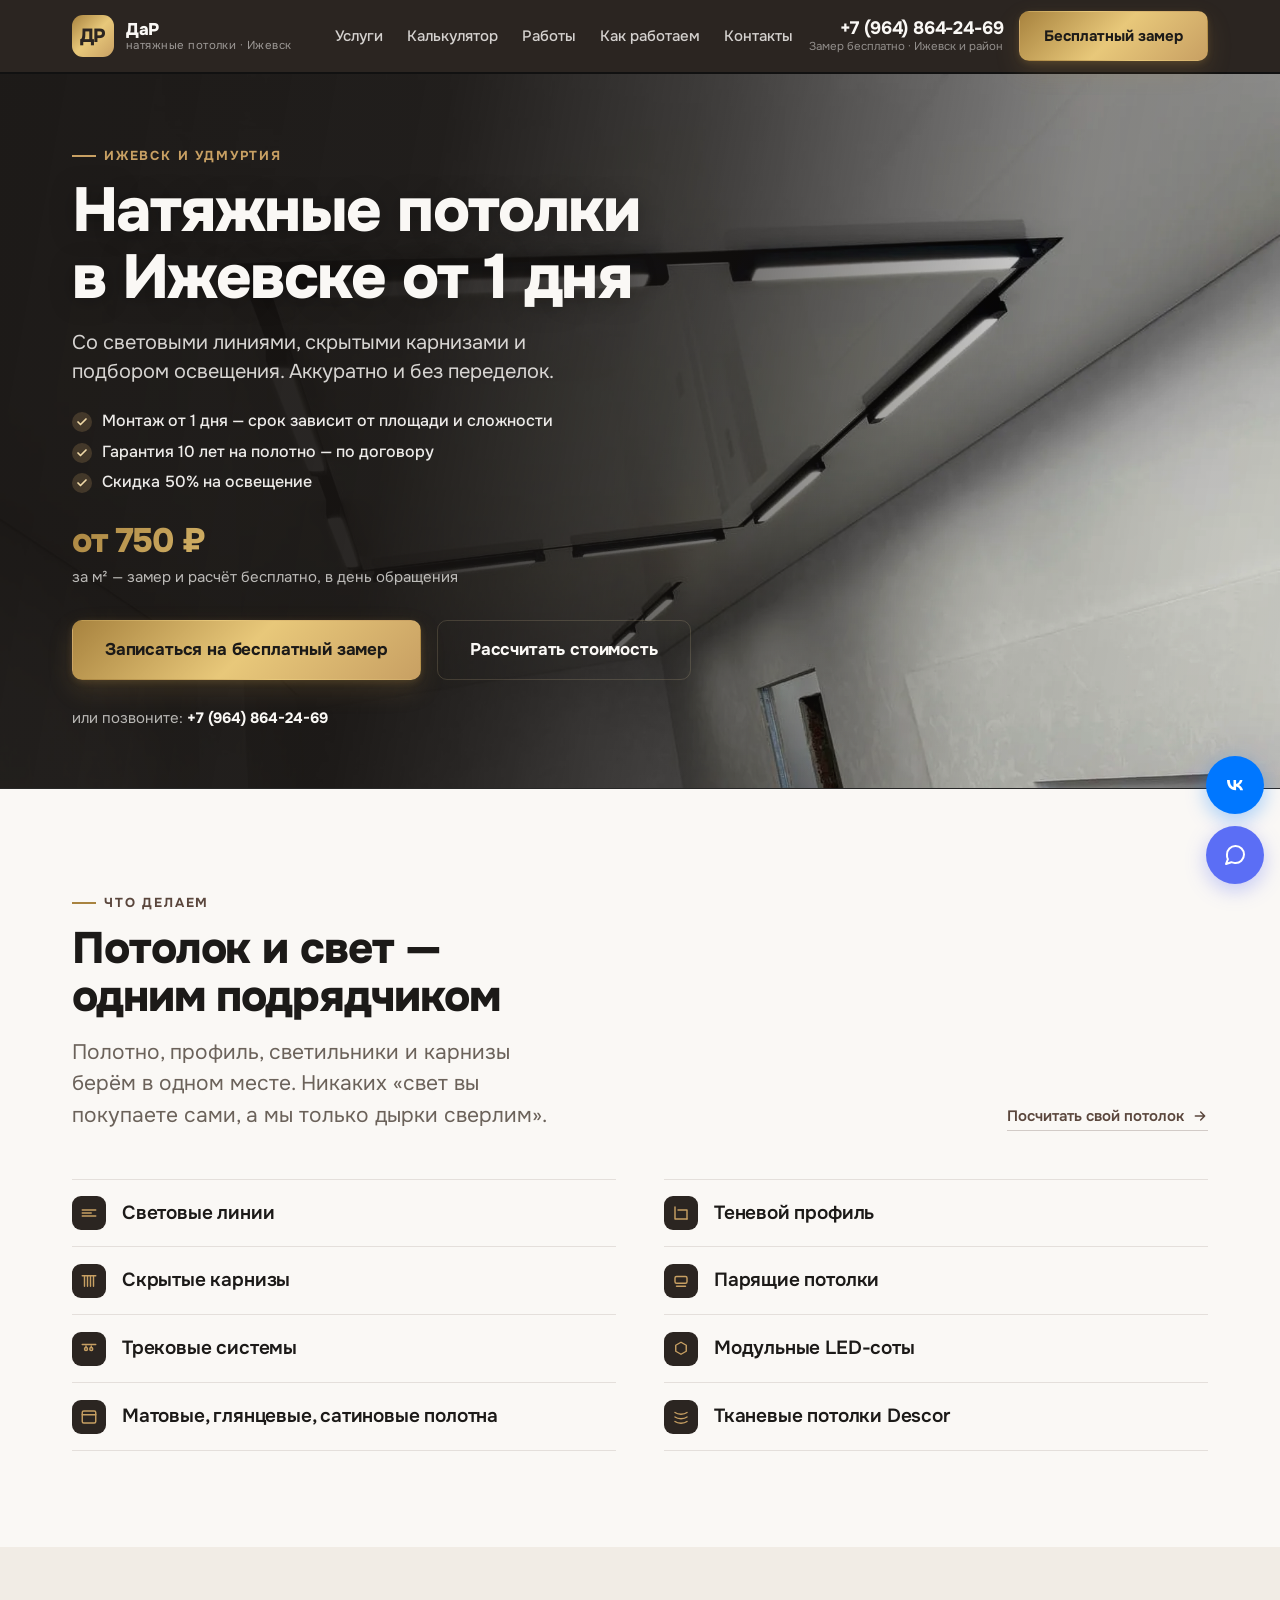
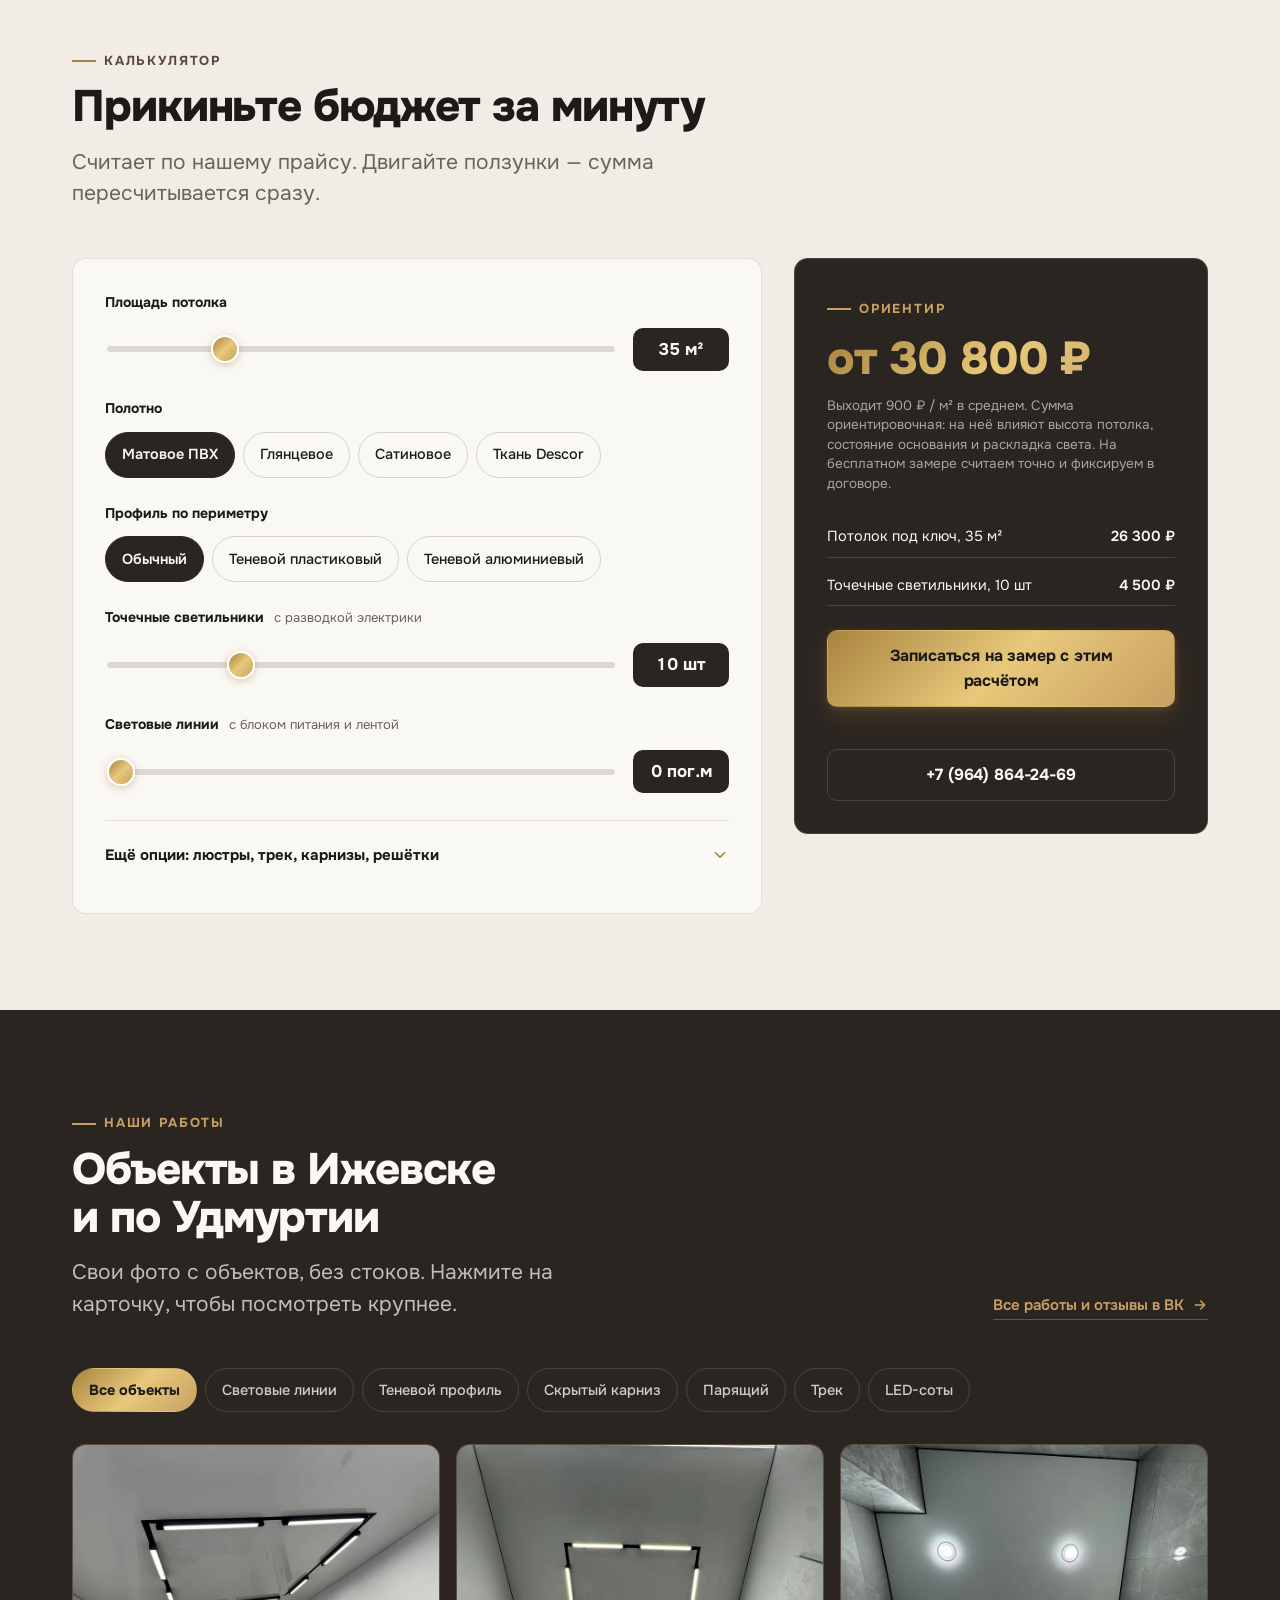
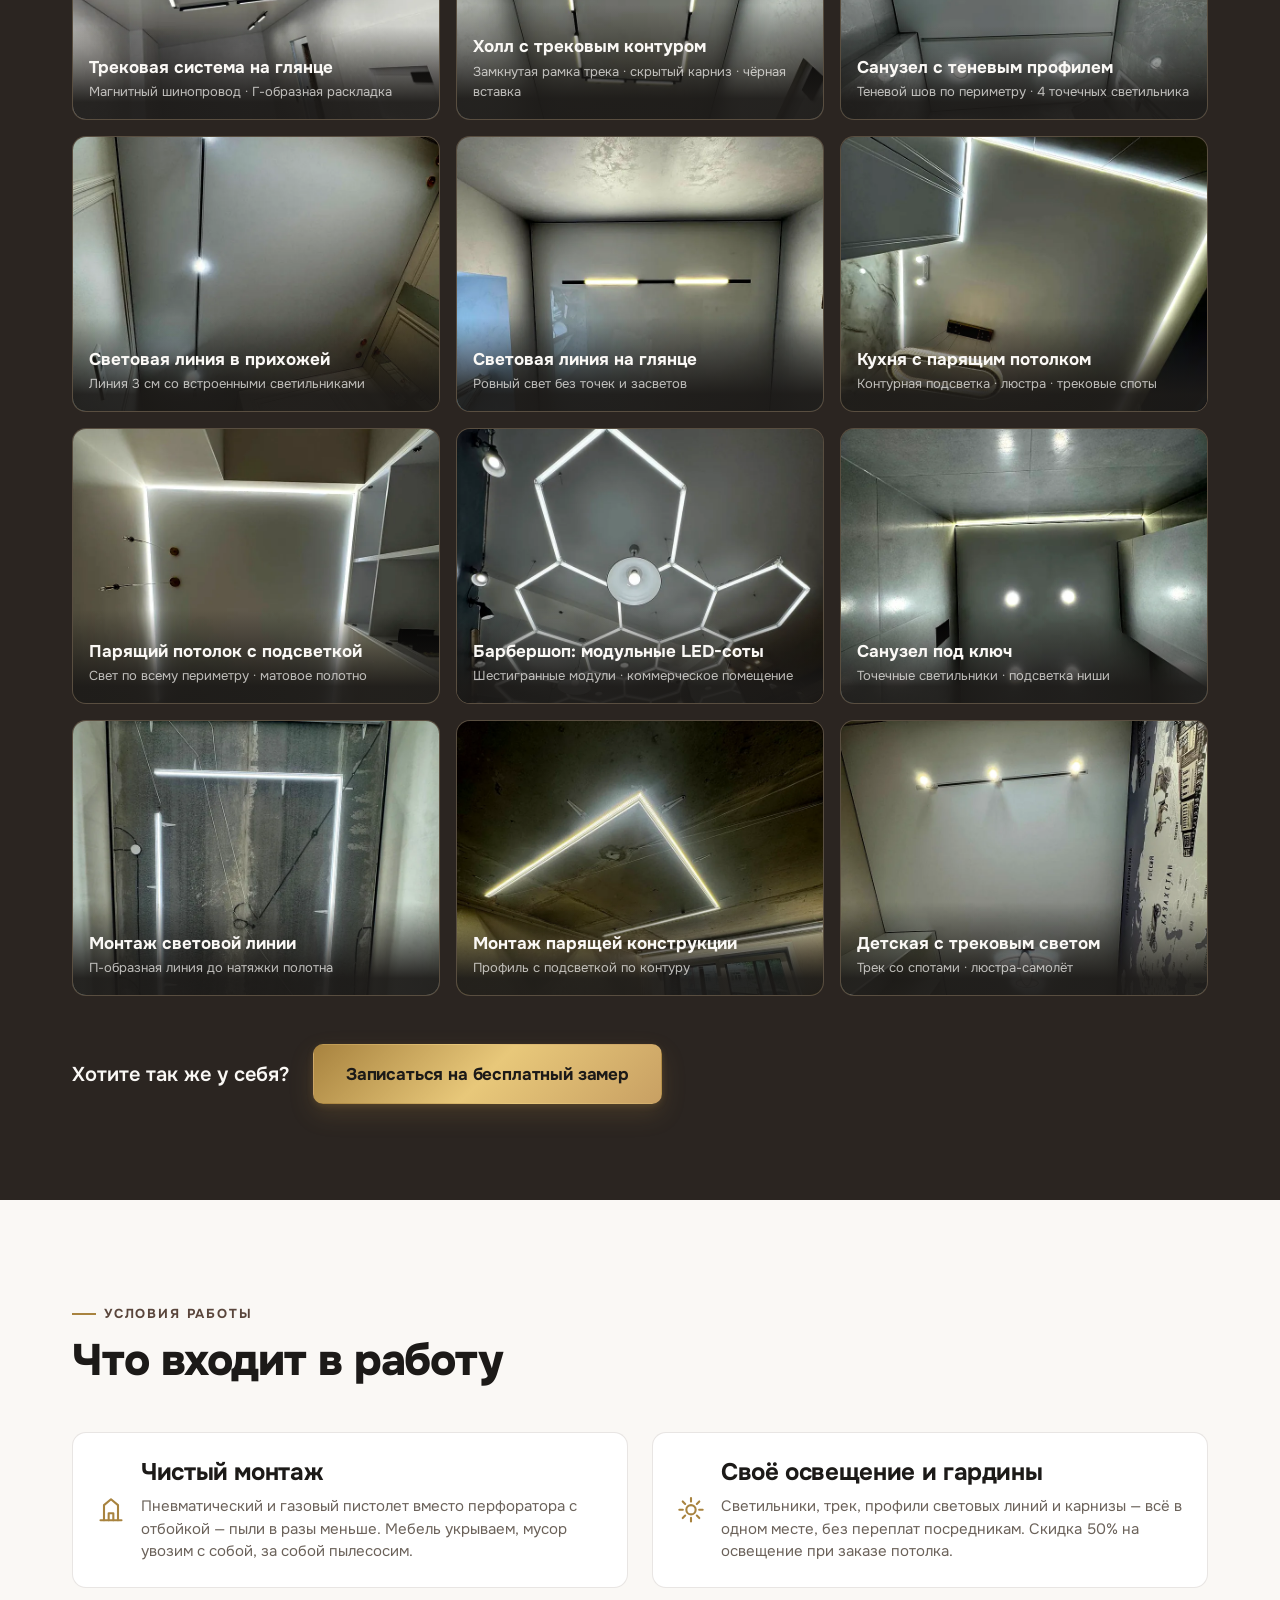
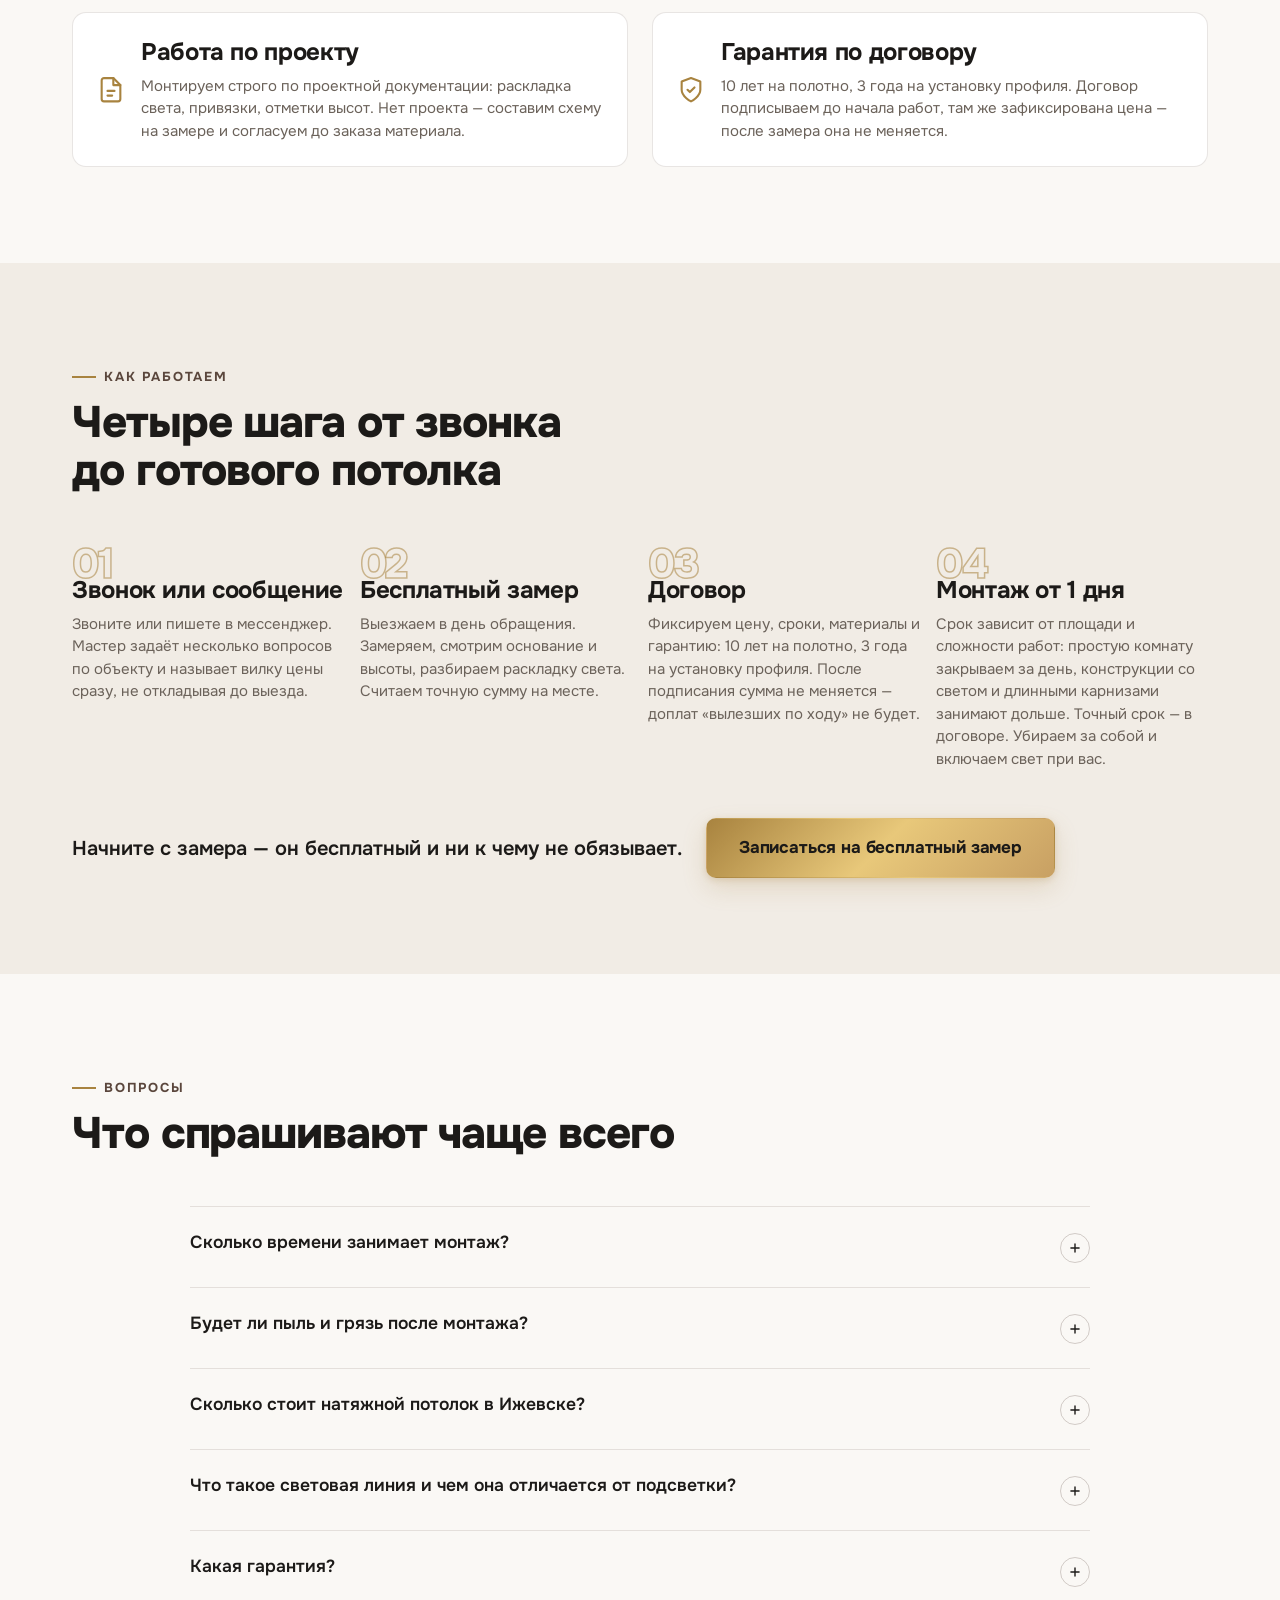
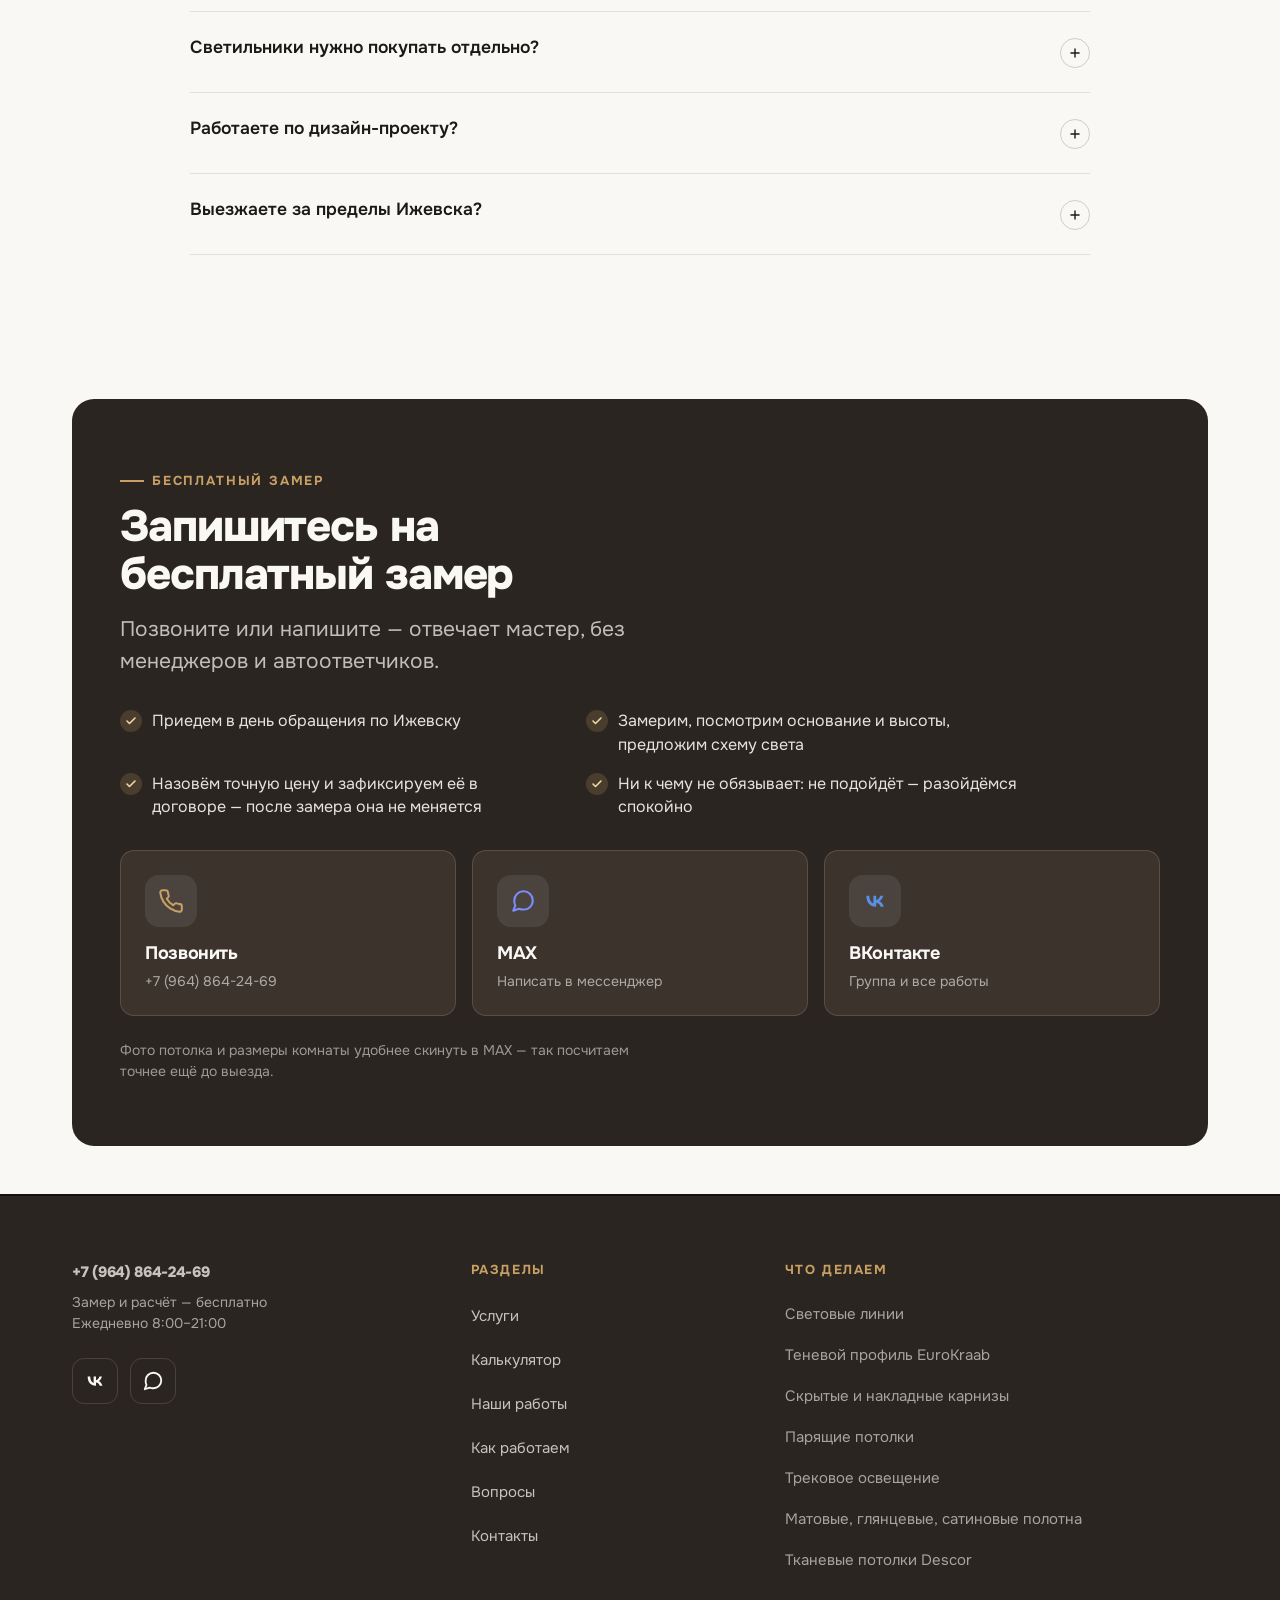
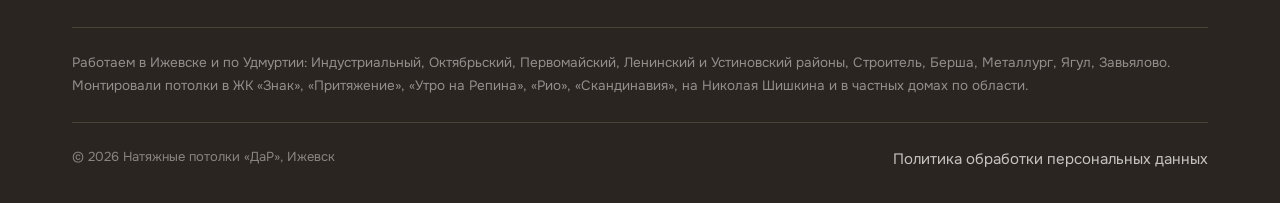
==== index.html @ 299111b9 "Правки заказчика: гарантия и уборка после монтажа Гарантия: «10 лет на полотно, 10 лет на профиль, 3" ====
<!DOCTYPE html>
<html lang="ru">
<head>
<meta charset="UTF-8">
<meta name="viewport" content="width=device-width, initial-scale=1">
<title>Натяжные потолки в Ижевске от 1 дня — «ДаР» | Световые линии, теневой профиль</title>
<meta name="description" content="Монтаж натяжных потолков в Ижевске от 1 дня: световые линии, теневой профиль EuroKraab, скрытые карнизы. Чистый монтаж, гарантия 10 лет на полотно, бесплатный замер. От 750 ₽/м². Тел. +7 (964) 864-24-69">
<link rel="canonical" href="https://potolki-dar.ru/">

<meta property="og:type" content="website">
<meta property="og:site_name" content="Натяжные потолки ДаР">
<meta property="og:title" content="Натяжные потолки в Ижевске от 1 дня — «ДаР»">
<meta property="og:description" content="Световые линии, скрытые карнизы, подбор освещения. Аккуратный монтаж без переделок. Бесплатный замер в день обращения.">
<meta property="og:url" content="https://potolki-dar.ru/">
<meta property="og:image" content="https://potolki-dar.ru/img/og-cover.jpg">
<meta property="og:locale" content="ru_RU">
<meta name="twitter:card" content="summary_large_image">
<meta name="theme-color" content="#2B2521">

<script>
/* Демо-версия на github.io не должна попадать в поиск и конкурировать
   с будущим боевым доменом. На своём домене этот код ничего не делает. */
if (location.hostname.endsWith('github.io')) {
  var m = document.createElement('meta');
  m.name = 'robots';
  m.content = 'noindex, nofollow';
  document.head.appendChild(m);
}
</script>

<link rel="icon" href="img/favicon.svg" type="image/svg+xml">
<link rel="preload" href="fonts/onest-cyrillic.woff2" as="font" type="font/woff2" crossorigin>
<link rel="stylesheet" href="css/style.css?v=16">

<script type="application/ld+json">
{
  "@context": "https://schema.org",
  "@type": "HomeAndConstructionBusiness",
  "@id": "https://potolki-dar.ru/#business",
  "name": "Натяжные потолки «ДаР»",
  "description": "Монтаж натяжных потолков и потолочного освещения под ключ в Ижевске и по Удмуртии.",
  "url": "https://potolki-dar.ru/",
  "telephone": "+7-964-864-24-69",
  "priceRange": "от 750 ₽/м²",
  "image": "https://potolki-dar.ru/img/og-cover.jpg",
  "address": {
    "@type": "PostalAddress",
    "addressLocality": "Ижевск",
    "addressRegion": "Удмуртская Республика",
    "addressCountry": "RU"
  },
  "geo": { "@type": "GeoCoordinates", "latitude": 56.8526, "longitude": 53.2045 },
  "areaServed": [
    { "@type": "City", "name": "Ижевск" },
    { "@type": "AdministrativeArea", "name": "Удмуртская Республика" }
  ],
  "openingHoursSpecification": [{
    "@type": "OpeningHoursSpecification",
    "dayOfWeek": ["Monday","Tuesday","Wednesday","Thursday","Friday","Saturday","Sunday"],
    "opens": "08:00", "closes": "21:00"
  }],
  "sameAs": ["https://vk.ru/club235965748", "https://max.ru/potolki-dar"],
  "hasOfferCatalog": {
    "@type": "OfferCatalog",
    "name": "Натяжные потолки и освещение",
    "itemListElement": [
      { "@type": "Offer", "itemOffered": { "@type": "Service", "name": "Световые линии в натяжном потолке" } },
      { "@type": "Offer", "itemOffered": { "@type": "Service", "name": "Теневой профиль EuroKraab" } },
      { "@type": "Offer", "itemOffered": { "@type": "Service", "name": "Скрытый карниз ПК-13 / ПК-14" } },
      { "@type": "Offer", "itemOffered": { "@type": "Service", "name": "Трековые системы освещения" } }
    ]
  }
}
</script>

<script type="application/ld+json">
{
  "@context": "https://schema.org",
  "@type": "FAQPage",
  "mainEntity": [
    {
      "@type": "Question",
      "name": "Сколько времени занимает монтаж натяжного потолка?",
      "acceptedAnswer": { "@type": "Answer", "text": "Квартира до 70 м² — один день. Комната с обычным потолком — 4–6 часов. Сложные конструкции со световыми линиями, теневым профилем и длинными карнизами занимают 2–3 дня, частный дом 110 м² — до 8 рабочих дней. Точный срок называем на замере." }
    },
    {
      "@type": "Question",
      "name": "Будет ли пыль и грязь в квартире после монтажа?",
      "acceptedAnswer": { "@type": "Answer", "text": "Совсем без пыли монтаж не бывает, но её в разы меньше, чем при работе перфоратором с отбойкой: мы ставим профиль пневматическим пистолетом. Мебель укрываем, мусор увозим с собой, за собой пылесосим." }
    },
    {
      "@type": "Question",
      "name": "Сколько стоит натяжной потолок в Ижевске?",
      "acceptedAnswer": { "@type": "Answer", "text": "Потолок под ключ — от 750 ₽ за м², это бюджетный вариант, дальше всё зависит от пожеланий. Свет и конструкции считаются отдельно: точечный светильник с разводкой — 450 ₽, люстра — 500 ₽, световая линия — от 3500 ₽ за погонный метр, скрытый карниз — от 1800 ₽ за погонный метр. Прикинуть бюджет можно калькулятором на сайте, точную сумму назовём на бесплатном замере." }
    },
    {
      "@type": "Question",
      "name": "Что такое световая линия и чем она отличается от обычной подсветки?",
      "acceptedAnswer": { "@type": "Answer", "text": "Световая линия — это сплошная полоса света шириной 3 или 5 см, встроенная в полотно с поликарбонатным рассеивателем. Свет ровный, без точек и засветов. Делаем прямые, Г-образные и П-образные линии, в том числе с обходом колонн." }
    },
    {
      "@type": "Question",
      "name": "Какая гарантия на натяжной потолок?",
      "acceptedAnswer": { "@type": "Answer", "text": "10 лет на полотно и 3 года на установку профиля — всё прописано в договоре. Договор подписываем до начала работ, там же зафиксирована итоговая цена: после замера она не меняется." }
    },
    {
      "@type": "Question",
      "name": "Нужно ли покупать светильники отдельно?",
      "acceptedAnswer": { "@type": "Answer", "text": "Нет. Светильники, трековые системы, профили для световых линий и карнизы у нас свои — берёте всё в одном месте без наценки посредников. Можно поставить и своё оборудование, если оно уже куплено." }
    },
    {
      "@type": "Question",
      "name": "Вы работаете по дизайн-проекту?",
      "acceptedAnswer": { "@type": "Answer", "text": "Да, монтируем строго по проектной документации: раскладка света, привязки, отметки высот. Если проекта нет — на замере составим схему сами и согласуем с вами до заказа материала." }
    },
    {
      "@type": "Question",
      "name": "Выезжаете ли вы за пределы Ижевска?",
      "acceptedAnswer": { "@type": "Answer", "text": "Да, работаем по Удмуртии: Завьялово, Ягул, посёлки вокруг Ижевска, частные дома. Замер по городу бесплатный, по области — обсуждаем на звонке." }
    }
  ]
}
</script>
</head>

<body>

<!-- ============================ ХЕДЕР ============================ -->
<header class="header dark-block">
  <div class="container header__inner">
    <a href="/" class="logo" aria-label="Натяжные потолки ДаР — на главную">
      <span class="logo__mark" aria-hidden="true">ДР</span>
      <span class="logo__text">
        <span class="logo__name">ДаР</span>
        <span class="logo__sub">натяжные потолки · Ижевск</span>
      </span>
    </a>

    <nav class="nav" aria-label="Основное меню">
      <a href="#services">Услуги</a>
      <a href="#calc">Калькулятор</a>
      <a href="#portfolio">Работы</a>
      <a href="#steps">Как работаем</a>
      <a href="#svyaz">Контакты</a>
    </nav>

    <div class="header__contacts">
      <a href="tel:+79648642469" class="header__phone">+7 (964) 864-24-69</a>
      <span class="header__note">Замер бесплатно · Ижевск и район</span>
    </div>

    <a class="btn btn--gold" href="#svyaz">Бесплатный замер</a>

    <button class="burger" type="button" aria-expanded="false" aria-controls="mobile-menu" aria-label="Меню">
      <span></span><span></span><span></span>
    </button>
  </div>
</header>

<div class="mobile-menu dark-block" id="mobile-menu">
  <nav aria-label="Мобильное меню">
    <a href="#services">Услуги</a>
    <a href="#calc">Калькулятор</a>
    <a href="#portfolio">Наши работы</a>
    <a href="#steps">Как работаем</a>
    <a href="#svyaz">Контакты</a>
  </nav>
  <a href="tel:+79648642469" class="mobile-menu__phone">+7 (964) 864-24-69</a>
  <a class="btn btn--gold btn--block" href="#svyaz">Записаться на замер</a>
</div>

<main>

<!-- ============================ ПЕРВЫЙ ЭКРАН ============================ -->
<section class="hero dark-block">
  <picture class="hero__bg">
    <source media="(min-width:900px)" srcset="img/hero-wide.webp" width="1800" height="1012">
    <img src="img/hero.webp" width="900" height="1125" fetchpriority="high"
         alt="Натяжной потолок с трековой системой и световыми линиями, Ижевск" data-ph="Потолок со светом">
  </picture>

  <div class="container hero__inner">
    <span class="eyebrow">Ижевск и Удмуртия</span>
    <h1>Натяжные потолки в Ижевске от 1 дня</h1>
    <p class="hero__sub">Со световыми линиями, скрытыми карнизами и подбором освещения. Аккуратно и без переделок.</p>

    <ul class="hero__list">
      <li>Монтаж от 1 дня — срок зависит от площади и сложности</li>
      <li>Гарантия 10 лет на полотно — по договору</li>
      <li>Скидка 50% на освещение</li>
    </ul>

    <p class="hero__price"><b>от 750 ₽</b> за м² — замер и расчёт бесплатно, в день обращения</p>

    <div class="hero__cta">
      <a class="btn btn--gold btn--lg" href="#svyaz">Записаться на бесплатный замер</a>
      <a class="btn btn--ghost btn--lg" href="#calc">Рассчитать стоимость</a>
    </div>
    <p class="hero__call">или позвоните: <a href="tel:+79648642469">+7 (964) 864-24-69</a></p>
  </div>
</section>

<div class="hairline"></div>

<!-- ============================ УСЛУГИ ============================ -->
<section class="section" id="services">
  <div class="container">
    <div class="section-head section-head--row">
      <div>
        <span class="eyebrow">Что делаем</span>
        <h2 class="h2">Потолок и свет — одним подрядчиком</h2>
        <p class="lead">Полотно, профиль, светильники и карнизы берём в одном месте. Никаких «свет вы покупаете сами, а мы только дырки сверлим».</p>
      </div>
      <a href="#calc" class="link-arrow">Посчитать свой потолок
        <svg width="16" height="16" viewBox="0 0 24 24" fill="none" stroke="currentColor" stroke-width="2.2" stroke-linecap="round" stroke-linejoin="round" aria-hidden="true"><path d="M5 12h14M13 6l6 6-6 6"/></svg>
      </a>
    </div>

    <ul class="svc">
      <li class="svc__item">
        <span class="svc__icon" aria-hidden="true"><svg width="18" height="18" viewBox="0 0 24 24" fill="none" stroke="currentColor" stroke-width="1.9" stroke-linecap="round" stroke-linejoin="round"><path d="M3 8h18M3 12h12M3 16h18"/></svg></span>
        Световые линии
      </li>
      <li class="svc__item">
        <span class="svc__icon" aria-hidden="true"><svg width="18" height="18" viewBox="0 0 24 24" fill="none" stroke="currentColor" stroke-width="1.9" stroke-linecap="round" stroke-linejoin="round"><path d="M4 4v16h16"/><path d="M8 8h12v12"/></svg></span>
        Теневой профиль
      </li>
      <li class="svc__item">
        <span class="svc__icon" aria-hidden="true"><svg width="18" height="18" viewBox="0 0 24 24" fill="none" stroke="currentColor" stroke-width="1.9" stroke-linecap="round" stroke-linejoin="round"><path d="M3 5h18"/><path d="M6 5v14M10 5v14M14 5v14M18 5v14"/></svg></span>
        Скрытые карнизы
      </li>
      <li class="svc__item">
        <span class="svc__icon" aria-hidden="true"><svg width="18" height="18" viewBox="0 0 24 24" fill="none" stroke="currentColor" stroke-width="1.9" stroke-linecap="round" stroke-linejoin="round"><rect x="4" y="6" width="16" height="9" rx="2"/><path d="M6 19h12"/></svg></span>
        Парящие потолки
      </li>
      <li class="svc__item">
        <span class="svc__icon" aria-hidden="true"><svg width="18" height="18" viewBox="0 0 24 24" fill="none" stroke="currentColor" stroke-width="1.9" stroke-linecap="round" stroke-linejoin="round"><path d="M3 6h18"/><circle cx="8" cy="12" r="2"/><circle cx="15" cy="12" r="2"/><path d="M8 8v2M15 8v2"/></svg></span>
        Трековые системы
      </li>
      <li class="svc__item">
        <span class="svc__icon" aria-hidden="true"><svg width="18" height="18" viewBox="0 0 24 24" fill="none" stroke="currentColor" stroke-width="1.9" stroke-linecap="round" stroke-linejoin="round"><path d="M12 3l7 4v8l-7 4-7-4V7z"/></svg></span>
        Модульные LED-соты
      </li>
      <li class="svc__item">
        <span class="svc__icon" aria-hidden="true"><svg width="18" height="18" viewBox="0 0 24 24" fill="none" stroke="currentColor" stroke-width="1.9" stroke-linecap="round" stroke-linejoin="round"><rect x="3" y="4" width="18" height="16" rx="2"/><path d="M3 9h18"/></svg></span>
        Матовые, глянцевые, сатиновые полотна
      </li>
      <li class="svc__item">
        <span class="svc__icon" aria-hidden="true"><svg width="18" height="18" viewBox="0 0 24 24" fill="none" stroke="currentColor" stroke-width="1.9" stroke-linecap="round" stroke-linejoin="round"><path d="M4 6c4 3 12 3 16 0M4 12c4 3 12 3 16 0M4 18c4 3 12 3 16 0"/></svg></span>
        Тканевые потолки Descor
      </li>
    </ul>
  </div>
</section>

<!-- ============================ КАЛЬКУЛЯТОР ============================ -->
<section class="section section--alt" id="calc">
  <div class="container">
    <div class="section-head section-head--wide">
      <span class="eyebrow">Калькулятор</span>
      <h2 class="h2">Прикиньте бюджет за минуту</h2>
      <p class="lead">Считает по нашему прайсу. Двигайте ползунки — сумма пересчитывается сразу.</p>
    </div>

    <div class="calc">
      <!-- на телефоне сумма стоит далеко внизу — эта строка держит её перед глазами -->
      <div class="calc__bar" aria-hidden="true">
        <span class="calc__bar-label">Ориентир</span>
        <b class="calc__bar-sum" data-calc-bar>—</b>
        <a class="calc__bar-link" href="#calc-result" tabindex="-1">Смета ↓</a>
      </div>

      <div class="calc__form" data-calc>
        <div class="field">
          <label class="field__label" for="calc-area">Площадь потолка</label>
          <div class="range-row">
            <input class="range" type="range" id="calc-area" min="3" max="150" step="1" value="35" data-area aria-describedby="calc-area-out">
            <output class="range-value" id="calc-area-out" data-area-out>35 м²</output>
          </div>
        </div>

        <div class="field">
          <span class="field__label" id="lbl-canvas">Полотно</span>
          <div class="chips" role="radiogroup" aria-labelledby="lbl-canvas">
            <label class="chip"><input type="radio" name="canvas" value="matt" checked><span>Матовое ПВХ</span></label>
            <label class="chip"><input type="radio" name="canvas" value="gloss"><span>Глянцевое</span></label>
            <label class="chip"><input type="radio" name="canvas" value="satin"><span>Сатиновое</span></label>
            <label class="chip"><input type="radio" name="canvas" value="fabric"><span>Ткань Descor</span></label>
          </div>
        </div>

        <div class="field">
          <span class="field__label" id="lbl-profile">Профиль по периметру</span>
          <div class="chips" role="radiogroup" aria-labelledby="lbl-profile">
            <label class="chip"><input type="radio" name="profile" value="standard" checked><span>Обычный</span></label>
            <label class="chip"><input type="radio" name="profile" value="shadowPlastic"><span>Теневой пластиковый</span></label>
            <label class="chip"><input type="radio" name="profile" value="shadowAlu"><span>Теневой алюминиевый</span></label>
          </div>
        </div>

        <div class="field" data-corners hidden>
          <label class="field__label" for="calc-corners">Углы с запилом 45° <span class="field__hint">обычно по числу углов комнаты</span></label>
          <div class="range-row">
            <input class="range" type="range" id="calc-corners" min="0" max="12" step="1" value="4" data-corners-range>
            <output class="range-value" data-corners-out>4 шт</output>
          </div>
        </div>

        <div class="field">
          <label class="field__label" for="calc-spots">Точечные светильники <span class="field__hint">с разводкой электрики</span></label>
          <div class="range-row">
            <input class="range" type="range" id="calc-spots" min="0" max="40" step="1" value="10" data-spots>
            <output class="range-value" data-spots-out>10 шт</output>
          </div>
        </div>

        <div class="field">
          <label class="field__label" for="calc-line">Световые линии <span class="field__hint">с блоком питания и лентой</span></label>
          <div class="range-row">
            <input class="range" type="range" id="calc-line" min="0" max="20" step="0.5" value="0" data-line>
            <output class="range-value" data-line-out>0 пог.м</output>
          </div>
        </div>

        <details class="calc__more">
          <summary class="calc__more-toggle">
            <span>Ещё опции: люстры, трек, карнизы, решётки</span>
            <svg width="18" height="18" viewBox="0 0 24 24" fill="none" stroke="currentColor" stroke-width="2.2" stroke-linecap="round" stroke-linejoin="round" aria-hidden="true"><path d="M6 9l6 6 6-6"/></svg>
          </summary>
          <div class="calc__more-body">
            <div class="field">
              <label class="field__label" for="calc-lamps">Люстры <span class="field__hint">установка без сборки</span></label>
              <div class="range-row">
                <input class="range" type="range" id="calc-lamps" min="0" max="10" step="1" value="0" data-lamps>
                <output class="range-value" data-lamps-out>0 шт</output>
              </div>
            </div>

            <div class="field">
              <label class="field__label" for="calc-vent">Вентиляционные решётки</label>
              <div class="range-row">
                <input class="range" type="range" id="calc-vent" min="0" max="6" step="1" value="0" data-vent>
                <output class="range-value" data-vent-out>0 шт</output>
              </div>
            </div>

            <div class="field">
              <span class="field__label" id="lbl-track">Трековое освещение</span>
              <div class="chips" role="radiogroup" aria-labelledby="lbl-track">
                <label class="chip"><input type="radio" name="track" value="none" checked><span>Не нужно</span></label>
                <label class="chip"><input type="radio" name="track" value="surface"><span>Накладной</span></label>
                <label class="chip"><input type="radio" name="track" value="hidden"><span>Скрытого монтажа <small>без светильников</small></span></label>
                <label class="chip"><input type="radio" name="track" value="magnetic"><span>Магнитный</span></label>
              </div>
              <div class="range-row" style="margin-top:16px" data-track-len hidden>
                <input class="range" type="range" id="calc-track" min="0" max="24" step="0.5" value="2" data-track aria-label="Длина трека">
                <output class="range-value" data-track-out>2 пог.м</output>
              </div>
            </div>

            <div class="field">
              <span class="field__label" id="lbl-cornice">Карниз под шторы</span>
              <div class="chips" role="radiogroup" aria-labelledby="lbl-cornice">
                <label class="chip"><input type="radio" name="cornice" value="none" checked><span>Не нужен</span></label>
                <label class="chip"><input type="radio" name="cornice" value="surface"><span>Накладной</span></label>
                <label class="chip"><input type="radio" name="cornice" value="plastic"><span>Скрытый ПК-14, пластик</span></label>
                <label class="chip"><input type="radio" name="cornice" value="alu"><span>Скрытый ПК-14, алюминий</span></label>
                <label class="chip"><input type="radio" name="cornice" value="am1"><span>Скрытый АМ-1 однорядный</span></label>
              </div>
              <div class="range-row" style="margin-top:16px" data-cornice-len hidden>
                <input class="range" type="range" id="calc-cornice" min="0" max="20" step="0.5" value="3" data-cornice aria-label="Длина карниза">
                <output class="range-value" data-cornice-out>3 пог.м</output>
              </div>
            </div>
          </div>
        </details>
      </div>

      <aside class="calc__result dark-block" id="calc-result">
        <span class="eyebrow">Ориентир</span>
        <div class="calc__sum" data-calc-sum>—</div>
        <p class="calc__hint">Выходит <span data-calc-perm2>—</span> в среднем. Сумма ориентировочная: на неё влияют высота потолка, состояние основания и раскладка света. На бесплатном замере считаем точно и фиксируем в договоре.</p>

        <ul class="calc__lines" data-calc-lines></ul>

        <button class="btn btn--gold btn--block" data-calc-copy type="button">Записаться на замер с этим расчётом</button>
        <p class="calc__copied" data-calc-copied role="status">Расчёт в буфере обмена — вставьте его в сообщение</p>
        <a href="tel:+79648642469" class="btn btn--ghost btn--block" style="margin-top:12px">+7 (964) 864-24-69</a>
      </aside>
    </div>
  </div>
</section>

<!-- ============================ ПОРТФОЛИО ============================ -->
<section class="section dark-block" id="portfolio">
  <div class="container">
    <div class="section-head section-head--row">
      <div>
        <span class="eyebrow">Наши работы</span>
        <h2 class="h2">Объекты в Ижевске и по Удмуртии</h2>
        <p class="lead">Свои фото с объектов, без стоков. Нажмите на карточку, чтобы посмотреть крупнее.</p>
      </div>
      <a href="https://vk.ru/club235965748" class="link-arrow" target="_blank" rel="noopener">Все работы и отзывы в ВК
        <svg width="16" height="16" viewBox="0 0 24 24" fill="none" stroke="currentColor" stroke-width="2.2" stroke-linecap="round" stroke-linejoin="round" aria-hidden="true"><path d="M5 12h14M13 6l6 6-6 6"/></svg>
      </a>
    </div>

    <div class="filters" role="group" aria-label="Фильтр работ">
      <button class="filter" type="button" data-filter="all" aria-pressed="true">Все объекты</button>
      <button class="filter" type="button" data-filter="line" aria-pressed="false">Световые линии</button>
      <button class="filter" type="button" data-filter="shadow" aria-pressed="false">Теневой профиль</button>
      <button class="filter" type="button" data-filter="cornice" aria-pressed="false">Скрытый карниз</button>
      <button class="filter" type="button" data-filter="floating" aria-pressed="false">Парящий</button>
      <button class="filter" type="button" data-filter="track" aria-pressed="false">Трек</button>
      <button class="filter" type="button" data-filter="soty" aria-pressed="false">LED-соты</button>
    </div>

    <div class="works">
      <button class="work" type="button" data-tags="track" aria-label="Открыть фото: Трековая система на глянце">
        <img src="img/portfolio/trek-glyanec.webp" width="800" height="600" loading="lazy" alt="Натяжной потолок с магнитной трековой системой на глянцевом полотне, Ижевск" data-ph="Трековая система на глянце">
        <span class="work__zoom" aria-hidden="true"><svg width="17" height="17" viewBox="0 0 24 24" fill="none" stroke="currentColor" stroke-width="2" stroke-linecap="round"><circle cx="11" cy="11" r="7"/><path d="M21 21l-4.3-4.3M11 8v6M8 11h6"/></svg></span>
        <span class="work__body">
          <span class="work__title">Трековая система на глянце</span>
          <span class="work__meta">Магнитный шинопровод · Г-образная раскладка</span>
        </span>
      </button>

      <button class="work" type="button" data-tags="track cornice shadow" aria-label="Открыть фото: Холл с трековым контуром">
        <img src="img/portfolio/trek-karniz-vstavka.webp" width="800" height="600" loading="lazy" alt="Замкнутый контур трековой системы, скрытый карниз и чёрная вставка по периметру, Ижевск" data-ph="Холл с трековым контуром">
        <span class="work__zoom" aria-hidden="true"><svg width="17" height="17" viewBox="0 0 24 24" fill="none" stroke="currentColor" stroke-width="2" stroke-linecap="round"><circle cx="11" cy="11" r="7"/><path d="M21 21l-4.3-4.3M11 8v6M8 11h6"/></svg></span>
        <span class="work__body">
          <span class="work__title">Холл с трековым контуром</span>
          <span class="work__meta">Замкнутая рамка трека · скрытый карниз · чёрная вставка</span>
        </span>
      </button>

      <button class="work" type="button" data-tags="shadow" aria-label="Открыть фото: Санузел с теневым профилем">
        <img src="img/portfolio/tenevoy-profil-sanuzel.webp" width="800" height="600" loading="lazy" alt="Натяжной потолок с теневым профилем EuroKraab в санузле, Ижевск" data-ph="Санузел с теневым профилем">
        <span class="work__zoom" aria-hidden="true"><svg width="17" height="17" viewBox="0 0 24 24" fill="none" stroke="currentColor" stroke-width="2" stroke-linecap="round"><circle cx="11" cy="11" r="7"/><path d="M21 21l-4.3-4.3M11 8v6M8 11h6"/></svg></span>
        <span class="work__body">
          <span class="work__title">Санузел с теневым профилем</span>
          <span class="work__meta">Теневой шов по периметру · 4 точечных светильника</span>
        </span>
      </button>

      <button class="work" type="button" data-tags="line" aria-label="Открыть фото: Световая линия в прихожей">
        <img src="img/portfolio/svetovaya-liniya-prihozhaya.webp" width="800" height="600" loading="lazy" alt="Световая линия 3 см со встроенными точечными светильниками в прихожей, Ижевск" data-ph="Световая линия в прихожей">
        <span class="work__zoom" aria-hidden="true"><svg width="17" height="17" viewBox="0 0 24 24" fill="none" stroke="currentColor" stroke-width="2" stroke-linecap="round"><circle cx="11" cy="11" r="7"/><path d="M21 21l-4.3-4.3M11 8v6M8 11h6"/></svg></span>
        <span class="work__body">
          <span class="work__title">Световая линия в прихожей</span>
          <span class="work__meta">Линия 3 см со встроенными светильниками</span>
        </span>
      </button>

      <button class="work" type="button" data-tags="line" aria-label="Открыть фото: Световая линия на глянце">
        <img src="img/portfolio/svetovaya-liniya-glyanec.webp" width="800" height="600" loading="lazy" alt="Прямая световая линия с поликарбонатным рассеивателем на глянцевом потолке, Ижевск" data-ph="Световая линия на глянце">
        <span class="work__zoom" aria-hidden="true"><svg width="17" height="17" viewBox="0 0 24 24" fill="none" stroke="currentColor" stroke-width="2" stroke-linecap="round"><circle cx="11" cy="11" r="7"/><path d="M21 21l-4.3-4.3M11 8v6M8 11h6"/></svg></span>
        <span class="work__body">
          <span class="work__title">Световая линия на глянце</span>
          <span class="work__meta">Ровный свет без точек и засветов</span>
        </span>
      </button>

      <button class="work" type="button" data-tags="floating cornice" aria-label="Открыть фото: Кухня с парящим потолком">
        <img src="img/portfolio/paryashchiy-kuhnya.webp" width="800" height="600" loading="lazy" alt="Парящий натяжной потолок с контурной подсветкой и подвесной люстрой на кухне, Ижевск" data-ph="Кухня с парящим потолком">
        <span class="work__zoom" aria-hidden="true"><svg width="17" height="17" viewBox="0 0 24 24" fill="none" stroke="currentColor" stroke-width="2" stroke-linecap="round"><circle cx="11" cy="11" r="7"/><path d="M21 21l-4.3-4.3M11 8v6M8 11h6"/></svg></span>
        <span class="work__body">
          <span class="work__title">Кухня с парящим потолком</span>
          <span class="work__meta">Контурная подсветка · люстра · трековые споты</span>
        </span>
      </button>

      <button class="work" type="button" data-tags="floating" aria-label="Открыть фото: Парящий потолок с подсветкой">
        <img src="img/portfolio/paryashchiy-podsvetka.webp" width="800" height="600" loading="lazy" alt="Парящий потолок с подсветкой по всему периметру, матовое полотно, Ижевск" data-ph="Парящий потолок с подсветкой">
        <span class="work__zoom" aria-hidden="true"><svg width="17" height="17" viewBox="0 0 24 24" fill="none" stroke="currentColor" stroke-width="2" stroke-linecap="round"><circle cx="11" cy="11" r="7"/><path d="M21 21l-4.3-4.3M11 8v6M8 11h6"/></svg></span>
        <span class="work__body">
          <span class="work__title">Парящий потолок с подсветкой</span>
          <span class="work__meta">Свет по всему периметру · матовое полотно</span>
        </span>
      </button>

      <button class="work" type="button" data-tags="soty" aria-label="Открыть фото: Барбершоп: модульные LED-соты">
        <img src="img/portfolio/led-soty-barbershop.webp" width="800" height="600" loading="lazy" alt="Модульные LED-соты на потолке барбершопа, Ижевск" data-ph="Барбершоп: модульные LED-соты">
        <span class="work__zoom" aria-hidden="true"><svg width="17" height="17" viewBox="0 0 24 24" fill="none" stroke="currentColor" stroke-width="2" stroke-linecap="round"><circle cx="11" cy="11" r="7"/><path d="M21 21l-4.3-4.3M11 8v6M8 11h6"/></svg></span>
        <span class="work__body">
          <span class="work__title">Барбершоп: модульные LED-соты</span>
          <span class="work__meta">Шестигранные модули · коммерческое помещение</span>
        </span>
      </button>

      <button class="work" type="button" data-tags="cornice" aria-label="Открыть фото: Санузел под ключ">
        <img src="img/portfolio/tochechnye-sanuzel.webp" width="800" height="600" loading="lazy" alt="Натяжной потолок в санузле с точечными светильниками и подсветкой ниши, Ижевск" data-ph="Санузел под ключ">
        <span class="work__zoom" aria-hidden="true"><svg width="17" height="17" viewBox="0 0 24 24" fill="none" stroke="currentColor" stroke-width="2" stroke-linecap="round"><circle cx="11" cy="11" r="7"/><path d="M21 21l-4.3-4.3M11 8v6M8 11h6"/></svg></span>
        <span class="work__body">
          <span class="work__title">Санузел под ключ</span>
          <span class="work__meta">Точечные светильники · подсветка ниши</span>
        </span>
      </button>

      <button class="work" type="button" data-tags="line" aria-label="Открыть фото: Монтаж световой линии">
        <img src="img/portfolio/montazh-svetovoy-linii.webp" width="800" height="600" loading="lazy" alt="Монтаж П-образной световой линии на черновом потолке до натяжки полотна, Ижевск" data-ph="Монтаж световой линии">
        <span class="work__zoom" aria-hidden="true"><svg width="17" height="17" viewBox="0 0 24 24" fill="none" stroke="currentColor" stroke-width="2" stroke-linecap="round"><circle cx="11" cy="11" r="7"/><path d="M21 21l-4.3-4.3M11 8v6M8 11h6"/></svg></span>
        <span class="work__body">
          <span class="work__title">Монтаж световой линии</span>
          <span class="work__meta">П-образная линия до натяжки полотна</span>
        </span>
      </button>

      <button class="work" type="button" data-tags="line floating" aria-label="Открыть фото: Монтаж парящей конструкции">
        <img src="img/portfolio/montazh-paryashchey.webp" width="800" height="600" loading="lazy" alt="Монтаж парящей конструкции со светодиодной подсветкой по контуру, Ижевск" data-ph="Монтаж парящей конструкции">
        <span class="work__zoom" aria-hidden="true"><svg width="17" height="17" viewBox="0 0 24 24" fill="none" stroke="currentColor" stroke-width="2" stroke-linecap="round"><circle cx="11" cy="11" r="7"/><path d="M21 21l-4.3-4.3M11 8v6M8 11h6"/></svg></span>
        <span class="work__body">
          <span class="work__title">Монтаж парящей конструкции</span>
          <span class="work__meta">Профиль с подсветкой по контуру</span>
        </span>
      </button>

      <button class="work" type="button" data-tags="track" aria-label="Открыть фото: Детская с трековым светом">
        <img src="img/portfolio/trek-lyustra-detskaya.webp" width="800" height="600" loading="lazy" alt="Натяжной потолок в детской с трековыми спотами и люстрой, Ижевск" data-ph="Детская с трековым светом">
        <span class="work__zoom" aria-hidden="true"><svg width="17" height="17" viewBox="0 0 24 24" fill="none" stroke="currentColor" stroke-width="2" stroke-linecap="round"><circle cx="11" cy="11" r="7"/><path d="M21 21l-4.3-4.3M11 8v6M8 11h6"/></svg></span>
        <span class="work__body">
          <span class="work__title">Детская с трековым светом</span>
          <span class="work__meta">Трек со спотами · люстра-самолёт</span>
        </span>
      </button>
    </div>

    <p class="works-hint">
      <svg width="16" height="16" viewBox="0 0 24 24" fill="none" stroke="currentColor" stroke-width="2" stroke-linecap="round" stroke-linejoin="round" aria-hidden="true"><path d="M5 12h14M13 6l6 6-6 6"/></svg>
      Листайте вбок — работ больше
    </p>

    <div class="section-cta">
      <p class="section-cta__text">Хотите так же у себя?</p>
      <a class="btn btn--gold btn--lg" href="#svyaz">Записаться на бесплатный замер</a>
    </div>
  </div>
</section>

<!-- ============================ ПОЧЕМУ МЫ ============================ -->
<section class="section" id="why">
  <div class="container">
    <div class="section-head section-head--wide">
      <span class="eyebrow">Условия работы</span>
      <h2 class="h2">Что входит в работу</h2>
    </div>

    <div class="why">
      <div class="why__item reveal">
        <svg width="28" height="28" viewBox="0 0 24 24" fill="none" stroke="currentColor" stroke-width="1.8" stroke-linecap="round" stroke-linejoin="round" aria-hidden="true"><path d="M3 21h18"/><path d="M6 21V8l6-5 6 5v13"/><path d="M10 21v-6h4v6"/></svg>
        <div>
          <h3>Чистый монтаж</h3>
          <p>Пневматический и газовый пистолет вместо перфоратора с отбойкой — пыли в разы меньше. Мебель укрываем, мусор увозим с собой, за собой пылесосим.</p>
        </div>
      </div>

      <div class="why__item reveal">
        <svg width="28" height="28" viewBox="0 0 24 24" fill="none" stroke="currentColor" stroke-width="1.8" stroke-linecap="round" stroke-linejoin="round" aria-hidden="true"><circle cx="12" cy="12" r="4"/><path d="M12 2v3M12 19v3M2 12h3M19 12h3M4.9 4.9l2.1 2.1M17 17l2.1 2.1M19.1 4.9L17 7M7 17l-2.1 2.1"/></svg>
        <div>
          <h3>Своё освещение и гардины</h3>
          <p>Светильники, трек, профили световых линий и карнизы — всё в одном месте, без переплат посредникам. Скидка 50% на освещение при заказе потолка.</p>
        </div>
      </div>

      <div class="why__item reveal">
        <svg width="28" height="28" viewBox="0 0 24 24" fill="none" stroke="currentColor" stroke-width="1.8" stroke-linecap="round" stroke-linejoin="round" aria-hidden="true"><path d="M14 2H6a2 2 0 0 0-2 2v16a2 2 0 0 0 2 2h12a2 2 0 0 0 2-2V8z"/><path d="M14 2v6h6"/><path d="M9 13h6M9 17h4"/></svg>
        <div>
          <h3>Работа по проекту</h3>
          <p>Монтируем строго по проектной документации: раскладка света, привязки, отметки высот. Нет проекта — составим схему на замере и согласуем до заказа материала.</p>
        </div>
      </div>

      <div class="why__item reveal">
        <svg width="28" height="28" viewBox="0 0 24 24" fill="none" stroke="currentColor" stroke-width="1.8" stroke-linecap="round" stroke-linejoin="round" aria-hidden="true"><path d="M12 22s8-4 8-10V5l-8-3-8 3v7c0 6 8 10 8 10z"/><path d="M9 12l2 2 4-4"/></svg>
        <div>
          <h3>Гарантия по договору</h3>
          <p>10 лет на полотно, 3 года на установку профиля. Договор подписываем до начала работ, там же зафиксирована цена — после замера она не меняется.</p>
        </div>
      </div>
    </div>
  </div>
</section>

<!-- ============================ КАК РАБОТАЕМ ============================ -->
<section class="section section--alt" id="steps">
  <div class="container">
    <div class="section-head section-head--wide">
      <span class="eyebrow">Как работаем</span>
      <h2 class="h2">Четыре шага от звонка до готового потолка</h2>
    </div>

    <div class="steps">
      <div class="step reveal">
        <h3>Звонок или сообщение</h3>
        <p>Звоните или пишете в мессенджер. Мастер задаёт несколько вопросов по объекту и называет вилку цены сразу, не откладывая до выезда.</p>
      </div>
      <div class="step reveal">
        <h3>Бесплатный замер</h3>
        <p>Выезжаем в день обращения. Замеряем, смотрим основание и высоты, разбираем раскладку света. Считаем точную сумму на месте.</p>
      </div>
      <div class="step reveal">
        <h3>Договор</h3>
        <p>Фиксируем цену, сроки, материалы и гарантию: 10 лет на полотно, 3 года на установку профиля. После подписания сумма не меняется — доплат «вылезших по ходу» не будет.</p>
      </div>
      <div class="step reveal">
        <h3>Монтаж от 1 дня</h3>
        <p>Срок зависит от площади и сложности работ: простую комнату закрываем за день, конструкции со светом и длинными карнизами занимают дольше. Точный срок — в договоре. Убираем за собой и включаем свет при вас.</p>
      </div>
    </div>

    <div class="section-cta">
      <p class="section-cta__text">Начните с замера — он бесплатный и ни к чему не обязывает.</p>
      <a class="btn btn--gold btn--lg" href="#svyaz">Записаться на бесплатный замер</a>
    </div>
  </div>
</section>

<!-- ============================ FAQ ============================ -->
<section class="section" id="faq">
  <div class="container">
    <div class="section-head section-head--wide" style="text-align:left">
      <span class="eyebrow">Вопросы</span>
      <h2 class="h2">Что спрашивают чаще всего</h2>
    </div>

    <div class="faq">
      <div class="faq__item">
        <button class="faq__q" type="button" aria-expanded="false" aria-controls="faq-1">
          Сколько времени занимает монтаж?
          <span class="faq__icon" aria-hidden="true"><svg width="14" height="14" viewBox="0 0 24 24" fill="none" stroke="currentColor" stroke-width="2.4" stroke-linecap="round"><path d="M12 5v14M5 12h14"/></svg></span>
        </button>
        <div class="faq__a" id="faq-1"><div><p>Квартира до 70 м² — один день. Комната с обычным потолком — 4–6 часов. Сложные конструкции со световыми линиями, теневым профилем и длинными карнизами занимают 2–3 дня, частный дом 110 м² — до 8 рабочих дней. Точный срок называем на замере и пишем в договор.</p></div></div>
      </div>

      <div class="faq__item">
        <button class="faq__q" type="button" aria-expanded="false" aria-controls="faq-2">
          Будет ли пыль и грязь после монтажа?
          <span class="faq__icon" aria-hidden="true"><svg width="14" height="14" viewBox="0 0 24 24" fill="none" stroke="currentColor" stroke-width="2.4" stroke-linecap="round"><path d="M12 5v14M5 12h14"/></svg></span>
        </button>
        <div class="faq__a" id="faq-2"><div><p>Совсем без пыли монтаж не бывает — честно об этом говорим. Но её в разы меньше, чем при работе перфоратором с отбойкой: профиль ставим пневматическим пистолетом. Мебель укрываем, мусор увозим с собой, за собой пылесосим.</p></div></div>
      </div>

      <div class="faq__item">
        <button class="faq__q" type="button" aria-expanded="false" aria-controls="faq-3">
          Сколько стоит натяжной потолок в Ижевске?
          <span class="faq__icon" aria-hidden="true"><svg width="14" height="14" viewBox="0 0 24 24" fill="none" stroke="currentColor" stroke-width="2.4" stroke-linecap="round"><path d="M12 5v14M5 12h14"/></svg></span>
        </button>
        <div class="faq__a" id="faq-3"><div><p>Потолок под ключ — от 750 ₽ за м², это бюджетный вариант, дальше всё зависит от пожеланий. Свет и конструкции считаются отдельно: точечный светильник с разводкой электрики — 450 ₽, люстра — 500 ₽, световая линия — от 3500 ₽ за погонный метр, скрытый карниз — от 1800 ₽ за погонный метр. Прикинуть бюджет можно калькулятором на сайте, а точную сумму назовём на бесплатном замере и зафиксируем в договоре — после этого она не меняется.</p></div></div>
      </div>

      <div class="faq__item">
        <button class="faq__q" type="button" aria-expanded="false" aria-controls="faq-4">
          Что такое световая линия и чем она отличается от подсветки?
          <span class="faq__icon" aria-hidden="true"><svg width="14" height="14" viewBox="0 0 24 24" fill="none" stroke="currentColor" stroke-width="2.4" stroke-linecap="round"><path d="M12 5v14M5 12h14"/></svg></span>
        </button>
        <div class="faq__a" id="faq-4"><div><p>Световая линия — сплошная полоса света шириной 3 или 5 см, встроенная в полотно с поликарбонатным рассеивателем. Свет ровный, без точек и засветов. Делаем прямые, Г-образные и П-образные линии, в том числе с обходом колонн и столбов.</p></div></div>
      </div>

      <div class="faq__item">
        <button class="faq__q" type="button" aria-expanded="false" aria-controls="faq-5">
          Какая гарантия?
          <span class="faq__icon" aria-hidden="true"><svg width="14" height="14" viewBox="0 0 24 24" fill="none" stroke="currentColor" stroke-width="2.4" stroke-linecap="round"><path d="M12 5v14M5 12h14"/></svg></span>
        </button>
        <div class="faq__a" id="faq-5"><div><p>10 лет на полотно и 3 года на установку профиля — всё прописано в договоре. Договор подписываем до начала работ, там же зафиксирована итоговая цена: после замера она не меняется.</p></div></div>
      </div>

      <div class="faq__item">
        <button class="faq__q" type="button" aria-expanded="false" aria-controls="faq-6">
          Светильники нужно покупать отдельно?
          <span class="faq__icon" aria-hidden="true"><svg width="14" height="14" viewBox="0 0 24 24" fill="none" stroke="currentColor" stroke-width="2.4" stroke-linecap="round"><path d="M12 5v14M5 12h14"/></svg></span>
        </button>
        <div class="faq__a" id="faq-6"><div><p>Нет. Светильники, трековые системы, профили для световых линий и карнизы у нас свои — берёте всё в одном месте без наценки посредников, со скидкой 50% на освещение. Можно поставить и своё оборудование, если оно уже куплено.</p></div></div>
      </div>

      <div class="faq__item">
        <button class="faq__q" type="button" aria-expanded="false" aria-controls="faq-7">
          Работаете по дизайн-проекту?
          <span class="faq__icon" aria-hidden="true"><svg width="14" height="14" viewBox="0 0 24 24" fill="none" stroke="currentColor" stroke-width="2.4" stroke-linecap="round"><path d="M12 5v14M5 12h14"/></svg></span>
        </button>
        <div class="faq__a" id="faq-7"><div><p>Да, монтируем строго по проектной документации: раскладка света, привязки, отметки высот. Если проекта нет — на замере составим схему сами и согласуем с вами до заказа материала.</p></div></div>
      </div>

      <div class="faq__item">
        <button class="faq__q" type="button" aria-expanded="false" aria-controls="faq-8">
          Выезжаете за пределы Ижевска?
          <span class="faq__icon" aria-hidden="true"><svg width="14" height="14" viewBox="0 0 24 24" fill="none" stroke="currentColor" stroke-width="2.4" stroke-linecap="round"><path d="M12 5v14M5 12h14"/></svg></span>
        </button>
        <div class="faq__a" id="faq-8"><div><p>Да, работаем по Удмуртии: Завьялово, Ягул, посёлки вокруг Ижевска, частные дома. Замер по городу бесплатный, по области — обсуждаем на звонке.</p></div></div>
      </div>
    </div>
  </div>
</section>

<!-- ============================ СВЯЗЬ ============================ -->
<section class="section section--tight" id="svyaz">
  <div class="container">
    <div class="contact-block dark-block">
      <div class="contact-block__head">
        <span class="eyebrow">Бесплатный замер</span>
        <h2 class="h2">Запишитесь на бесплатный замер</h2>
        <p class="lead">Позвоните или напишите — отвечает мастер, без менеджеров и автоответчиков.</p>
      </div>

      <ul class="zamer-list">
        <li>Приедем в день обращения по Ижевску</li>
        <li>Замерим, посмотрим основание и высоты, предложим схему света</li>
        <li>Назовём точную цену и зафиксируем её в договоре — после замера она не меняется</li>
        <li>Ни к чему не обязывает: не подойдёт — разойдёмся спокойно</li>
      </ul>

      <div class="contact-grid">
        <a class="contact-card contact-card--call" href="tel:+79648642469">
          <span class="contact-card__icon"><svg width="26" height="26" viewBox="0 0 24 24" fill="none" stroke="currentColor" stroke-width="1.9" stroke-linecap="round" stroke-linejoin="round" aria-hidden="true"><path d="M22 16.92v3a2 2 0 0 1-2.18 2 19.79 19.79 0 0 1-8.63-3.07 19.5 19.5 0 0 1-6-6 19.79 19.79 0 0 1-3.07-8.67A2 2 0 0 1 4.11 2h3a2 2 0 0 1 2 1.72c.13.96.36 1.9.7 2.81a2 2 0 0 1-.45 2.11L8.09 9.91a16 16 0 0 0 6 6l1.27-1.27a2 2 0 0 1 2.11-.45c.9.34 1.85.57 2.81.7A2 2 0 0 1 22 16.92z"/></svg></span>
          <span class="contact-card__label">Позвонить</span>
          <span class="contact-card__value">+7 (964) 864-24-69</span>
        </a>

        <a class="contact-card contact-card--max" href="https://max.ru/potolki-dar" target="_blank" rel="noopener">
          <span class="contact-card__icon"><svg width="26" height="26" viewBox="0 0 24 24" fill="none" stroke="currentColor" stroke-width="1.9" stroke-linecap="round" stroke-linejoin="round" aria-hidden="true"><path d="M21 11.5a8.4 8.4 0 0 1-9 8.4 9.3 9.3 0 0 1-3.7-.7L3 21l1.9-4.8A8.1 8.1 0 0 1 4 11.5 8.4 8.4 0 0 1 12.5 3 8.4 8.4 0 0 1 21 11.5z"/></svg></span>
          <span class="contact-card__label">MAX</span>
          <span class="contact-card__value">Написать в мессенджер</span>
        </a>

        <a class="contact-card contact-card--vk" href="https://vk.ru/club235965748" target="_blank" rel="noopener">
          <span class="contact-card__icon"><svg width="26" height="26" viewBox="0 0 24 24" fill="currentColor" aria-hidden="true"><path d="M12.8 17.2c-5.5 0-8.7-3.8-8.8-10.1h2.8c.1 4.6 2.1 6.6 3.7 7V7.1h2.6v4c1.6-.2 3.2-2 3.8-4h2.6c-.4 2.5-2.2 4.3-3.5 5 1.3.6 3.3 2.2 4.1 5.1h-2.9c-.6-1.9-2.1-3.4-4.1-3.6v3.6h-.3z"/></svg></span>
          <span class="contact-card__label">ВКонтакте</span>
          <span class="contact-card__value">Группа и все работы</span>
        </a>
      </div>

      <p class="contact-block__note">Фото потолка и размеры комнаты удобнее скинуть в MAX —
        так посчитаем точнее ещё до выезда.</p>
    </div>
  </div>
</section>

</main>

<!-- ============================ ФУТЕР ============================ -->
<footer class="footer dark-block">
  <div class="container">
    <div class="footer__grid">
      <div>
        <a href="tel:+79648642469" class="footer__phone">+7 (964) 864-24-69</a>
        <p style="font-size:14px; color:rgba(250,248,245,.6); line-height:1.5">
          Замер и расчёт — бесплатно<br>
          Ежедневно 8:00–21:00
        </p>
        <div class="footer__socials">
          <a href="https://vk.ru/club235965748" target="_blank" rel="noopener" aria-label="Группа ВКонтакте">
            <svg width="22" height="22" viewBox="0 0 24 24" fill="currentColor" aria-hidden="true"><path d="M12.8 17.2c-5.5 0-8.7-3.8-8.8-10.1h2.8c.1 4.6 2.1 6.6 3.7 7V7.1h2.6v4c1.6-.2 3.2-2 3.8-4h2.6c-.4 2.5-2.2 4.3-3.5 5 1.3.6 3.3 2.2 4.1 5.1h-2.9c-.6-1.9-2.1-3.4-4.1-3.6v3.6h-.3z"/></svg>
          </a>
          <a href="https://max.ru/potolki-dar" target="_blank" rel="noopener" aria-label="Написать в MAX">
            <svg width="22" height="22" viewBox="0 0 24 24" fill="none" stroke="currentColor" stroke-width="2" stroke-linecap="round" stroke-linejoin="round" aria-hidden="true"><path d="M21 11.5a8.4 8.4 0 0 1-9 8.4 9.3 9.3 0 0 1-3.7-.7L3 21l1.9-4.8A8.1 8.1 0 0 1 4 11.5 8.4 8.4 0 0 1 12.5 3 8.4 8.4 0 0 1 21 11.5z"/></svg>
          </a>
        </div>
      </div>

      <div>
        <h4>Разделы</h4>
        <ul>
          <li><a href="#services">Услуги</a></li>
          <li><a href="#calc">Калькулятор</a></li>
          <li><a href="#portfolio">Наши работы</a></li>
          <li><a href="#steps">Как работаем</a></li>
          <li><a href="#faq">Вопросы</a></li>
          <li><a href="#svyaz">Контакты</a></li>
        </ul>
      </div>

      <div>
        <h4>Что делаем</h4>
        <ul class="footer__list">
          <li>Световые линии</li>
          <li>Теневой профиль EuroKraab</li>
          <li>Скрытые и накладные карнизы</li>
          <li>Парящие потолки</li>
          <li>Трековое освещение</li>
          <li>Матовые, глянцевые, сатиновые полотна</li>
          <li>Тканевые потолки Descor</li>
        </ul>
      </div>
    </div>

    <p class="footer__geo">
      Работаем в Ижевске и по Удмуртии: Индустриальный, Октябрьский, Первомайский, Ленинский и Устиновский районы,
      Строитель, Берша, Металлург, Ягул, Завьялово.
      Монтировали потолки в ЖК «Знак», «Притяжение», «Утро на Репина», «Рио», «Скандинавия», на Николая Шишкина и в частных домах по области.
    </p>

    <div class="footer__bottom">
      <span>© <span data-year>2026</span> Натяжные потолки «ДаР», Ижевск</span>
      <a href="policy/">Политика обработки персональных данных</a>
    </div>
  </div>
</footer>

<!-- ============ ПАНЕЛЬ СВЯЗИ (только на телефоне) ============ -->
<nav class="callbar" aria-label="Быстрая связь">
  <a href="tel:+79648642469" class="callbar__btn">
    <svg width="22" height="22" viewBox="0 0 24 24" fill="none" stroke="currentColor" stroke-width="2" stroke-linecap="round" stroke-linejoin="round" aria-hidden="true"><path d="M22 16.92v3a2 2 0 0 1-2.18 2 19.79 19.79 0 0 1-8.63-3.07 19.5 19.5 0 0 1-6-6 19.79 19.79 0 0 1-3.07-8.67A2 2 0 0 1 4.11 2h3a2 2 0 0 1 2 1.72c.13.96.36 1.9.7 2.81a2 2 0 0 1-.45 2.11L8.09 9.91a16 16 0 0 0 6 6l1.27-1.27a2 2 0 0 1 2.11-.45c.9.34 1.85.57 2.81.7A2 2 0 0 1 22 16.92z"/></svg>
    Позвонить
  </a>
  <a href="https://max.ru/potolki-dar" class="callbar__btn callbar__btn--max" target="_blank" rel="noopener">
    <svg width="22" height="22" viewBox="0 0 24 24" fill="none" stroke="currentColor" stroke-width="1.9" stroke-linecap="round" stroke-linejoin="round" aria-hidden="true"><path d="M21 11.5a8.4 8.4 0 0 1-9 8.4 9.3 9.3 0 0 1-3.7-.7L3 21l1.9-4.8A8.1 8.1 0 0 1 4 11.5 8.4 8.4 0 0 1 12.5 3 8.4 8.4 0 0 1 21 11.5z"/></svg>
    MAX
  </a>
  <a href="https://vk.ru/club235965748" class="callbar__btn callbar__btn--vk" target="_blank" rel="noopener">
    <svg width="22" height="22" viewBox="0 0 24 24" fill="currentColor" aria-hidden="true"><path d="M12.8 17.2c-5.5 0-8.7-3.8-8.8-10.1h2.8c.1 4.6 2.1 6.6 3.7 7V7.1h2.6v4c1.6-.2 3.2-2 3.8-4h2.6c-.4 2.5-2.2 4.3-3.5 5 1.3.6 3.3 2.2 4.1 5.1h-2.9c-.6-1.9-2.1-3.4-4.1-3.6v3.6h-.3z"/></svg>
    ВКонтакте
  </a>
</nav>

<!-- ============================ ПЛАВАЮЩИЕ КНОПКИ ============================ -->
<div class="floating">
  <a href="tel:+79648642469" class="floating__btn floating__btn--call" aria-label="Позвонить: +7 964 864-24-69">
    <svg width="24" height="24" viewBox="0 0 24 24" fill="none" stroke="currentColor" stroke-width="2" stroke-linecap="round" stroke-linejoin="round" aria-hidden="true"><path d="M22 16.92v3a2 2 0 0 1-2.18 2 19.79 19.79 0 0 1-8.63-3.07 19.5 19.5 0 0 1-6-6 19.79 19.79 0 0 1-3.07-8.67A2 2 0 0 1 4.11 2h3a2 2 0 0 1 2 1.72c.13.96.36 1.9.7 2.81a2 2 0 0 1-.45 2.11L8.09 9.91a16 16 0 0 0 6 6l1.27-1.27a2 2 0 0 1 2.11-.45c.9.34 1.85.57 2.81.7A2 2 0 0 1 22 16.92z"/></svg>
  </a>
  <a href="https://max.ru/potolki-dar" class="floating__btn floating__btn--max" target="_blank" rel="noopener" aria-label="Написать в MAX">
    <svg width="24" height="24" viewBox="0 0 24 24" fill="none" stroke="currentColor" stroke-width="2" stroke-linecap="round" stroke-linejoin="round" aria-hidden="true"><path d="M21 11.5a8.4 8.4 0 0 1-9 8.4 9.3 9.3 0 0 1-3.7-.7L3 21l1.9-4.8A8.1 8.1 0 0 1 4 11.5 8.4 8.4 0 0 1 12.5 3 8.4 8.4 0 0 1 21 11.5z"/></svg>
  </a>
  <a href="https://vk.ru/club235965748" class="floating__btn floating__btn--vk" target="_blank" rel="noopener" aria-label="Написать в ВКонтакте">
    <svg width="24" height="24" viewBox="0 0 24 24" fill="currentColor" aria-hidden="true"><path d="M12.8 17.2c-5.5 0-8.7-3.8-8.8-10.1h2.8c.1 4.6 2.1 6.6 3.7 7V7.1h2.6v4c1.6-.2 3.2-2 3.8-4h2.6c-.4 2.5-2.2 4.3-3.5 5 1.3.6 3.3 2.2 4.1 5.1h-2.9c-.6-1.9-2.1-3.4-4.1-3.6v3.6h-.3z"/></svg>
  </a>
</div>

<!-- ============================ ЛАЙТБОКС ============================ -->
<div class="lightbox" role="dialog" aria-modal="true" aria-label="Просмотр фото объекта" aria-hidden="true">
  <button class="lightbox__close" type="button" aria-label="Закрыть">
    <svg width="20" height="20" viewBox="0 0 24 24" fill="none" stroke="currentColor" stroke-width="2.2" stroke-linecap="round" aria-hidden="true"><path d="M18 6L6 18M6 6l12 12"/></svg>
  </button>
  <button class="lightbox__nav lightbox__nav--prev" type="button" aria-label="Предыдущее фото">
    <svg width="20" height="20" viewBox="0 0 24 24" fill="none" stroke="currentColor" stroke-width="2.2" stroke-linecap="round" stroke-linejoin="round" aria-hidden="true"><path d="M15 18l-6-6 6-6"/></svg>
  </button>
  <button class="lightbox__nav lightbox__nav--next" type="button" aria-label="Следующее фото">
    <svg width="20" height="20" viewBox="0 0 24 24" fill="none" stroke="currentColor" stroke-width="2.2" stroke-linecap="round" stroke-linejoin="round" aria-hidden="true"><path d="M9 18l6-6-6-6"/></svg>
  </button>
  <figure class="lightbox__figure">
    <img src="" alt="">
    <figcaption class="lightbox__cap"></figcaption>
  </figure>
</div>

<script src="js/main.js?v=16" defer></script>
<script src="js/calc.js?v=16" defer></script>
</body>
</html>
---- css/style.css ----
/* ==========================================================================
   Натяжные потолки «ДаР» — Ижевск
   Дизайн-система: тёмное дерево + золото
   ========================================================================== */

/* --------------------------------------------------------------------------
   0. Шрифт — лежит в проекте, а не на Google Fonts
   Так он быстрее отдаётся из России и не передаёт IP посетителей за рубеж.
   Файл вариативный: один на весь диапазон насыщенности 400–800.
   -------------------------------------------------------------------------- */
@font-face{
  font-family:'Onest';
  font-style:normal;
  font-weight:400 800;
  font-display:swap;
  src:url('../fonts/onest-cyrillic.woff2') format('woff2');
  unicode-range:U+0301, U+0400-045F, U+0490-0491, U+04B0-04B1, U+2116;
}
@font-face{
  font-family:'Onest';
  font-style:normal;
  font-weight:400 800;
  font-display:swap;
  src:url('../fonts/onest-cyrillic-ext.woff2') format('woff2');
  unicode-range:U+0460-052F, U+1C80-1C8A, U+20B4, U+2DE0-2DFF, U+A640-A69F, U+FE2E-FE2F;
}
@font-face{
  font-family:'Onest';
  font-style:normal;
  font-weight:400 800;
  font-display:swap;
  src:url('../fonts/onest-latin.woff2') format('woff2');
  unicode-range:U+0000-00FF, U+0131, U+0152-0153, U+02BB-02BC, U+02C6, U+02DA, U+02DC,
                U+0304, U+0308, U+0329, U+2000-206F, U+20AC, U+2122, U+2191, U+2193,
                U+2212, U+2215, U+FEFF, U+FFFD;
}
@font-face{
  font-family:'Onest';
  font-style:normal;
  font-weight:400 800;
  font-display:swap;
  src:url('../fonts/onest-latin-ext.woff2') format('woff2');
  unicode-range:U+0100-02BA, U+02BD-02C5, U+02C7-02CC, U+02CE-02D7, U+02DD-02FF,
                U+0304, U+0308, U+0329, U+1D00-1DBF, U+1E00-1E9F, U+1EF2-1EFF,
                U+2020, U+20A0-20AB, U+20AD-20C0, U+2113, U+2C60-2C7F, U+A720-A7FF;
}

/* --------------------------------------------------------------------------
   1. Токены
   -------------------------------------------------------------------------- */
:root{
  /* база */
  --bg:          #FAF8F5;
  --bg-alt:      #F1ECE5;
  --ink:         #1C1A18;
  --ink-soft:    #6B625A;

  /* тёмные блоки */
  --dark:        #2B2521;
  --dark-alt:    #3C332C;
  --brown:       #5A463C;
  --brown-light: #786450;

  /* акцент */
  --gold:        #C8A063;
  --gold-deep:   #A8833F;
  --gold-light:  #F0D9A8;
  --gold-grad:   linear-gradient(135deg,#A8833F 0%,#E8C87A 50%,#C8A063 100%);

  /* фирменная чёрная вставка */
  --line:        #111111;
  --border:      rgba(90,70,60,.14);
  --border-dark: rgba(240,217,168,.16);

  --radius:      14px;
  --radius-sm:   10px;
  --radius-lg:   22px;
  --maxw:        1200px;

  /* ритм */
  --s-1:  4px;
  --s-2:  8px;
  --s-3:  12px;
  --s-4:  16px;
  --s-5:  24px;
  --s-6:  32px;
  --s-7:  48px;
  --s-8:  64px;
  --s-9:  96px;

  --shadow-sm: 0 1px 2px rgba(28,26,24,.06), 0 2px 8px rgba(28,26,24,.04);
  --shadow:    0 2px 4px rgba(28,26,24,.05), 0 12px 28px rgba(28,26,24,.08);
  --shadow-lg: 0 8px 20px rgba(28,26,24,.08), 0 30px 60px rgba(28,26,24,.14);

  --ease: cubic-bezier(.22,.61,.36,1);
  --dur:  .22s;

  --header-h: 72px;
}

/* --------------------------------------------------------------------------
   2. Reset / база
   -------------------------------------------------------------------------- */
*,*::before,*::after{box-sizing:border-box}
html{-webkit-text-size-adjust:100%; scroll-behavior:smooth; scroll-padding-top:calc(var(--header-h) + 16px)}
@media (prefers-reduced-motion: reduce){ html{scroll-behavior:auto} }

body{
  margin:0;
  background:var(--bg);
  color:var(--ink);
  font-family:'Onest','Manrope','Inter',-apple-system,BlinkMacSystemFont,'Segoe UI',Roboto,sans-serif;
  font-size:17px;
  line-height:1.6;
  font-weight:400;
  -webkit-font-smoothing:antialiased;
  overflow-x:hidden;
}
body.is-locked{overflow:hidden}

img,svg,video{max-width:100%; height:auto; display:block}
button,input,select,textarea{font:inherit; color:inherit}
button{cursor:pointer; background:none; border:0; padding:0}
a{color:inherit; text-decoration:none}
ul,ol{margin:0; padding:0; list-style:none}
h1,h2,h3,h4,p,figure{margin:0}
table{border-collapse:collapse; width:100%}

:focus-visible{outline:3px solid var(--gold-deep); outline-offset:3px; border-radius:4px}
.dark-block :focus-visible{outline-color:var(--gold-light)}

::selection{background:var(--gold-light); color:var(--ink)}

.visually-hidden{
  position:absolute!important; width:1px; height:1px; margin:-1px;
  padding:0; overflow:hidden; clip:rect(0 0 0 0); white-space:nowrap; border:0;
}

/* --------------------------------------------------------------------------
   3. Типографика
   -------------------------------------------------------------------------- */
h1,h2,h3,.h1,.h2,.h3{
  font-weight:800;
  line-height:1.08;
  letter-spacing:-.025em;
  text-wrap:balance;
}
.h1,h1{font-size:clamp(32px, 7.2vw, 62px)}
.h2,h2{font-size:clamp(27px, 4.6vw, 44px)}
.h3,h3{font-size:clamp(19px, 2.4vw, 24px); font-weight:700; letter-spacing:-.015em; line-height:1.25}

.lead{
  font-size:clamp(17px, 2.1vw, 21px);
  line-height:1.5;
  color:var(--ink-soft);
  text-wrap:pretty;
}
.dark-block .lead{color:rgba(250,248,245,.72)}

.eyebrow{
  display:inline-flex; align-items:center; gap:var(--s-2);
  font-size:13px; font-weight:700; letter-spacing:.14em; text-transform:uppercase;
  color:var(--brown);
}
.eyebrow::before{content:''; width:24px; height:2px; background:var(--gold-deep)}
.dark-block .eyebrow{color:var(--gold)}
.dark-block .eyebrow::before{background:var(--gold)}

.muted{color:var(--ink-soft)}
.nowrap{white-space:nowrap}

/* --------------------------------------------------------------------------
   4. Каркас
   -------------------------------------------------------------------------- */
.container{
  width:100%;
  max-width:var(--maxw);
  margin-inline:auto;
  padding-inline:var(--s-4);
}
@media (min-width:768px){ .container{padding-inline:var(--s-6)} }

.section{padding-block:var(--s-8)}
@media (min-width:768px){ .section{padding-block:var(--s-9)} }
.section--alt{background:var(--bg-alt)}
.section--tight{padding-block:var(--s-7)}

.dark-block{
  background:var(--dark);
  color:var(--bg);
}
.dark-block h1,.dark-block h2,.dark-block h3{color:var(--bg)}

/* чёрная вставка — разделитель секций */
.hairline{height:1px; background:var(--line); opacity:.9}

.section-head{margin-bottom:var(--s-6); max-width:44ch}
.section-head .h2{margin-top:var(--s-3)}
.section-head .lead{margin-top:var(--s-4)}
@media (min-width:768px){ .section-head{margin-bottom:var(--s-7)} }

.section-head--wide{max-width:60ch}
.section-head--row{max-width:none; display:flex; flex-wrap:wrap; gap:var(--s-5); align-items:flex-end; justify-content:space-between}
.section-head--row > div{max-width:46ch}

.grid{display:grid; gap:var(--s-4)}
@media (min-width:640px){ .grid{gap:var(--s-5)} }
.grid-2{grid-template-columns:1fr}
.grid-3{grid-template-columns:1fr}
.grid-4{grid-template-columns:repeat(2,1fr)}
@media (min-width:640px){
  .grid-2{grid-template-columns:repeat(2,1fr)}
  .grid-3{grid-template-columns:repeat(2,1fr)}
}
@media (min-width:1024px){
  .grid-3{grid-template-columns:repeat(3,1fr)}
  .grid-4{grid-template-columns:repeat(4,1fr)}
}

/* --------------------------------------------------------------------------
   5. Кнопки
   -------------------------------------------------------------------------- */
.btn{
  display:inline-flex; align-items:center; justify-content:center; gap:var(--s-2);
  min-height:52px;
  padding:var(--s-3) var(--s-5);
  border-radius:var(--radius-sm);
  font-size:16px; font-weight:700; letter-spacing:-.01em;
  text-align:center;
  border:1.5px solid transparent;
  transition:background-color var(--dur) var(--ease), color var(--dur) var(--ease),
             border-color var(--dur) var(--ease), transform var(--dur) var(--ease),
             box-shadow var(--dur) var(--ease);
}
.btn:active{transform:translateY(1px)}
.btn svg{flex:none}

/* главный CTA — золото */
.btn--gold{
  background:var(--gold-grad);
  color:var(--ink);
  box-shadow:0 2px 6px rgba(168,131,63,.22), 0 10px 24px rgba(168,131,63,.2);
}
.btn--gold:hover{background:var(--gold-deep); color:#fff; box-shadow:0 4px 10px rgba(168,131,63,.3)}

/* вторичный на светлом */
.btn--ghost{border-color:rgba(90,70,60,.28); color:var(--ink); background:transparent}
.btn--ghost:hover{border-color:var(--ink); background:rgba(28,26,24,.04)}

/* вторичный на тёмном */
.dark-block .btn--ghost{border-color:var(--border-dark); color:var(--bg)}
.dark-block .btn--ghost:hover{border-color:var(--gold); background:rgba(240,217,168,.08)}

.btn--dark{background:var(--dark); color:var(--bg)}
.btn--dark:hover{background:var(--brown)}

.btn--lg{min-height:60px; padding-inline:var(--s-6); font-size:17px}
.btn--block{width:100%}

.btn-row{display:flex; flex-wrap:wrap; gap:var(--s-3)}
@media (max-width:479px){ .btn-row .btn{width:100%} }

/* текстовая ссылка со стрелкой */
.link-arrow{
  display:inline-flex; align-items:center; gap:var(--s-2);
  font-weight:600; font-size:15px; color:var(--brown);
  border-bottom:1.5px solid rgba(90,70,60,.25);
  padding-bottom:2px;
  transition:color var(--dur) var(--ease), border-color var(--dur) var(--ease), gap var(--dur) var(--ease);
}
.link-arrow:hover{color:var(--gold-deep); border-color:var(--gold-deep); gap:var(--s-3)}
.dark-block .link-arrow{color:var(--gold); border-color:rgba(200,160,99,.4)}
.dark-block .link-arrow:hover{color:var(--gold-light); border-color:var(--gold-light)}

/* --------------------------------------------------------------------------
   6. Хедер
   -------------------------------------------------------------------------- */
.header{
  position:sticky; top:0; z-index:100;
  background:var(--dark);
  color:var(--bg);
  border-bottom:2px solid var(--line);
}
.header__inner{
  display:flex; align-items:center; gap:var(--s-4);
  min-height:var(--header-h);
}
.logo{display:flex; align-items:center; gap:var(--s-3); flex:none; margin-right:auto}
.logo__mark{
  width:42px; height:42px; flex:none;
  border-radius:11px;
  background:var(--gold-grad);
  display:grid; place-items:center;
  color:var(--dark);
  font-weight:800; font-size:19px; letter-spacing:-.02em;
}
.logo__text{display:flex; flex-direction:column; line-height:1.15}
.logo__name{font-weight:800; font-size:17px; letter-spacing:-.02em}
.logo__sub{font-size:11.5px; color:rgba(250,248,245,.55); letter-spacing:.04em}

.nav{display:none}
@media (min-width:1100px){
  .nav{display:flex; align-items:center; gap:var(--s-5)}
  .nav a{
    font-size:15px; font-weight:500; color:rgba(250,248,245,.82);
    padding-block:var(--s-2);
    transition:color var(--dur) var(--ease);
  }
  .nav a:hover{color:var(--gold)}
}

.header__contacts{display:none}
@media (min-width:768px){
  .header__contacts{display:flex; flex-direction:column; align-items:flex-end; line-height:1.2}
  .header__phone{font-size:18px; font-weight:700; letter-spacing:-.01em; white-space:nowrap}
  .header__phone:hover{color:var(--gold)}
  .header__note{font-size:11.5px; color:rgba(250,248,245,.5)}
}
.header .btn{display:none}
@media (min-width:1100px){ .header .btn{display:inline-flex; min-height:46px; font-size:15px} }

/* бургер */
.burger{
  display:grid; place-items:center;
  width:46px; height:46px; flex:none;
  border-radius:var(--radius-sm);
  border:1.5px solid var(--border-dark);
  color:var(--bg);
}
@media (min-width:1100px){ .burger{display:none} }
.burger span{display:block; width:20px; height:2px; background:currentColor; border-radius:2px; transition:transform .25s var(--ease), opacity .2s}
.burger span + span{margin-top:5px}
.burger[aria-expanded="true"] span:nth-child(1){transform:translateY(7px) rotate(45deg)}
.burger[aria-expanded="true"] span:nth-child(2){opacity:0}
.burger[aria-expanded="true"] span:nth-child(3){transform:translateY(-7px) rotate(-45deg)}

/* мобильное меню */
.mobile-menu{
  position:fixed; inset:var(--header-h) 0 0; z-index:99;
  background:var(--dark);
  padding:var(--s-5) var(--s-4) var(--s-8);
  overflow-y:auto;
  transform:translateY(-8px);
  opacity:0; visibility:hidden; pointer-events:none;
  transition:opacity .2s var(--ease), transform .25s var(--ease), visibility .25s;
}
.mobile-menu.is-open{opacity:1; visibility:visible; pointer-events:auto; transform:none}
.mobile-menu a{display:block; padding:var(--s-3) 0; font-size:19px; font-weight:600; border-bottom:1px solid var(--border-dark)}
.mobile-menu .btn{margin-top:var(--s-5)}
.mobile-menu__phone{display:block; margin-top:var(--s-5); font-size:25px; font-weight:800; color:var(--gold); border:0!important}

/* --------------------------------------------------------------------------
   7. Первый экран — фото на всю ширину, оффер поверх
   -------------------------------------------------------------------------- */
.hero{
  position:relative;
  display:flex; align-items:flex-end;
  min-height:min(calc(100svh - var(--header-h)), 720px);
  padding-block:var(--s-8) var(--s-7);
  overflow:hidden;
  background:var(--dark);
}

/* фото-подложка */
.hero__bg{position:absolute; inset:0; z-index:0; display:block}
.hero__bg img{width:100%; height:100%; object-fit:cover; object-position:center 38%}

/* затемнение: на телефоне снизу вверх, на десктопе — слева направо */
.hero::after{
  content:''; position:absolute; inset:0; z-index:1; pointer-events:none;
  background:linear-gradient(to top,
    rgba(24,21,19,.96) 10%,
    rgba(24,21,19,.88) 38%,
    rgba(24,21,19,.6)  66%,
    rgba(24,21,19,.32) 100%);
}
@media (min-width:900px){
  .hero{align-items:center; min-height:min(calc(100svh - var(--header-h)), 640px)}
  .hero::after{
    background:linear-gradient(100deg,
      rgba(24,21,19,.96) 0%,
      rgba(24,21,19,.92) 32%,
      rgba(24,21,19,.66) 52%,
      rgba(24,21,19,.18) 78%,
      rgba(24,21,19,.08) 100%);
  }
}

.hero__inner{position:relative; z-index:2; max-width:var(--maxw)}
@media (min-width:900px){ .hero__inner > *{max-width:47ch} .hero__inner > .hero__cta{max-width:none} }

.hero h1{margin-top:var(--s-3); text-shadow:0 2px 24px rgba(0,0,0,.35)}
.hero__sub{
  margin-top:var(--s-4);
  font-size:clamp(16px,2vw,20px); line-height:1.45;
  color:rgba(250,248,245,.84);
  max-width:38ch;
}

/* три коротких аргумента */
.hero__list{margin-top:var(--s-5); display:grid; gap:var(--s-2)}
.hero__list li{
  position:relative; padding-left:30px;
  font-size:16px; font-weight:500; line-height:1.4;
  color:rgba(250,248,245,.94);
}
.hero__list li::before{
  content:''; position:absolute; left:0; top:2px;
  width:20px; height:20px; border-radius:50%;
  background:rgba(200,160,99,.22);
  background-image:url("data:image/svg+xml,%3Csvg xmlns='http://www.w3.org/2000/svg' viewBox='0 0 24 24' fill='none' stroke='%23F0D9A8' stroke-width='3.4' stroke-linecap='round' stroke-linejoin='round'%3E%3Cpolyline points='20 6 9 17 4 12'/%3E%3C/svg%3E");
  background-size:12px; background-repeat:no-repeat; background-position:center;
}

/* цена-якорь: первое, что ищут глазами */
.hero__price{
  margin-top:var(--s-5);
  font-size:15px; line-height:1.4;
  color:rgba(250,248,245,.72);
}
.hero__price b{
  display:block;
  font-size:clamp(26px,3.4vw,34px); font-weight:800; letter-spacing:-.03em;
  color:transparent; background:var(--gold-grad);
  -webkit-background-clip:text; background-clip:text;
  margin-bottom:2px;
}

.hero__cta{
  margin-top:var(--s-6);
  display:flex; flex-wrap:wrap; align-items:center; gap:var(--s-4);
}
@media (max-width:479px){ .hero__cta .btn{width:100%} }

.hero__call{
  margin-top:var(--s-4);
  font-size:15px; color:rgba(250,248,245,.7);
}
.hero__call a{
  display:inline-flex; align-items:center; min-height:44px;   /* удобно попасть пальцем */
  font-weight:700; color:var(--bg); white-space:nowrap;
  transition:color var(--dur) var(--ease);
}
.hero__call a:hover{color:var(--gold)}
/* на телефоне звонок и так всегда под пальцем — в панели снизу,
   а место на первом экране нужно кнопкам */
@media (max-width:639px){
  .hero__call{display:none}
  .hero__cta{gap:var(--s-3)}
  .hero__cta .btn{padding-inline:var(--s-4); font-size:16px}
}

/* --------------------------------------------------------------------------
   8. Что делаем — перечень работ: значок и название, как строки прайса
   -------------------------------------------------------------------------- */
.svc{display:grid; grid-template-columns:1fr}
@media (min-width:768px){ .svc{grid-template-columns:repeat(2,1fr); column-gap:var(--s-7)} }

.svc__item{
  display:flex; align-items:center; gap:var(--s-4);
  min-height:68px; padding-block:var(--s-3);
  border-bottom:1px solid var(--border);
  font-size:clamp(17px,1.9vw,19px); font-weight:600; line-height:1.3; letter-spacing:-.01em;
}
/* верхняя линия — у первой строки каждой колонки */
.svc__item:first-child{border-top:1px solid var(--border)}
@media (min-width:768px){ .svc__item:nth-child(2){border-top:1px solid var(--border)} }

.svc__icon{
  flex:none; width:34px; height:34px;
  display:grid; place-items:center;
  border-radius:9px;
  background:var(--dark); color:var(--gold);
}

/* --------------------------------------------------------------------------
   9. Калькулятор
   -------------------------------------------------------------------------- */
.calc{display:grid; gap:var(--s-5)}
@media (min-width:1024px){ .calc{grid-template-columns:1.25fr .75fr; gap:var(--s-6); align-items:start} }

.calc__form{
  background:#fff; border:1px solid var(--border);
  border-radius:var(--radius); padding:var(--s-5);
}
@media (min-width:768px){ .calc__form{padding:var(--s-6)} }
.section--alt .calc__form{background:var(--bg)}

.field{margin-bottom:var(--s-5)}
.field:last-child{margin-bottom:0}
.field__label{display:block; font-size:14px; font-weight:700; margin-bottom:var(--s-3)}
.field__hint{font-size:13px; color:var(--ink-soft); font-weight:400; margin-left:6px}
.dark-block .field__hint{color:rgba(250,248,245,.55)}

.input,.select,.textarea{
  width:100%; min-height:52px;
  padding:var(--s-3) var(--s-4);
  background:var(--bg);
  border:1.5px solid rgba(90,70,60,.22);
  border-radius:var(--radius-sm);
  font-size:16px;
  transition:border-color var(--dur) var(--ease), box-shadow var(--dur) var(--ease);
}
.section--alt .input,.section--alt .select{background:#fff}
.input:focus,.select:focus,.textarea:focus{
  outline:none; border-color:var(--gold-deep);
  box-shadow:0 0 0 3px rgba(200,160,99,.2);
}
.input::placeholder{color:rgba(107,98,90,.6)}
.input[aria-invalid="true"]{border-color:#C0392B}

/* слайдер площади */
.range-row{display:flex; align-items:center; gap:var(--s-4)}
/* сама дорожка тонкая, но кликабельная зона — 44px по высоте */
.range{
  flex:1; -webkit-appearance:none; appearance:none;
  height:44px; border-radius:99px; background:transparent; outline:none;
  cursor:pointer;
}
.range::-webkit-slider-runnable-track{height:6px; border-radius:99px; background:rgba(90,70,60,.18)}
.range::-moz-range-track{height:6px; border-radius:99px; background:rgba(90,70,60,.18)}
.range::-webkit-slider-thumb{
  -webkit-appearance:none; appearance:none;
  width:28px; height:28px; border-radius:50%;
  background:linear-gradient(135deg,#A8833F 0%,#E8C87A 50%,#C8A063 100%); border:2px solid #fff;
  box-shadow:0 2px 8px rgba(168,131,63,.4); cursor:pointer;
  margin-top:-11px; /* центрируем по дорожке в 6px */
}
.range::-moz-range-thumb{
  width:26px; height:26px; border-radius:50%;
  background:#A8833F; border:2px solid #fff;
  box-shadow:0 2px 8px rgba(168,131,63,.4); cursor:pointer;
}
.range-value{
  flex:none; min-width:96px; text-align:center;
  padding:var(--s-2) var(--s-3);
  border-radius:var(--radius-sm);
  background:var(--dark); color:var(--bg);
  font-weight:700; font-variant-numeric:tabular-nums;
}

/* чипы-опции */
.chips{display:flex; flex-wrap:wrap; gap:var(--s-2)}
.chip{position:relative}
.chip input{position:absolute; opacity:0; width:0; height:0}
.chip span{
  display:inline-flex; align-items:center; gap:var(--s-2);
  min-height:46px; padding:var(--s-2) var(--s-4);
  border:1.5px solid rgba(90,70,60,.22);
  border-radius:99px;
  font-size:14.5px; font-weight:500;
  cursor:pointer;
  transition:border-color var(--dur) var(--ease), background-color var(--dur) var(--ease), color var(--dur) var(--ease);
}
.chip span:hover{border-color:var(--brown)}
.chip input:checked + span{background:var(--dark); border-color:var(--dark); color:var(--bg); font-weight:600}
.chip input:focus-visible + span{outline:3px solid var(--gold-deep); outline-offset:3px}
.chip small{font-size:12.5px; opacity:.7}

/* результат */
.calc__result{
  position:sticky; top:calc(var(--header-h) + 16px);
  background:var(--dark); color:var(--bg);
  border-radius:var(--radius); padding:var(--s-6);
  border:1px solid var(--border-dark);
}
.calc__result .eyebrow{color:var(--gold)}
.calc__result .eyebrow::before{background:var(--gold)}
.calc__sum{
  margin-top:var(--s-4);
  font-size:clamp(34px,5.4vw,46px); font-weight:800; line-height:1.05; letter-spacing:-.03em;
  color:transparent; background:var(--gold-grad);
  -webkit-background-clip:text; background-clip:text;
  font-variant-numeric:tabular-nums;
}
.calc__hint{margin-top:var(--s-3); font-size:13.5px; color:rgba(250,248,245,.6); line-height:1.45}
.calc__lines{margin:var(--s-5) 0; display:grid; gap:var(--s-2); font-size:14.5px}
.calc__lines li{display:flex; justify-content:space-between; gap:var(--s-4); padding-block:var(--s-2); border-bottom:1px solid var(--border-dark)}
.calc__lines span:last-child{font-weight:600; white-space:nowrap}
.calc__lines .is-muted{color:rgba(250,248,245,.55)}

/* строка с итогом над полями: на телефоне сумма стоит в самом низу калькулятора,
   а эта строка держит её перед глазами, пока двигаешь ползунки */
.calc__bar{
  position:sticky; top:calc(var(--header-h) + 10px); z-index:5;
  display:flex; align-items:center; gap:var(--s-3);
  padding:10px var(--s-4);
  border-radius:var(--radius-sm);
  background:var(--dark); color:var(--bg);
  box-shadow:0 6px 18px rgba(28,26,24,.22);
  transition:opacity var(--dur) var(--ease), transform var(--dur) var(--ease);
}
.calc__bar.is-hidden{opacity:0; transform:translateY(-6px); pointer-events:none}
.calc__bar-label{font-size:11.5px; font-weight:700; letter-spacing:.1em; text-transform:uppercase; color:var(--gold)}
.calc__bar-sum{margin-right:auto; font-size:18px; font-weight:800; letter-spacing:-.02em; font-variant-numeric:tabular-nums}
.calc__bar-link{font-size:13.5px; font-weight:600; color:rgba(250,248,245,.72)}
/* на десктопе смета стоит рядом с полями и сама прилипает — строка не нужна */
@media (min-width:1024px){ .calc__bar{display:none} }

/* редкие опции свёрнуты — по умолчанию цифра получается за три касания */
.calc__more{border-top:1px solid var(--border); padding-top:var(--s-2)}
.calc__more-toggle{
  display:flex; align-items:center; justify-content:space-between; gap:var(--s-3);
  min-height:52px; cursor:pointer; list-style:none;
  font-size:15px; font-weight:700; color:var(--ink);
  transition:color var(--dur) var(--ease);
}
.calc__more-toggle::-webkit-details-marker{display:none}
.calc__more-toggle:hover{color:var(--gold-deep)}
.calc__more-toggle svg{flex:none; color:var(--gold-deep); transition:transform var(--dur) var(--ease)}
.calc__more[open] .calc__more-toggle svg{transform:rotate(180deg)}
.calc__more-body{padding-top:var(--s-3)}

/* подсказка после копирования сметы */
.calc__copied{
  margin-top:var(--s-3);
  font-size:13px; line-height:1.4;
  color:var(--gold-light);
  opacity:0; transform:translateY(-4px);
  transition:opacity var(--dur) var(--ease), transform var(--dur) var(--ease);
}
.calc__copied.is-visible{opacity:1; transform:none}

/* --------------------------------------------------------------------------
   10. Портфолио
   -------------------------------------------------------------------------- */
.filters{display:flex; flex-wrap:wrap; gap:var(--s-2); margin-bottom:var(--s-6)}
.filter{
  min-height:44px; padding:var(--s-2) var(--s-4);
  border:1.5px solid var(--border-dark); border-radius:99px;
  color:rgba(250,248,245,.8); font-size:14.5px; font-weight:500;
  transition:background-color var(--dur) var(--ease), border-color var(--dur) var(--ease), color var(--dur) var(--ease);
}
.filter:hover{border-color:var(--gold); color:var(--bg)}
.filter[aria-pressed="true"]{background:var(--gold-grad); border-color:transparent; color:var(--ink); font-weight:700}

.works{display:grid; gap:var(--s-4); grid-template-columns:1fr}
@media (min-width:640px){ .works{grid-template-columns:repeat(2,1fr)} }
@media (min-width:1024px){ .works{grid-template-columns:repeat(3,1fr)} }

/* на телефоне 12 карточек столбиком растягивали страницу на пол-экрана прокрутки —
   поэтому горизонтальная лента со свайпом */
@media (max-width:639px){
  .works{
    display:flex;
    overflow-x:auto;
    scroll-snap-type:x mandatory;
    -webkit-overflow-scrolling:touch;
    scrollbar-width:none;
    margin-inline:calc(var(--s-4) * -1);   /* лента уходит под края экрана */
    padding-inline:var(--s-4);
    padding-bottom:var(--s-2);
  }
  .works::-webkit-scrollbar{display:none}
  .work{
    flex:0 0 84%;                          /* край следующей карточки виден — видно, что есть ещё */
    scroll-snap-align:center;
  }
}

.works-hint{
  display:none;
  margin-top:var(--s-4);
  font-size:13.5px; color:rgba(250,248,245,.55);
  display:flex; align-items:center; gap:var(--s-2);
}
@media (min-width:640px){ .works-hint{display:none} }

.work{
  position:relative; display:block;
  border-radius:var(--radius); overflow:hidden;
  background:var(--dark-alt);
  aspect-ratio:4/3;
  border:1px solid var(--border-dark);
  transition:transform var(--dur) var(--ease), border-color var(--dur) var(--ease);
  text-align:left;
  width:100%;
}
.work[hidden]{display:none}
.work img{width:100%; height:100%; object-fit:cover; transition:transform .5s var(--ease)}
.work:hover{transform:translateY(-3px); border-color:var(--gold)}
.work:hover img{transform:scale(1.045)}
.work__body{
  position:absolute; inset:auto 0 0 0;
  padding:var(--s-6) var(--s-4) var(--s-4);
  background:linear-gradient(to top, rgba(28,26,24,.94) 18%, rgba(28,26,24,0) 100%);
}
.work__title{display:block; font-size:17px; font-weight:700; color:var(--bg); line-height:1.2}
.work__meta{display:block; margin-top:4px; font-size:13px; color:rgba(250,248,245,.72)}
.work__zoom{
  position:absolute; top:var(--s-3); right:var(--s-3);
  width:38px; height:38px; border-radius:50%;
  display:grid; place-items:center;
  background:rgba(43,37,33,.72); backdrop-filter:blur(6px);
  color:var(--gold-light);
  opacity:0; transform:scale(.9);
  transition:opacity var(--dur) var(--ease), transform var(--dur) var(--ease);
}
.work:hover .work__zoom,.work:focus-visible .work__zoom{opacity:1; transform:none}

/* лайтбокс */
.lightbox{
  position:fixed; inset:0; z-index:200;
  display:grid; place-items:center;
  padding:var(--s-4);
  background:rgba(17,17,17,.94);
  opacity:0; visibility:hidden;
  transition:opacity .2s var(--ease), visibility .2s;
}
.lightbox.is-open{opacity:1; visibility:visible}
.lightbox__figure{display:flex; flex-direction:column; align-items:center; max-width:1100px}
.lightbox img{max-height:74vh; width:auto; border-radius:var(--radius); box-shadow:var(--shadow-lg)}
.lightbox__cap{margin-top:var(--s-4); text-align:center; color:var(--bg); font-size:15px; max-width:56ch}
.lightbox__cap b{display:block; font-size:18px; margin-bottom:4px}
.lightbox__close,.lightbox__nav{
  position:absolute; display:grid; place-items:center;
  width:52px; height:52px; border-radius:50%;
  background:rgba(250,248,245,.1); color:var(--bg);
  border:1px solid rgba(250,248,245,.2);
  transition:background-color var(--dur) var(--ease);
}
.lightbox__close:hover,.lightbox__nav:hover{background:rgba(250,248,245,.22)}
.lightbox__close{top:var(--s-4); right:var(--s-4)}
.lightbox__nav--prev{left:var(--s-3); top:50%; transform:translateY(-50%)}
.lightbox__nav--next{right:var(--s-3); top:50%; transform:translateY(-50%)}

/* --------------------------------------------------------------------------
   11. Почему мы / шаги
   -------------------------------------------------------------------------- */
.why{display:grid; gap:var(--s-5)}
@media (min-width:768px){ .why{grid-template-columns:repeat(2,1fr)} }
.why__item{display:flex; gap:var(--s-4); padding:var(--s-5); border:1px solid var(--border); border-radius:var(--radius); background:#fff}
.section--alt .why__item{background:var(--bg)}
.why__item svg{flex:none; color:var(--gold-deep)}
.why__item h3{margin-bottom:var(--s-2)}
.why__item p{font-size:15px; color:var(--ink-soft); line-height:1.5}

.steps{counter-reset:step; display:grid; gap:var(--s-5)}
@media (min-width:768px){ .steps{grid-template-columns:repeat(4,1fr); gap:var(--s-4)} }
.step{position:relative; padding-top:var(--s-6)}
.step::before{
  counter-increment:step; content:'0' counter(step);
  position:absolute; top:0; left:0;
  font-size:42px; font-weight:800; line-height:1;
  color:transparent; -webkit-text-stroke:1.5px rgba(168,131,63,.55);
  letter-spacing:-.04em;
}
.dark-block .step::before{-webkit-text-stroke-color:rgba(200,160,99,.65)}
.step h3{margin-bottom:var(--s-2)}
.step p{font-size:15px; color:var(--ink-soft); line-height:1.5}
.dark-block .step p{color:rgba(250,248,245,.7)}

/* --------------------------------------------------------------------------
   11b. Призыв записаться на замер — в конце секций, где человек готов действовать
   -------------------------------------------------------------------------- */
.section-cta{
  margin-top:var(--s-7);
  display:flex; flex-wrap:wrap; align-items:center; gap:var(--s-4) var(--s-5);
}
.section-cta__text{font-size:clamp(17px,2vw,20px); font-weight:600; line-height:1.35}
.dark-block .section-cta__text{color:var(--bg)}
@media (max-width:479px){ .section-cta .btn{width:100%} }

/* --------------------------------------------------------------------------
   12. Блок связи — звонок и мессенджеры
   -------------------------------------------------------------------------- */
.contact-block{
  padding:var(--s-6) var(--s-5);
  border-radius:var(--radius-lg);
}
@media (min-width:768px){ .contact-block{padding:var(--s-8) var(--s-7)} }
.contact-block__head{max-width:56ch; margin-bottom:var(--s-6)}
.contact-block__head .h2{margin-top:var(--s-3)}
.contact-block__head .lead{margin-top:var(--s-4)}
.contact-block__note{
  margin-top:var(--s-5);
  font-size:14px; color:rgba(250,248,245,.55); line-height:1.5;
  max-width:60ch;
}

/* что человек получает на замере */
.zamer-list{
  display:grid; gap:var(--s-3);
  margin-bottom:var(--s-6);
  max-width:900px;
}
@media (min-width:768px){ .zamer-list{grid-template-columns:repeat(2,1fr); gap:var(--s-4) var(--s-6)} }
.zamer-list li{
  position:relative; padding-left:32px;
  font-size:16px; line-height:1.45; color:rgba(250,248,245,.9);
}
.zamer-list li::before{
  content:''; position:absolute; left:0; top:1px;
  width:22px; height:22px; border-radius:50%;
  background:rgba(200,160,99,.2);
  background-image:url("data:image/svg+xml,%3Csvg xmlns='http://www.w3.org/2000/svg' viewBox='0 0 24 24' fill='none' stroke='%23F0D9A8' stroke-width='3.2' stroke-linecap='round' stroke-linejoin='round'%3E%3Cpolyline points='20 6 9 17 4 12'/%3E%3C/svg%3E");
  background-size:12px; background-repeat:no-repeat; background-position:center;
}

.contact-grid{display:grid; gap:var(--s-3); grid-template-columns:1fr}
/* на планшете три карточки в две колонки — последняя занимает обе, без дыры справа */
@media (min-width:560px) and (max-width:899px){
  .contact-grid{grid-template-columns:repeat(2,1fr)}
  .contact-grid > :last-child{grid-column:1 / -1}
}
@media (min-width:900px){ .contact-grid{grid-template-columns:repeat(3,1fr); gap:var(--s-4)} }

.contact-card{
  display:flex; flex-direction:column; gap:var(--s-2);
  padding:var(--s-5);
  min-height:150px;
  border-radius:var(--radius);
  border:1px solid var(--border-dark);
  background:var(--dark-alt);
  transition:transform var(--dur) var(--ease), border-color var(--dur) var(--ease),
             background-color var(--dur) var(--ease);
}
.contact-card:hover{transform:translateY(-3px)}
.contact-card__icon{
  width:52px; height:52px; margin-bottom:var(--s-2);
  border-radius:14px;
  display:grid; place-items:center;
  background:rgba(250,248,245,.08);
  transition:background-color var(--dur) var(--ease), color var(--dur) var(--ease);
}
.contact-card__label{font-size:18px; font-weight:700; line-height:1.15; letter-spacing:-.02em}
.contact-card__value{font-size:14px; color:rgba(250,248,245,.6); line-height:1.35; margin-top:auto}

/* фирменные цвета мессенджеров — только на иконке, не на всей карточке */
.contact-card--call .contact-card__icon{color:var(--gold)}
.contact-card--call:hover{border-color:var(--gold); background:rgba(200,160,99,.1)}
.contact-card--call:hover .contact-card__icon{background:var(--gold-grad); color:var(--dark)}

.contact-card--max .contact-card__icon{color:#7B8CFF}
.contact-card--max:hover{border-color:#7B8CFF; background:rgba(123,140,255,.12)}
.contact-card--max:hover .contact-card__icon{background:#5B6EF5; color:#fff}

.contact-card--vk .contact-card__icon{color:#5A8FE6}
.contact-card--vk:hover{border-color:#5A8FE6; background:rgba(90,143,230,.12)}
.contact-card--vk:hover .contact-card__icon{background:#07F; color:#fff}

/* --------------------------------------------------------------------------
   13. FAQ
   -------------------------------------------------------------------------- */
.faq{max-width:900px; margin-inline:auto; border-top:1px solid var(--border)}
.faq__item{border-bottom:1px solid var(--border)}
.faq__q{
  display:flex; align-items:flex-start; justify-content:space-between; gap:var(--s-4);
  width:100%; padding:var(--s-5) 0;
  text-align:left; font-size:17.5px; font-weight:600; line-height:1.35;
  transition:color var(--dur) var(--ease);
}
.faq__q:hover{color:var(--gold-deep)}
.faq__icon{
  flex:none; width:30px; height:30px; margin-top:2px;
  border-radius:50%; border:1.5px solid rgba(90,70,60,.25);
  display:grid; place-items:center;
  transition:transform .25s var(--ease), border-color var(--dur) var(--ease), background-color var(--dur) var(--ease);
}
.faq__q[aria-expanded="true"] .faq__icon{transform:rotate(45deg); background:var(--dark); border-color:var(--dark); color:var(--gold)}
.faq__a{display:grid; grid-template-rows:0fr; transition:grid-template-rows .3s var(--ease)}
.faq__item.is-open .faq__a{grid-template-rows:1fr}
.faq__a > div{overflow:hidden}
.faq__a p{padding-bottom:var(--s-5); padding-right:var(--s-7); font-size:16px; line-height:1.6; color:var(--ink-soft)}

/* --------------------------------------------------------------------------
   14. Футер
   -------------------------------------------------------------------------- */
.footer{background:var(--dark); color:var(--bg); border-top:2px solid var(--line); padding-block:var(--s-8) var(--s-6)}
.footer__grid{display:grid; gap:var(--s-6)}
@media (min-width:768px){ .footer__grid{grid-template-columns:1.3fr 1fr 1.5fr; gap:var(--s-6)} }
/* услуги в футере — пока текстом: отдельных страниц под них ещё нет */
.footer__list li{padding-block:8px; font-size:15px; line-height:1.4; color:rgba(250,248,245,.6)}
.footer__list li + li{margin-top:0}
.footer h4{font-size:13px; font-weight:700; letter-spacing:.12em; text-transform:uppercase; color:var(--gold); margin-bottom:var(--s-4)}
.footer li + li{margin-top:var(--s-1)}
.footer ul a{display:inline-flex; align-items:center; min-height:40px}
.footer a{font-size:15px; color:rgba(250,248,245,.75); transition:color var(--dur) var(--ease)}
.footer a:hover{color:var(--gold)}
.footer__phone{display:block; font-size:26px; font-weight:800; letter-spacing:-.02em; margin-bottom:var(--s-2)}
.footer__phone:hover{color:var(--gold)}
.footer__socials{display:flex; gap:var(--s-3); margin-top:var(--s-5)}
.footer__socials a{
  width:46px; height:46px; border-radius:12px;
  display:grid; place-items:center;
  border:1px solid var(--border-dark); color:var(--bg);
  transition:background-color var(--dur) var(--ease), border-color var(--dur) var(--ease), color var(--dur) var(--ease);
}
.footer__socials a:hover{background:var(--gold); border-color:var(--gold); color:var(--dark)}
.footer__geo{margin-top:var(--s-7); padding-top:var(--s-5); border-top:1px solid var(--border-dark); font-size:13.5px; color:rgba(250,248,245,.5); line-height:1.7}
.footer__bottom{
  margin-top:var(--s-5); padding-top:var(--s-5); border-top:1px solid var(--border-dark);
  display:flex; flex-wrap:wrap; gap:var(--s-3) var(--s-5); justify-content:space-between;
  font-size:13px; color:rgba(250,248,245,.45);
}

/* --------------------------------------------------------------------------
   15. Плавающие элементы
   -------------------------------------------------------------------------- */
/* На телефоне круглые кнопки залезали на текст — там вместо них
   панель снизу, а сами кнопки остаются только на широких экранах. */
.floating{display:none}
@media (min-width:640px){
  .floating{
    position:fixed; right:var(--s-4); bottom:var(--s-4); z-index:90;
    display:flex; flex-direction:column-reverse; gap:var(--s-3);
  }
}
.floating__btn{
  width:58px; height:58px; border-radius:50%;
  display:grid; place-items:center;
  background:var(--gold-grad); color:var(--ink);
  box-shadow:0 6px 20px rgba(168,131,63,.42);
  transition:transform var(--dur) var(--ease);
}
.floating__btn:hover{transform:scale(1.06)}
.floating__btn--vk{background:#07F; color:#fff; box-shadow:0 6px 20px rgba(0,119,255,.35)}
.floating__btn--max{background:#5B6EF5; color:#fff; box-shadow:0 6px 20px rgba(91,110,245,.35)}
@media (min-width:1024px){ .floating__btn--call{display:none} }

/* панель быстрой связи — телефоны */
.callbar{
  position:fixed; inset:auto 0 0 0; z-index:95;
  display:grid; grid-template-columns:repeat(3,1fr);
  background:rgba(28,26,24,.97);
  backdrop-filter:blur(10px);
  border-top:1px solid var(--border-dark);
  padding-bottom:env(safe-area-inset-bottom);
}
@media (min-width:640px){ .callbar{display:none} }

.callbar__btn{
  display:flex; flex-direction:column; align-items:center; justify-content:center; gap:3px;
  min-height:60px; padding:var(--s-2);
  font-size:12px; font-weight:600; letter-spacing:-.01em;
  color:var(--bg);
  transition:background-color var(--dur) var(--ease);
}
.callbar__btn:active{background:rgba(250,248,245,.1)}
.callbar__btn + .callbar__btn{border-left:1px solid var(--border-dark)}
.callbar__btn svg{color:var(--gold)}
.callbar__btn--max svg{color:#7B8CFF}
.callbar__btn--vk svg{color:#5A8FE6}

/* чтобы панель не закрывала низ страницы */
@media (max-width:639px){
  body{padding-bottom:calc(60px + env(safe-area-inset-bottom))}
}

/* --------------------------------------------------------------------------
   16. Появление при скролле
   -------------------------------------------------------------------------- */
.reveal{opacity:0; transform:translateY(10px); transition:opacity .28s var(--ease), transform .28s var(--ease)}
.reveal.is-in{opacity:1; transform:none}

@media (prefers-reduced-motion: reduce){
  *,*::before,*::after{
    animation-duration:.01ms!important; animation-iteration-count:1!important;
    transition-duration:.01ms!important; scroll-behavior:auto!important;
  }
  .reveal{opacity:1; transform:none}
}

/* --------------------------------------------------------------------------
   17. Юридические страницы (политика обработки ПД)
   -------------------------------------------------------------------------- */
.legal{max-width:820px; margin-inline:auto; padding-block:var(--s-7) var(--s-8)}
.legal h1{font-size:clamp(28px,4.4vw,40px); margin-bottom:var(--s-4)}
.legal__meta{font-size:14px; color:var(--ink-soft); margin-bottom:var(--s-7)}
.legal h2{
  font-size:clamp(19px,2.6vw,24px); font-weight:700;
  margin-top:var(--s-7); margin-bottom:var(--s-4);
  padding-top:var(--s-5); border-top:1px solid var(--border);
}
.legal h3{font-size:17px; font-weight:700; margin-top:var(--s-5); margin-bottom:var(--s-3)}
.legal p{margin-bottom:var(--s-4); font-size:16px; line-height:1.65}
.legal ul{margin-bottom:var(--s-4); display:grid; gap:var(--s-2)}
.legal ul li{position:relative; padding-left:22px; font-size:16px; line-height:1.6}
.legal ul li::before{
  content:''; position:absolute; left:4px; top:11px;
  width:6px; height:6px; border-radius:50%; background:var(--gold-deep);
}
.legal ol{margin-bottom:var(--s-4); padding-left:22px; list-style:decimal; display:grid; gap:var(--s-2)}
.legal ol li{font-size:16px; line-height:1.6; padding-left:4px}
.legal a{color:var(--brown); text-decoration:underline; text-underline-offset:2px}
.legal a:hover{color:var(--gold-deep)}
.legal strong{font-weight:700}

.legal__note{
  padding:var(--s-5); margin-bottom:var(--s-6);
  border:1px solid var(--border); border-left:3px solid var(--gold-deep);
  border-radius:var(--radius-sm);
  background:var(--bg-alt);
  font-size:15px; line-height:1.55;
}
.legal__note b{display:block; margin-bottom:var(--s-2)}

/* реквизиты, которые нужно подставить перед публикацией — чтобы нельзя было не заметить */
.fill-me{
  background:#FFE9A8; color:#5A3E00;
  padding:1px 7px; border-radius:5px;
  font-weight:700; font-size:.94em;
  box-decoration-break:clone; -webkit-box-decoration-break:clone;
}

/* шапка внутренней страницы */
.page-head{background:var(--dark); color:var(--bg); border-bottom:2px solid var(--line)}
.page-head .container{display:flex; align-items:center; gap:var(--s-4); min-height:var(--header-h)}
.page-head .logo{margin-right:auto}
.page-head__phone{font-size:17px; font-weight:700; white-space:nowrap}
.page-head__phone:hover{color:var(--gold)}

/* --------------------------------------------------------------------------
   21. Хлебные крошки (для внутренних страниц)
   -------------------------------------------------------------------------- */
.crumbs{display:flex; flex-wrap:wrap; gap:var(--s-2); padding-block:var(--s-4); font-size:13.5px; color:var(--ink-soft)}
.crumbs a:hover{color:var(--gold-deep)}
.crumbs li{display:flex; gap:var(--s-2)}
.crumbs li:not(:last-child)::after{content:'/'; margin-left:var(--s-2); opacity:.45}
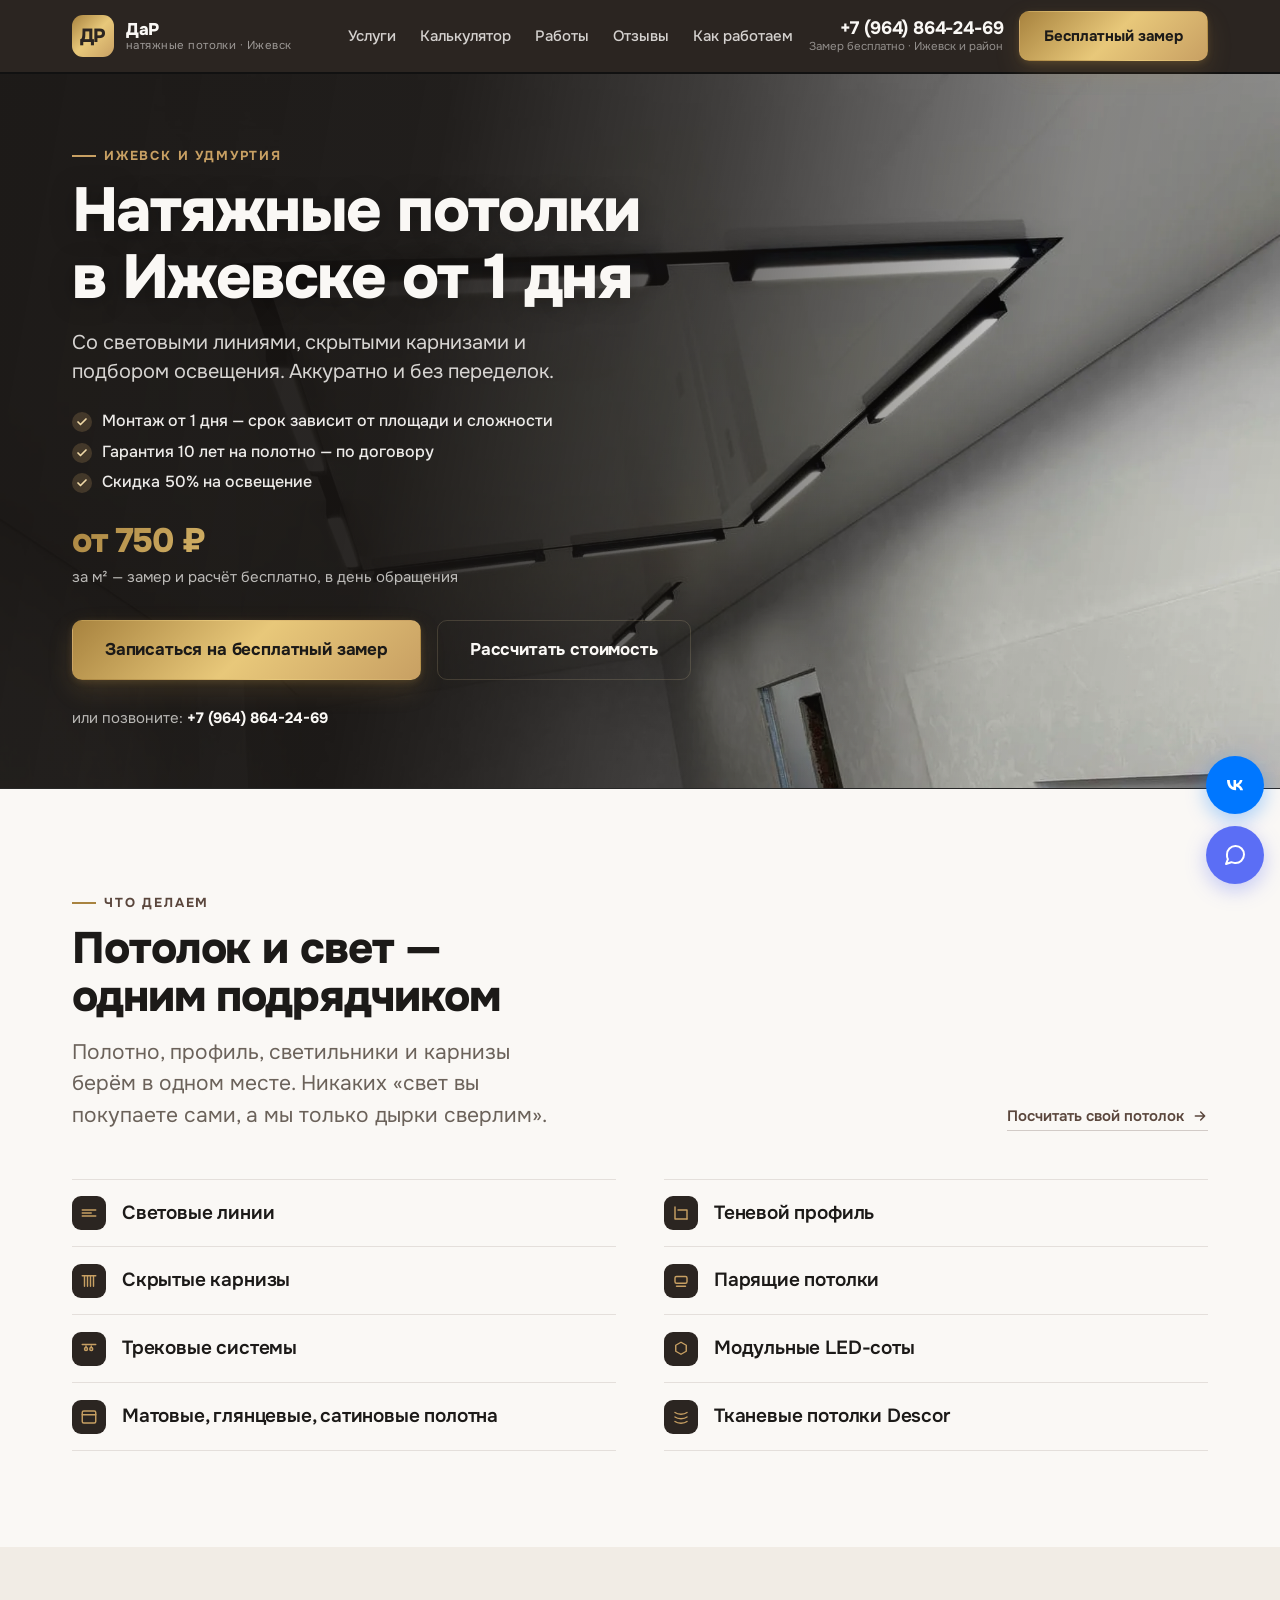
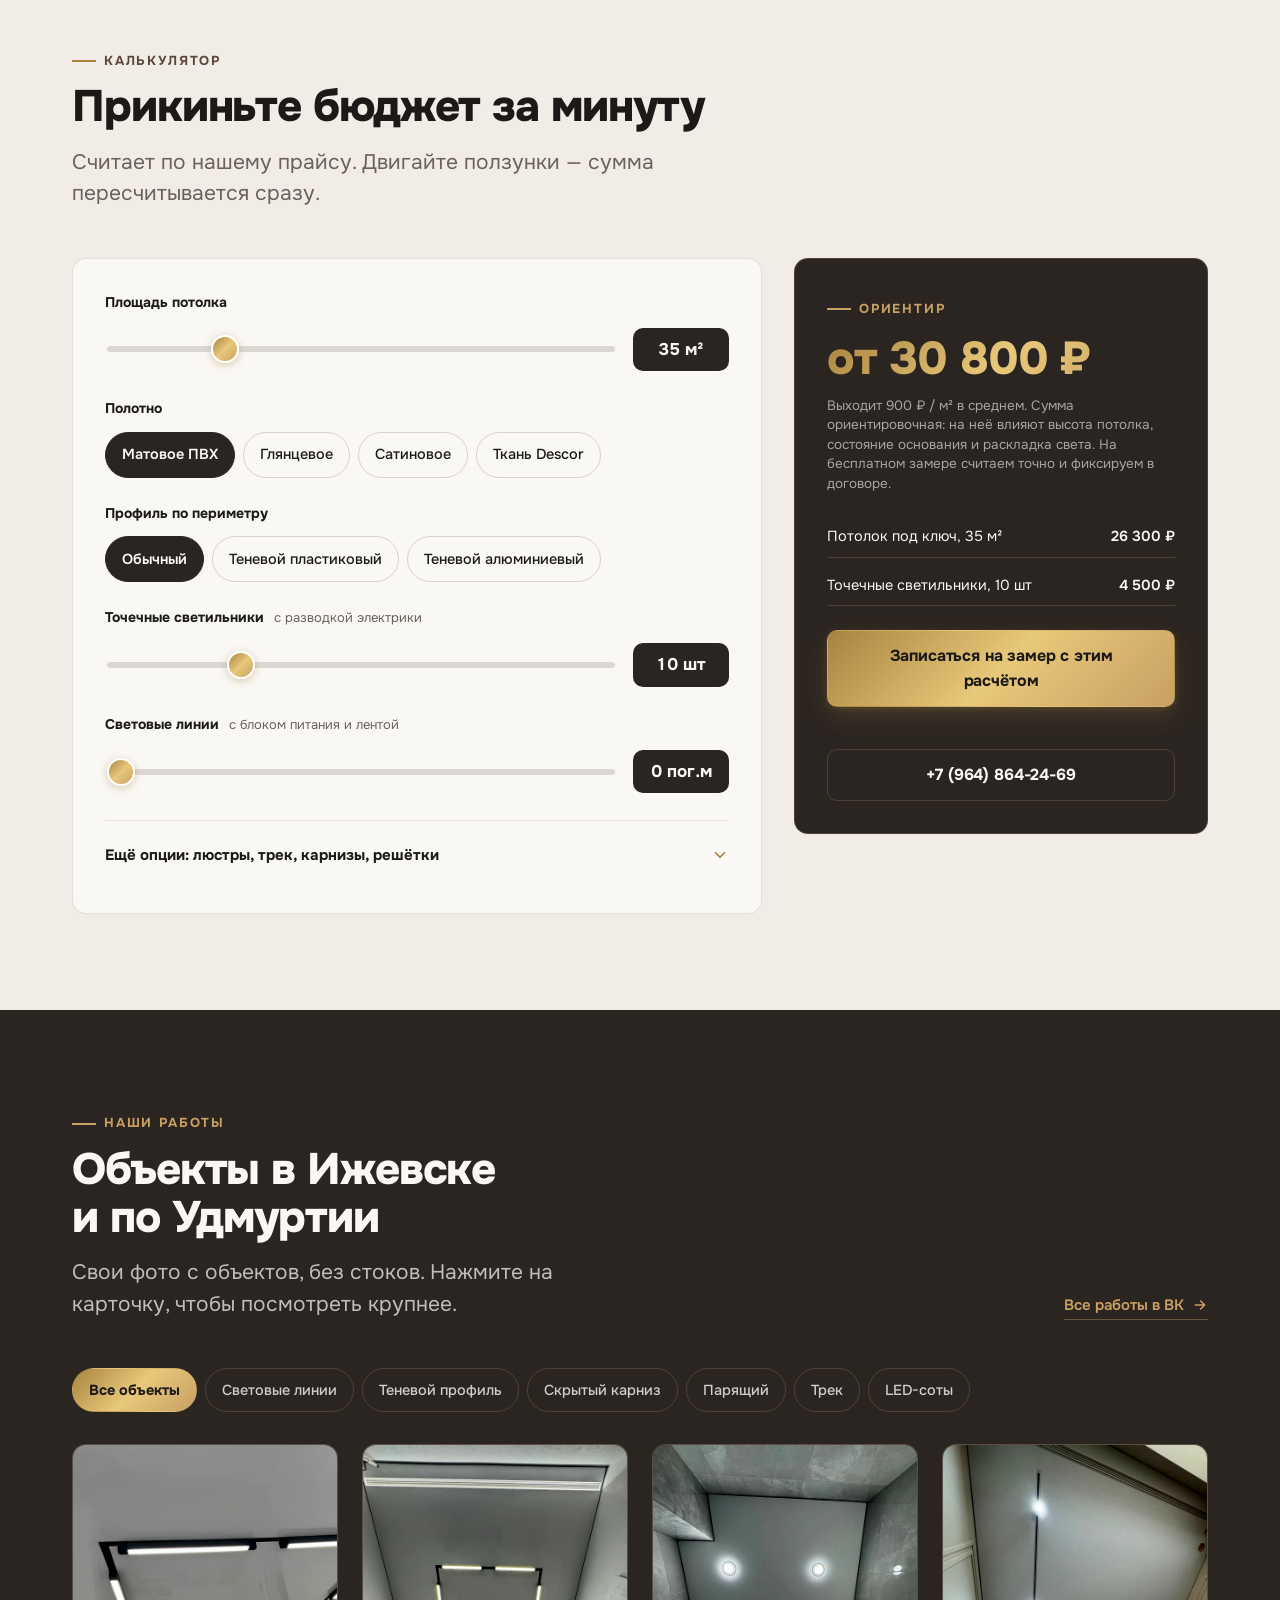
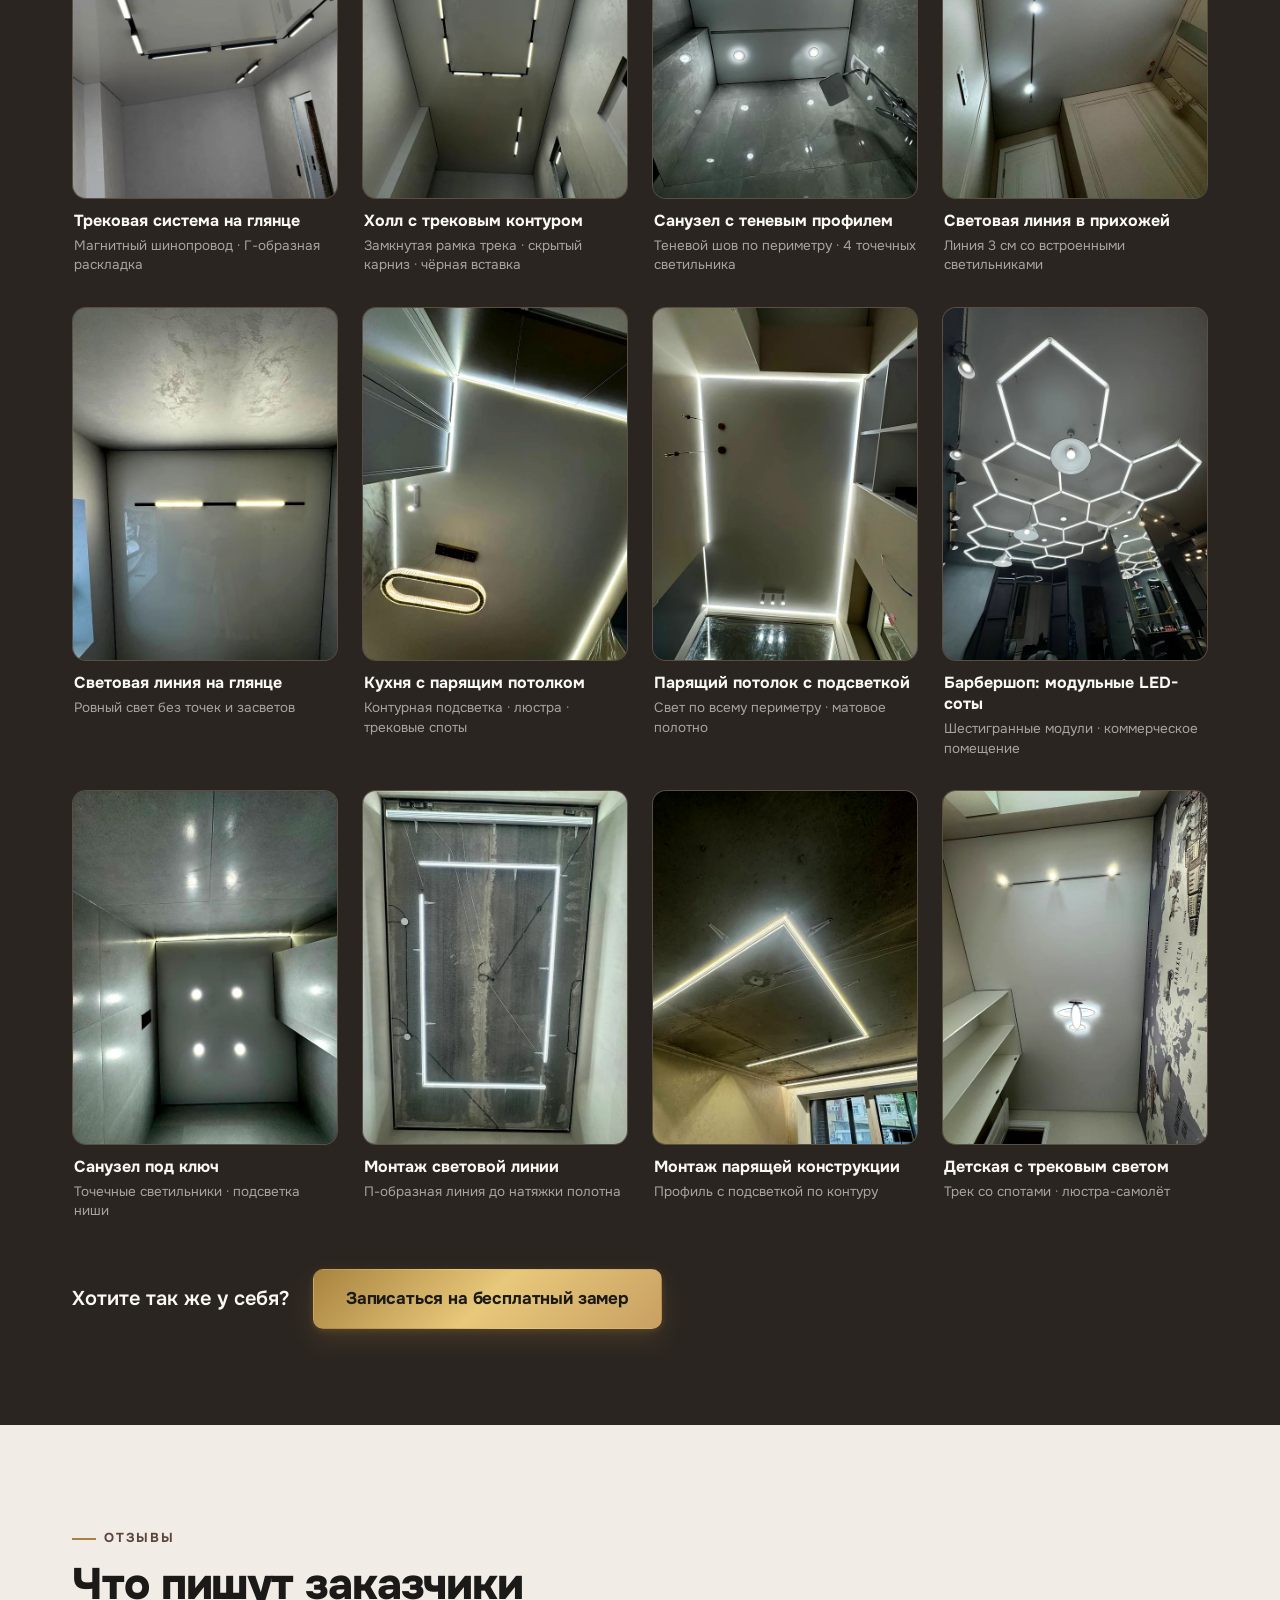
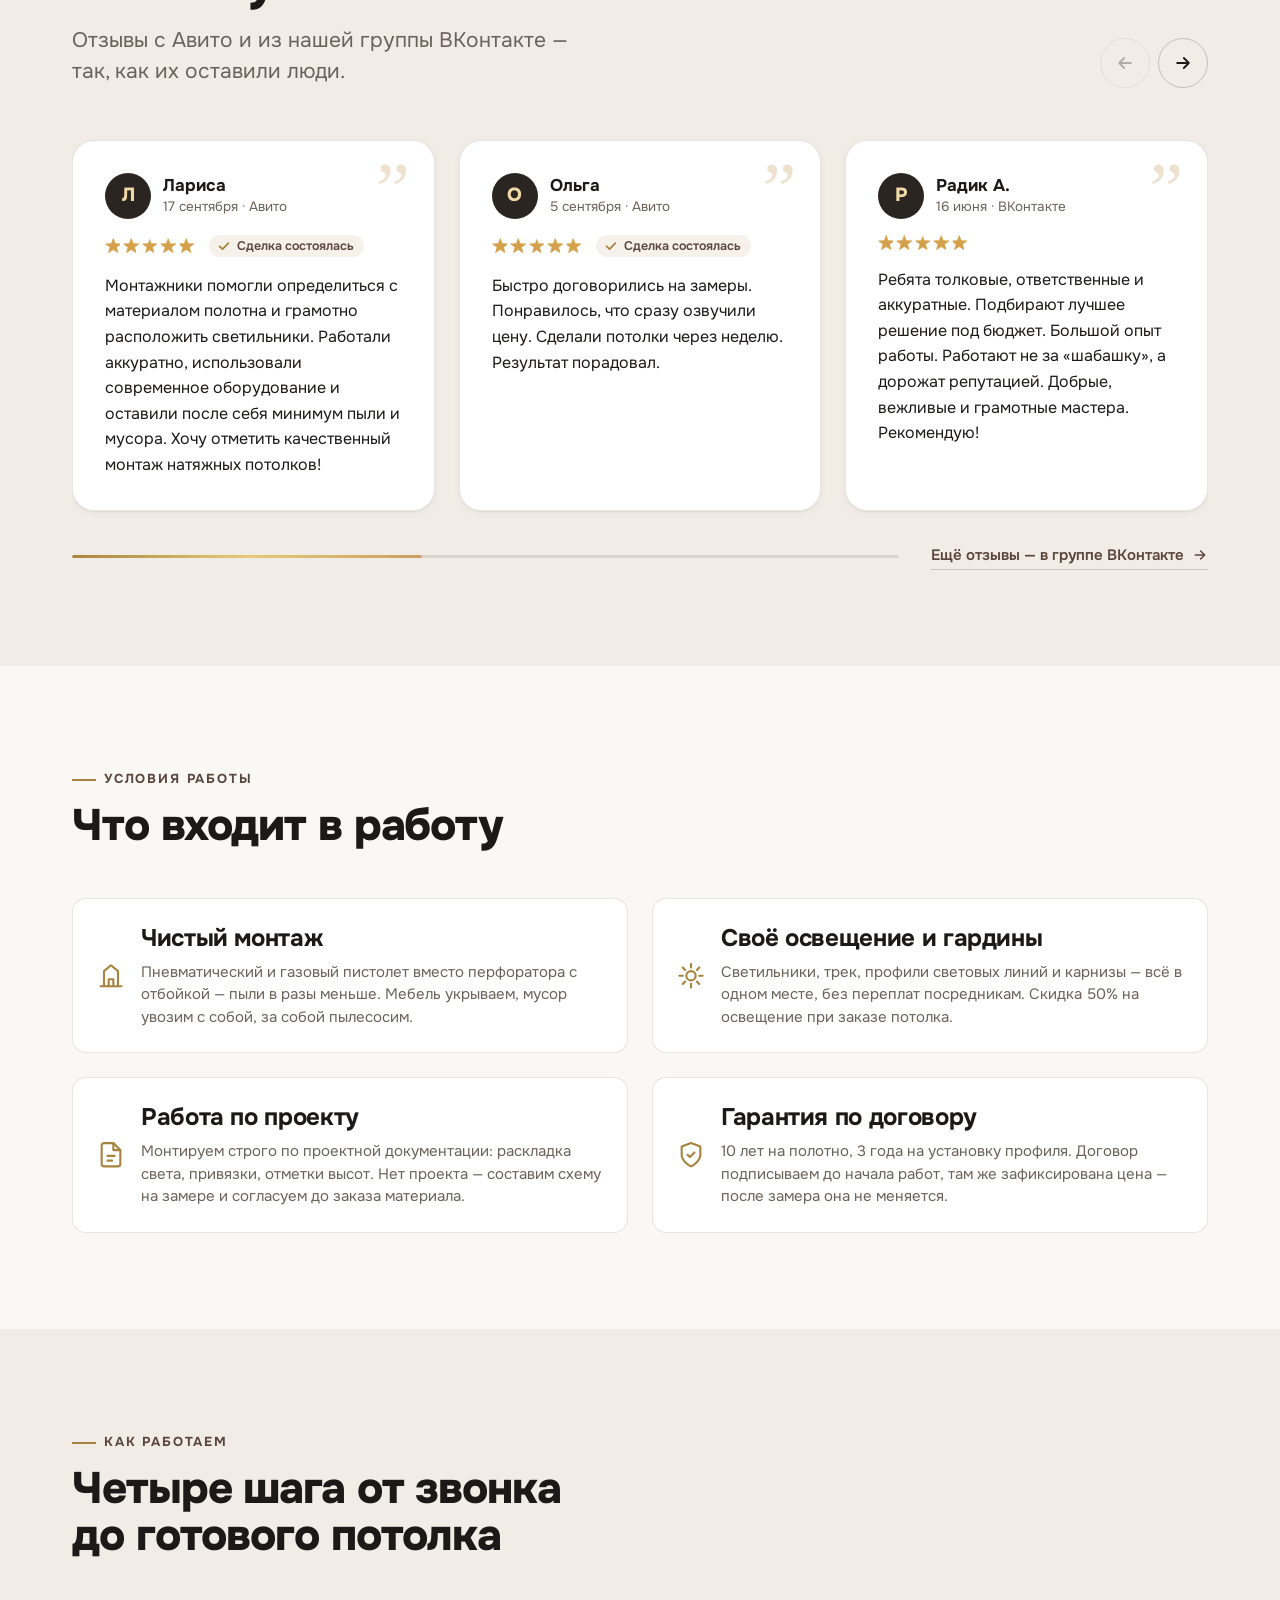
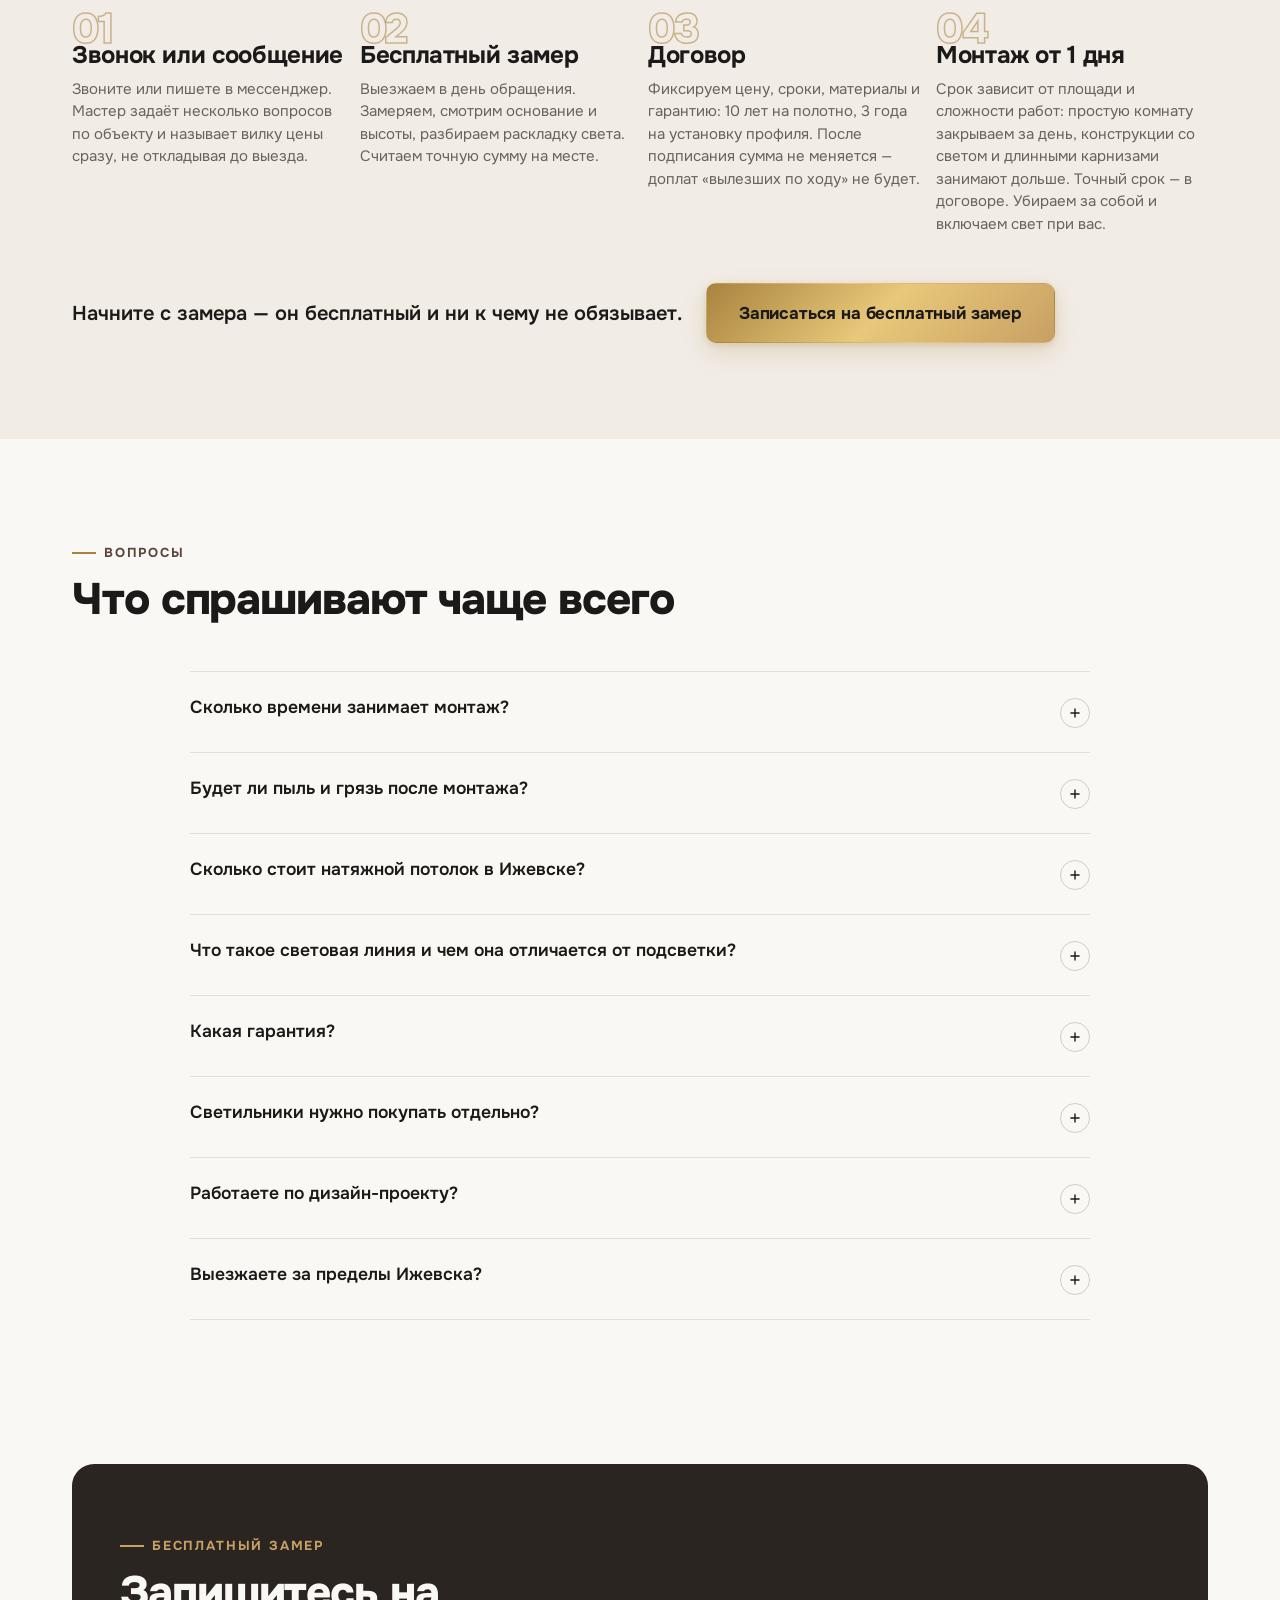
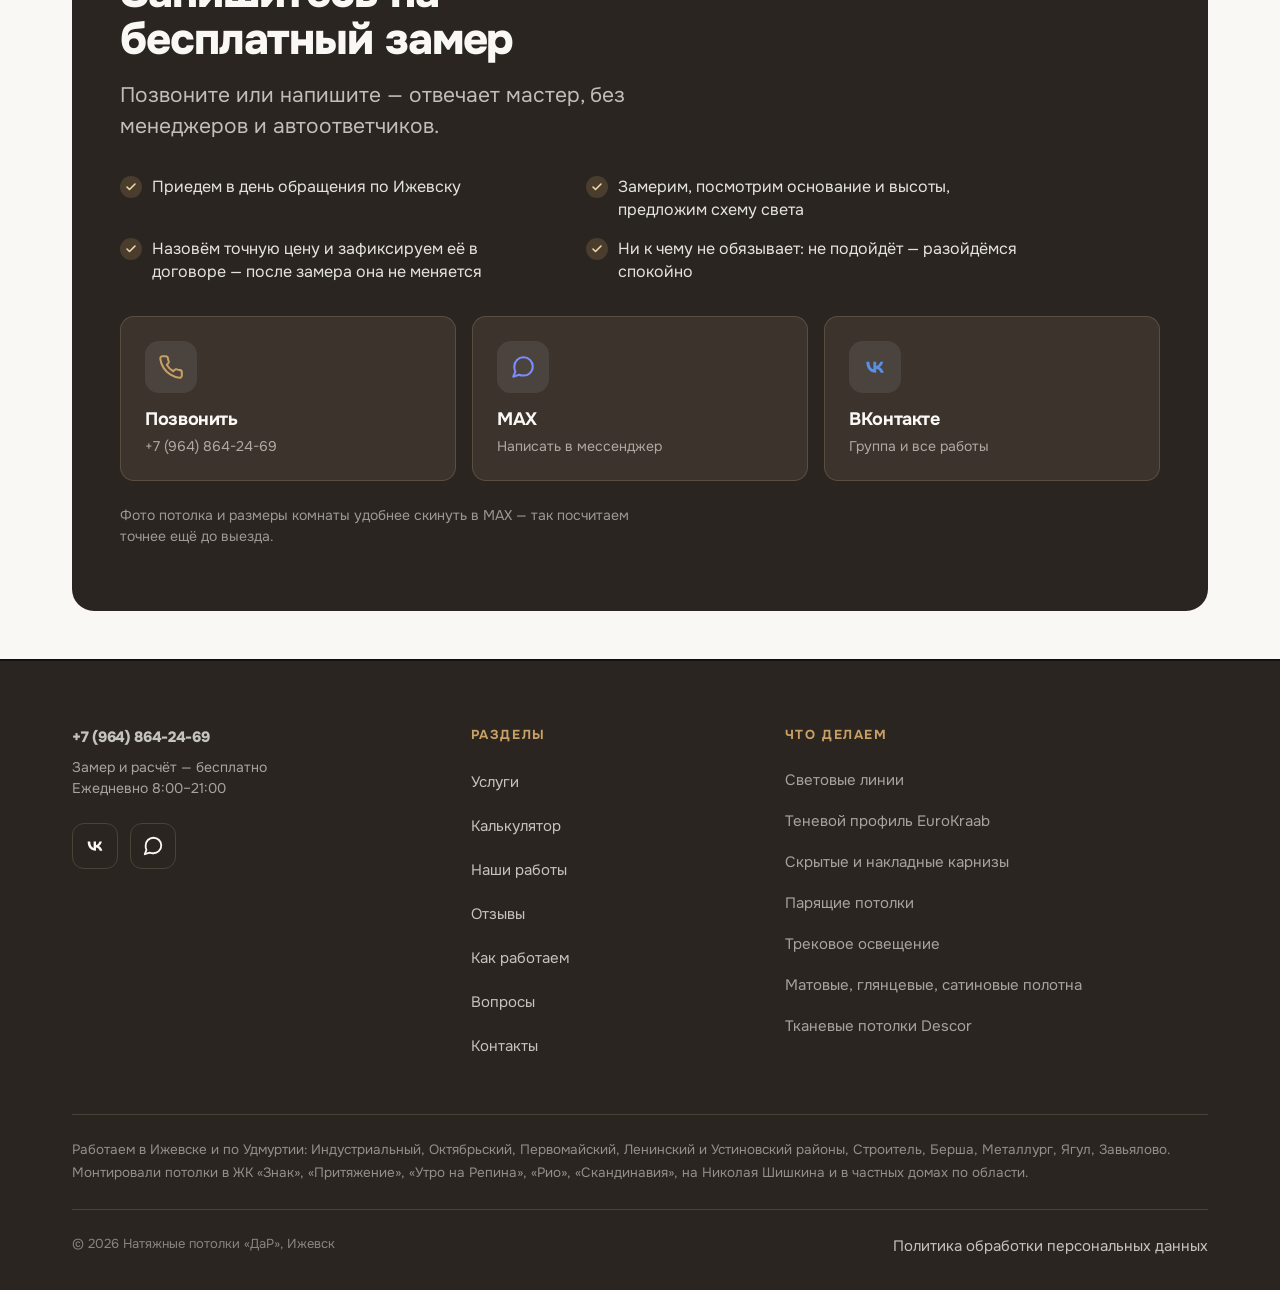
==== commit 005d9988: "Отзывы с Авито и ВК, портфолио в вертикальных карточках - Блок «Отзывы» после портфолио: 7 отзывов, " ====
--- a/index.html
+++ b/index.html
@@ -30,7 +30,7 @@
 
 <link rel="icon" href="img/favicon.svg" type="image/svg+xml">
 <link rel="preload" href="fonts/onest-cyrillic.woff2" as="font" type="font/woff2" crossorigin>
-<link rel="stylesheet" href="css/style.css?v=16">
+<link rel="stylesheet" href="css/style.css?v=17">
 
 <script type="application/ld+json">
 {
@@ -140,8 +140,8 @@
       <a href="#services">Услуги</a>
       <a href="#calc">Калькулятор</a>
       <a href="#portfolio">Работы</a>
+      <a href="#reviews">Отзывы</a>
       <a href="#steps">Как работаем</a>
-      <a href="#svyaz">Контакты</a>
     </nav>
 
     <div class="header__contacts">
@@ -162,6 +162,7 @@
     <a href="#services">Услуги</a>
     <a href="#calc">Калькулятор</a>
     <a href="#portfolio">Наши работы</a>
+    <a href="#reviews">Отзывы</a>
     <a href="#steps">Как работаем</a>
     <a href="#svyaz">Контакты</a>
   </nav>
@@ -400,7 +401,7 @@
         <h2 class="h2">Объекты в Ижевске и по Удмуртии</h2>
         <p class="lead">Свои фото с объектов, без стоков. Нажмите на карточку, чтобы посмотреть крупнее.</p>
       </div>
-      <a href="https://vk.ru/club235965748" class="link-arrow" target="_blank" rel="noopener">Все работы и отзывы в ВК
+      <a href="https://vk.ru/club235965748" class="link-arrow" target="_blank" rel="noopener">Все работы в ВК
         <svg width="16" height="16" viewBox="0 0 24 24" fill="none" stroke="currentColor" stroke-width="2.2" stroke-linecap="round" stroke-linejoin="round" aria-hidden="true"><path d="M5 12h14M13 6l6 6-6 6"/></svg>
       </a>
     </div>
@@ -417,8 +418,10 @@
 
     <div class="works">
       <button class="work" type="button" data-tags="track" aria-label="Открыть фото: Трековая система на глянце">
-        <img src="img/portfolio/trek-glyanec.webp" width="800" height="600" loading="lazy" alt="Натяжной потолок с магнитной трековой системой на глянцевом полотне, Ижевск" data-ph="Трековая система на глянце">
-        <span class="work__zoom" aria-hidden="true"><svg width="17" height="17" viewBox="0 0 24 24" fill="none" stroke="currentColor" stroke-width="2" stroke-linecap="round"><circle cx="11" cy="11" r="7"/><path d="M21 21l-4.3-4.3M11 8v6M8 11h6"/></svg></span>
+        <span class="work__media">
+          <img src="img/portfolio/trek-glyanec.webp" data-full="img/portfolio/full/trek-glyanec.webp" width="600" height="800" loading="lazy" alt="Натяжной потолок с магнитной трековой системой на глянцевом полотне, Ижевск" data-ph="Трековая система на глянце">
+          <span class="work__zoom" aria-hidden="true"><svg width="17" height="17" viewBox="0 0 24 24" fill="none" stroke="currentColor" stroke-width="2" stroke-linecap="round"><circle cx="11" cy="11" r="7"/><path d="M21 21l-4.3-4.3M11 8v6M8 11h6"/></svg></span>
+        </span>
         <span class="work__body">
           <span class="work__title">Трековая система на глянце</span>
           <span class="work__meta">Магнитный шинопровод · Г-образная раскладка</span>
@@ -426,8 +429,10 @@
       </button>
 
       <button class="work" type="button" data-tags="track cornice shadow" aria-label="Открыть фото: Холл с трековым контуром">
-        <img src="img/portfolio/trek-karniz-vstavka.webp" width="800" height="600" loading="lazy" alt="Замкнутый контур трековой системы, скрытый карниз и чёрная вставка по периметру, Ижевск" data-ph="Холл с трековым контуром">
-        <span class="work__zoom" aria-hidden="true"><svg width="17" height="17" viewBox="0 0 24 24" fill="none" stroke="currentColor" stroke-width="2" stroke-linecap="round"><circle cx="11" cy="11" r="7"/><path d="M21 21l-4.3-4.3M11 8v6M8 11h6"/></svg></span>
+        <span class="work__media">
+          <img src="img/portfolio/trek-karniz-vstavka.webp" data-full="img/portfolio/full/trek-karniz-vstavka.webp" width="600" height="800" loading="lazy" alt="Замкнутый контур трековой системы, скрытый карниз и чёрная вставка по периметру, Ижевск" data-ph="Холл с трековым контуром">
+          <span class="work__zoom" aria-hidden="true"><svg width="17" height="17" viewBox="0 0 24 24" fill="none" stroke="currentColor" stroke-width="2" stroke-linecap="round"><circle cx="11" cy="11" r="7"/><path d="M21 21l-4.3-4.3M11 8v6M8 11h6"/></svg></span>
+        </span>
         <span class="work__body">
           <span class="work__title">Холл с трековым контуром</span>
           <span class="work__meta">Замкнутая рамка трека · скрытый карниз · чёрная вставка</span>
@@ -435,8 +440,10 @@
       </button>
 
       <button class="work" type="button" data-tags="shadow" aria-label="Открыть фото: Санузел с теневым профилем">
-        <img src="img/portfolio/tenevoy-profil-sanuzel.webp" width="800" height="600" loading="lazy" alt="Натяжной потолок с теневым профилем EuroKraab в санузле, Ижевск" data-ph="Санузел с теневым профилем">
-        <span class="work__zoom" aria-hidden="true"><svg width="17" height="17" viewBox="0 0 24 24" fill="none" stroke="currentColor" stroke-width="2" stroke-linecap="round"><circle cx="11" cy="11" r="7"/><path d="M21 21l-4.3-4.3M11 8v6M8 11h6"/></svg></span>
+        <span class="work__media">
+          <img src="img/portfolio/tenevoy-profil-sanuzel.webp" data-full="img/portfolio/full/tenevoy-profil-sanuzel.webp" width="600" height="800" loading="lazy" alt="Натяжной потолок с теневым профилем EuroKraab в санузле, Ижевск" data-ph="Санузел с теневым профилем">
+          <span class="work__zoom" aria-hidden="true"><svg width="17" height="17" viewBox="0 0 24 24" fill="none" stroke="currentColor" stroke-width="2" stroke-linecap="round"><circle cx="11" cy="11" r="7"/><path d="M21 21l-4.3-4.3M11 8v6M8 11h6"/></svg></span>
+        </span>
         <span class="work__body">
           <span class="work__title">Санузел с теневым профилем</span>
           <span class="work__meta">Теневой шов по периметру · 4 точечных светильника</span>
@@ -444,8 +451,10 @@
       </button>
 
       <button class="work" type="button" data-tags="line" aria-label="Открыть фото: Световая линия в прихожей">
-        <img src="img/portfolio/svetovaya-liniya-prihozhaya.webp" width="800" height="600" loading="lazy" alt="Световая линия 3 см со встроенными точечными светильниками в прихожей, Ижевск" data-ph="Световая линия в прихожей">
-        <span class="work__zoom" aria-hidden="true"><svg width="17" height="17" viewBox="0 0 24 24" fill="none" stroke="currentColor" stroke-width="2" stroke-linecap="round"><circle cx="11" cy="11" r="7"/><path d="M21 21l-4.3-4.3M11 8v6M8 11h6"/></svg></span>
+        <span class="work__media">
+          <img src="img/portfolio/svetovaya-liniya-prihozhaya.webp" data-full="img/portfolio/full/svetovaya-liniya-prihozhaya.webp" width="600" height="800" loading="lazy" alt="Световая линия 3 см со встроенными точечными светильниками в прихожей, Ижевск" data-ph="Световая линия в прихожей">
+          <span class="work__zoom" aria-hidden="true"><svg width="17" height="17" viewBox="0 0 24 24" fill="none" stroke="currentColor" stroke-width="2" stroke-linecap="round"><circle cx="11" cy="11" r="7"/><path d="M21 21l-4.3-4.3M11 8v6M8 11h6"/></svg></span>
+        </span>
         <span class="work__body">
           <span class="work__title">Световая линия в прихожей</span>
           <span class="work__meta">Линия 3 см со встроенными светильниками</span>
@@ -453,8 +462,10 @@
       </button>
 
       <button class="work" type="button" data-tags="line" aria-label="Открыть фото: Световая линия на глянце">
-        <img src="img/portfolio/svetovaya-liniya-glyanec.webp" width="800" height="600" loading="lazy" alt="Прямая световая линия с поликарбонатным рассеивателем на глянцевом потолке, Ижевск" data-ph="Световая линия на глянце">
-        <span class="work__zoom" aria-hidden="true"><svg width="17" height="17" viewBox="0 0 24 24" fill="none" stroke="currentColor" stroke-width="2" stroke-linecap="round"><circle cx="11" cy="11" r="7"/><path d="M21 21l-4.3-4.3M11 8v6M8 11h6"/></svg></span>
+        <span class="work__media">
+          <img src="img/portfolio/svetovaya-liniya-glyanec.webp" data-full="img/portfolio/full/svetovaya-liniya-glyanec.webp" width="600" height="800" loading="lazy" alt="Прямая световая линия с поликарбонатным рассеивателем на глянцевом потолке, Ижевск" data-ph="Световая линия на глянце">
+          <span class="work__zoom" aria-hidden="true"><svg width="17" height="17" viewBox="0 0 24 24" fill="none" stroke="currentColor" stroke-width="2" stroke-linecap="round"><circle cx="11" cy="11" r="7"/><path d="M21 21l-4.3-4.3M11 8v6M8 11h6"/></svg></span>
+        </span>
         <span class="work__body">
           <span class="work__title">Световая линия на глянце</span>
           <span class="work__meta">Ровный свет без точек и засветов</span>
@@ -462,8 +473,10 @@
       </button>
 
       <button class="work" type="button" data-tags="floating cornice" aria-label="Открыть фото: Кухня с парящим потолком">
-        <img src="img/portfolio/paryashchiy-kuhnya.webp" width="800" height="600" loading="lazy" alt="Парящий натяжной потолок с контурной подсветкой и подвесной люстрой на кухне, Ижевск" data-ph="Кухня с парящим потолком">
-        <span class="work__zoom" aria-hidden="true"><svg width="17" height="17" viewBox="0 0 24 24" fill="none" stroke="currentColor" stroke-width="2" stroke-linecap="round"><circle cx="11" cy="11" r="7"/><path d="M21 21l-4.3-4.3M11 8v6M8 11h6"/></svg></span>
+        <span class="work__media">
+          <img src="img/portfolio/paryashchiy-kuhnya.webp" data-full="img/portfolio/full/paryashchiy-kuhnya.webp" width="600" height="800" loading="lazy" alt="Парящий натяжной потолок с контурной подсветкой и подвесной люстрой на кухне, Ижевск" data-ph="Кухня с парящим потолком">
+          <span class="work__zoom" aria-hidden="true"><svg width="17" height="17" viewBox="0 0 24 24" fill="none" stroke="currentColor" stroke-width="2" stroke-linecap="round"><circle cx="11" cy="11" r="7"/><path d="M21 21l-4.3-4.3M11 8v6M8 11h6"/></svg></span>
+        </span>
         <span class="work__body">
           <span class="work__title">Кухня с парящим потолком</span>
           <span class="work__meta">Контурная подсветка · люстра · трековые споты</span>
@@ -471,8 +484,10 @@
       </button>
 
       <button class="work" type="button" data-tags="floating" aria-label="Открыть фото: Парящий потолок с подсветкой">
-        <img src="img/portfolio/paryashchiy-podsvetka.webp" width="800" height="600" loading="lazy" alt="Парящий потолок с подсветкой по всему периметру, матовое полотно, Ижевск" data-ph="Парящий потолок с подсветкой">
-        <span class="work__zoom" aria-hidden="true"><svg width="17" height="17" viewBox="0 0 24 24" fill="none" stroke="currentColor" stroke-width="2" stroke-linecap="round"><circle cx="11" cy="11" r="7"/><path d="M21 21l-4.3-4.3M11 8v6M8 11h6"/></svg></span>
+        <span class="work__media">
+          <img src="img/portfolio/paryashchiy-podsvetka.webp" data-full="img/portfolio/full/paryashchiy-podsvetka.webp" width="600" height="800" loading="lazy" alt="Парящий потолок с подсветкой по всему периметру, матовое полотно, Ижевск" data-ph="Парящий потолок с подсветкой">
+          <span class="work__zoom" aria-hidden="true"><svg width="17" height="17" viewBox="0 0 24 24" fill="none" stroke="currentColor" stroke-width="2" stroke-linecap="round"><circle cx="11" cy="11" r="7"/><path d="M21 21l-4.3-4.3M11 8v6M8 11h6"/></svg></span>
+        </span>
         <span class="work__body">
           <span class="work__title">Парящий потолок с подсветкой</span>
           <span class="work__meta">Свет по всему периметру · матовое полотно</span>
@@ -480,8 +495,10 @@
       </button>
 
       <button class="work" type="button" data-tags="soty" aria-label="Открыть фото: Барбершоп: модульные LED-соты">
-        <img src="img/portfolio/led-soty-barbershop.webp" width="800" height="600" loading="lazy" alt="Модульные LED-соты на потолке барбершопа, Ижевск" data-ph="Барбершоп: модульные LED-соты">
-        <span class="work__zoom" aria-hidden="true"><svg width="17" height="17" viewBox="0 0 24 24" fill="none" stroke="currentColor" stroke-width="2" stroke-linecap="round"><circle cx="11" cy="11" r="7"/><path d="M21 21l-4.3-4.3M11 8v6M8 11h6"/></svg></span>
+        <span class="work__media">
+          <img src="img/portfolio/led-soty-barbershop.webp" data-full="img/portfolio/full/led-soty-barbershop.webp" width="600" height="800" loading="lazy" alt="Модульные LED-соты на потолке барбершопа, Ижевск" data-ph="Барбершоп: модульные LED-соты">
+          <span class="work__zoom" aria-hidden="true"><svg width="17" height="17" viewBox="0 0 24 24" fill="none" stroke="currentColor" stroke-width="2" stroke-linecap="round"><circle cx="11" cy="11" r="7"/><path d="M21 21l-4.3-4.3M11 8v6M8 11h6"/></svg></span>
+        </span>
         <span class="work__body">
           <span class="work__title">Барбершоп: модульные LED-соты</span>
           <span class="work__meta">Шестигранные модули · коммерческое помещение</span>
@@ -489,8 +506,10 @@
       </button>
 
       <button class="work" type="button" data-tags="cornice" aria-label="Открыть фото: Санузел под ключ">
-        <img src="img/portfolio/tochechnye-sanuzel.webp" width="800" height="600" loading="lazy" alt="Натяжной потолок в санузле с точечными светильниками и подсветкой ниши, Ижевск" data-ph="Санузел под ключ">
-        <span class="work__zoom" aria-hidden="true"><svg width="17" height="17" viewBox="0 0 24 24" fill="none" stroke="currentColor" stroke-width="2" stroke-linecap="round"><circle cx="11" cy="11" r="7"/><path d="M21 21l-4.3-4.3M11 8v6M8 11h6"/></svg></span>
+        <span class="work__media">
+          <img src="img/portfolio/tochechnye-sanuzel.webp" data-full="img/portfolio/full/tochechnye-sanuzel.webp" width="600" height="800" loading="lazy" alt="Натяжной потолок в санузле с точечными светильниками и подсветкой ниши, Ижевск" data-ph="Санузел под ключ">
+          <span class="work__zoom" aria-hidden="true"><svg width="17" height="17" viewBox="0 0 24 24" fill="none" stroke="currentColor" stroke-width="2" stroke-linecap="round"><circle cx="11" cy="11" r="7"/><path d="M21 21l-4.3-4.3M11 8v6M8 11h6"/></svg></span>
+        </span>
         <span class="work__body">
           <span class="work__title">Санузел под ключ</span>
           <span class="work__meta">Точечные светильники · подсветка ниши</span>
@@ -498,8 +517,10 @@
       </button>
 
       <button class="work" type="button" data-tags="line" aria-label="Открыть фото: Монтаж световой линии">
-        <img src="img/portfolio/montazh-svetovoy-linii.webp" width="800" height="600" loading="lazy" alt="Монтаж П-образной световой линии на черновом потолке до натяжки полотна, Ижевск" data-ph="Монтаж световой линии">
-        <span class="work__zoom" aria-hidden="true"><svg width="17" height="17" viewBox="0 0 24 24" fill="none" stroke="currentColor" stroke-width="2" stroke-linecap="round"><circle cx="11" cy="11" r="7"/><path d="M21 21l-4.3-4.3M11 8v6M8 11h6"/></svg></span>
+        <span class="work__media">
+          <img src="img/portfolio/montazh-svetovoy-linii.webp" data-full="img/portfolio/full/montazh-svetovoy-linii.webp" width="600" height="800" loading="lazy" alt="Монтаж П-образной световой линии на черновом потолке до натяжки полотна, Ижевск" data-ph="Монтаж световой линии">
+          <span class="work__zoom" aria-hidden="true"><svg width="17" height="17" viewBox="0 0 24 24" fill="none" stroke="currentColor" stroke-width="2" stroke-linecap="round"><circle cx="11" cy="11" r="7"/><path d="M21 21l-4.3-4.3M11 8v6M8 11h6"/></svg></span>
+        </span>
         <span class="work__body">
           <span class="work__title">Монтаж световой линии</span>
           <span class="work__meta">П-образная линия до натяжки полотна</span>
@@ -507,8 +528,10 @@
       </button>
 
       <button class="work" type="button" data-tags="line floating" aria-label="Открыть фото: Монтаж парящей конструкции">
-        <img src="img/portfolio/montazh-paryashchey.webp" width="800" height="600" loading="lazy" alt="Монтаж парящей конструкции со светодиодной подсветкой по контуру, Ижевск" data-ph="Монтаж парящей конструкции">
-        <span class="work__zoom" aria-hidden="true"><svg width="17" height="17" viewBox="0 0 24 24" fill="none" stroke="currentColor" stroke-width="2" stroke-linecap="round"><circle cx="11" cy="11" r="7"/><path d="M21 21l-4.3-4.3M11 8v6M8 11h6"/></svg></span>
+        <span class="work__media">
+          <img src="img/portfolio/montazh-paryashchey.webp" data-full="img/portfolio/full/montazh-paryashchey.webp" width="600" height="800" loading="lazy" alt="Монтаж парящей конструкции со светодиодной подсветкой по контуру, Ижевск" data-ph="Монтаж парящей конструкции">
+          <span class="work__zoom" aria-hidden="true"><svg width="17" height="17" viewBox="0 0 24 24" fill="none" stroke="currentColor" stroke-width="2" stroke-linecap="round"><circle cx="11" cy="11" r="7"/><path d="M21 21l-4.3-4.3M11 8v6M8 11h6"/></svg></span>
+        </span>
         <span class="work__body">
           <span class="work__title">Монтаж парящей конструкции</span>
           <span class="work__meta">Профиль с подсветкой по контуру</span>
@@ -516,8 +539,10 @@
       </button>
 
       <button class="work" type="button" data-tags="track" aria-label="Открыть фото: Детская с трековым светом">
-        <img src="img/portfolio/trek-lyustra-detskaya.webp" width="800" height="600" loading="lazy" alt="Натяжной потолок в детской с трековыми спотами и люстрой, Ижевск" data-ph="Детская с трековым светом">
-        <span class="work__zoom" aria-hidden="true"><svg width="17" height="17" viewBox="0 0 24 24" fill="none" stroke="currentColor" stroke-width="2" stroke-linecap="round"><circle cx="11" cy="11" r="7"/><path d="M21 21l-4.3-4.3M11 8v6M8 11h6"/></svg></span>
+        <span class="work__media">
+          <img src="img/portfolio/trek-lyustra-detskaya.webp" data-full="img/portfolio/full/trek-lyustra-detskaya.webp" width="600" height="800" loading="lazy" alt="Натяжной потолок в детской с трековыми спотами и люстрой, Ижевск" data-ph="Детская с трековым светом">
+          <span class="work__zoom" aria-hidden="true"><svg width="17" height="17" viewBox="0 0 24 24" fill="none" stroke="currentColor" stroke-width="2" stroke-linecap="round"><circle cx="11" cy="11" r="7"/><path d="M21 21l-4.3-4.3M11 8v6M8 11h6"/></svg></span>
+        </span>
         <span class="work__body">
           <span class="work__title">Детская с трековым светом</span>
           <span class="work__meta">Трек со спотами · люстра-самолёт</span>
@@ -533,6 +558,101 @@
     <div class="section-cta">
       <p class="section-cta__text">Хотите так же у себя?</p>
       <a class="btn btn--gold btn--lg" href="#svyaz">Записаться на бесплатный замер</a>
+    </div>
+  </div>
+</section>
+
+<!-- ============================ ОТЗЫВЫ ============================ -->
+<!-- Тексты — дословно с Авито и ВКонтакте, поправлены только пробелы и опечатки.
+     Новый отзыв — скопировать карточку <figure class="review"> и поменять данные. -->
+<section class="section section--alt" id="reviews">
+  <div class="container">
+    <div class="section-head section-head--row">
+      <div>
+        <span class="eyebrow">Отзывы</span>
+        <h2 class="h2">Что пишут заказчики</h2>
+        <p class="lead">Отзывы с Авито и из нашей группы ВКонтакте — так, как их оставили люди.</p>
+      </div>
+      <div class="reviews-nav">
+        <button class="reviews-nav__btn" type="button" data-rev-prev aria-label="Предыдущий отзыв" aria-controls="reviews-track">
+          <svg width="20" height="20" viewBox="0 0 24 24" fill="none" stroke="currentColor" stroke-width="2.2" stroke-linecap="round" stroke-linejoin="round" aria-hidden="true"><path d="M19 12H5M11 6l-6 6 6 6"/></svg>
+        </button>
+        <button class="reviews-nav__btn" type="button" data-rev-next aria-label="Следующий отзыв" aria-controls="reviews-track">
+          <svg width="20" height="20" viewBox="0 0 24 24" fill="none" stroke="currentColor" stroke-width="2.2" stroke-linecap="round" stroke-linejoin="round" aria-hidden="true"><path d="M5 12h14M13 6l6 6-6 6"/></svg>
+        </button>
+      </div>
+    </div>
+
+    <div class="reviews" id="reviews-track" data-reviews tabindex="0" role="region" aria-label="Отзывы заказчиков, листаются вбок">
+      <figure class="review">
+        <figcaption class="review__head">
+          <span class="review__avatar" aria-hidden="true">Л</span>
+          <span><b class="review__name">Лариса</b><span class="review__meta">17 сентября · Авито</span></span>
+        </figcaption>
+        <div class="review__rating"><span class="review__stars" role="img" aria-label="Оценка 5 из 5"></span><span class="review__deal">Сделка состоялась</span></div>
+        <blockquote class="review__text"><p>Монтажники помогли определиться с материалом полотна и грамотно расположить светильники. Работали аккуратно, использовали современное оборудование и оставили после себя минимум пыли и мусора. Хочу отметить качественный монтаж натяжных потолков!</p></blockquote>
+      </figure>
+
+      <figure class="review">
+        <figcaption class="review__head">
+          <span class="review__avatar" aria-hidden="true">О</span>
+          <span><b class="review__name">Ольга</b><span class="review__meta">5 сентября · Авито</span></span>
+        </figcaption>
+        <div class="review__rating"><span class="review__stars" role="img" aria-label="Оценка 5 из 5"></span><span class="review__deal">Сделка состоялась</span></div>
+        <blockquote class="review__text"><p>Быстро договорились на замеры. Понравилось, что сразу озвучили цену. Сделали потолки через неделю. Результат порадовал.</p></blockquote>
+      </figure>
+
+      <figure class="review">
+        <figcaption class="review__head">
+          <span class="review__avatar" aria-hidden="true">Р</span>
+          <span><b class="review__name">Радик А.</b><span class="review__meta">16 июня · ВКонтакте</span></span>
+        </figcaption>
+        <div class="review__rating"><span class="review__stars" role="img" aria-label="Оценка 5 из 5"></span></div>
+        <blockquote class="review__text"><p>Ребята толковые, ответственные и аккуратные. Подбирают лучшее решение под бюджет. Большой опыт работы. Работают не за «шабашку», а дорожат репутацией. Добрые, вежливые и грамотные мастера. Рекомендую!</p></blockquote>
+      </figure>
+
+      <figure class="review">
+        <figcaption class="review__head">
+          <span class="review__avatar" aria-hidden="true">Н</span>
+          <span><b class="review__name">Наташа</b><span class="review__meta">25 августа · Авито</span></span>
+        </figcaption>
+        <div class="review__rating"><span class="review__stars" role="img" aria-label="Оценка 5 из 5"></span><span class="review__deal">Сделка состоялась</span></div>
+        <blockquote class="review__text"><p>Благодарю команду Руслана за отлично проделанную работу! Быстро приехали на замер. По оплате даже ниже, чем в других компаниях! Спасибо за ванную комнату с вентиляцией, сделали нам как нужно было! Ребятам спасибо! Рекомендую!</p></blockquote>
+      </figure>
+
+      <figure class="review">
+        <figcaption class="review__head">
+          <span class="review__avatar" aria-hidden="true">И</span>
+          <span><b class="review__name">Игорь</b><span class="review__meta">24 сентября · Авито</span></span>
+        </figcaption>
+        <div class="review__rating"><span class="review__stars" role="img" aria-label="Оценка 5 из 5"></span><span class="review__deal">Сделка состоялась</span></div>
+        <blockquote class="review__text"><p>Профессионалы своего дела. Натянули потолок быстро и качественно. И цена адекватная.</p></blockquote>
+      </figure>
+
+      <figure class="review">
+        <figcaption class="review__head">
+          <span class="review__avatar" aria-hidden="true">Н</span>
+          <span><b class="review__name">Наталия</b><span class="review__meta">26 сентября · Авито</span></span>
+        </figcaption>
+        <div class="review__rating"><span class="review__stars" role="img" aria-label="Оценка 5 из 5"></span><span class="review__deal">Сделка состоялась</span></div>
+        <blockquote class="review__text"><p>Задачей стоял простой матовый потолок общей площадью 19 кв.м. Руслан и его команда справились с ней просто отлично и не затратили на это много времени. Я очень довольна результатом и планирую в дальнейшем еще воспользоваться услугами этих ребят-потолочников.</p></blockquote>
+      </figure>
+
+      <figure class="review">
+        <figcaption class="review__head">
+          <span class="review__avatar" aria-hidden="true">М</span>
+          <span><b class="review__name">Марина С.</b><span class="review__meta">1 сентября · Авито</span></span>
+        </figcaption>
+        <div class="review__rating"><span class="review__stars" role="img" aria-label="Оценка 5 из 5"></span><span class="review__deal">Сделка состоялась</span></div>
+        <blockquote class="review__text"><p>Быстро и хорошо натянули потолок, главное — качественно. Приехали вовремя, всё сделали в срок. Советую</p></blockquote>
+      </figure>
+    </div>
+
+    <div class="reviews-foot">
+      <div class="reviews-progress" aria-hidden="true"><span data-rev-progress></span></div>
+      <a href="https://vk.ru/club235965748" class="link-arrow" target="_blank" rel="noopener">Ещё отзывы — в группе ВКонтакте
+        <svg width="16" height="16" viewBox="0 0 24 24" fill="none" stroke="currentColor" stroke-width="2.2" stroke-linecap="round" stroke-linejoin="round" aria-hidden="true"><path d="M5 12h14M13 6l6 6-6 6"/></svg>
+      </a>
     </div>
   </div>
 </section>
@@ -762,6 +882,7 @@
           <li><a href="#services">Услуги</a></li>
           <li><a href="#calc">Калькулятор</a></li>
           <li><a href="#portfolio">Наши работы</a></li>
+          <li><a href="#reviews">Отзывы</a></li>
           <li><a href="#steps">Как работаем</a></li>
           <li><a href="#faq">Вопросы</a></li>
           <li><a href="#svyaz">Контакты</a></li>
@@ -841,7 +962,7 @@
   </figure>
 </div>
 
-<script src="js/main.js?v=16" defer></script>
-<script src="js/calc.js?v=16" defer></script>
+<script src="js/main.js?v=17" defer></script>
+<script src="js/calc.js?v=17" defer></script>
 </body>
 </html>
--- a/css/style.css
+++ b/css/style.css
@@ -298,8 +298,9 @@
 .logo__name{font-weight:800; font-size:17px; letter-spacing:-.02em}
 .logo__sub{font-size:11.5px; color:rgba(250,248,245,.55); letter-spacing:.04em}
 
+/* «Контактов» в меню нет — рядом золотая кнопка, она ведёт туда же */
 .nav{display:none}
-@media (min-width:1100px){
+@media (min-width:1200px){
   .nav{display:flex; align-items:center; gap:var(--s-5)}
   .nav a{
     font-size:15px; font-weight:500; color:rgba(250,248,245,.82);
@@ -327,7 +328,7 @@
   border:1.5px solid var(--border-dark);
   color:var(--bg);
 }
-@media (min-width:1100px){ .burger{display:none} }
+@media (min-width:1200px){ .burger{display:none} }
 .burger span{display:block; width:20px; height:2px; background:currentColor; border-radius:2px; transition:transform .25s var(--ease), opacity .2s}
 .burger span + span{margin-top:5px}
 .burger[aria-expanded="true"] span:nth-child(1){transform:translateY(7px) rotate(45deg)}
@@ -634,17 +635,18 @@
 .filter:hover{border-color:var(--gold); color:var(--bg)}
 .filter[aria-pressed="true"]{background:var(--gold-grad); border-color:transparent; color:var(--ink); font-weight:700}
 
-.works{display:grid; gap:var(--s-4); grid-template-columns:1fr}
-@media (min-width:640px){ .works{grid-template-columns:repeat(2,1fr)} }
-@media (min-width:1024px){ .works{grid-template-columns:repeat(3,1fr)} }
+/* фото вертикальные, 3:4 — кадр виден целиком, подпись под фото, а не поверх */
+.works{display:grid; gap:var(--s-6) var(--s-4); grid-template-columns:repeat(3,1fr)}
+@media (min-width:1024px){ .works{grid-template-columns:repeat(4,1fr); column-gap:var(--s-5)} }
 
 /* на телефоне 12 карточек столбиком растягивали страницу на пол-экрана прокрутки —
    поэтому горизонтальная лента со свайпом */
 @media (max-width:639px){
   .works{
-    display:flex;
+    display:flex; gap:var(--s-3);
     overflow-x:auto;
     scroll-snap-type:x mandatory;
+    scroll-padding-inline:var(--s-4);
     -webkit-overflow-scrolling:touch;
     scrollbar-width:none;
     margin-inline:calc(var(--s-4) * -1);   /* лента уходит под края экрана */
@@ -653,8 +655,8 @@
   }
   .works::-webkit-scrollbar{display:none}
   .work{
-    flex:0 0 84%;                          /* край следующей карточки виден — видно, что есть ещё */
-    scroll-snap-align:center;
+    flex:0 0 78%;                          /* край следующей карточки виден — видно, что есть ещё */
+    scroll-snap-align:start;
   }
 }
 
@@ -667,26 +669,26 @@
 @media (min-width:640px){ .works-hint{display:none} }
 
 .work{
+  display:flex; flex-direction:column; gap:var(--s-3);
+  width:100%;
+  text-align:left;
+}
+.work[hidden]{display:none}
+.work__media{
   position:relative; display:block;
+  aspect-ratio:3/4;
   border-radius:var(--radius); overflow:hidden;
   background:var(--dark-alt);
-  aspect-ratio:4/3;
   border:1px solid var(--border-dark);
-  transition:transform var(--dur) var(--ease), border-color var(--dur) var(--ease);
-  text-align:left;
-  width:100%;
-}
-.work[hidden]{display:none}
-.work img{width:100%; height:100%; object-fit:cover; transition:transform .5s var(--ease)}
-.work:hover{transform:translateY(-3px); border-color:var(--gold)}
-.work:hover img{transform:scale(1.045)}
-.work__body{
-  position:absolute; inset:auto 0 0 0;
-  padding:var(--s-6) var(--s-4) var(--s-4);
-  background:linear-gradient(to top, rgba(28,26,24,.94) 18%, rgba(28,26,24,0) 100%);
-}
-.work__title{display:block; font-size:17px; font-weight:700; color:var(--bg); line-height:1.2}
-.work__meta{display:block; margin-top:4px; font-size:13px; color:rgba(250,248,245,.72)}
+  transition:transform var(--dur) var(--ease), border-color var(--dur) var(--ease), box-shadow var(--dur) var(--ease);
+}
+.work__media img{width:100%; height:100%; object-fit:cover; transition:transform .5s var(--ease)}
+.work:hover .work__media{transform:translateY(-3px); border-color:var(--gold); box-shadow:0 14px 30px rgba(0,0,0,.32)}
+.work:hover .work__media img{transform:scale(1.035)}
+.work__body{display:block; padding-inline:2px}
+.work__title{display:block; font-size:16px; font-weight:700; color:var(--bg); line-height:1.3; transition:color var(--dur) var(--ease)}
+.work:hover .work__title{color:var(--gold-light)}
+.work__meta{display:block; margin-top:4px; font-size:13.5px; line-height:1.45; color:rgba(250,248,245,.6)}
 .work__zoom{
   position:absolute; top:var(--s-3); right:var(--s-3);
   width:38px; height:38px; border-radius:50%;
@@ -723,6 +725,96 @@
 .lightbox__close{top:var(--s-4); right:var(--s-4)}
 .lightbox__nav--prev{left:var(--s-3); top:50%; transform:translateY(-50%)}
 .lightbox__nav--next{right:var(--s-3); top:50%; transform:translateY(-50%)}
+
+/* --------------------------------------------------------------------------
+   10b. Отзывы — лента со свайпом, на широких экранах ещё и стрелки
+   -------------------------------------------------------------------------- */
+.reviews-nav{display:flex; gap:var(--s-2)}
+.reviews-nav__btn{
+  width:50px; height:50px; border-radius:50%;
+  display:grid; place-items:center;
+  border:1.5px solid rgba(90,70,60,.28); color:var(--ink);
+  transition:background-color var(--dur) var(--ease), border-color var(--dur) var(--ease), opacity var(--dur) var(--ease);
+}
+.reviews-nav__btn:hover:not(:disabled){border-color:var(--ink); background:#fff}
+.reviews-nav__btn:disabled{opacity:.3; cursor:default}
+@media (max-width:639px){ .reviews-nav{display:none} }
+
+.reviews{
+  display:grid; grid-auto-flow:column;
+  grid-auto-columns:calc((100% - 2 * var(--s-5)) / 3);
+  gap:var(--s-5);
+  overflow-x:auto;
+  scroll-snap-type:x mandatory;
+  -webkit-overflow-scrolling:touch;
+  scrollbar-width:none;
+  padding-block:var(--s-1) var(--s-4);     /* место под тень карточек */
+}
+.reviews::-webkit-scrollbar{display:none}
+@media (max-width:1023px){ .reviews{grid-auto-columns:calc((100% - var(--s-4)) / 2); gap:var(--s-4)} }
+@media (max-width:639px){
+  .reviews{
+    grid-auto-columns:86%; gap:var(--s-3);
+    margin-inline:calc(var(--s-4) * -1);   /* лента уходит под края экрана, как в портфолио */
+    padding-inline:var(--s-4);
+    scroll-padding-inline:var(--s-4);
+  }
+}
+
+.review{
+  position:relative;
+  display:flex; flex-direction:column; gap:var(--s-4);
+  padding:var(--s-5);
+  background:#fff;
+  border:1px solid var(--border);
+  border-radius:var(--radius-lg);
+  box-shadow:var(--shadow-sm);
+  scroll-snap-align:start;
+}
+@media (min-width:768px){ .review{padding:var(--s-6)} }
+.review::after{                            /* декоративная кавычка */
+  content:'\201D';
+  position:absolute; top:18px; right:24px;
+  font-family:Georgia,'Times New Roman',serif;
+  font-size:76px; line-height:.8;
+  color:var(--gold); opacity:.3;
+  pointer-events:none;
+}
+.review__head{display:flex; align-items:center; gap:var(--s-3); padding-right:var(--s-7)}
+.review__avatar{
+  flex:none; width:46px; height:46px; border-radius:50%;
+  display:grid; place-items:center;
+  background:var(--dark); color:var(--gold-light);
+  font-size:19px; font-weight:800;
+}
+.review__name{display:block; font-size:17px; font-weight:700; line-height:1.25}
+.review__meta{display:block; margin-top:2px; font-size:13.5px; line-height:1.35; color:var(--ink-soft)}
+
+.review__rating{display:flex; flex-wrap:wrap; align-items:center; gap:var(--s-2) var(--s-3)}
+.review__stars{
+  flex:none; width:92px; height:16px;
+  background:url("data:image/svg+xml,%3Csvg xmlns='http://www.w3.org/2000/svg' viewBox='0 0 23 20'%3E%3Cpath fill='%23D4A04A' stroke='%23D4A04A' stroke-linejoin='round' d='M10 .8l2.35 6.36 6.78.27-5.33 4.21 1.84 6.53L10 14.4l-5.64 3.77 1.84-6.53-5.33-4.21 6.78-.27z'/%3E%3C/svg%3E") 0 50% / 18.4px 16px repeat-x;
+}
+.review__deal{
+  display:inline-flex; align-items:center; gap:6px;
+  padding:3px 10px 3px 8px;
+  border-radius:99px;
+  background:rgba(168,131,63,.11);
+  font-size:12.5px; font-weight:600; line-height:1.3;
+  color:var(--brown);
+}
+.review__deal::before{
+  content:''; flex:none; width:14px; height:14px;
+  background:url("data:image/svg+xml,%3Csvg xmlns='http://www.w3.org/2000/svg' viewBox='0 0 24 24' fill='none' stroke='%23A8833F' stroke-width='3' stroke-linecap='round' stroke-linejoin='round'%3E%3Cpath d='M4.5 12.5l5 5L19.5 7'/%3E%3C/svg%3E") center / contain no-repeat;
+}
+.review__text{margin:0; font-size:16px; line-height:1.6; color:var(--ink)}
+
+.reviews-foot{
+  display:flex; flex-wrap:wrap; align-items:center; gap:var(--s-4) var(--s-6);
+  margin-top:var(--s-4);
+}
+.reviews-progress{flex:1 1 240px; height:3px; border-radius:3px; background:rgba(90,70,60,.14); overflow:hidden}
+.reviews-progress span{display:block; width:40%; height:100%; border-radius:inherit; background:var(--gold-grad)}
 
 /* --------------------------------------------------------------------------
    11. Почему мы / шаги
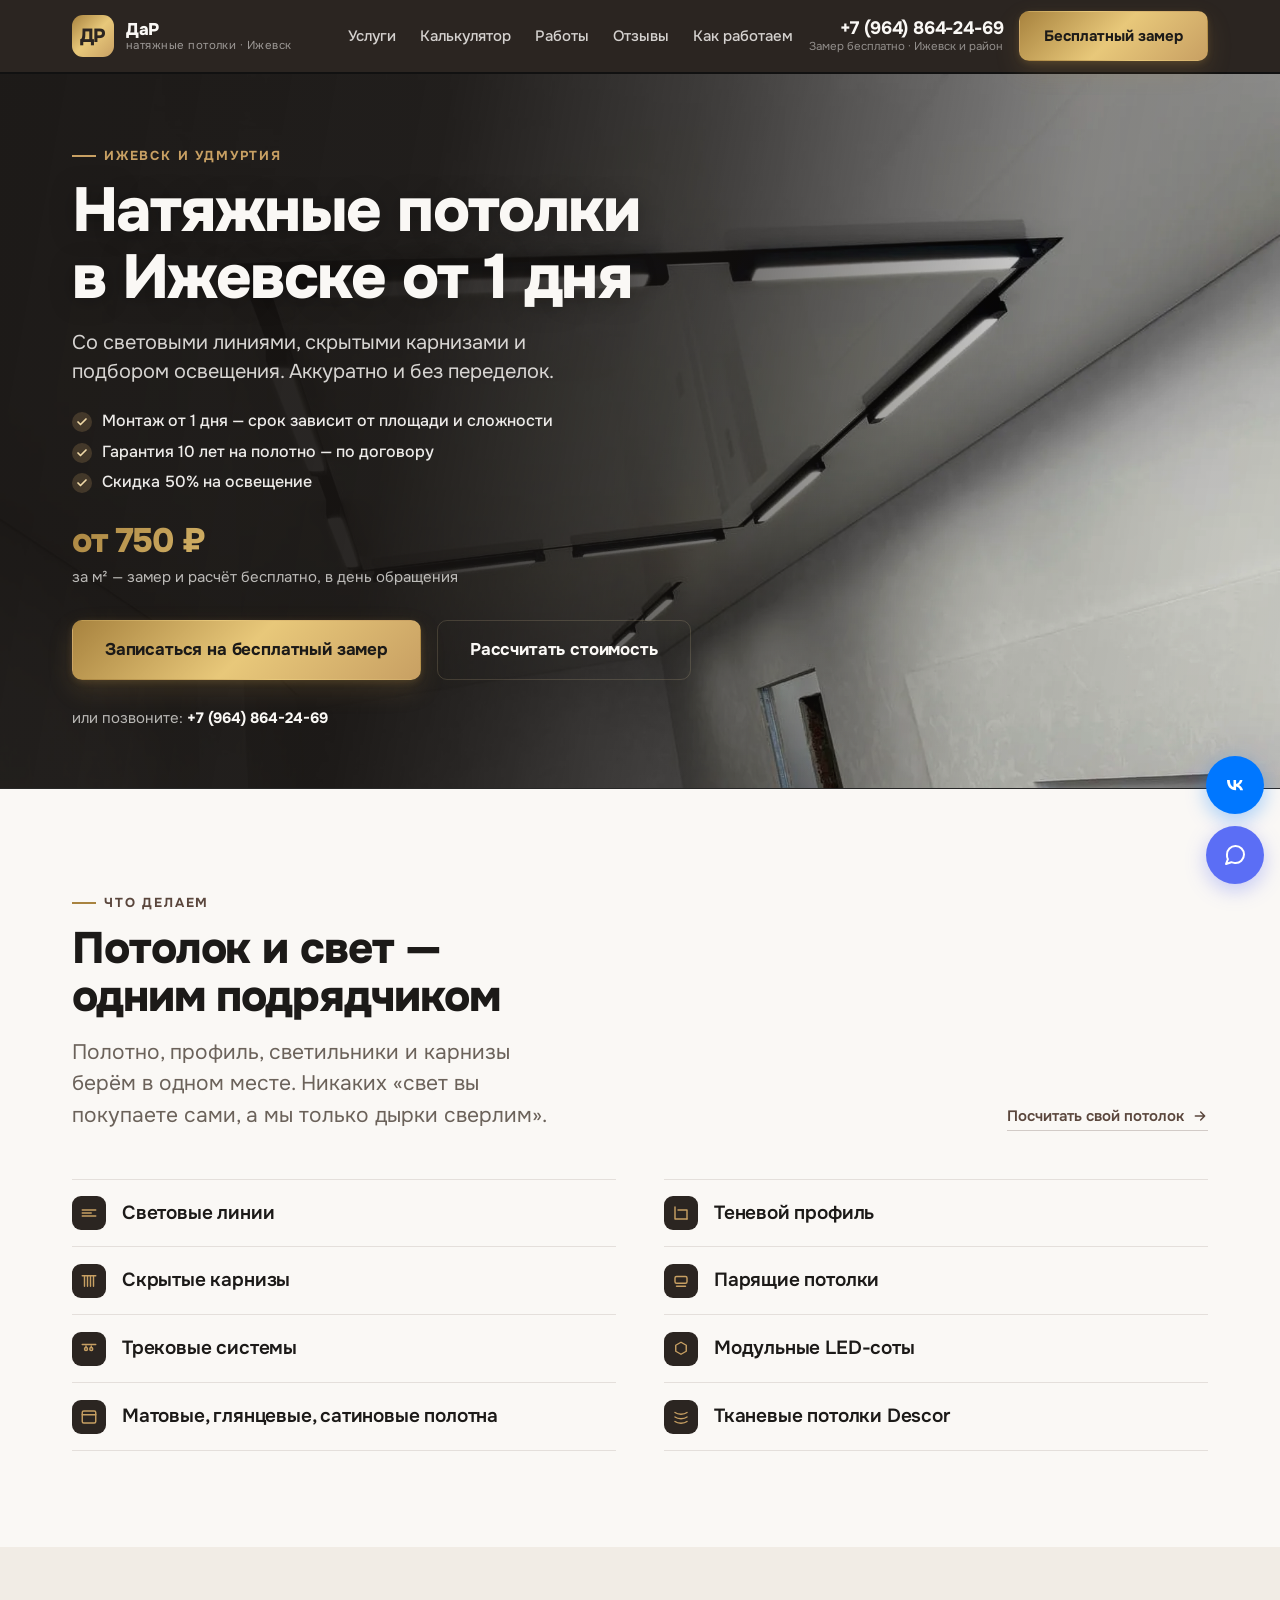
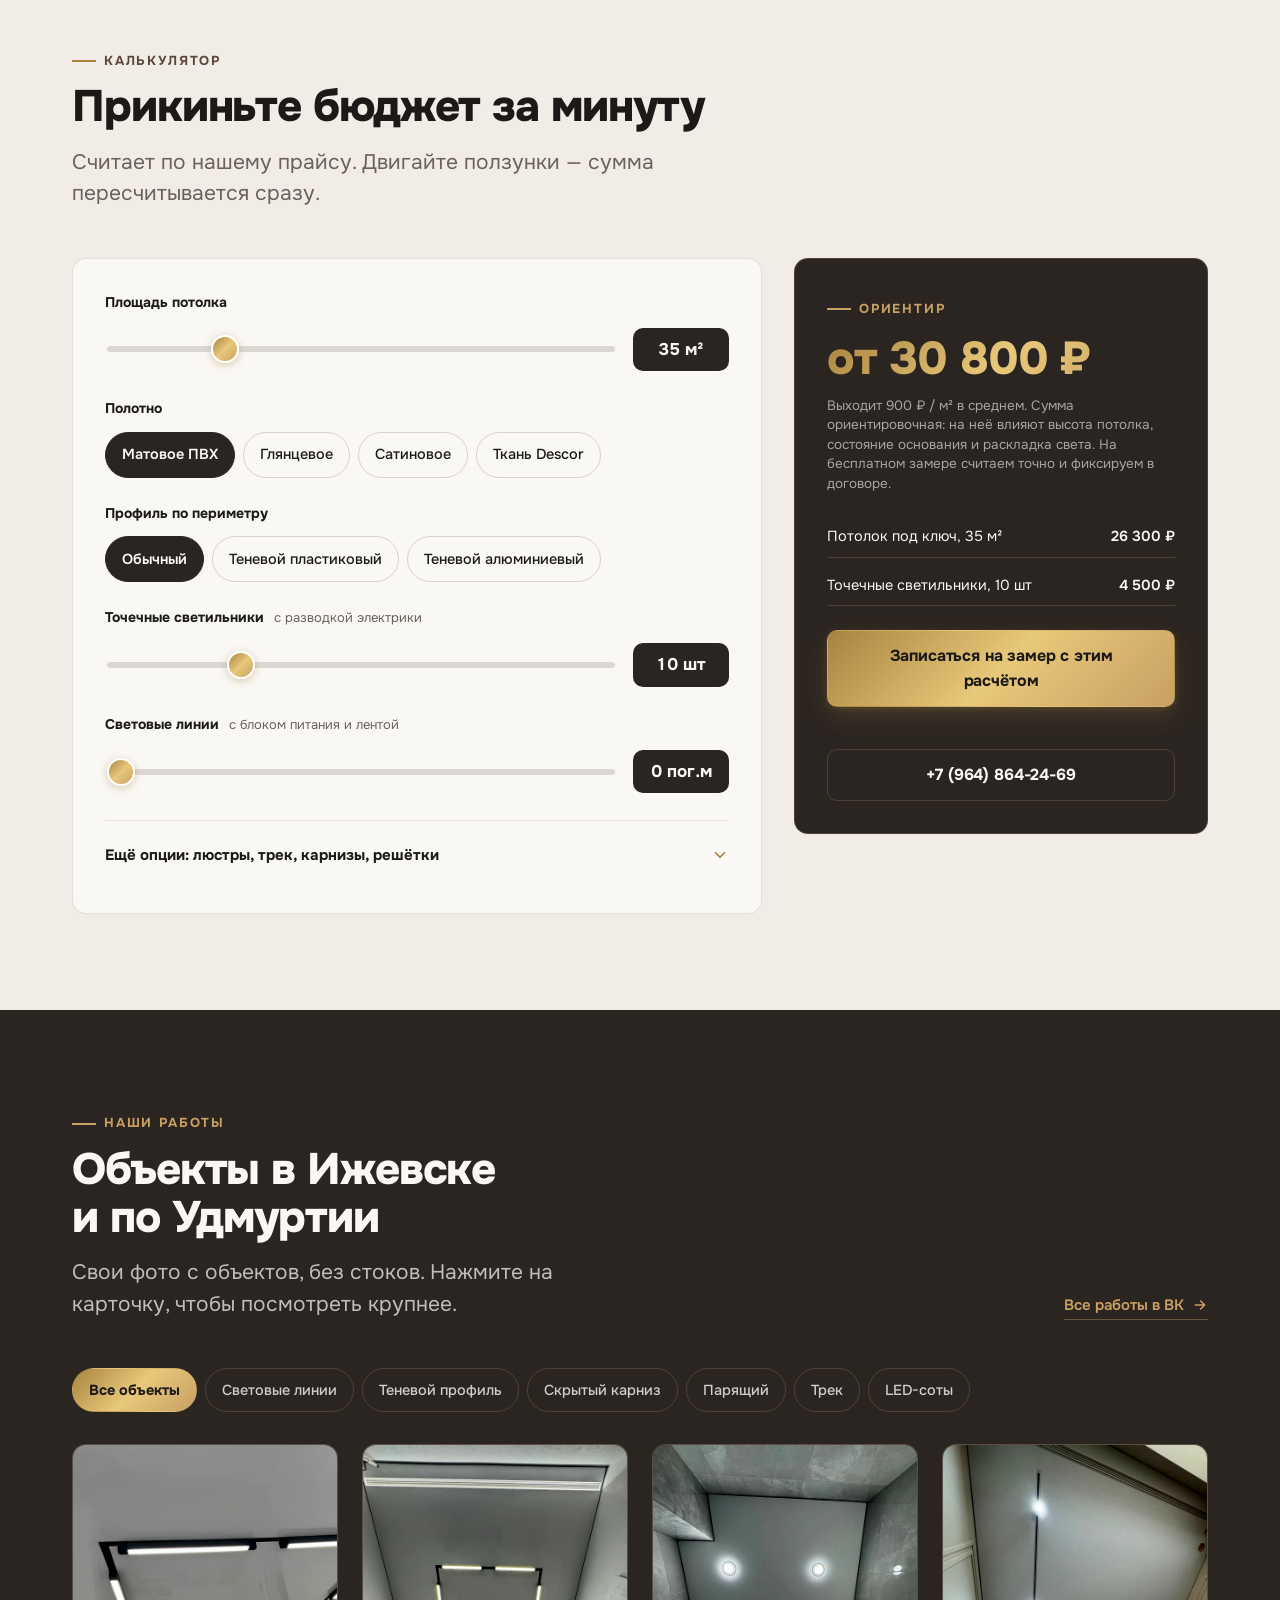
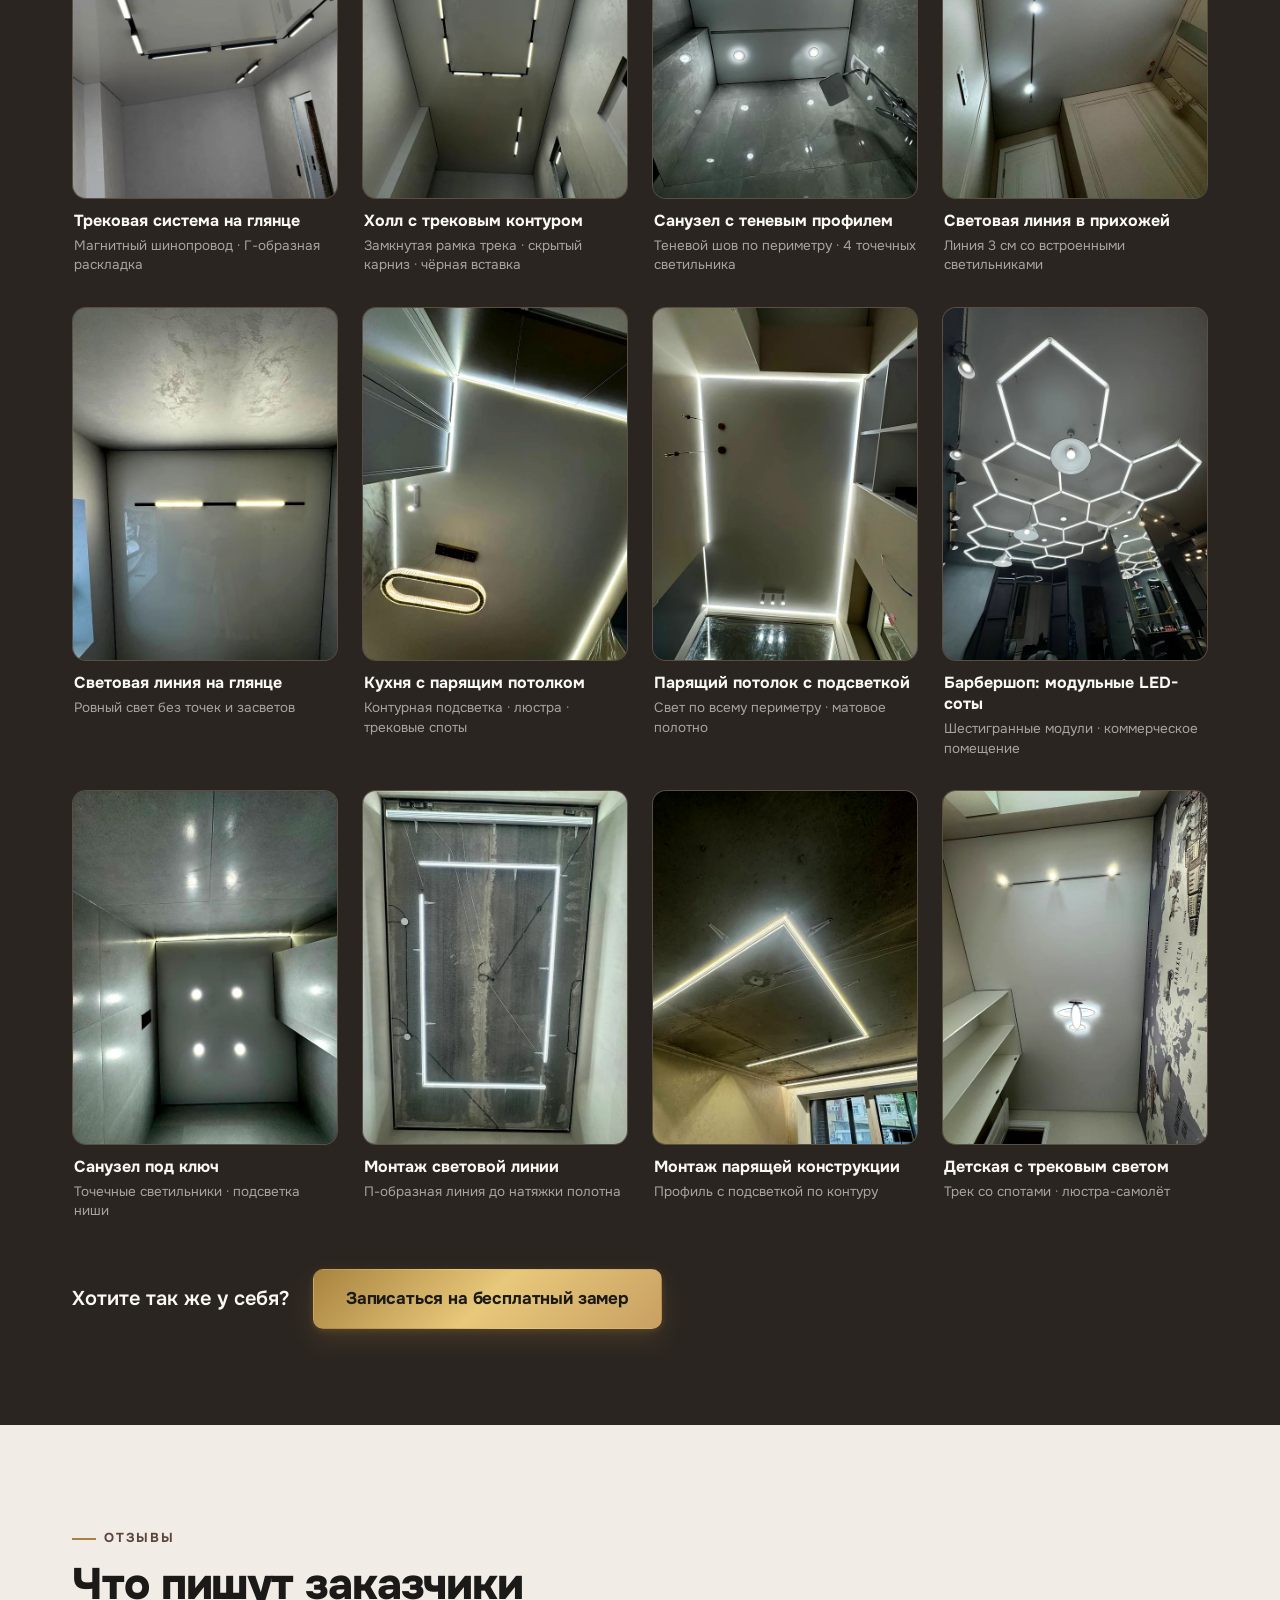
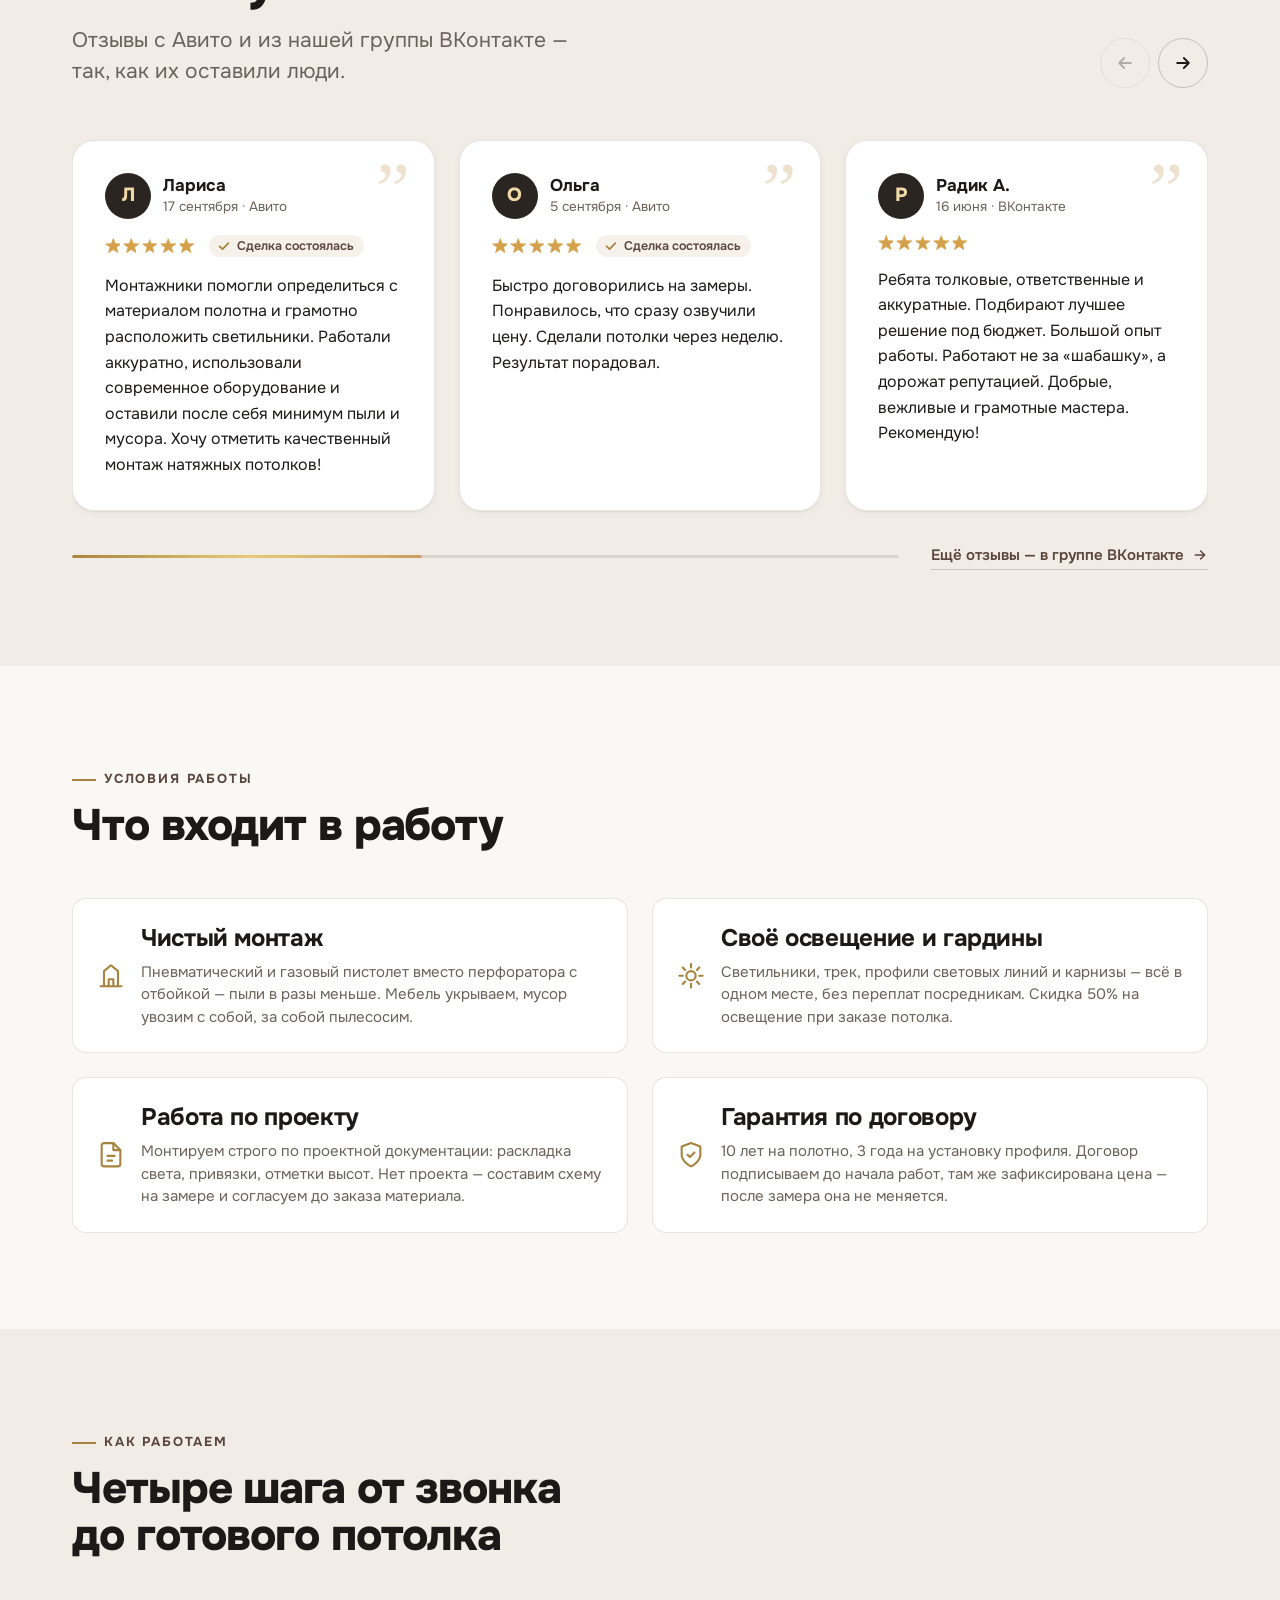
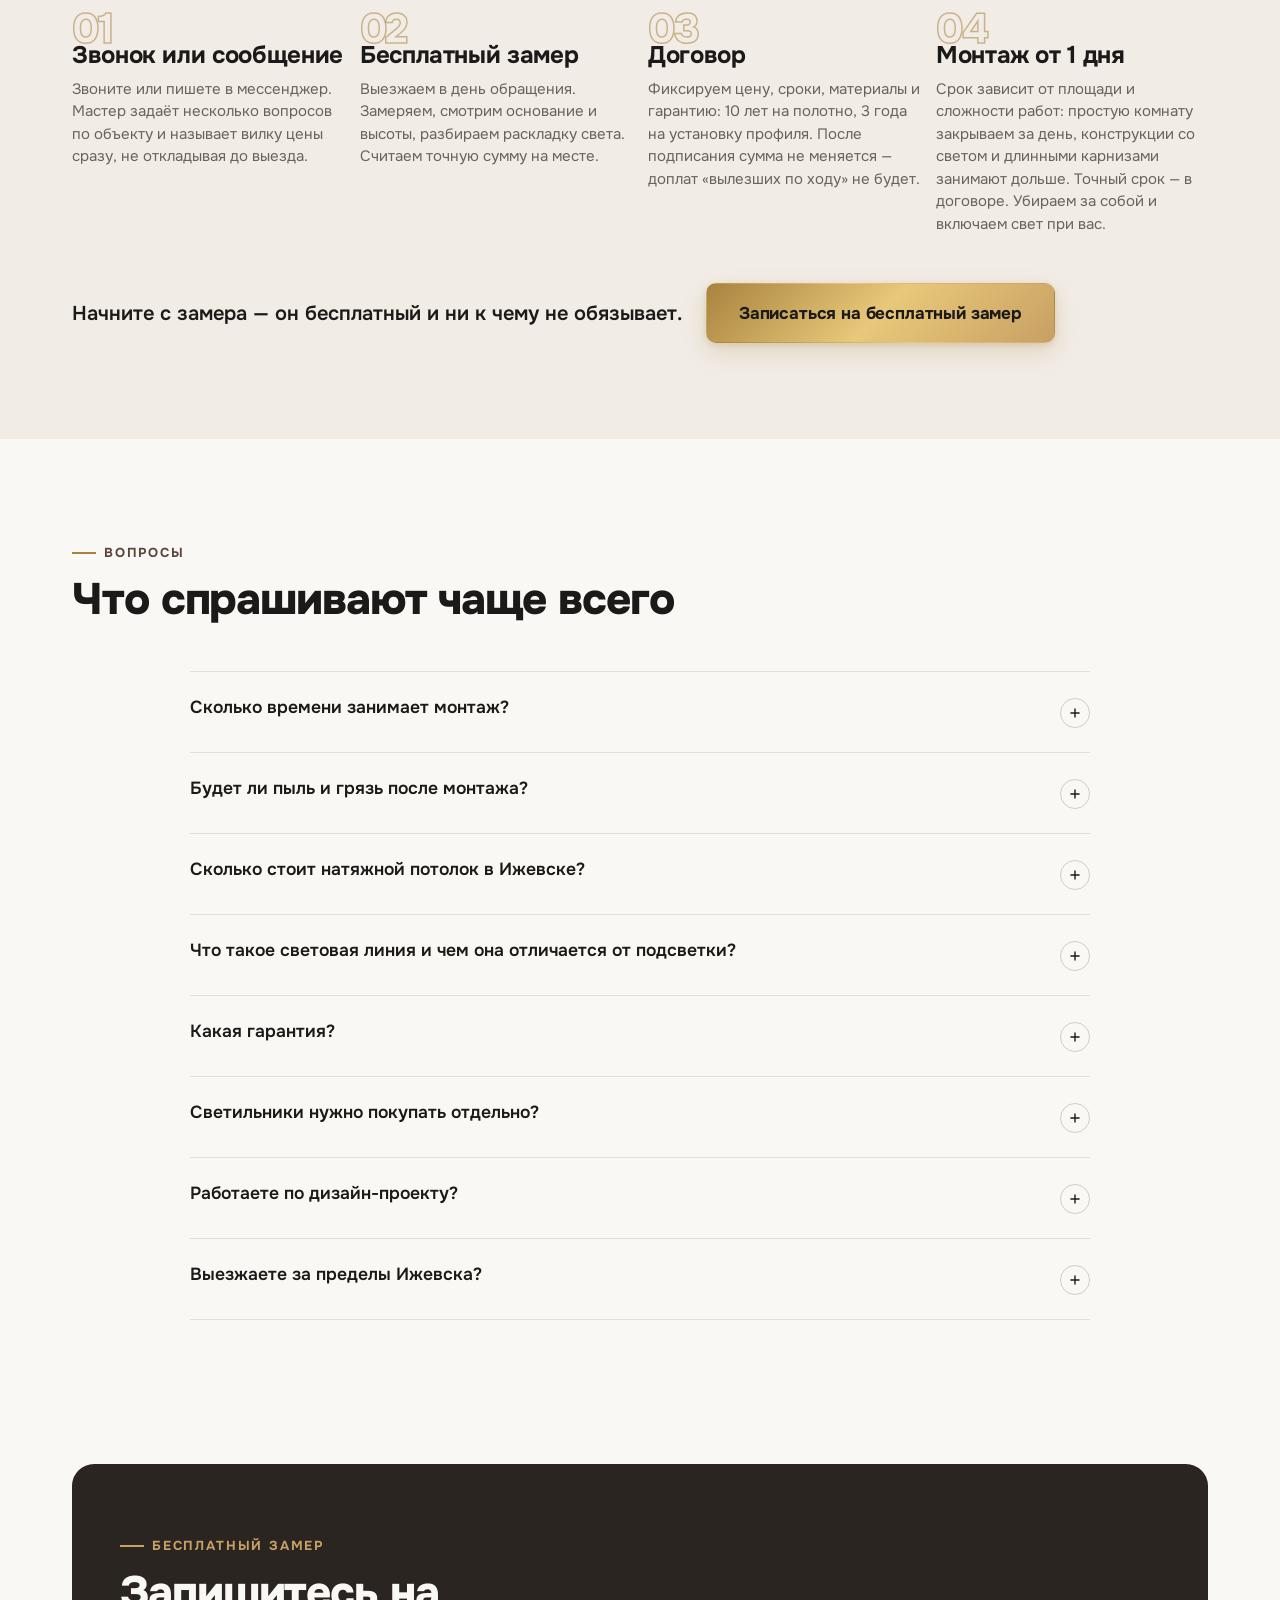
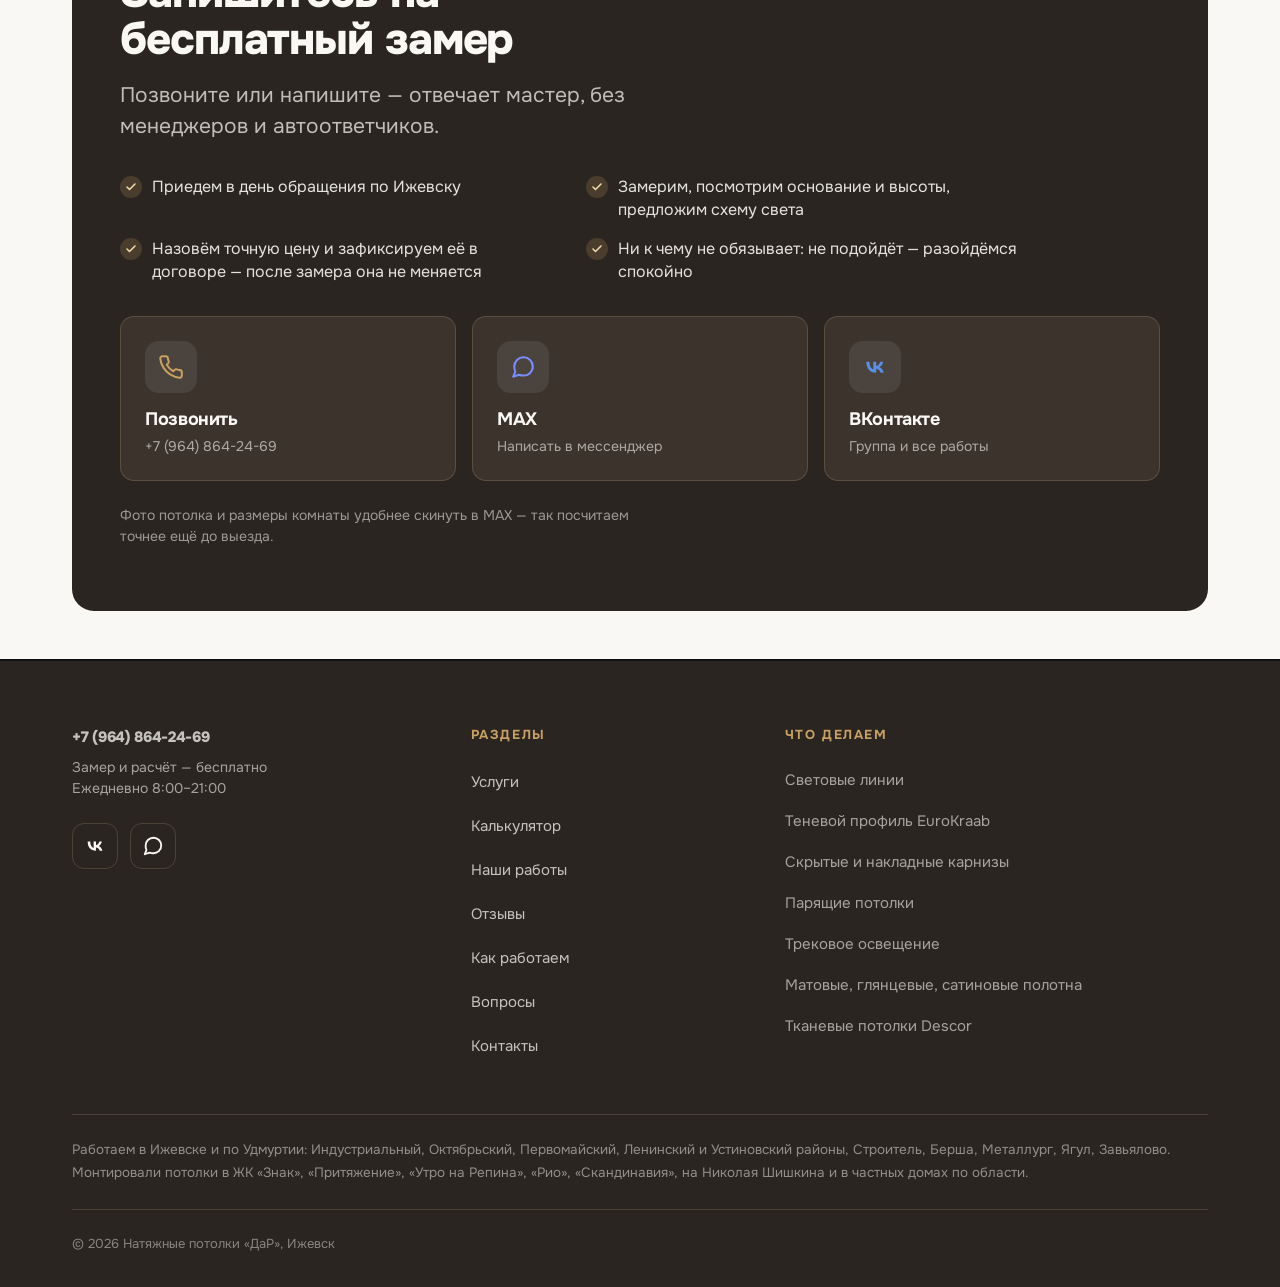
==== commit 2e71bcb3: "Убрана политика обработки данных Сайт ничего не собирает: форм нет, калькулятор считает в браузере, " ====
--- a/index.html
+++ b/index.html
@@ -30,7 +30,7 @@
 
 <link rel="icon" href="img/favicon.svg" type="image/svg+xml">
 <link rel="preload" href="fonts/onest-cyrillic.woff2" as="font" type="font/woff2" crossorigin>
-<link rel="stylesheet" href="css/style.css?v=17">
+<link rel="stylesheet" href="css/style.css?v=18">
 
 <script type="application/ld+json">
 {
@@ -911,7 +911,6 @@
 
     <div class="footer__bottom">
       <span>© <span data-year>2026</span> Натяжные потолки «ДаР», Ижевск</span>
-      <a href="policy/">Политика обработки персональных данных</a>
     </div>
   </div>
 </footer>
@@ -962,7 +961,7 @@
   </figure>
 </div>
 
-<script src="js/main.js?v=17" defer></script>
-<script src="js/calc.js?v=17" defer></script>
+<script src="js/main.js?v=18" defer></script>
+<script src="js/calc.js?v=18" defer></script>
 </body>
 </html>
--- a/css/style.css
+++ b/css/style.css
@@ -1054,55 +1054,6 @@
 }
 
 /* --------------------------------------------------------------------------
-   17. Юридические страницы (политика обработки ПД)
-   -------------------------------------------------------------------------- */
-.legal{max-width:820px; margin-inline:auto; padding-block:var(--s-7) var(--s-8)}
-.legal h1{font-size:clamp(28px,4.4vw,40px); margin-bottom:var(--s-4)}
-.legal__meta{font-size:14px; color:var(--ink-soft); margin-bottom:var(--s-7)}
-.legal h2{
-  font-size:clamp(19px,2.6vw,24px); font-weight:700;
-  margin-top:var(--s-7); margin-bottom:var(--s-4);
-  padding-top:var(--s-5); border-top:1px solid var(--border);
-}
-.legal h3{font-size:17px; font-weight:700; margin-top:var(--s-5); margin-bottom:var(--s-3)}
-.legal p{margin-bottom:var(--s-4); font-size:16px; line-height:1.65}
-.legal ul{margin-bottom:var(--s-4); display:grid; gap:var(--s-2)}
-.legal ul li{position:relative; padding-left:22px; font-size:16px; line-height:1.6}
-.legal ul li::before{
-  content:''; position:absolute; left:4px; top:11px;
-  width:6px; height:6px; border-radius:50%; background:var(--gold-deep);
-}
-.legal ol{margin-bottom:var(--s-4); padding-left:22px; list-style:decimal; display:grid; gap:var(--s-2)}
-.legal ol li{font-size:16px; line-height:1.6; padding-left:4px}
-.legal a{color:var(--brown); text-decoration:underline; text-underline-offset:2px}
-.legal a:hover{color:var(--gold-deep)}
-.legal strong{font-weight:700}
-
-.legal__note{
-  padding:var(--s-5); margin-bottom:var(--s-6);
-  border:1px solid var(--border); border-left:3px solid var(--gold-deep);
-  border-radius:var(--radius-sm);
-  background:var(--bg-alt);
-  font-size:15px; line-height:1.55;
-}
-.legal__note b{display:block; margin-bottom:var(--s-2)}
-
-/* реквизиты, которые нужно подставить перед публикацией — чтобы нельзя было не заметить */
-.fill-me{
-  background:#FFE9A8; color:#5A3E00;
-  padding:1px 7px; border-radius:5px;
-  font-weight:700; font-size:.94em;
-  box-decoration-break:clone; -webkit-box-decoration-break:clone;
-}
-
-/* шапка внутренней страницы */
-.page-head{background:var(--dark); color:var(--bg); border-bottom:2px solid var(--line)}
-.page-head .container{display:flex; align-items:center; gap:var(--s-4); min-height:var(--header-h)}
-.page-head .logo{margin-right:auto}
-.page-head__phone{font-size:17px; font-weight:700; white-space:nowrap}
-.page-head__phone:hover{color:var(--gold)}
-
-/* --------------------------------------------------------------------------
    21. Хлебные крошки (для внутренних страниц)
    -------------------------------------------------------------------------- */
 .crumbs{display:flex; flex-wrap:wrap; gap:var(--s-2); padding-block:var(--s-4); font-size:13.5px; color:var(--ink-soft)}
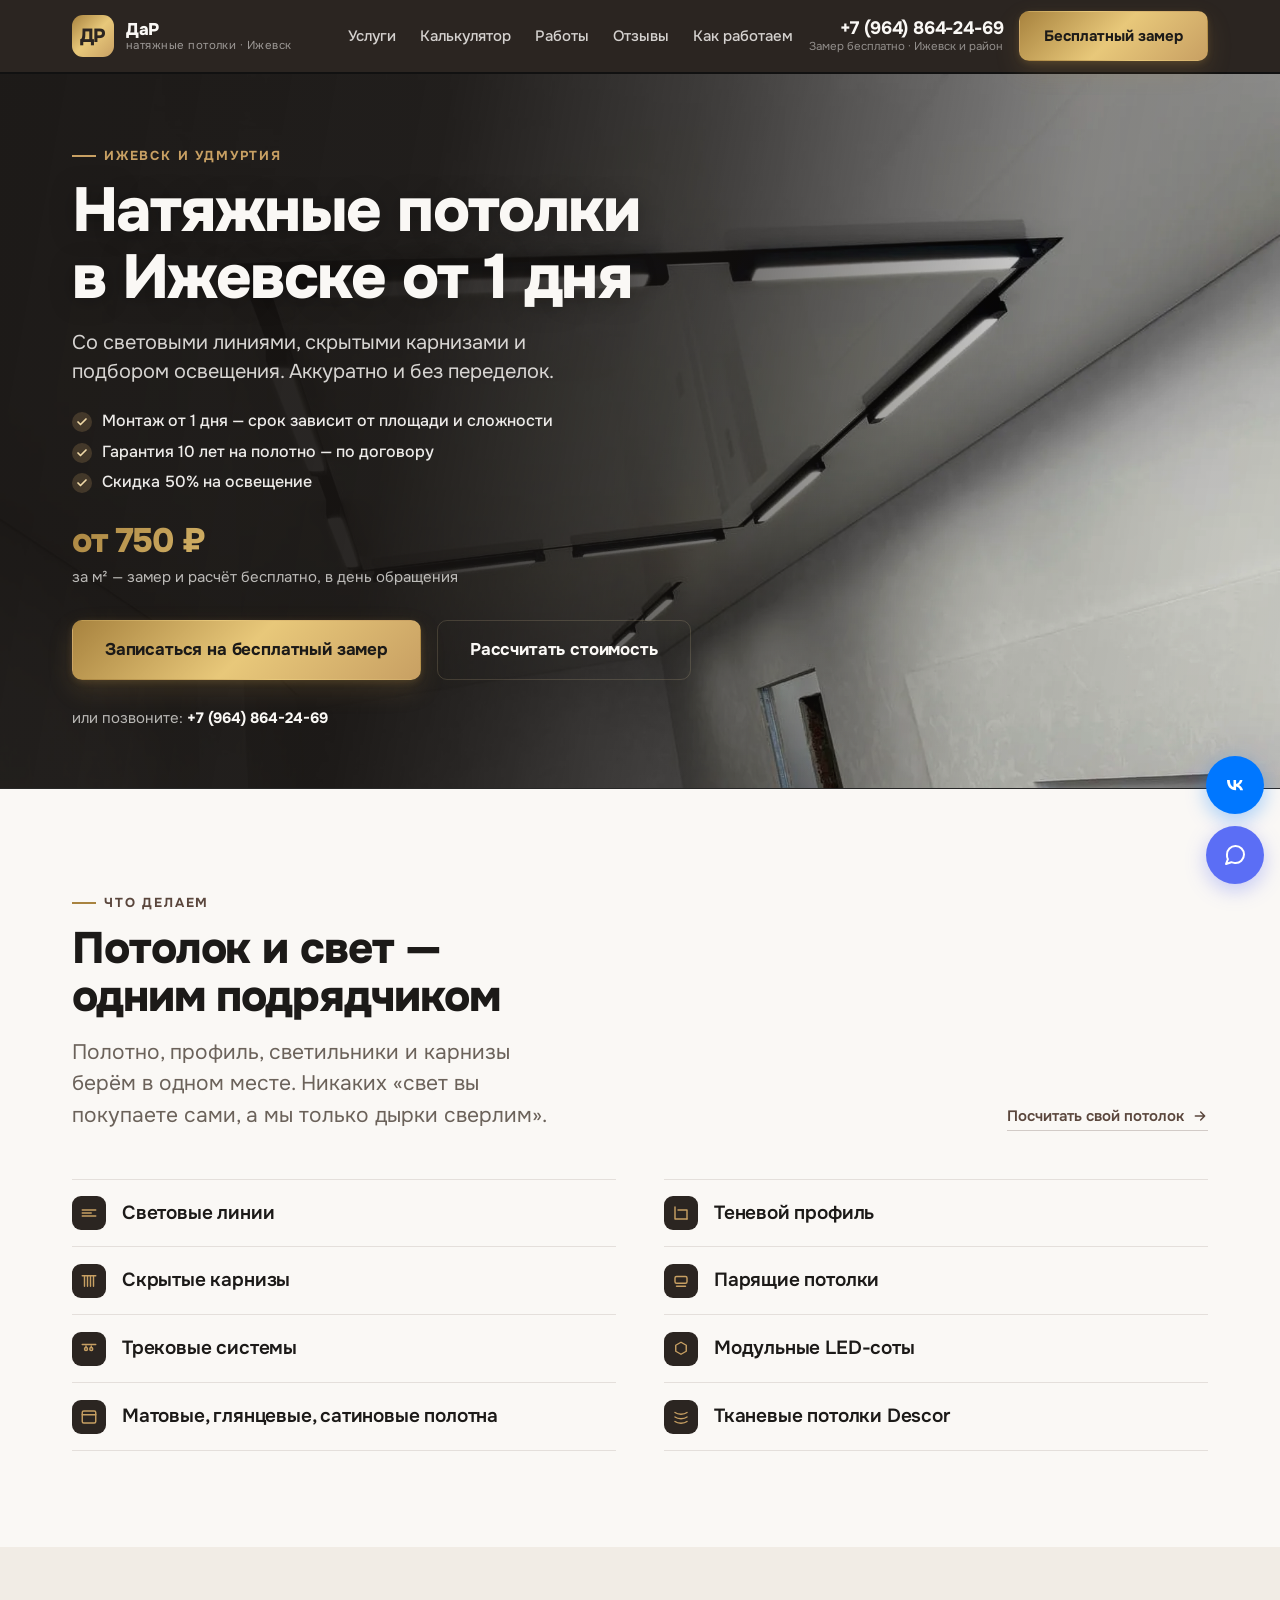
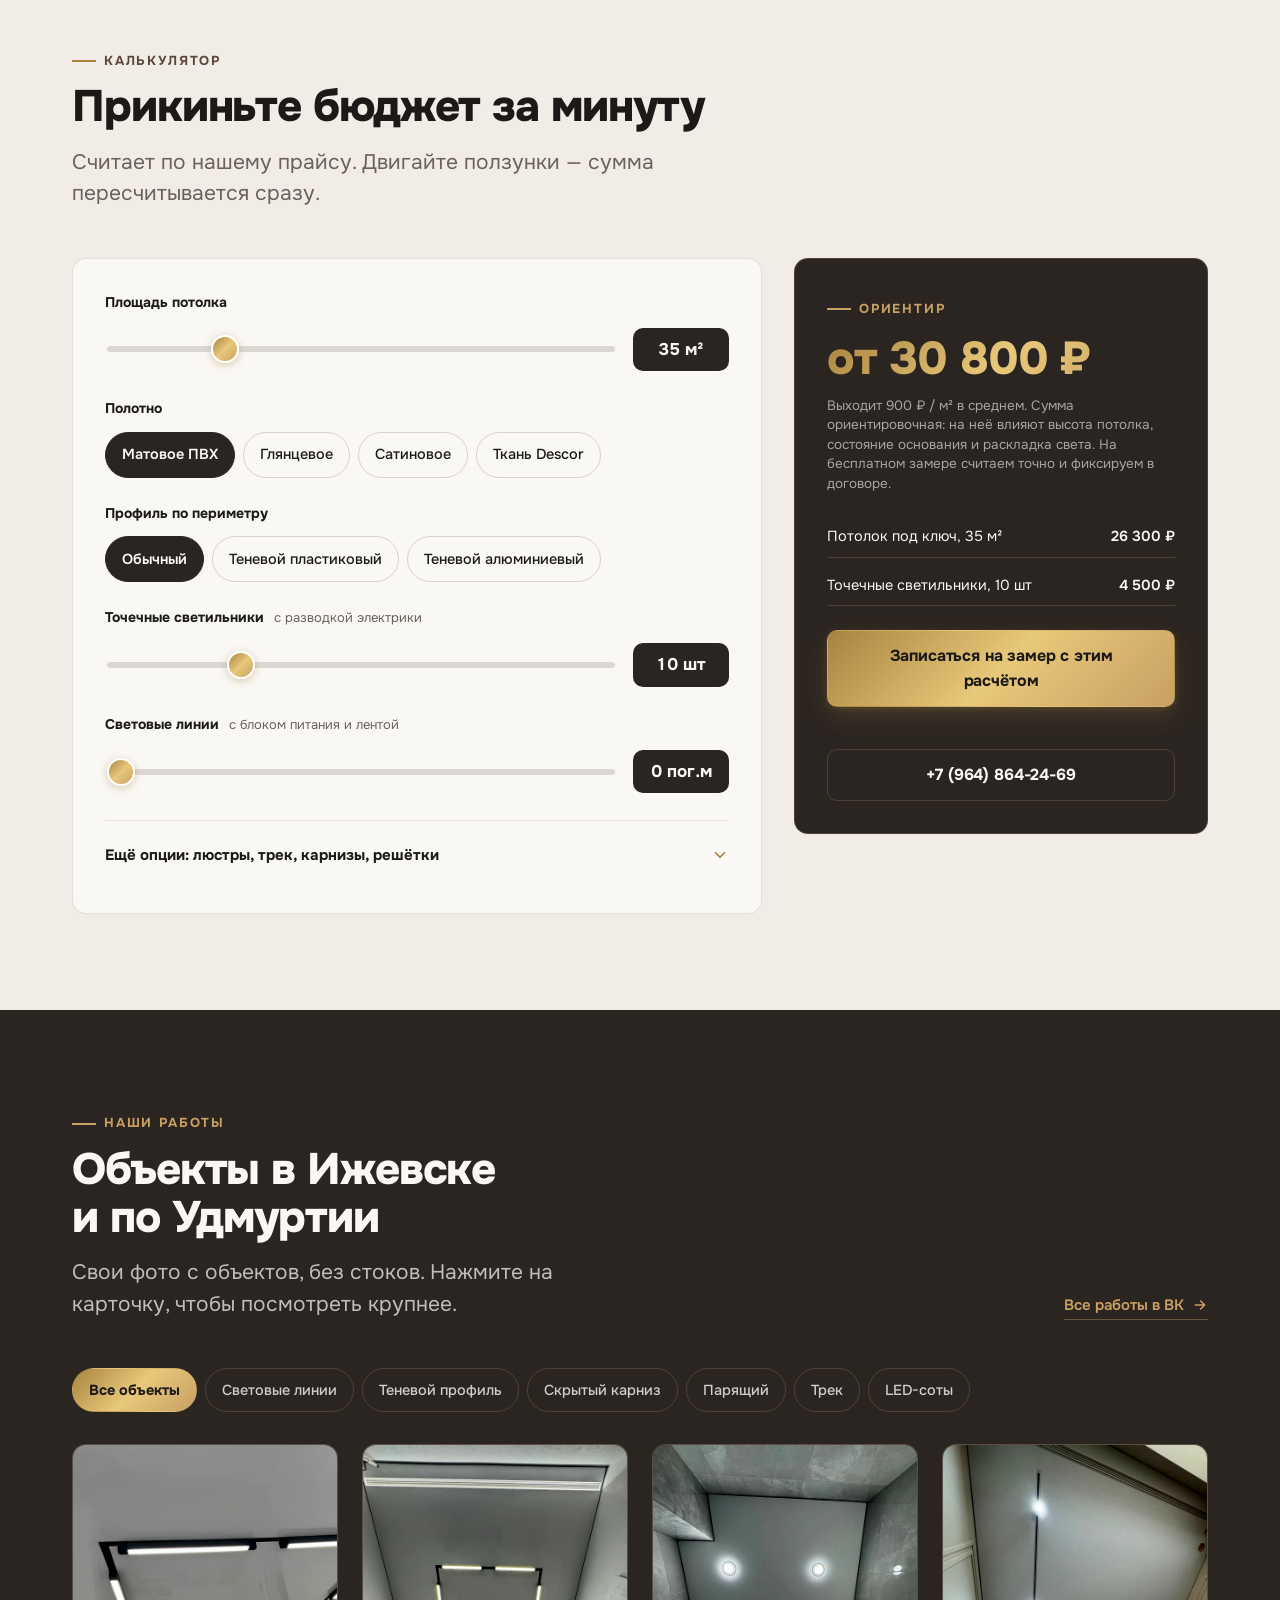
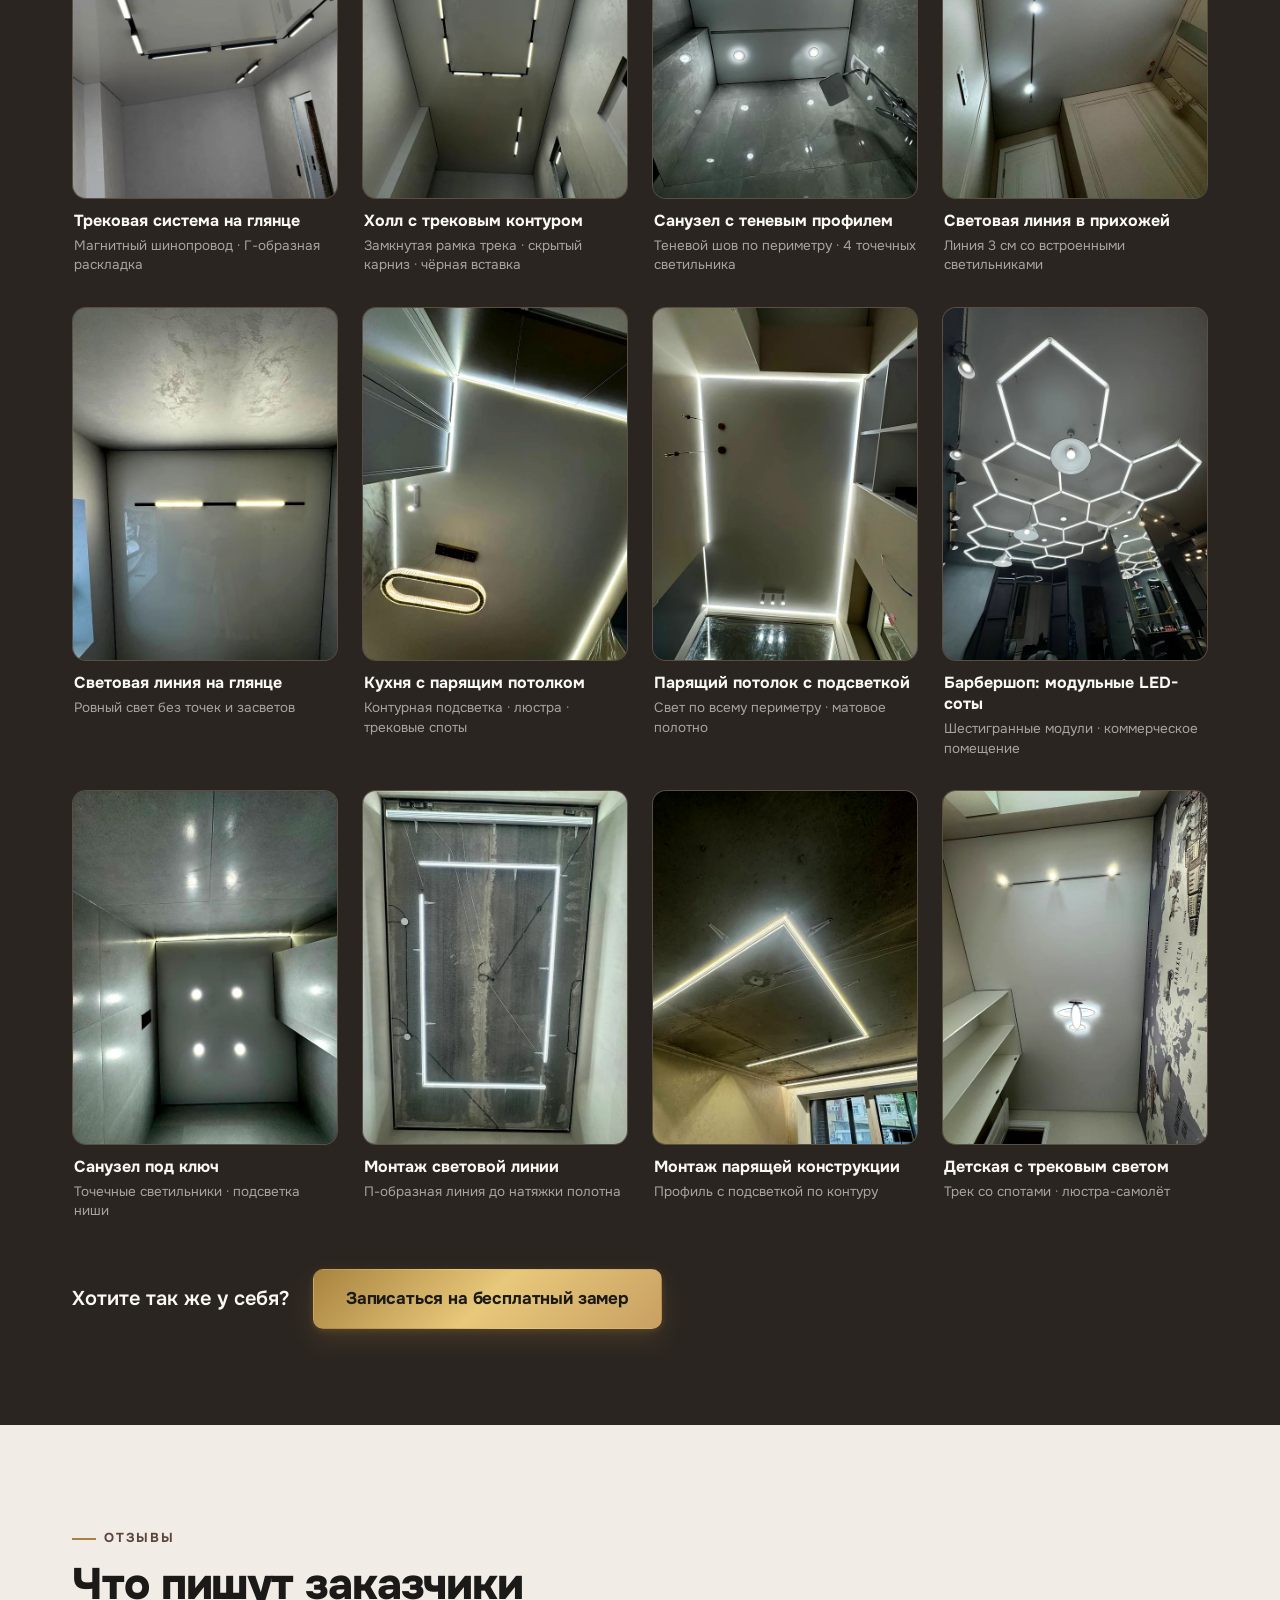
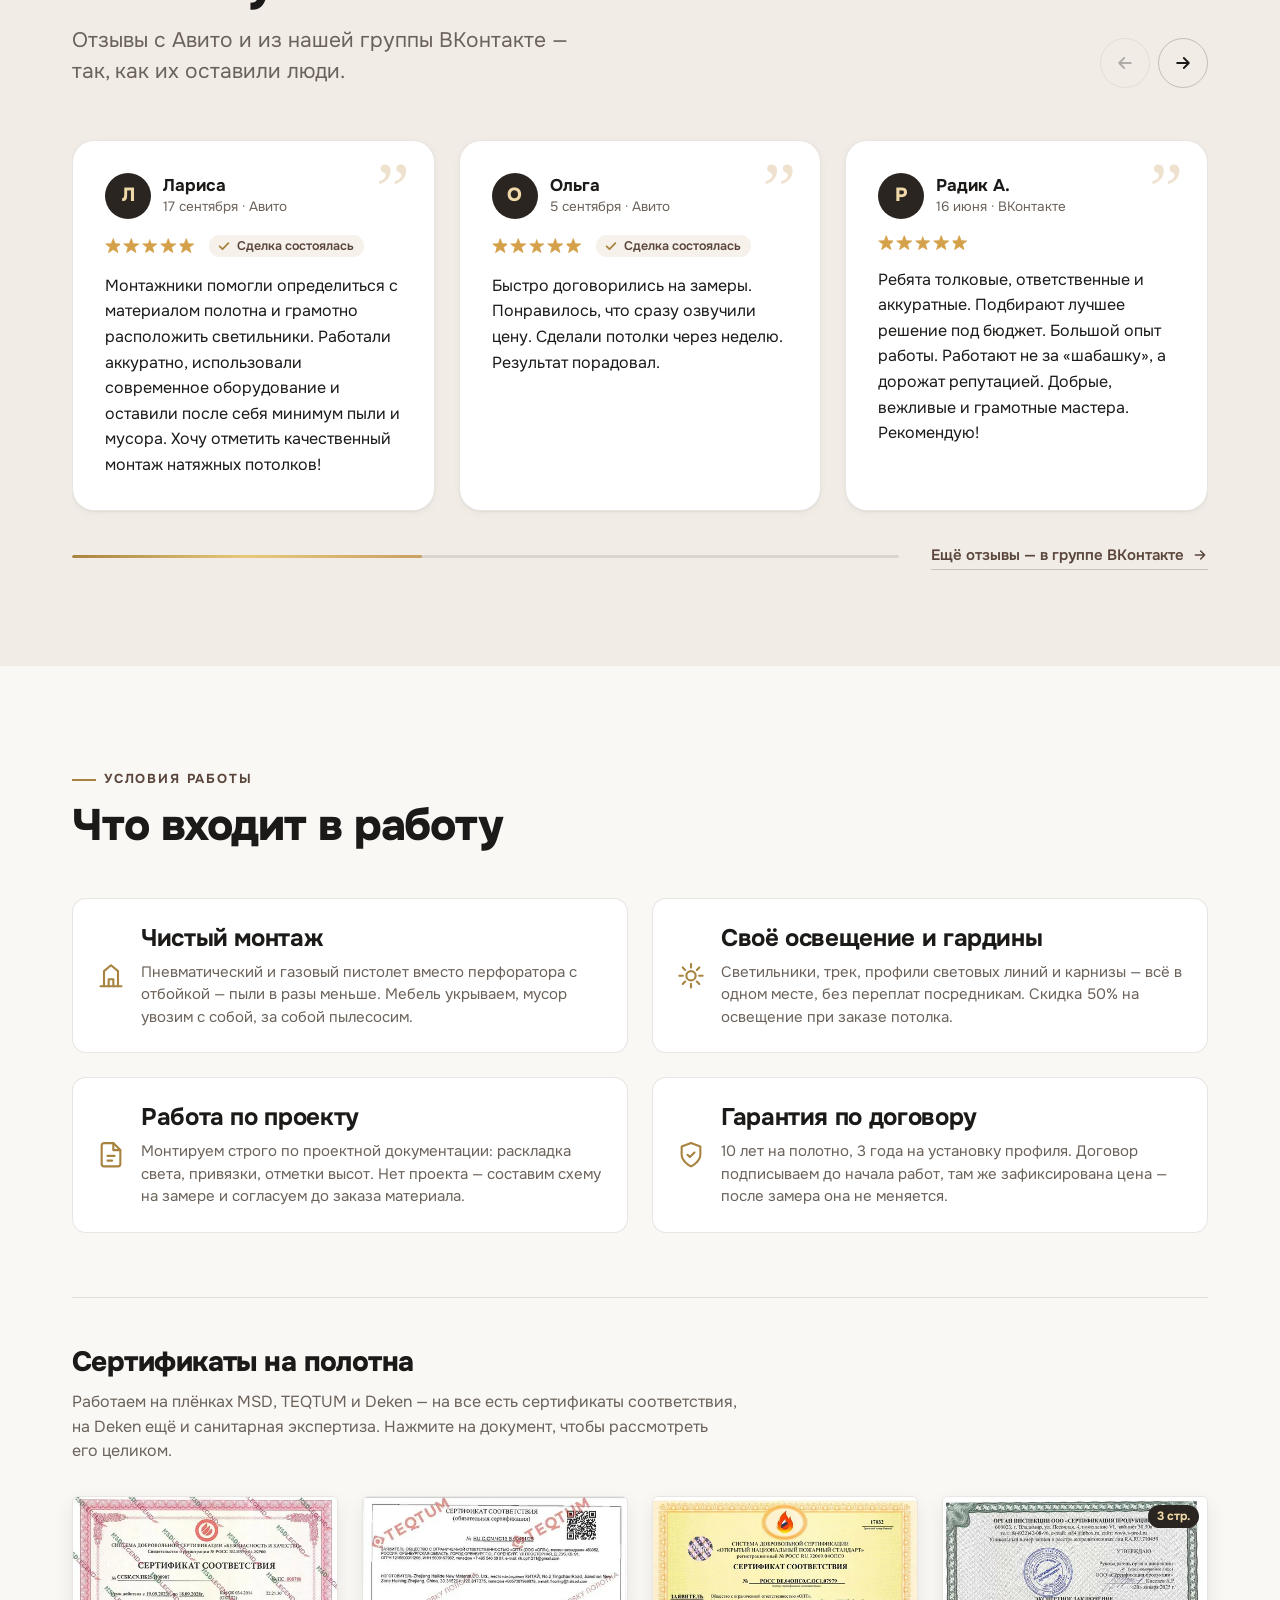
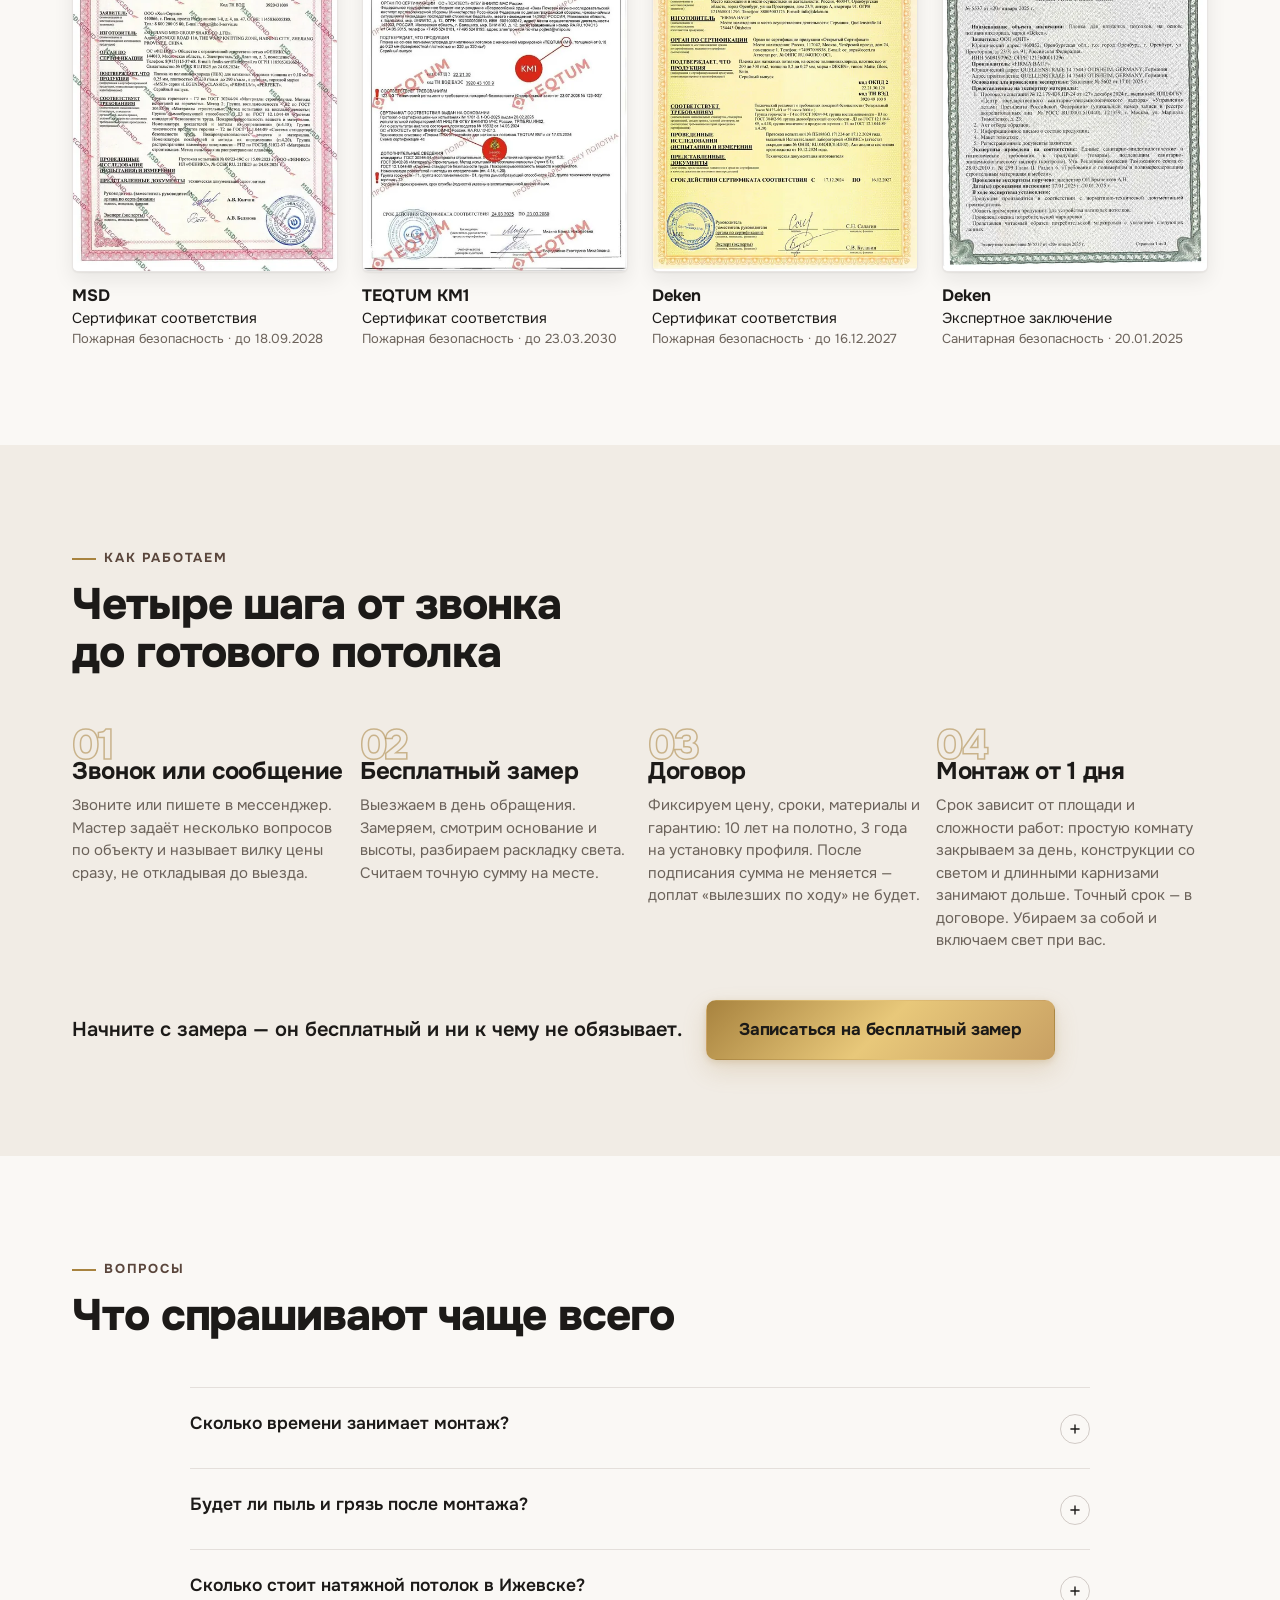
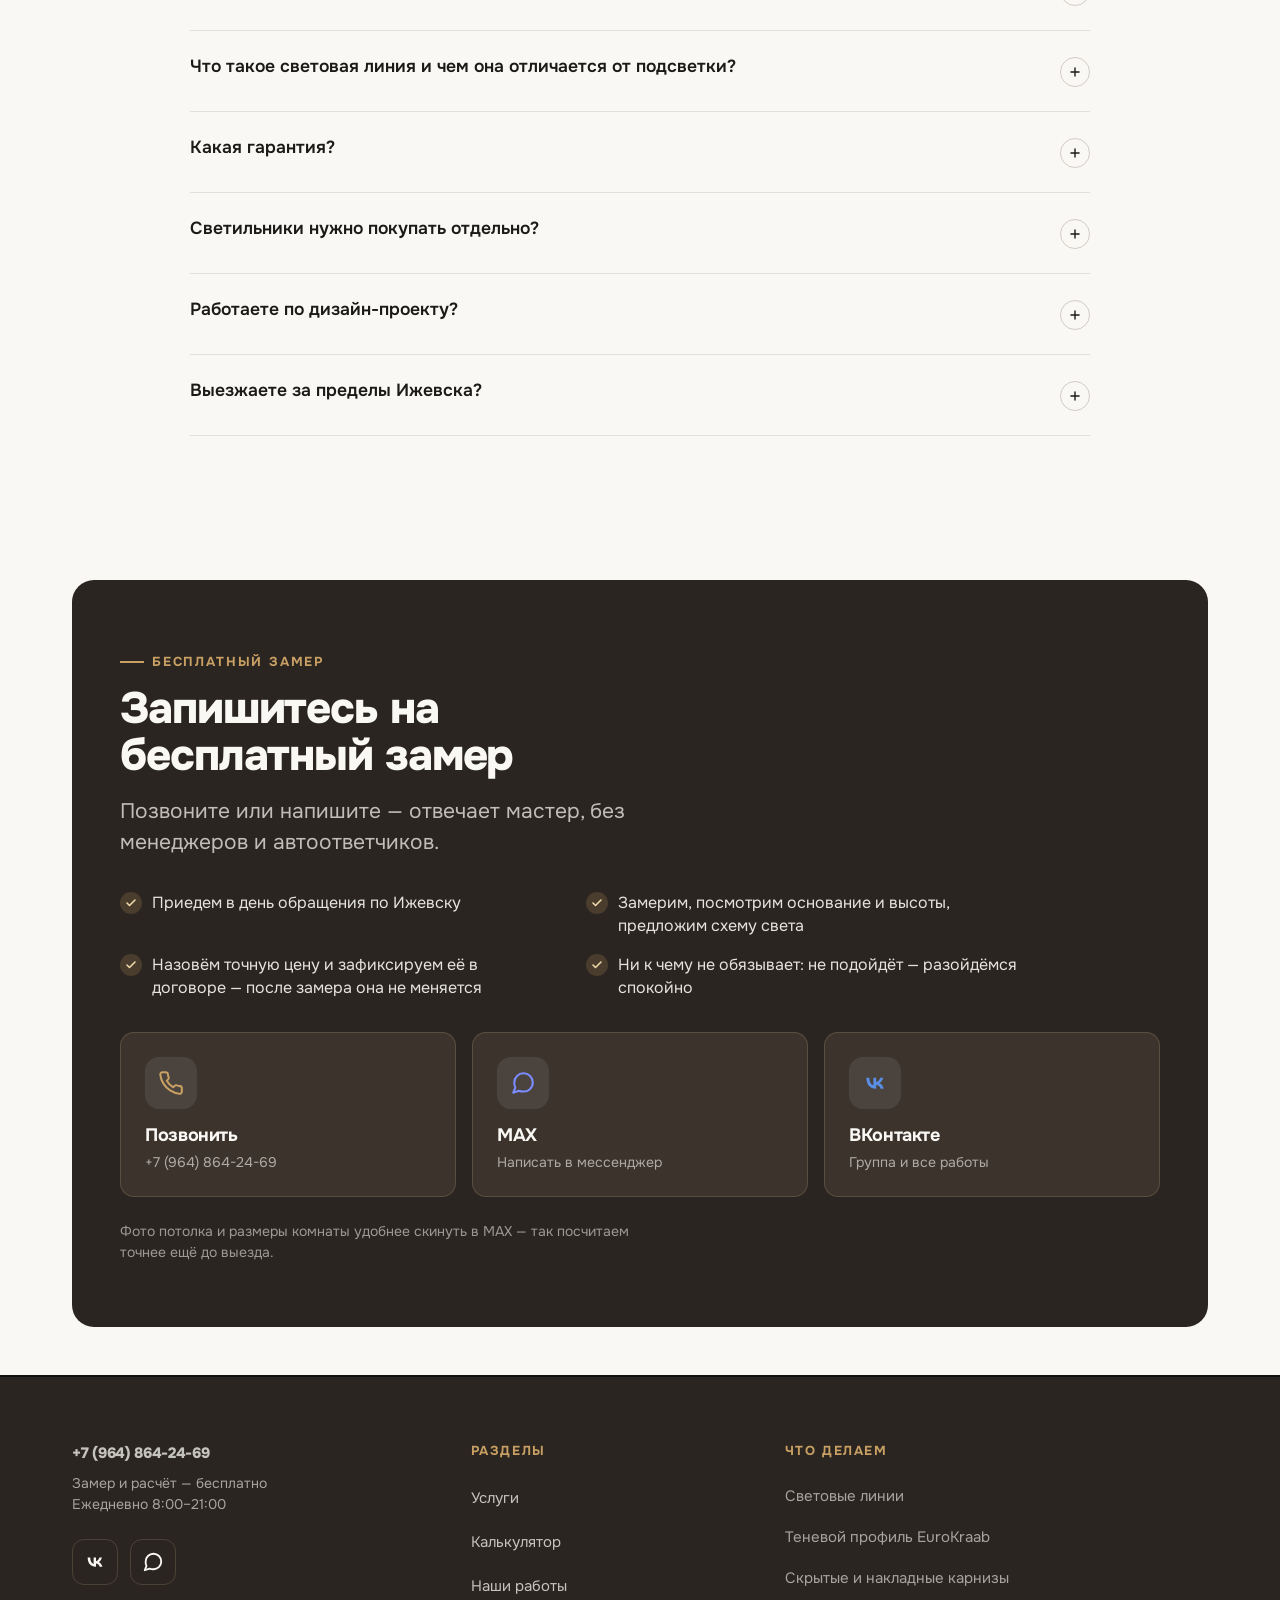
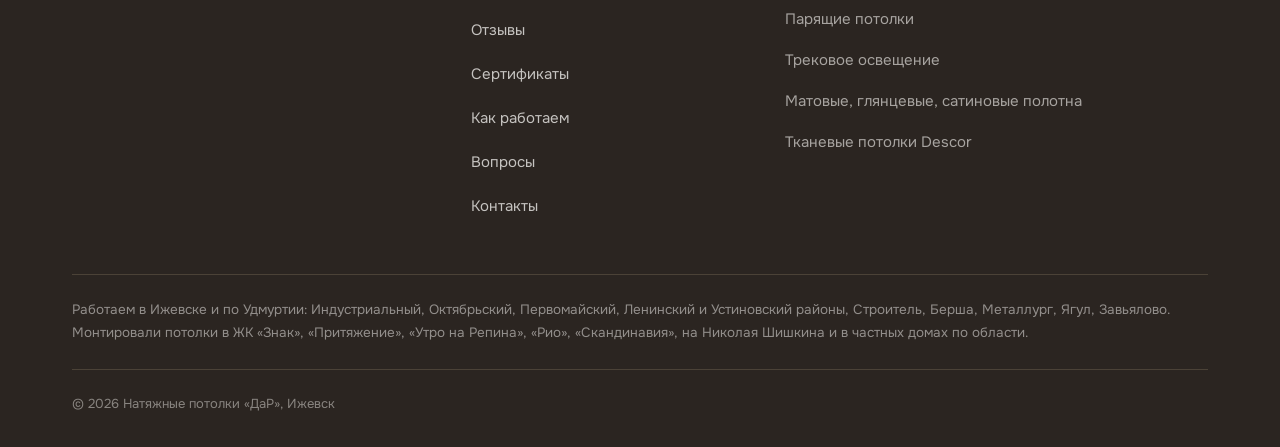
==== commit 21aee9a7: "Сертификаты на полотна MSD, TEQTUM и Deken - Блок «Сертификаты на полотна» в конце «Условий работы»:" ====
--- a/index.html
+++ b/index.html
@@ -30,7 +30,7 @@
 
 <link rel="icon" href="img/favicon.svg" type="image/svg+xml">
 <link rel="preload" href="fonts/onest-cyrillic.woff2" as="font" type="font/woff2" crossorigin>
-<link rel="stylesheet" href="css/style.css?v=18">
+<link rel="stylesheet" href="css/style.css?v=19">
 
 <script type="application/ld+json">
 {
@@ -698,6 +698,61 @@
         </div>
       </div>
     </div>
+
+    <!-- Сертификаты на полотна. Превью — img/docs/, крупные версии — img/docs/full/
+         (готовит _tools/prepare_images.py). У многостраничного документа страницы
+         перечислены в data-pages через пробел; data-title и data-meta — подпись в просмотре. -->
+    <div class="docs" id="docs">
+      <div class="docs__head">
+        <h3 class="docs__title">Сертификаты на полотна</h3>
+        <p class="docs__lead">Работаем на плёнках MSD, TEQTUM и Deken — на все есть сертификаты соответствия, на Deken ещё и санитарная экспертиза. Нажмите на документ, чтобы рассмотреть его целиком.</p>
+      </div>
+
+      <div class="docs__grid">
+        <button class="doc" type="button" aria-label="Открыть документ: MSD, сертификат соответствия"
+                data-pages="img/docs/full/msd-sertifikat.webp"
+                data-title="MSD — сертификат соответствия"
+                data-meta="Плёнка ПВХ серий Legend, Classic, Premium, Perfekt: пожарно-технические характеристики по ГОСТ. Действует до 18.09.2028.">
+          <span class="doc__paper"><img src="img/docs/msd-sertifikat.webp" width="480" height="679" loading="lazy" alt="Сертификат соответствия на плёнку ПВХ MSD для натяжных потолков"></span>
+          <span class="doc__brand">MSD</span>
+          <span class="doc__type">Сертификат соответствия</span>
+          <span class="doc__meta">Пожарная безопасность · до 18.09.2028</span>
+        </button>
+
+        <button class="doc" type="button" aria-label="Открыть документ: TEQTUM КМ1, сертификат соответствия"
+                data-pages="img/docs/full/teqtum-km1-sertifikat.webp"
+                data-title="TEQTUM КМ1 — сертификат соответствия"
+                data-meta="Обязательная сертификация, орган — ВНИИПО МЧС России. Группа горючести Г1, воспламеняемости В1. Действует до 23.03.2030.">
+          <span class="doc__paper"><img src="img/docs/teqtum-km1-sertifikat.webp" width="480" height="679" loading="lazy" alt="Сертификат соответствия на плёнку ПВХ TEQTUM КМ1 для натяжных потолков"></span>
+          <span class="doc__brand">TEQTUM КМ1</span>
+          <span class="doc__type">Сертификат соответствия</span>
+          <span class="doc__meta">Пожарная безопасность · до 23.03.2030</span>
+        </button>
+
+        <button class="doc" type="button" aria-label="Открыть документ: Deken, сертификат соответствия"
+                data-pages="img/docs/full/deken-sertifikat.webp"
+                data-title="Deken — сертификат соответствия"
+                data-meta="Плёнка ПВХ Deken: Matte, Gloss, Satin. Требования пожарной безопасности, 123-ФЗ. Действует до 16.12.2027.">
+          <span class="doc__paper"><img src="img/docs/deken-sertifikat.webp" width="480" height="679" loading="lazy" alt="Сертификат соответствия на плёнку ПВХ Deken для натяжных потолков"></span>
+          <span class="doc__brand">Deken</span>
+          <span class="doc__type">Сертификат соответствия</span>
+          <span class="doc__meta">Пожарная безопасность · до 16.12.2027</span>
+        </button>
+
+        <button class="doc" type="button" aria-label="Открыть документ: Deken, экспертное заключение о санитарной безопасности, 3 страницы"
+                data-pages="img/docs/full/deken-sanpin-1.webp img/docs/full/deken-sanpin-2.webp img/docs/full/deken-sanpin-3.webp"
+                data-title="Deken — экспертное заключение № 5537"
+                data-meta="Санитарно-эпидемиологическая экспертиза: плёнка соответствует требованиям ЕАЭС к полимерным строительным материалам.">
+          <span class="doc__paper">
+            <img src="img/docs/deken-sanpin-1.webp" width="480" height="679" loading="lazy" alt="Экспертное заключение о санитарной безопасности плёнки Deken">
+            <span class="doc__pages" aria-hidden="true">3 стр.</span>
+          </span>
+          <span class="doc__brand">Deken</span>
+          <span class="doc__type">Экспертное заключение</span>
+          <span class="doc__meta">Санитарная безопасность · 20.01.2025</span>
+        </button>
+      </div>
+    </div>
   </div>
 </section>
 
@@ -883,6 +938,7 @@
           <li><a href="#calc">Калькулятор</a></li>
           <li><a href="#portfolio">Наши работы</a></li>
           <li><a href="#reviews">Отзывы</a></li>
+          <li><a href="#docs">Сертификаты</a></li>
           <li><a href="#steps">Как работаем</a></li>
           <li><a href="#faq">Вопросы</a></li>
           <li><a href="#svyaz">Контакты</a></li>
@@ -961,7 +1017,7 @@
   </figure>
 </div>
 
-<script src="js/main.js?v=18" defer></script>
-<script src="js/calc.js?v=18" defer></script>
+<script src="js/main.js?v=19" defer></script>
+<script src="js/calc.js?v=19" defer></script>
 </body>
 </html>
--- a/css/style.css
+++ b/css/style.css
@@ -714,17 +714,40 @@
 .lightbox img{max-height:74vh; width:auto; border-radius:var(--radius); box-shadow:var(--shadow-lg)}
 .lightbox__cap{margin-top:var(--s-4); text-align:center; color:var(--bg); font-size:15px; max-width:56ch}
 .lightbox__cap b{display:block; font-size:18px; margin-bottom:4px}
+/* кнопки поверх картинки: на телефоне фото и документ занимают всю ширину,
+   и прозрачные стрелки под ними терялись — поэтому тёмная подложка */
 .lightbox__close,.lightbox__nav{
-  position:absolute; display:grid; place-items:center;
+  position:absolute; z-index:1; display:grid; place-items:center;
   width:52px; height:52px; border-radius:50%;
-  background:rgba(250,248,245,.1); color:var(--bg);
-  border:1px solid rgba(250,248,245,.2);
+  background:rgba(28,26,24,.62); color:var(--bg);
+  border:1px solid rgba(250,248,245,.28);
+  -webkit-backdrop-filter:blur(6px); backdrop-filter:blur(6px);
   transition:background-color var(--dur) var(--ease);
 }
-.lightbox__close:hover,.lightbox__nav:hover{background:rgba(250,248,245,.22)}
+.lightbox__close:hover,.lightbox__nav:hover{background:rgba(28,26,24,.85)}
 .lightbox__close{top:var(--s-4); right:var(--s-4)}
 .lightbox__nav--prev{left:var(--s-3); top:50%; transform:translateY(-50%)}
 .lightbox__nav--next{right:var(--s-3); top:50%; transform:translateY(-50%)}
+.lightbox--single .lightbox__nav{display:none}
+@media (max-width:639px){
+  .lightbox__nav{width:44px; height:44px}
+  .lightbox__nav--prev{left:var(--s-2)}
+  .lightbox__nav--next{right:var(--s-2)}
+  .lightbox__cap{font-size:14px}
+  .lightbox__cap b{font-size:16px}
+}
+
+/* документ в просмотре — выше, на белом листе и со ссылкой на полный размер */
+.lightbox--doc img{max-height:calc(100vh - 190px); background:#fff; border-radius:4px}
+@media (max-width:639px){
+  .lightbox--doc img{max-height:calc(100vh - 250px); max-height:calc(100dvh - 250px)}
+}
+.lightbox__open{
+  display:block; width:fit-content; margin:var(--s-3) auto 0;
+  color:var(--gold-light); font-weight:600; font-size:14.5px;
+  text-decoration:underline; text-underline-offset:3px;
+}
+.lightbox__open:hover{color:var(--gold)}
 
 /* --------------------------------------------------------------------------
    10b. Отзывы — лента со свайпом, на широких экранах ещё и стрелки
@@ -826,6 +849,39 @@
 .why__item svg{flex:none; color:var(--gold-deep)}
 .why__item h3{margin-bottom:var(--s-2)}
 .why__item p{font-size:15px; color:var(--ink-soft); line-height:1.5}
+
+/* сертификаты на полотна — в конце «Условий работы» */
+.docs{margin-top:var(--s-8); padding-top:var(--s-7); border-top:1px solid var(--border)}
+.docs__head{max-width:62ch; margin-bottom:var(--s-6)}
+.docs__title{font-size:clamp(22px,3vw,28px); font-weight:800; letter-spacing:-.02em; line-height:1.15}
+.docs__lead{margin-top:var(--s-3); font-size:16px; line-height:1.55; color:var(--ink-soft); text-wrap:pretty}
+.docs__grid{display:grid; grid-template-columns:repeat(2,1fr); gap:var(--s-5) var(--s-3)}
+@media (min-width:768px){ .docs__grid{grid-template-columns:repeat(4,1fr); gap:var(--s-6) var(--s-4)} }
+@media (min-width:1024px){ .docs__grid{column-gap:var(--s-5)} }
+
+.doc{display:flex; flex-direction:column; gap:2px; width:100%; text-align:left}
+.doc__paper{
+  position:relative; display:block;
+  margin-bottom:var(--s-3);
+  aspect-ratio:1000/1414;                  /* лист A4 */
+  background:#fff;
+  border:1px solid var(--border);
+  border-radius:6px; overflow:hidden;
+  box-shadow:0 1px 2px rgba(28,26,24,.06), 0 8px 20px rgba(28,26,24,.08);
+  transition:transform var(--dur) var(--ease), box-shadow var(--dur) var(--ease);
+}
+.doc__paper img{width:100%; height:100%; object-fit:cover; object-position:top}
+.doc:hover .doc__paper{transform:translateY(-4px); box-shadow:0 2px 4px rgba(28,26,24,.06), 0 18px 36px rgba(28,26,24,.14)}
+.doc__pages{
+  position:absolute; top:var(--s-2); right:var(--s-2);
+  padding:3px 9px; border-radius:99px;
+  background:var(--dark); color:var(--gold-light);
+  font-size:12px; font-weight:700; line-height:1.4;
+}
+.doc__brand{font-size:16.5px; font-weight:700; line-height:1.25}
+.doc:hover .doc__brand{color:var(--gold-deep)}
+.doc__type{font-size:14.5px; line-height:1.35}
+.doc__meta{font-size:13px; line-height:1.4; color:var(--ink-soft)}
 
 .steps{counter-reset:step; display:grid; gap:var(--s-5)}
 @media (min-width:768px){ .steps{grid-template-columns:repeat(4,1fr); gap:var(--s-4)} }
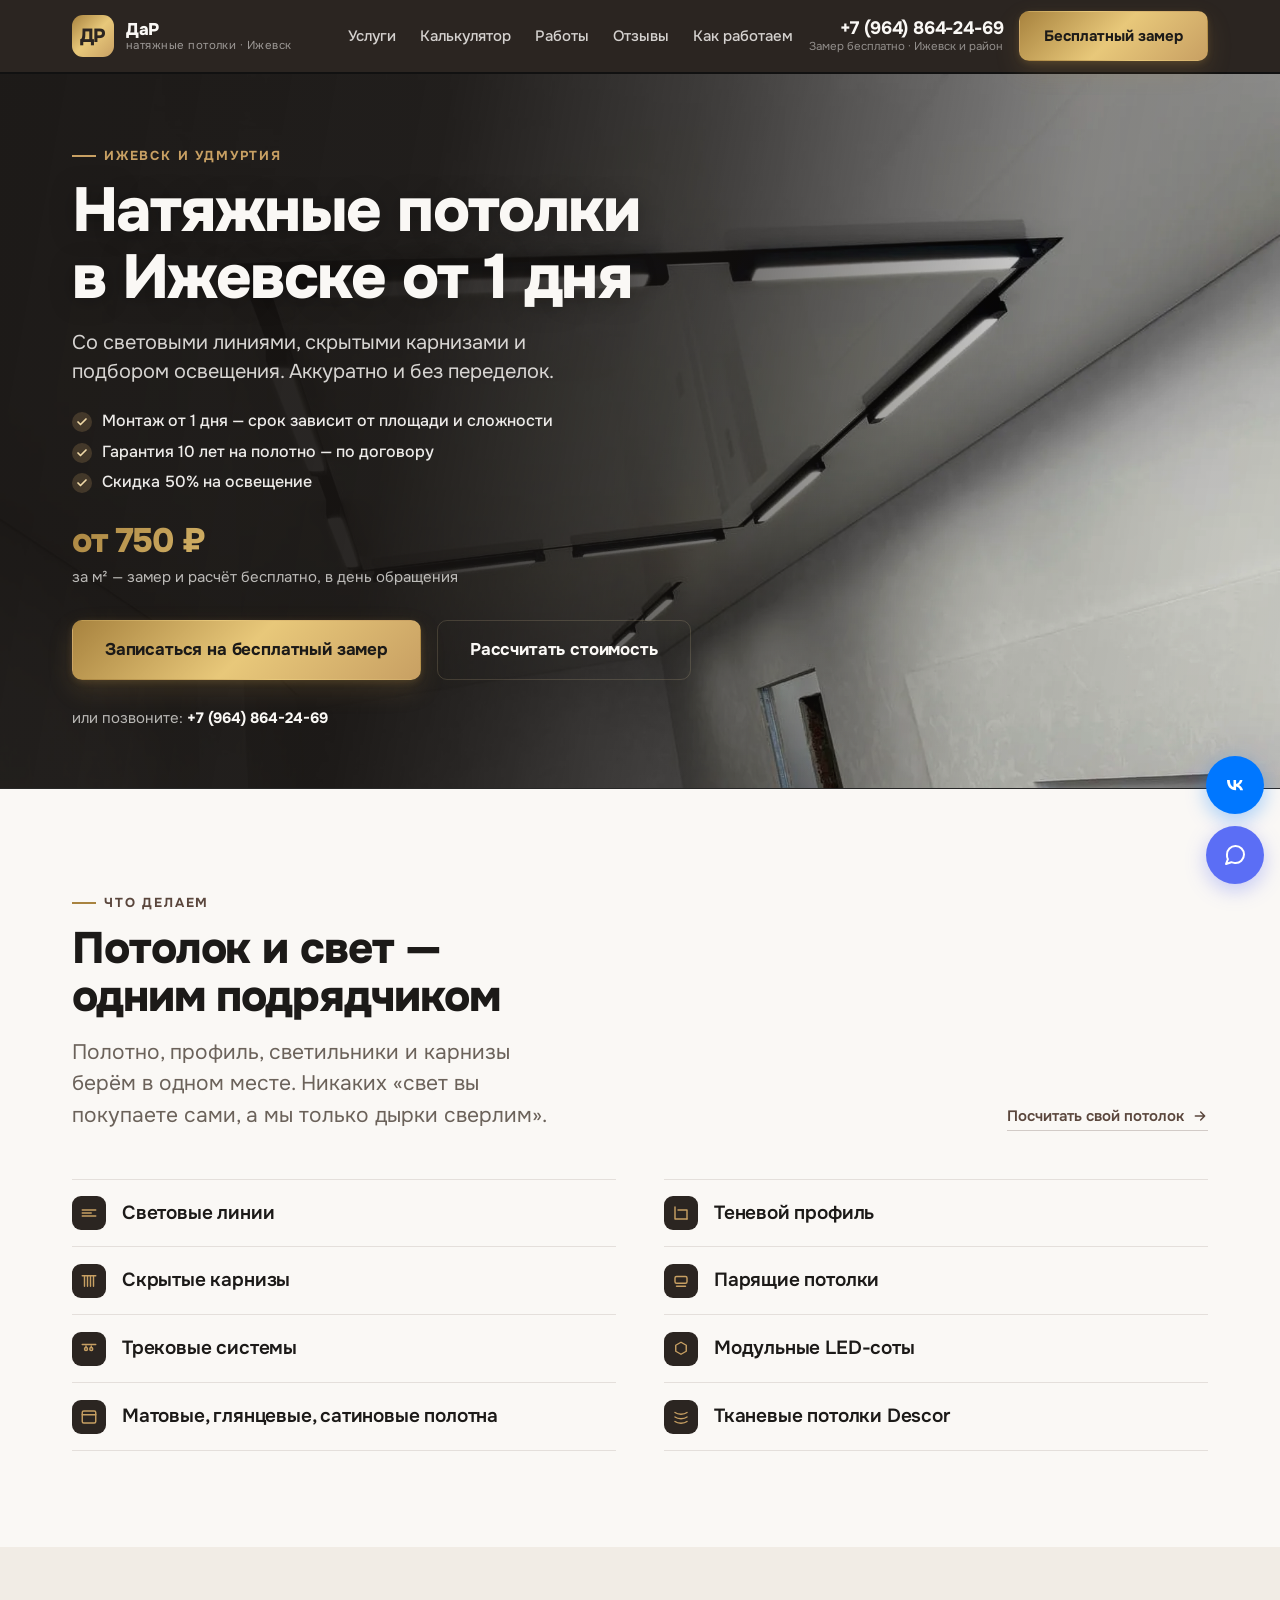
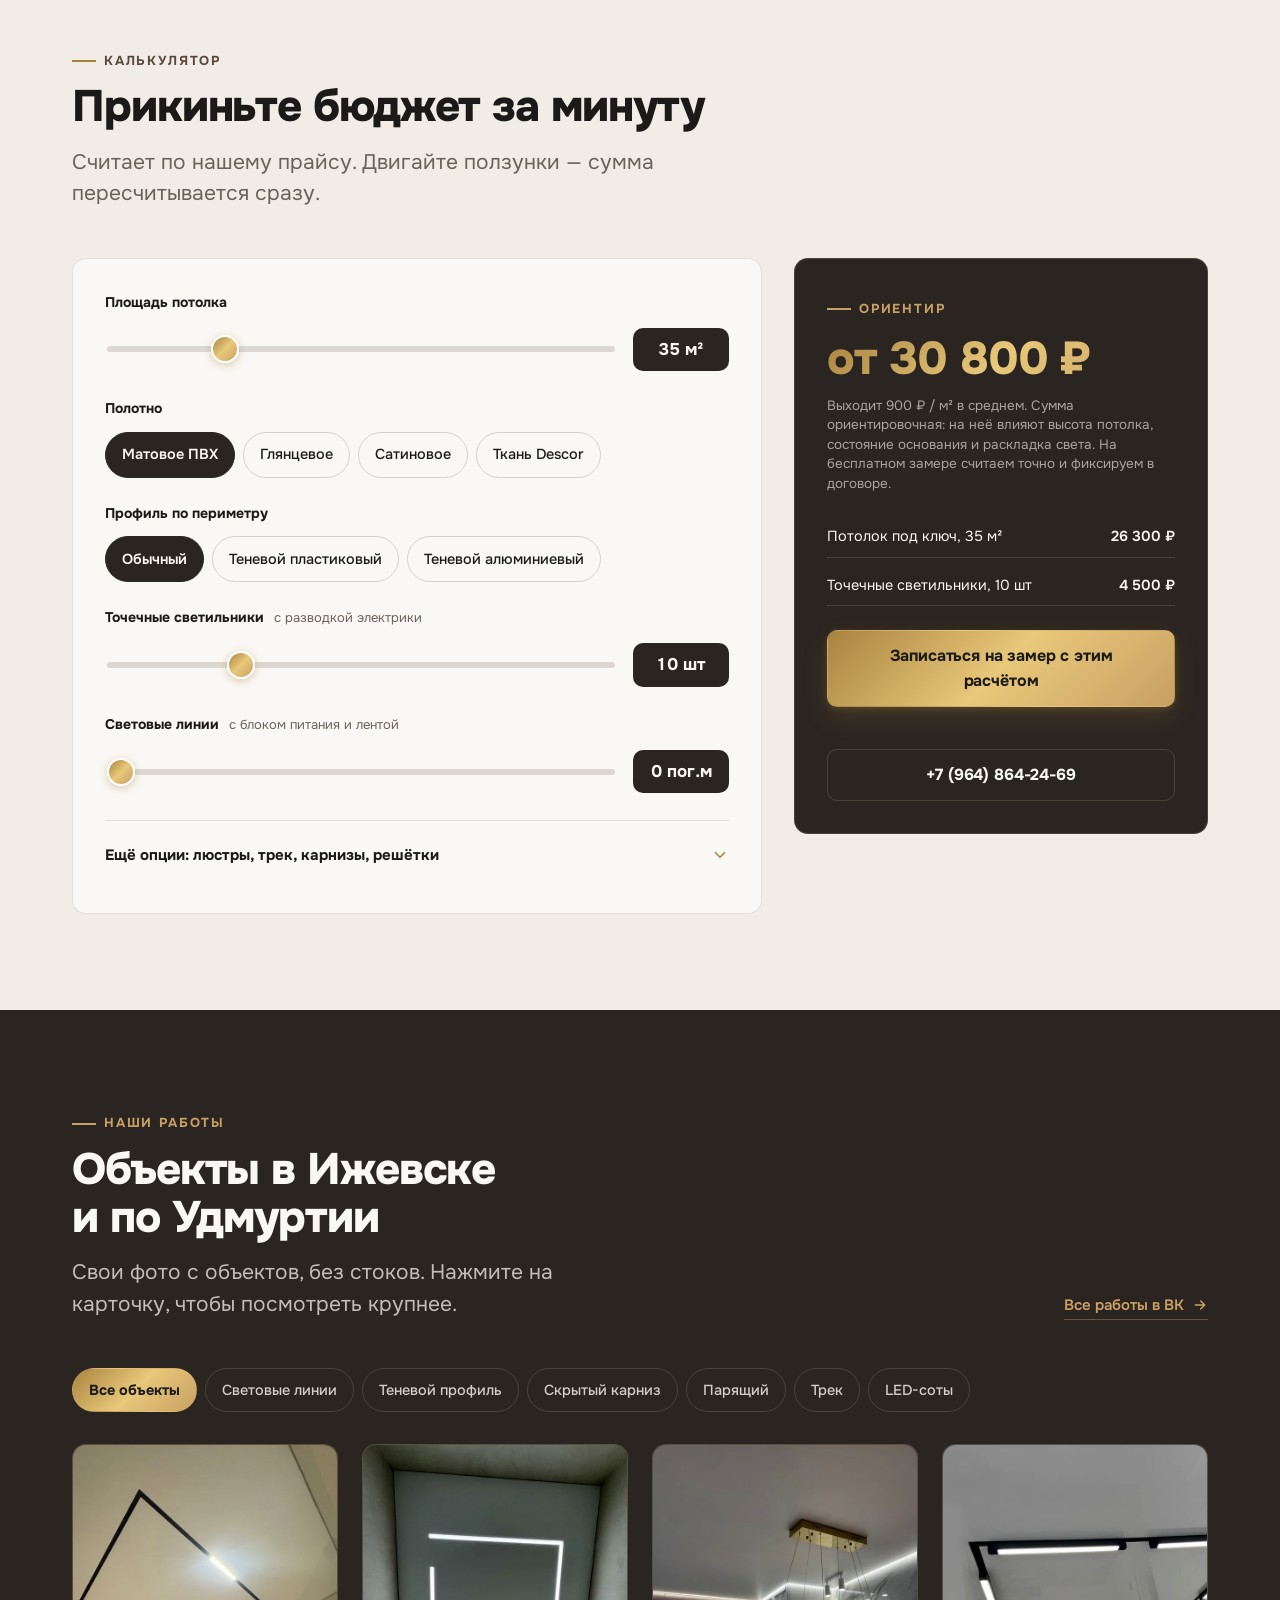
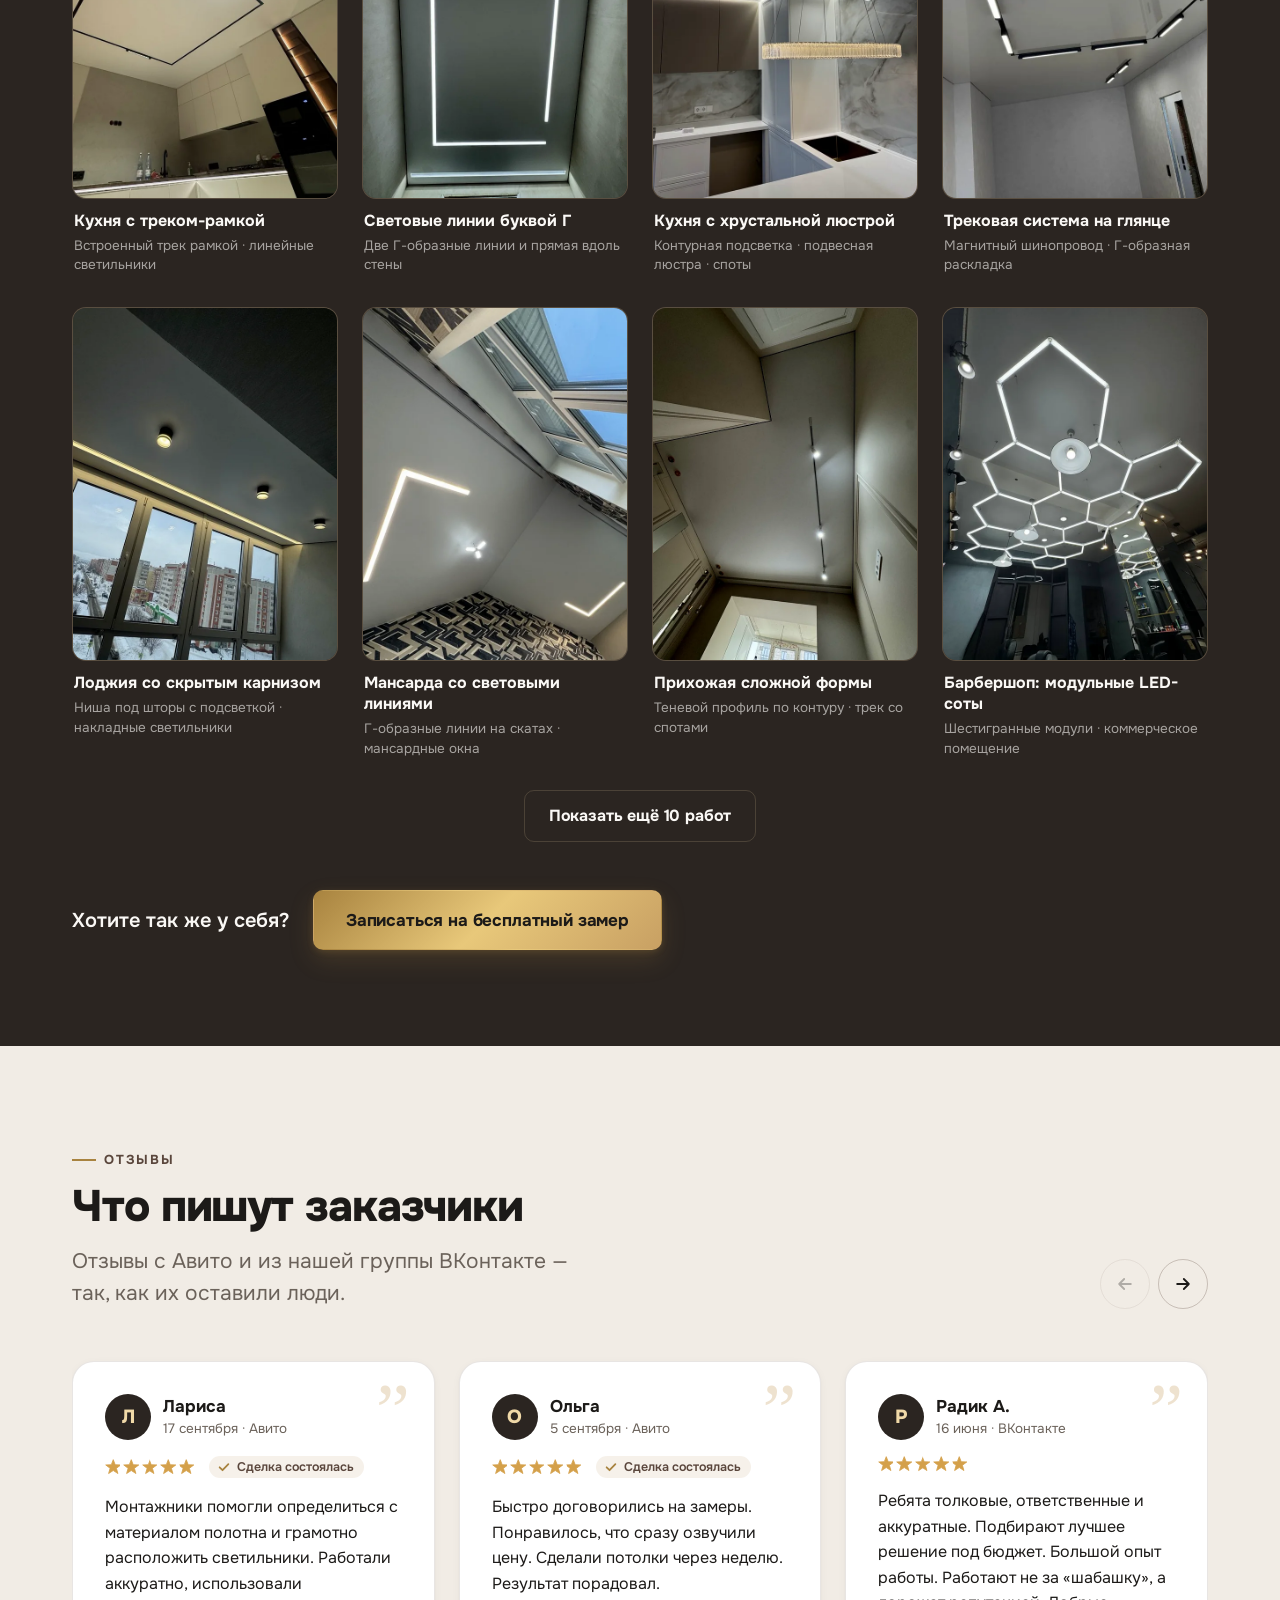
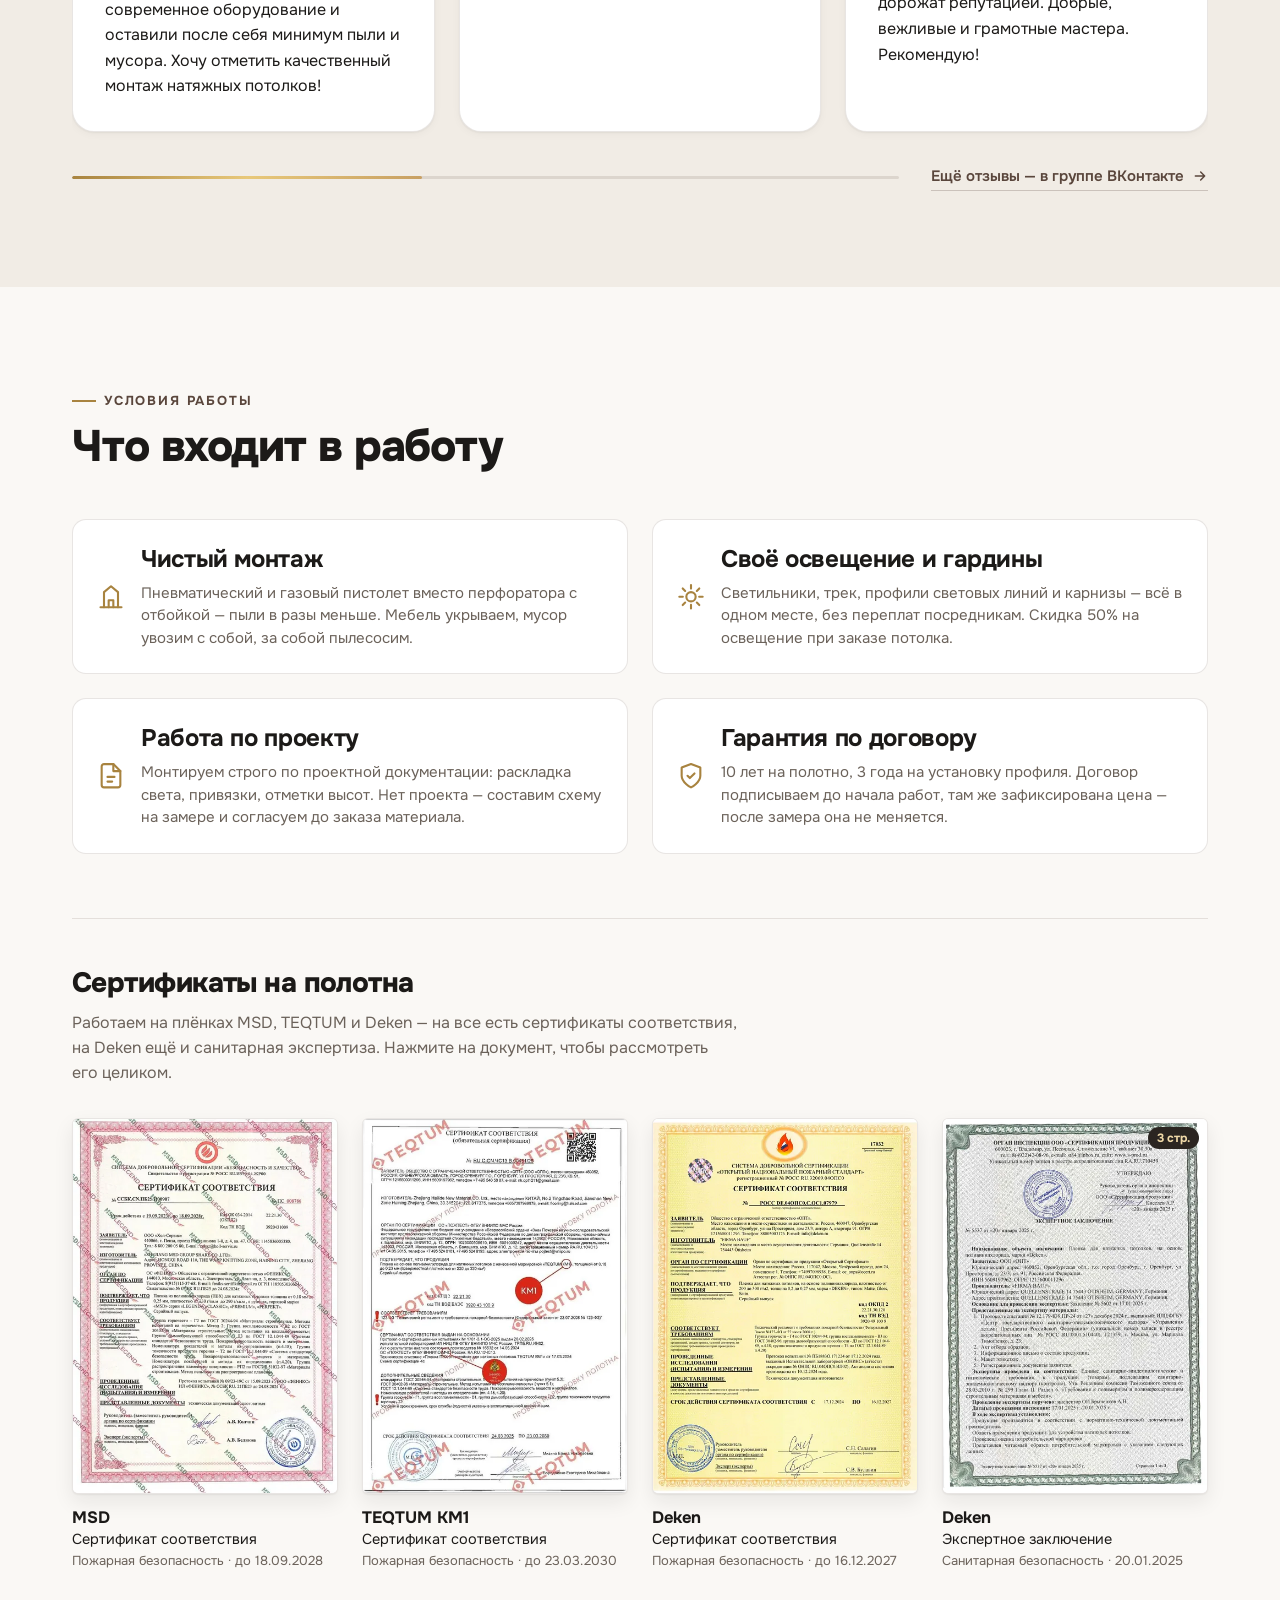
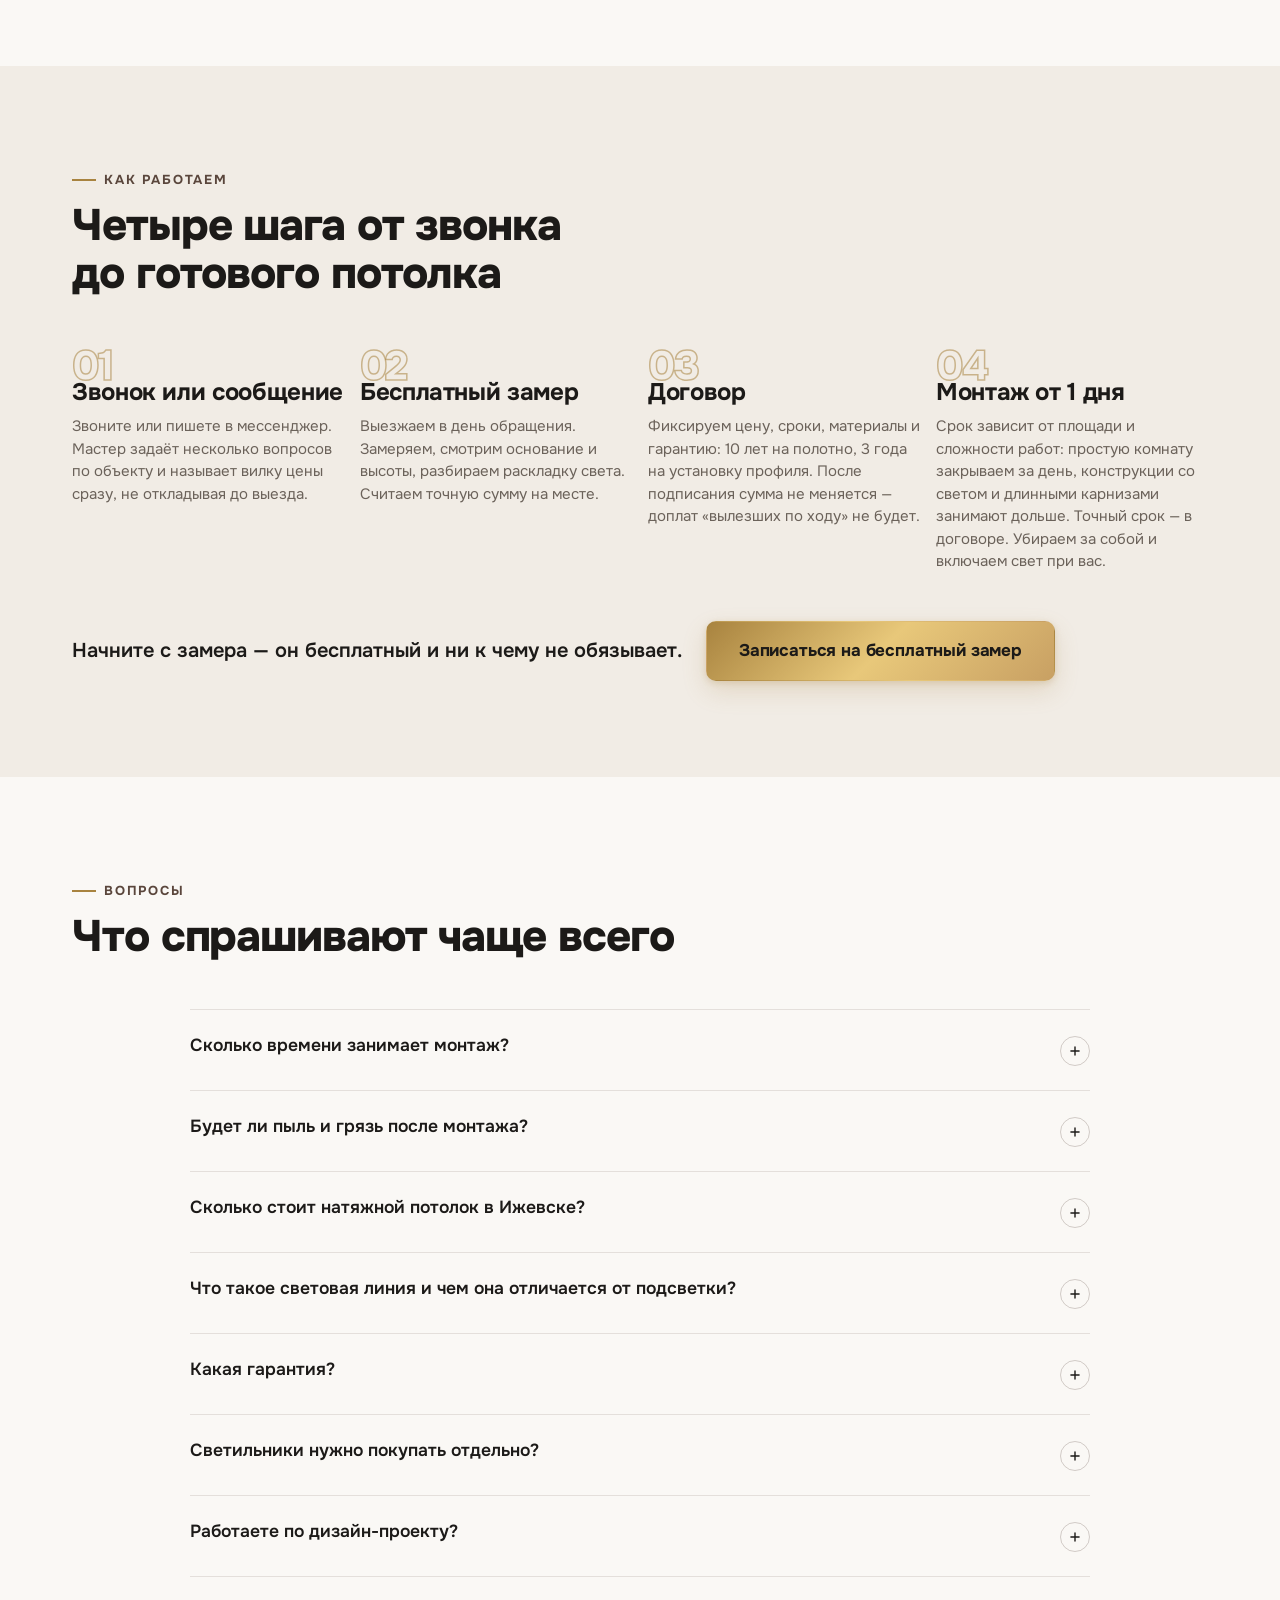
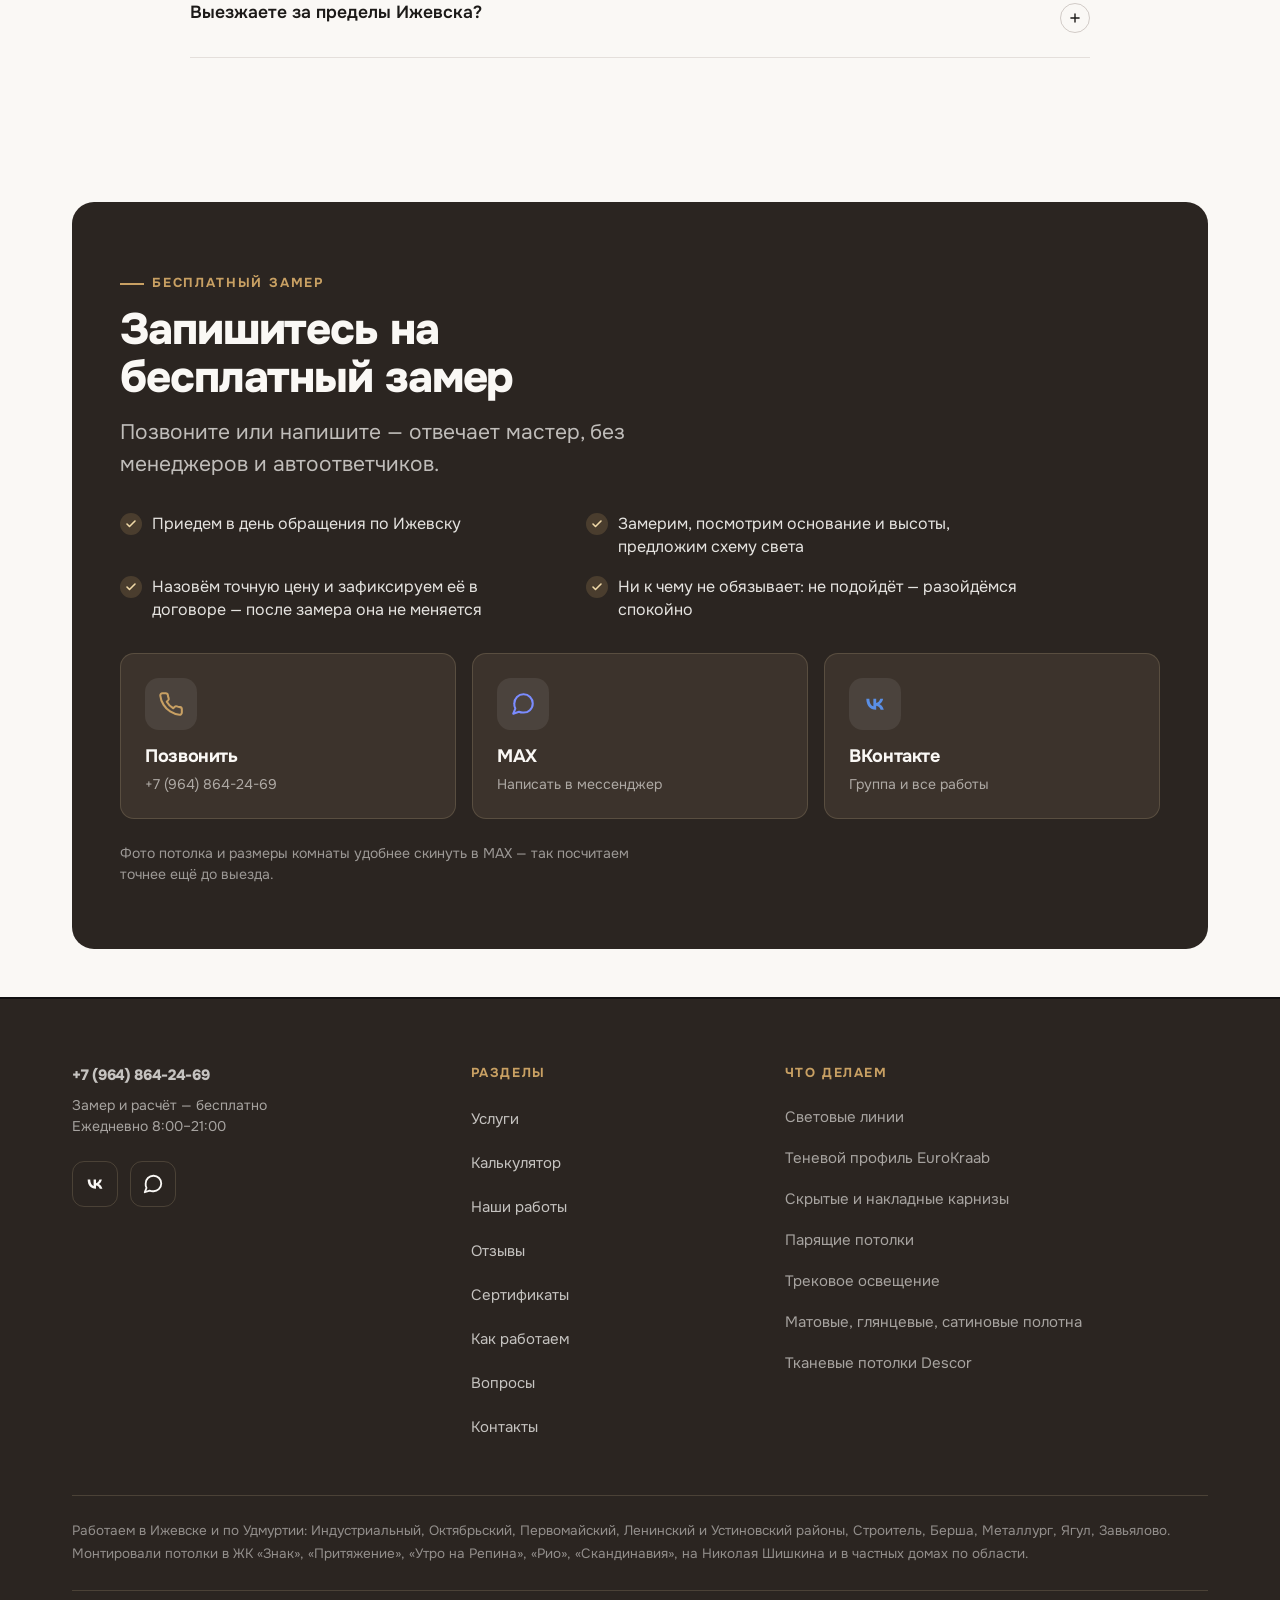
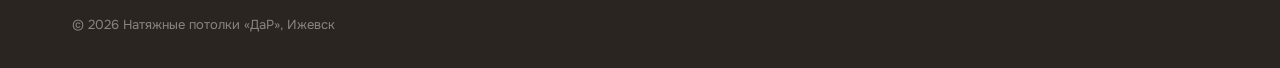
==== commit 026537e7: "Портфолио: 7 новых работ и кнопка «Показать ещё» - Новые работы: кухня с треком-рамкой, световые лин" ====
--- a/index.html
+++ b/index.html
@@ -30,7 +30,7 @@
 
 <link rel="icon" href="img/favicon.svg" type="image/svg+xml">
 <link rel="preload" href="fonts/onest-cyrillic.woff2" as="font" type="font/woff2" crossorigin>
-<link rel="stylesheet" href="css/style.css?v=19">
+<link rel="stylesheet" href="css/style.css?v=20">
 
 <script type="application/ld+json">
 {
@@ -416,7 +416,42 @@
       <button class="filter" type="button" data-filter="soty" aria-pressed="false">LED-соты</button>
     </div>
 
-    <div class="works">
+    <!-- Порядок = порядок показа: первые 8 видно сразу (на планшете 9),
+         остальные открывает кнопка «Показать ещё». На телефоне — лента целиком. -->
+    <div class="works" id="works">
+      <button class="work" type="button" data-tags="track" aria-label="Открыть фото: Кухня с треком-рамкой">
+        <span class="work__media">
+          <img src="img/portfolio/kuhnya-trek-ramka.webp" data-full="img/portfolio/full/kuhnya-trek-ramka.webp" width="600" height="800" loading="lazy" alt="Встроенная трековая система рамкой на натяжном потолке кухни, Ижевск" data-ph="Кухня с треком-рамкой">
+          <span class="work__zoom" aria-hidden="true"><svg width="17" height="17" viewBox="0 0 24 24" fill="none" stroke="currentColor" stroke-width="2" stroke-linecap="round"><circle cx="11" cy="11" r="7"/><path d="M21 21l-4.3-4.3M11 8v6M8 11h6"/></svg></span>
+        </span>
+        <span class="work__body">
+          <span class="work__title">Кухня с треком-рамкой</span>
+          <span class="work__meta">Встроенный трек рамкой · линейные светильники</span>
+        </span>
+      </button>
+
+      <button class="work" type="button" data-tags="line" aria-label="Открыть фото: Световые линии буквой Г">
+        <span class="work__media">
+          <img src="img/portfolio/svetovye-linii-bukvoy-g.webp" data-full="img/portfolio/full/svetovye-linii-bukvoy-g.webp" width="600" height="800" loading="lazy" alt="Две Г-образные световые линии на матовом натяжном потолке, Ижевск" data-ph="Световые линии буквой Г">
+          <span class="work__zoom" aria-hidden="true"><svg width="17" height="17" viewBox="0 0 24 24" fill="none" stroke="currentColor" stroke-width="2" stroke-linecap="round"><circle cx="11" cy="11" r="7"/><path d="M21 21l-4.3-4.3M11 8v6M8 11h6"/></svg></span>
+        </span>
+        <span class="work__body">
+          <span class="work__title">Световые линии буквой Г</span>
+          <span class="work__meta">Две Г-образные линии и прямая вдоль стены</span>
+        </span>
+      </button>
+
+      <button class="work" type="button" data-tags="floating" aria-label="Открыть фото: Кухня с хрустальной люстрой">
+        <span class="work__media">
+          <img src="img/portfolio/kuhnya-lyustra-podsvetka.webp" data-full="img/portfolio/full/kuhnya-lyustra-podsvetka.webp" width="600" height="800" loading="lazy" alt="Натяжной потолок с контурной подсветкой и хрустальной люстрой на кухне, Ижевск" data-ph="Кухня с хрустальной люстрой">
+          <span class="work__zoom" aria-hidden="true"><svg width="17" height="17" viewBox="0 0 24 24" fill="none" stroke="currentColor" stroke-width="2" stroke-linecap="round"><circle cx="11" cy="11" r="7"/><path d="M21 21l-4.3-4.3M11 8v6M8 11h6"/></svg></span>
+        </span>
+        <span class="work__body">
+          <span class="work__title">Кухня с хрустальной люстрой</span>
+          <span class="work__meta">Контурная подсветка · подвесная люстра · споты</span>
+        </span>
+      </button>
+
       <button class="work" type="button" data-tags="track" aria-label="Открыть фото: Трековая система на глянце">
         <span class="work__media">
           <img src="img/portfolio/trek-glyanec.webp" data-full="img/portfolio/full/trek-glyanec.webp" width="600" height="800" loading="lazy" alt="Натяжной потолок с магнитной трековой системой на глянцевом полотне, Ижевск" data-ph="Трековая система на глянце">
@@ -428,6 +463,72 @@
         </span>
       </button>
 
+      <button class="work" type="button" data-tags="cornice" aria-label="Открыть фото: Лоджия со скрытым карнизом">
+        <span class="work__media">
+          <img src="img/portfolio/lodzhiya-skrytyy-karniz.webp" data-full="img/portfolio/full/lodzhiya-skrytyy-karniz.webp" width="600" height="800" loading="lazy" alt="Скрытый карниз с подсветкой и накладные светильники на натяжном потолке лоджии, Ижевск" data-ph="Лоджия со скрытым карнизом">
+          <span class="work__zoom" aria-hidden="true"><svg width="17" height="17" viewBox="0 0 24 24" fill="none" stroke="currentColor" stroke-width="2" stroke-linecap="round"><circle cx="11" cy="11" r="7"/><path d="M21 21l-4.3-4.3M11 8v6M8 11h6"/></svg></span>
+        </span>
+        <span class="work__body">
+          <span class="work__title">Лоджия со скрытым карнизом</span>
+          <span class="work__meta">Ниша под шторы с подсветкой · накладные светильники</span>
+        </span>
+      </button>
+
+      <button class="work" type="button" data-tags="line" aria-label="Открыть фото: Мансарда со световыми линиями">
+        <span class="work__media">
+          <img src="img/portfolio/mansarda-svetovye-linii.webp" data-full="img/portfolio/full/mansarda-svetovye-linii.webp" width="600" height="800" loading="lazy" alt="Световые линии на натяжном потолке мансарды со скатами, Ижевск" data-ph="Мансарда со световыми линиями">
+          <span class="work__zoom" aria-hidden="true"><svg width="17" height="17" viewBox="0 0 24 24" fill="none" stroke="currentColor" stroke-width="2" stroke-linecap="round"><circle cx="11" cy="11" r="7"/><path d="M21 21l-4.3-4.3M11 8v6M8 11h6"/></svg></span>
+        </span>
+        <span class="work__body">
+          <span class="work__title">Мансарда со световыми линиями</span>
+          <span class="work__meta">Г-образные линии на скатах · мансардные окна</span>
+        </span>
+      </button>
+
+      <button class="work" type="button" data-tags="track shadow" aria-label="Открыть фото: Прихожая сложной формы">
+        <span class="work__media">
+          <img src="img/portfolio/prihozhaya-trek-tenevoy.webp" data-full="img/portfolio/full/prihozhaya-trek-tenevoy.webp" width="600" height="800" loading="lazy" alt="Натяжной потолок сложной формы с теневым профилем и встроенным треком в прихожей, Ижевск" data-ph="Прихожая сложной формы">
+          <span class="work__zoom" aria-hidden="true"><svg width="17" height="17" viewBox="0 0 24 24" fill="none" stroke="currentColor" stroke-width="2" stroke-linecap="round"><circle cx="11" cy="11" r="7"/><path d="M21 21l-4.3-4.3M11 8v6M8 11h6"/></svg></span>
+        </span>
+        <span class="work__body">
+          <span class="work__title">Прихожая сложной формы</span>
+          <span class="work__meta">Теневой профиль по контуру · трек со спотами</span>
+        </span>
+      </button>
+
+      <button class="work" type="button" data-tags="soty" aria-label="Открыть фото: Барбершоп: модульные LED-соты">
+        <span class="work__media">
+          <img src="img/portfolio/led-soty-barbershop.webp" data-full="img/portfolio/full/led-soty-barbershop.webp" width="600" height="800" loading="lazy" alt="Модульные LED-соты на потолке барбершопа, Ижевск" data-ph="Барбершоп: модульные LED-соты">
+          <span class="work__zoom" aria-hidden="true"><svg width="17" height="17" viewBox="0 0 24 24" fill="none" stroke="currentColor" stroke-width="2" stroke-linecap="round"><circle cx="11" cy="11" r="7"/><path d="M21 21l-4.3-4.3M11 8v6M8 11h6"/></svg></span>
+        </span>
+        <span class="work__body">
+          <span class="work__title">Барбершоп: модульные LED-соты</span>
+          <span class="work__meta">Шестигранные модули · коммерческое помещение</span>
+        </span>
+      </button>
+
+      <button class="work" type="button" data-tags="shadow" aria-label="Открыть фото: Санузел с теневым профилем">
+        <span class="work__media">
+          <img src="img/portfolio/tenevoy-profil-sanuzel.webp" data-full="img/portfolio/full/tenevoy-profil-sanuzel.webp" width="600" height="800" loading="lazy" alt="Натяжной потолок с теневым профилем EuroKraab в санузле, Ижевск" data-ph="Санузел с теневым профилем">
+          <span class="work__zoom" aria-hidden="true"><svg width="17" height="17" viewBox="0 0 24 24" fill="none" stroke="currentColor" stroke-width="2" stroke-linecap="round"><circle cx="11" cy="11" r="7"/><path d="M21 21l-4.3-4.3M11 8v6M8 11h6"/></svg></span>
+        </span>
+        <span class="work__body">
+          <span class="work__title">Санузел с теневым профилем</span>
+          <span class="work__meta">Теневой шов по периметру · 4 точечных светильника</span>
+        </span>
+      </button>
+
+      <button class="work" type="button" data-tags="track shadow" aria-label="Открыть фото: Комната с длинным треком">
+        <span class="work__media">
+          <img src="img/portfolio/komnata-trek-tenevoy.webp" data-full="img/portfolio/full/komnata-trek-tenevoy.webp" width="600" height="800" loading="lazy" alt="Встроенный чёрный трек со спотами и теневой профиль по периметру комнаты, Ижевск" data-ph="Комната с длинным треком">
+          <span class="work__zoom" aria-hidden="true"><svg width="17" height="17" viewBox="0 0 24 24" fill="none" stroke="currentColor" stroke-width="2" stroke-linecap="round"><circle cx="11" cy="11" r="7"/><path d="M21 21l-4.3-4.3M11 8v6M8 11h6"/></svg></span>
+        </span>
+        <span class="work__body">
+          <span class="work__title">Комната с длинным треком</span>
+          <span class="work__meta">Чёрный трек со спотами · теневой профиль</span>
+        </span>
+      </button>
+
       <button class="work" type="button" data-tags="track cornice shadow" aria-label="Открыть фото: Холл с трековым контуром">
         <span class="work__media">
           <img src="img/portfolio/trek-karniz-vstavka.webp" data-full="img/portfolio/full/trek-karniz-vstavka.webp" width="600" height="800" loading="lazy" alt="Замкнутый контур трековой системы, скрытый карниз и чёрная вставка по периметру, Ижевск" data-ph="Холл с трековым контуром">
@@ -439,25 +540,14 @@
         </span>
       </button>
 
-      <button class="work" type="button" data-tags="shadow" aria-label="Открыть фото: Санузел с теневым профилем">
-        <span class="work__media">
-          <img src="img/portfolio/tenevoy-profil-sanuzel.webp" data-full="img/portfolio/full/tenevoy-profil-sanuzel.webp" width="600" height="800" loading="lazy" alt="Натяжной потолок с теневым профилем EuroKraab в санузле, Ижевск" data-ph="Санузел с теневым профилем">
-          <span class="work__zoom" aria-hidden="true"><svg width="17" height="17" viewBox="0 0 24 24" fill="none" stroke="currentColor" stroke-width="2" stroke-linecap="round"><circle cx="11" cy="11" r="7"/><path d="M21 21l-4.3-4.3M11 8v6M8 11h6"/></svg></span>
-        </span>
-        <span class="work__body">
-          <span class="work__title">Санузел с теневым профилем</span>
-          <span class="work__meta">Теневой шов по периметру · 4 точечных светильника</span>
-        </span>
-      </button>
-
-      <button class="work" type="button" data-tags="line" aria-label="Открыть фото: Световая линия в прихожей">
-        <span class="work__media">
-          <img src="img/portfolio/svetovaya-liniya-prihozhaya.webp" data-full="img/portfolio/full/svetovaya-liniya-prihozhaya.webp" width="600" height="800" loading="lazy" alt="Световая линия 3 см со встроенными точечными светильниками в прихожей, Ижевск" data-ph="Световая линия в прихожей">
-          <span class="work__zoom" aria-hidden="true"><svg width="17" height="17" viewBox="0 0 24 24" fill="none" stroke="currentColor" stroke-width="2" stroke-linecap="round"><circle cx="11" cy="11" r="7"/><path d="M21 21l-4.3-4.3M11 8v6M8 11h6"/></svg></span>
-        </span>
-        <span class="work__body">
-          <span class="work__title">Световая линия в прихожей</span>
-          <span class="work__meta">Линия 3 см со встроенными светильниками</span>
+      <button class="work" type="button" data-tags="floating" aria-label="Открыть фото: Парящий потолок с подсветкой">
+        <span class="work__media">
+          <img src="img/portfolio/paryashchiy-podsvetka.webp" data-full="img/portfolio/full/paryashchiy-podsvetka.webp" width="600" height="800" loading="lazy" alt="Парящий потолок с подсветкой по всему периметру, матовое полотно, Ижевск" data-ph="Парящий потолок с подсветкой">
+          <span class="work__zoom" aria-hidden="true"><svg width="17" height="17" viewBox="0 0 24 24" fill="none" stroke="currentColor" stroke-width="2" stroke-linecap="round"><circle cx="11" cy="11" r="7"/><path d="M21 21l-4.3-4.3M11 8v6M8 11h6"/></svg></span>
+        </span>
+        <span class="work__body">
+          <span class="work__title">Парящий потолок с подсветкой</span>
+          <span class="work__meta">Свет по всему периметру · матовое полотно</span>
         </span>
       </button>
 
@@ -483,28 +573,6 @@
         </span>
       </button>
 
-      <button class="work" type="button" data-tags="floating" aria-label="Открыть фото: Парящий потолок с подсветкой">
-        <span class="work__media">
-          <img src="img/portfolio/paryashchiy-podsvetka.webp" data-full="img/portfolio/full/paryashchiy-podsvetka.webp" width="600" height="800" loading="lazy" alt="Парящий потолок с подсветкой по всему периметру, матовое полотно, Ижевск" data-ph="Парящий потолок с подсветкой">
-          <span class="work__zoom" aria-hidden="true"><svg width="17" height="17" viewBox="0 0 24 24" fill="none" stroke="currentColor" stroke-width="2" stroke-linecap="round"><circle cx="11" cy="11" r="7"/><path d="M21 21l-4.3-4.3M11 8v6M8 11h6"/></svg></span>
-        </span>
-        <span class="work__body">
-          <span class="work__title">Парящий потолок с подсветкой</span>
-          <span class="work__meta">Свет по всему периметру · матовое полотно</span>
-        </span>
-      </button>
-
-      <button class="work" type="button" data-tags="soty" aria-label="Открыть фото: Барбершоп: модульные LED-соты">
-        <span class="work__media">
-          <img src="img/portfolio/led-soty-barbershop.webp" data-full="img/portfolio/full/led-soty-barbershop.webp" width="600" height="800" loading="lazy" alt="Модульные LED-соты на потолке барбершопа, Ижевск" data-ph="Барбершоп: модульные LED-соты">
-          <span class="work__zoom" aria-hidden="true"><svg width="17" height="17" viewBox="0 0 24 24" fill="none" stroke="currentColor" stroke-width="2" stroke-linecap="round"><circle cx="11" cy="11" r="7"/><path d="M21 21l-4.3-4.3M11 8v6M8 11h6"/></svg></span>
-        </span>
-        <span class="work__body">
-          <span class="work__title">Барбершоп: модульные LED-соты</span>
-          <span class="work__meta">Шестигранные модули · коммерческое помещение</span>
-        </span>
-      </button>
-
       <button class="work" type="button" data-tags="cornice" aria-label="Открыть фото: Санузел под ключ">
         <span class="work__media">
           <img src="img/portfolio/tochechnye-sanuzel.webp" data-full="img/portfolio/full/tochechnye-sanuzel.webp" width="600" height="800" loading="lazy" alt="Натяжной потолок в санузле с точечными светильниками и подсветкой ниши, Ижевск" data-ph="Санузел под ключ">
@@ -516,6 +584,17 @@
         </span>
       </button>
 
+      <button class="work" type="button" data-tags="track" aria-label="Открыть фото: Детская с трековым светом">
+        <span class="work__media">
+          <img src="img/portfolio/trek-lyustra-detskaya.webp" data-full="img/portfolio/full/trek-lyustra-detskaya.webp" width="600" height="800" loading="lazy" alt="Натяжной потолок в детской с трековыми спотами и люстрой, Ижевск" data-ph="Детская с трековым светом">
+          <span class="work__zoom" aria-hidden="true"><svg width="17" height="17" viewBox="0 0 24 24" fill="none" stroke="currentColor" stroke-width="2" stroke-linecap="round"><circle cx="11" cy="11" r="7"/><path d="M21 21l-4.3-4.3M11 8v6M8 11h6"/></svg></span>
+        </span>
+        <span class="work__body">
+          <span class="work__title">Детская с трековым светом</span>
+          <span class="work__meta">Трек со спотами · люстра-самолёт</span>
+        </span>
+      </button>
+
       <button class="work" type="button" data-tags="line" aria-label="Открыть фото: Монтаж световой линии">
         <span class="work__media">
           <img src="img/portfolio/montazh-svetovoy-linii.webp" data-full="img/portfolio/full/montazh-svetovoy-linii.webp" width="600" height="800" loading="lazy" alt="Монтаж П-образной световой линии на черновом потолке до натяжки полотна, Ижевск" data-ph="Монтаж световой линии">
@@ -537,17 +616,10 @@
           <span class="work__meta">Профиль с подсветкой по контуру</span>
         </span>
       </button>
-
-      <button class="work" type="button" data-tags="track" aria-label="Открыть фото: Детская с трековым светом">
-        <span class="work__media">
-          <img src="img/portfolio/trek-lyustra-detskaya.webp" data-full="img/portfolio/full/trek-lyustra-detskaya.webp" width="600" height="800" loading="lazy" alt="Натяжной потолок в детской с трековыми спотами и люстрой, Ижевск" data-ph="Детская с трековым светом">
-          <span class="work__zoom" aria-hidden="true"><svg width="17" height="17" viewBox="0 0 24 24" fill="none" stroke="currentColor" stroke-width="2" stroke-linecap="round"><circle cx="11" cy="11" r="7"/><path d="M21 21l-4.3-4.3M11 8v6M8 11h6"/></svg></span>
-        </span>
-        <span class="work__body">
-          <span class="work__title">Детская с трековым светом</span>
-          <span class="work__meta">Трек со спотами · люстра-самолёт</span>
-        </span>
-      </button>
+    </div>
+
+    <div class="works-more" data-works-more hidden>
+      <button class="btn btn--ghost" type="button" aria-controls="works">Показать ещё работы</button>
     </div>
 
     <p class="works-hint">
@@ -1017,7 +1089,7 @@
   </figure>
 </div>
 
-<script src="js/main.js?v=19" defer></script>
-<script src="js/calc.js?v=19" defer></script>
+<script src="js/main.js?v=20" defer></script>
+<script src="js/calc.js?v=20" defer></script>
 </body>
 </html>
--- a/css/style.css
+++ b/css/style.css
@@ -660,6 +660,13 @@
   }
 }
 
+/* на широких экранах сначала 2 ряда (на планшете 3), остальное — по кнопке «Показать ещё»;
+   класс ставит скрипт и снимает, когда включён фильтр */
+@media (min-width:640px){ .works.is-collapsed .work:nth-child(n+10){display:none} }
+@media (min-width:1024px){ .works.is-collapsed .work:nth-child(n+9){display:none} }
+.works-more{display:flex; justify-content:center; margin-top:var(--s-6)}
+.works-more[hidden]{display:none}
+
 .works-hint{
   display:none;
   margin-top:var(--s-4);
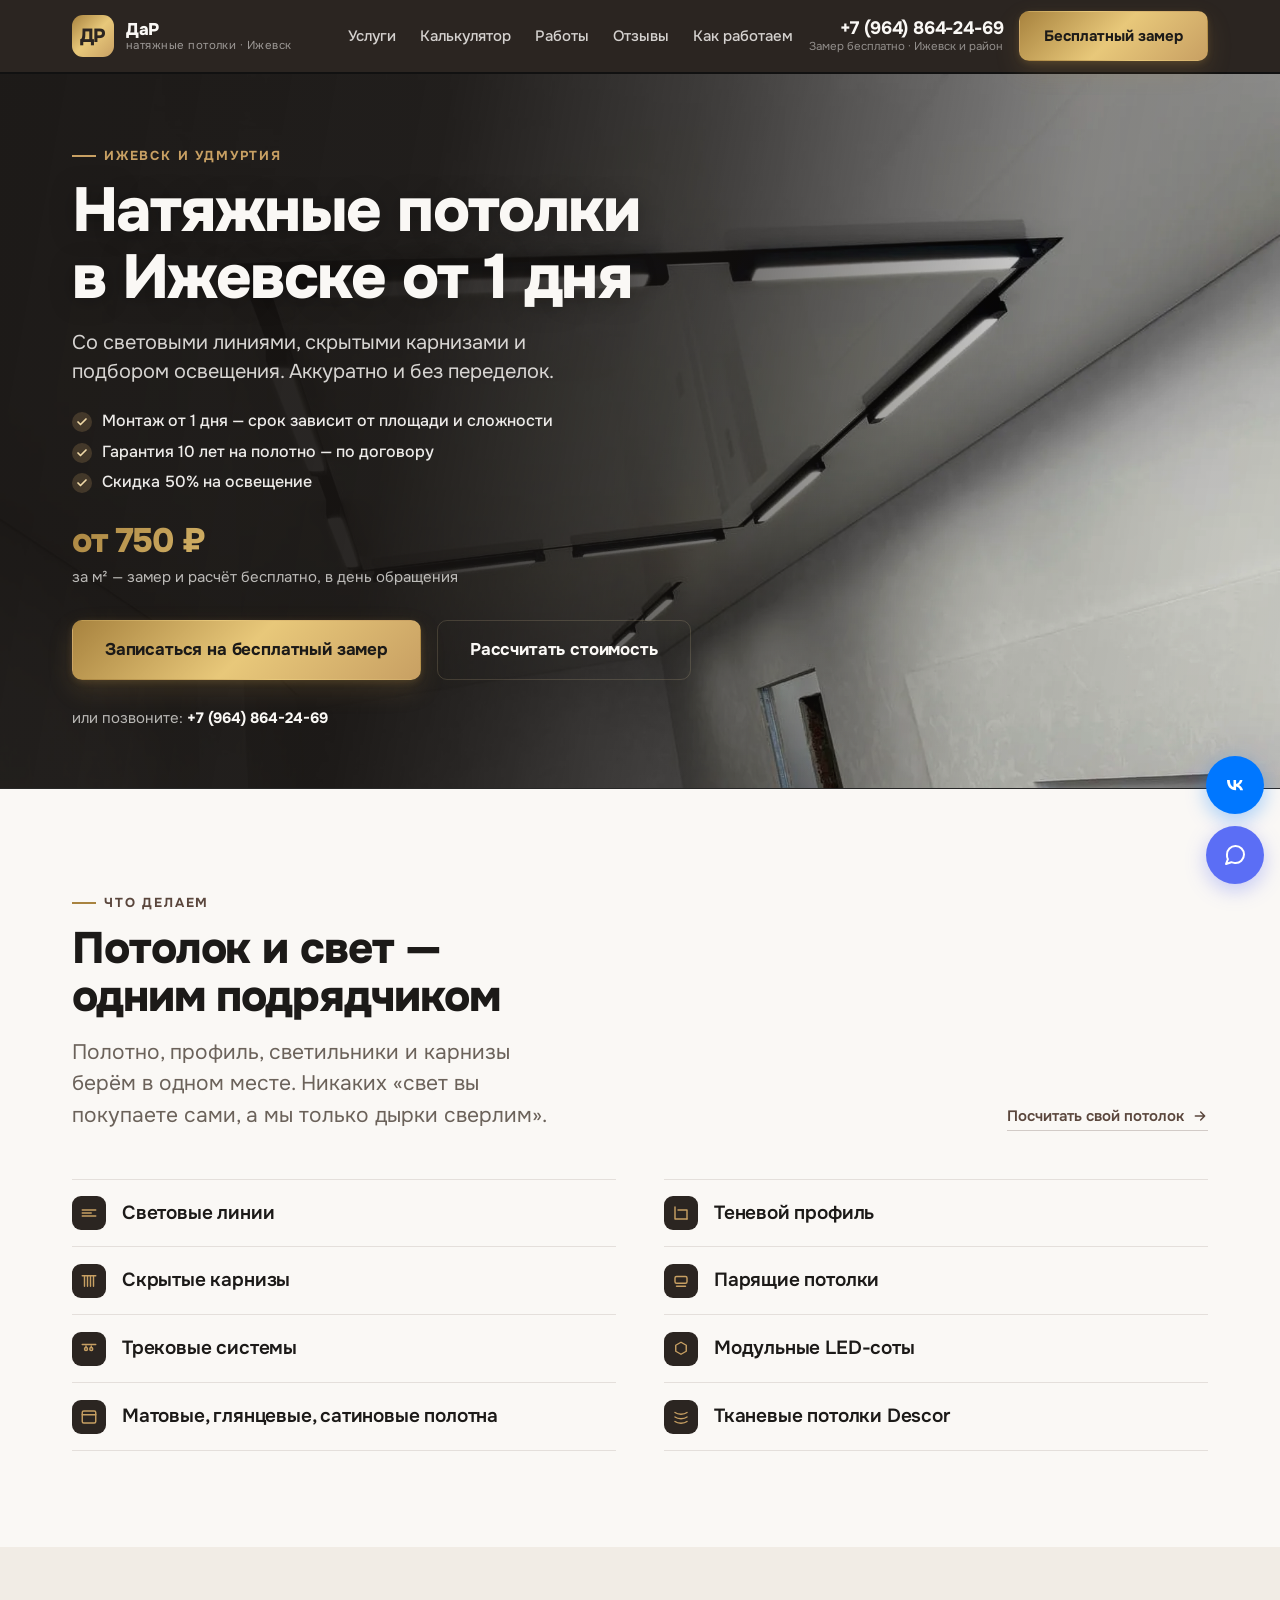
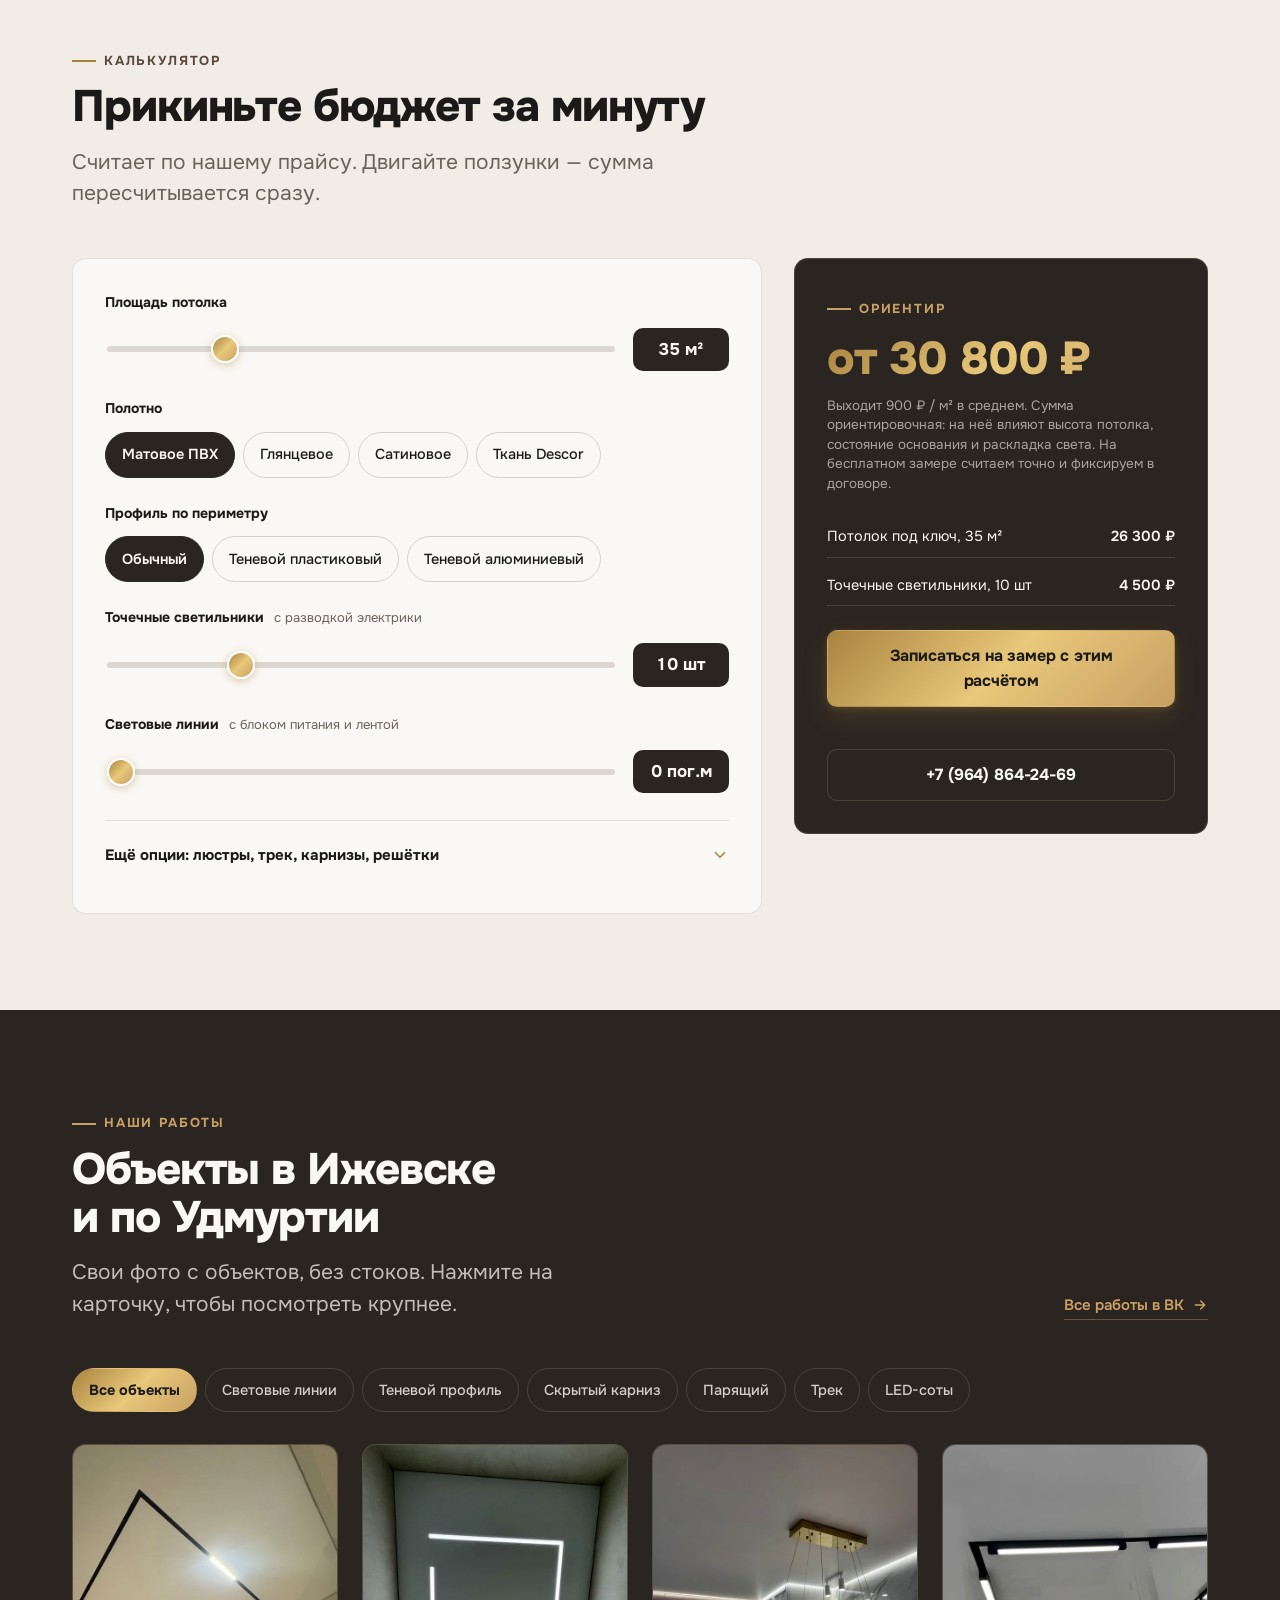
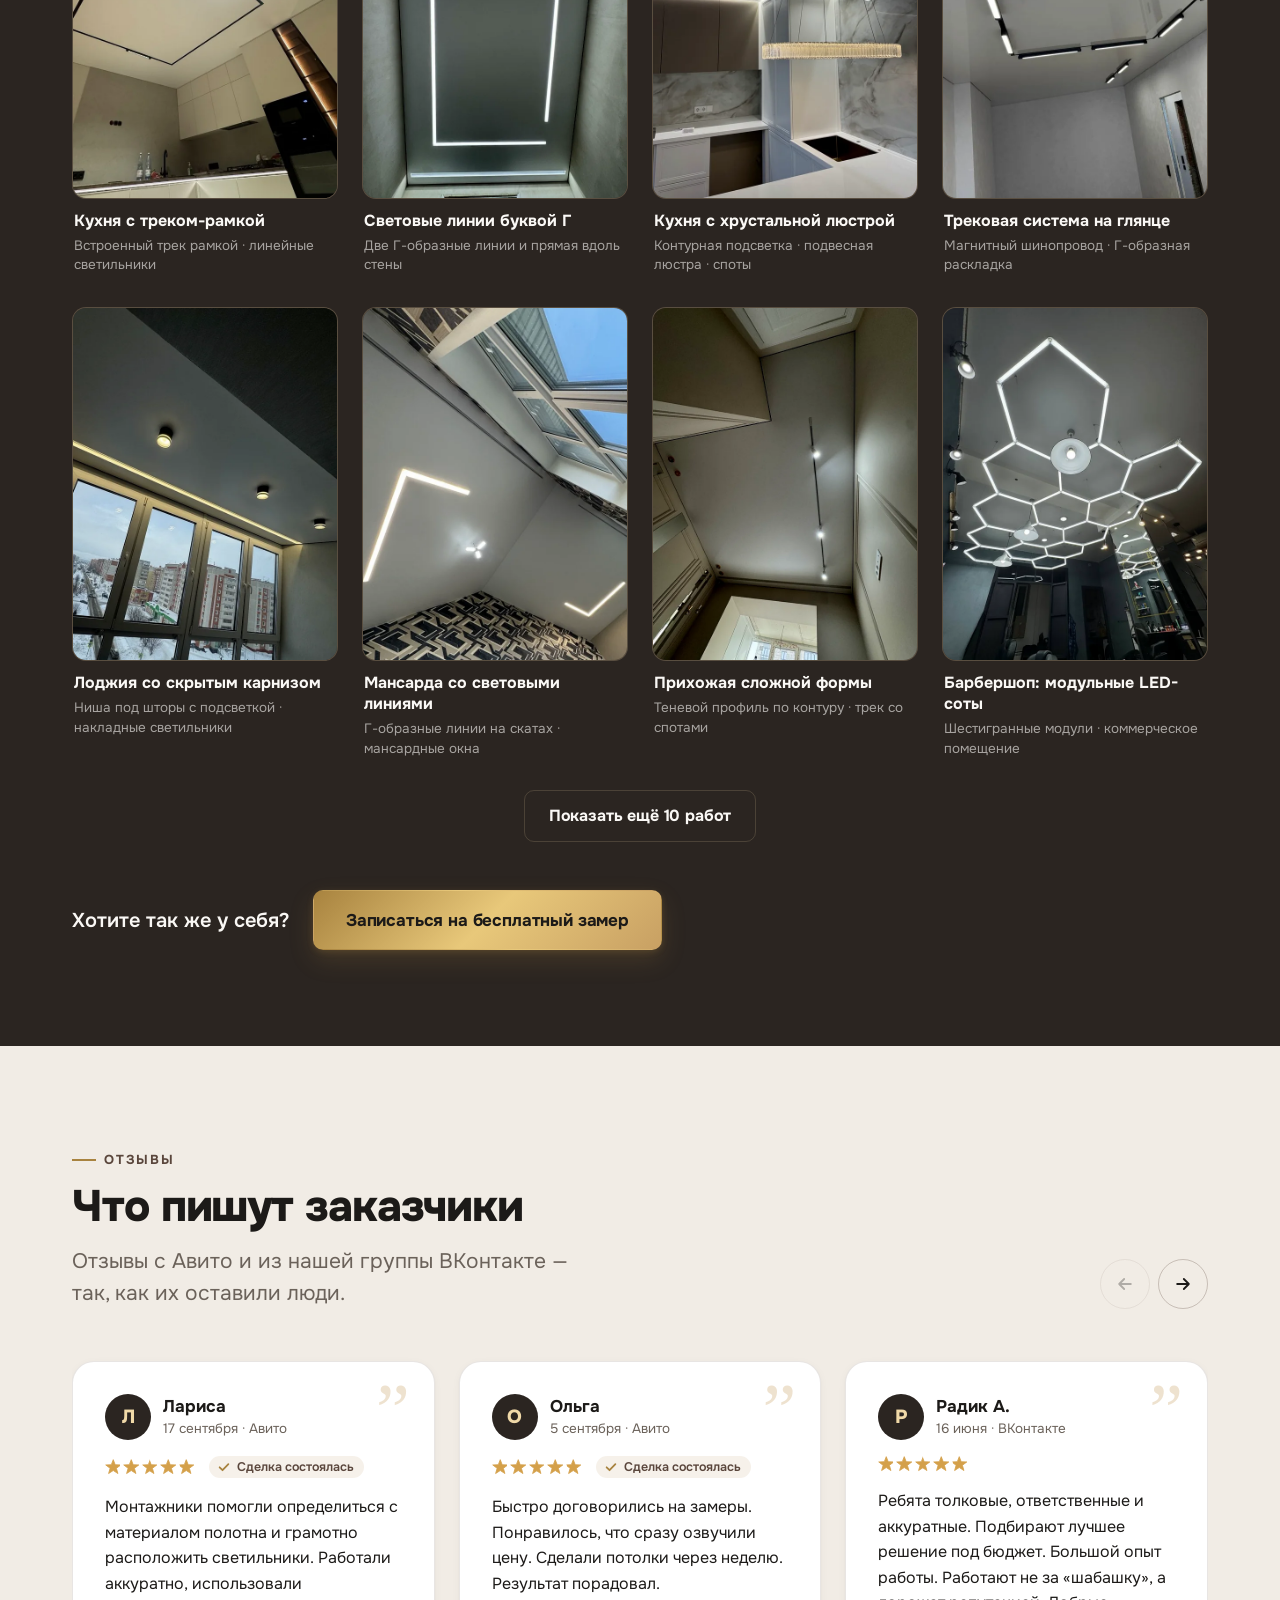
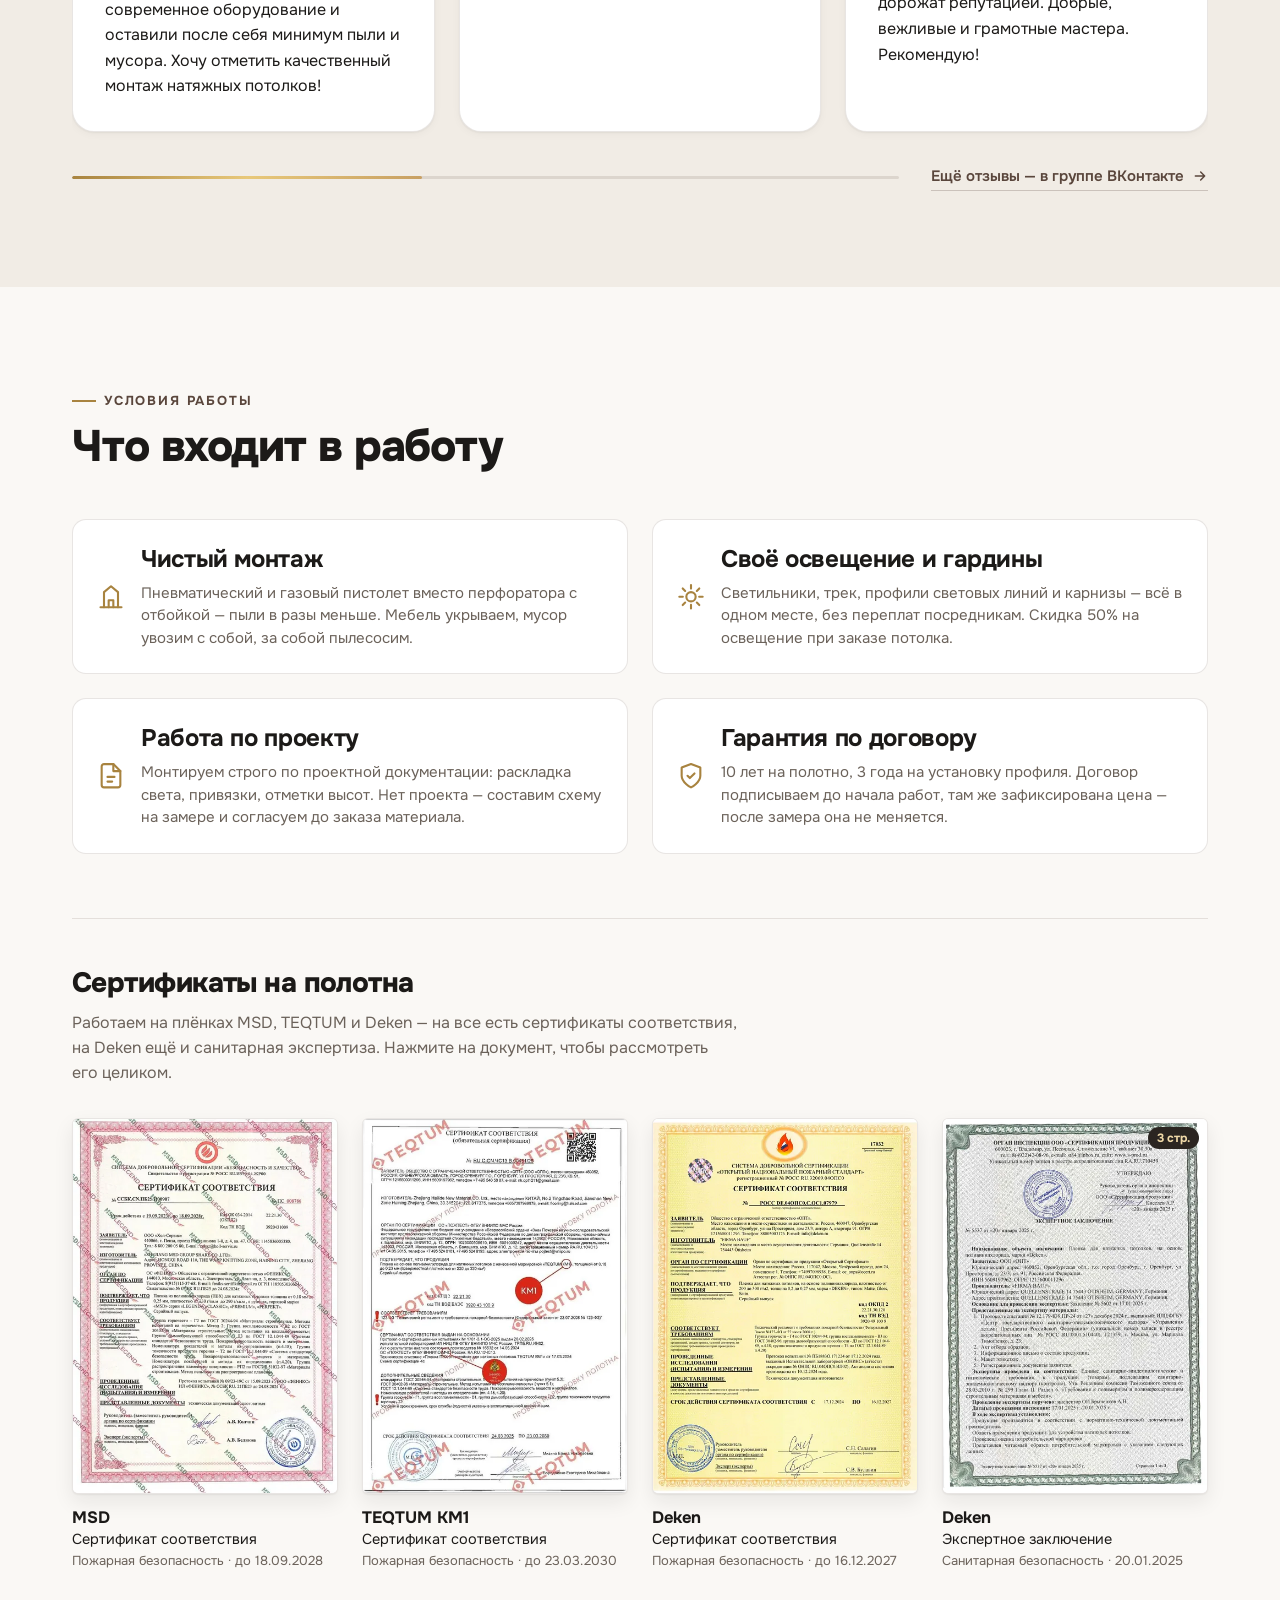
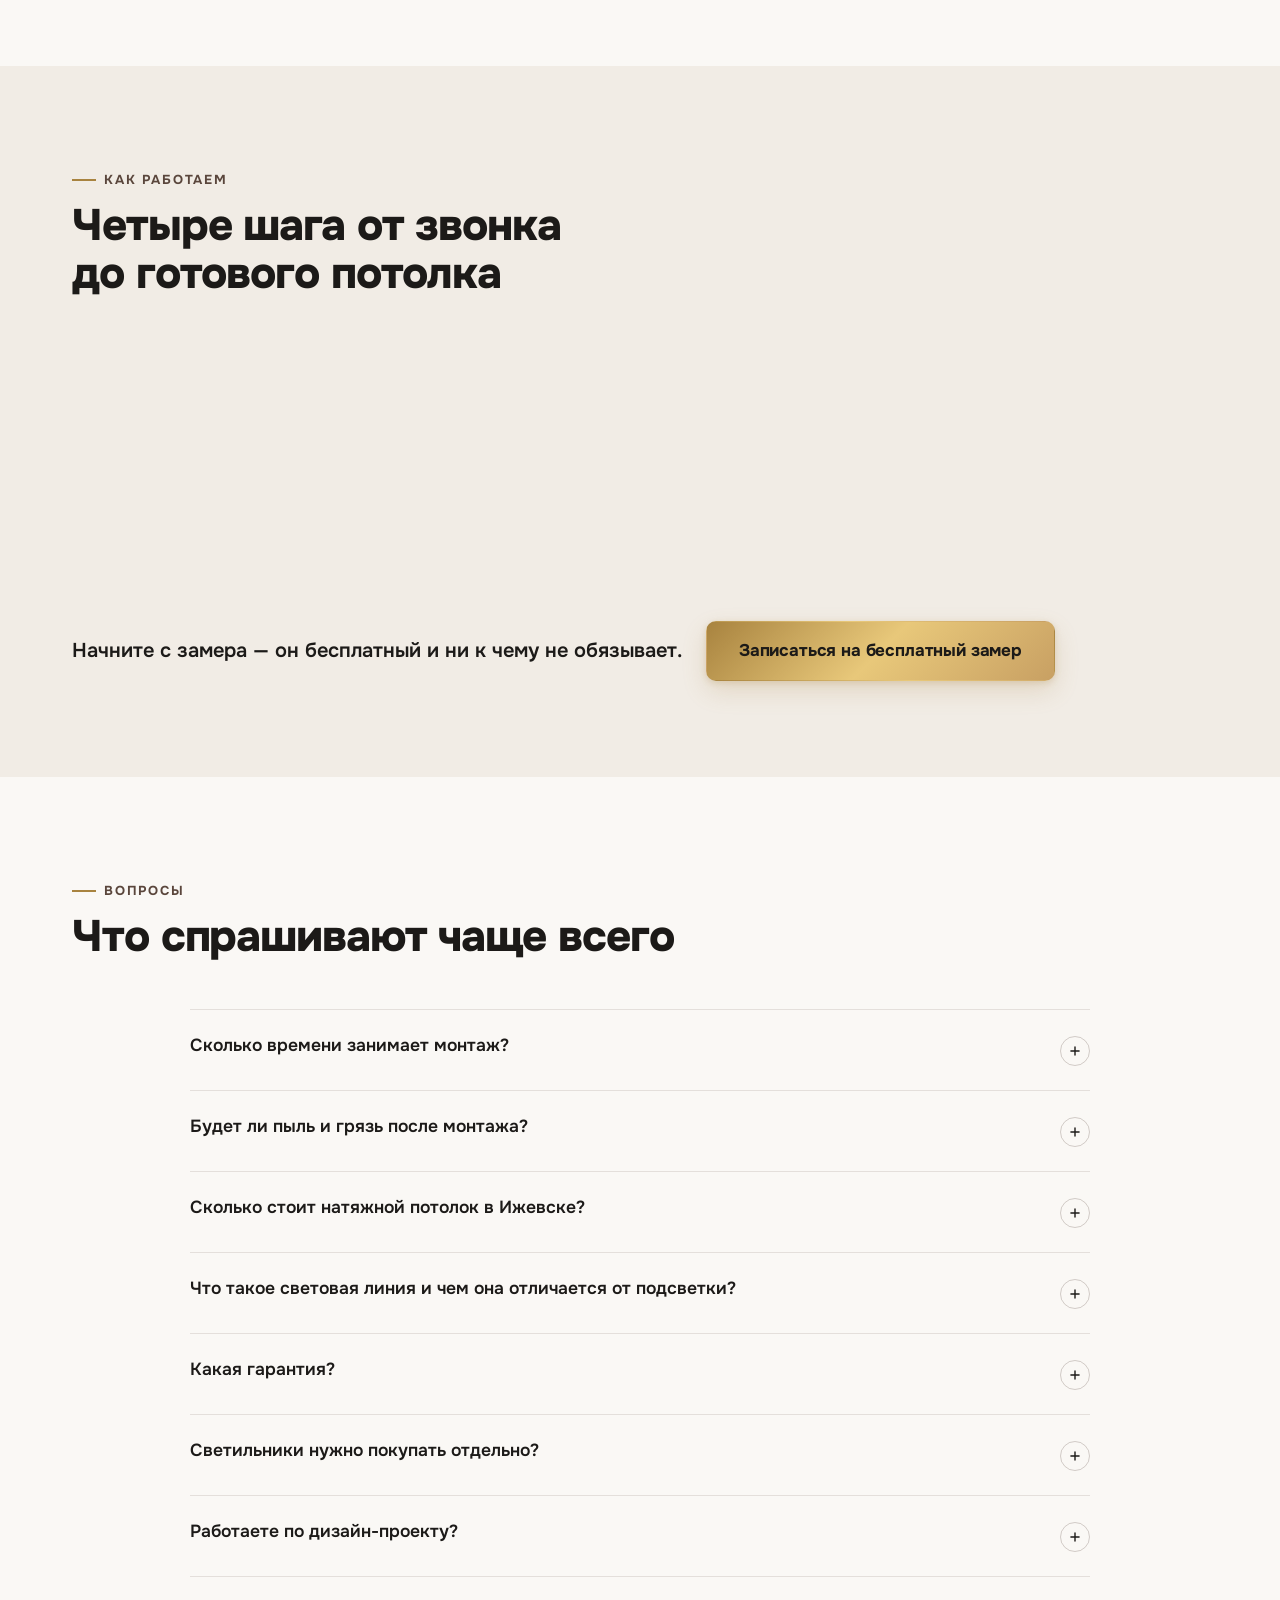
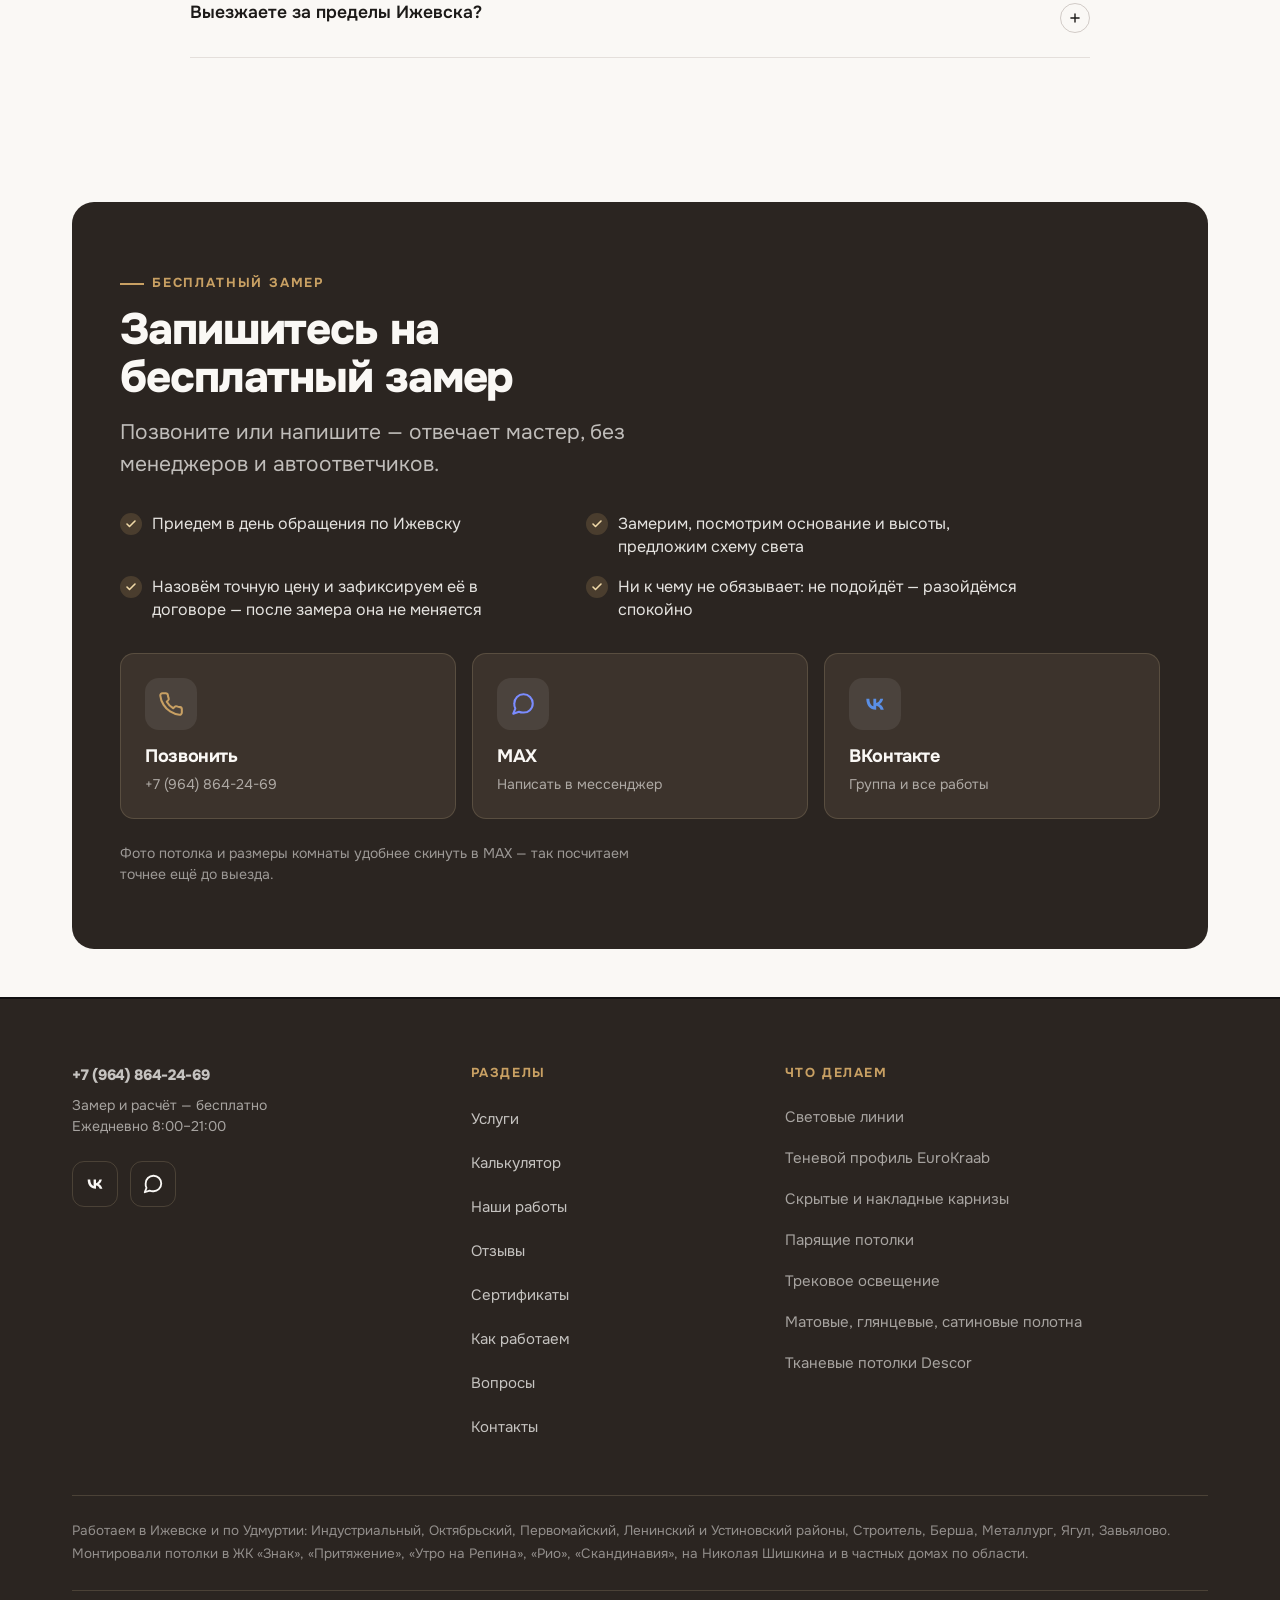
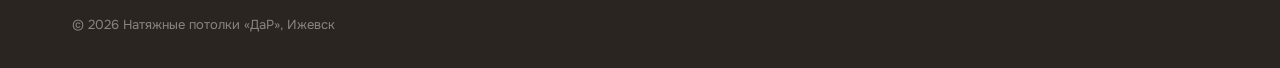
==== commit 93aeb7ae: "FAQ: срок монтажа — «от 1 дня, зависит от площади и сложности» Убраны конкретные цифры (4–6 часов на" ====
--- a/index.html
+++ b/index.html
@@ -81,7 +81,7 @@
     {
       "@type": "Question",
       "name": "Сколько времени занимает монтаж натяжного потолка?",
-      "acceptedAnswer": { "@type": "Answer", "text": "Квартира до 70 м² — один день. Комната с обычным потолком — 4–6 часов. Сложные конструкции со световыми линиями, теневым профилем и длинными карнизами занимают 2–3 дня, частный дом 110 м² — до 8 рабочих дней. Точный срок называем на замере." }
+      "acceptedAnswer": { "@type": "Answer", "text": "От 1 дня — срок зависит от площади и сложности работ. Простой потолок без конструкций ставим быстрее, световые линии, теневой профиль и длинные карнизы занимают больше времени. Точный срок называем на замере и пишем в договор." }
     },
     {
       "@type": "Question",
@@ -876,7 +876,7 @@
           Сколько времени занимает монтаж?
           <span class="faq__icon" aria-hidden="true"><svg width="14" height="14" viewBox="0 0 24 24" fill="none" stroke="currentColor" stroke-width="2.4" stroke-linecap="round"><path d="M12 5v14M5 12h14"/></svg></span>
         </button>
-        <div class="faq__a" id="faq-1"><div><p>Квартира до 70 м² — один день. Комната с обычным потолком — 4–6 часов. Сложные конструкции со световыми линиями, теневым профилем и длинными карнизами занимают 2–3 дня, частный дом 110 м² — до 8 рабочих дней. Точный срок называем на замере и пишем в договор.</p></div></div>
+        <div class="faq__a" id="faq-1"><div><p>От 1 дня — срок зависит от площади и сложности работ. Простой потолок без конструкций ставим быстрее, световые линии, теневой профиль и длинные карнизы занимают больше времени. Точный срок называем на замере и пишем в договор.</p></div></div>
       </div>
 
       <div class="faq__item">
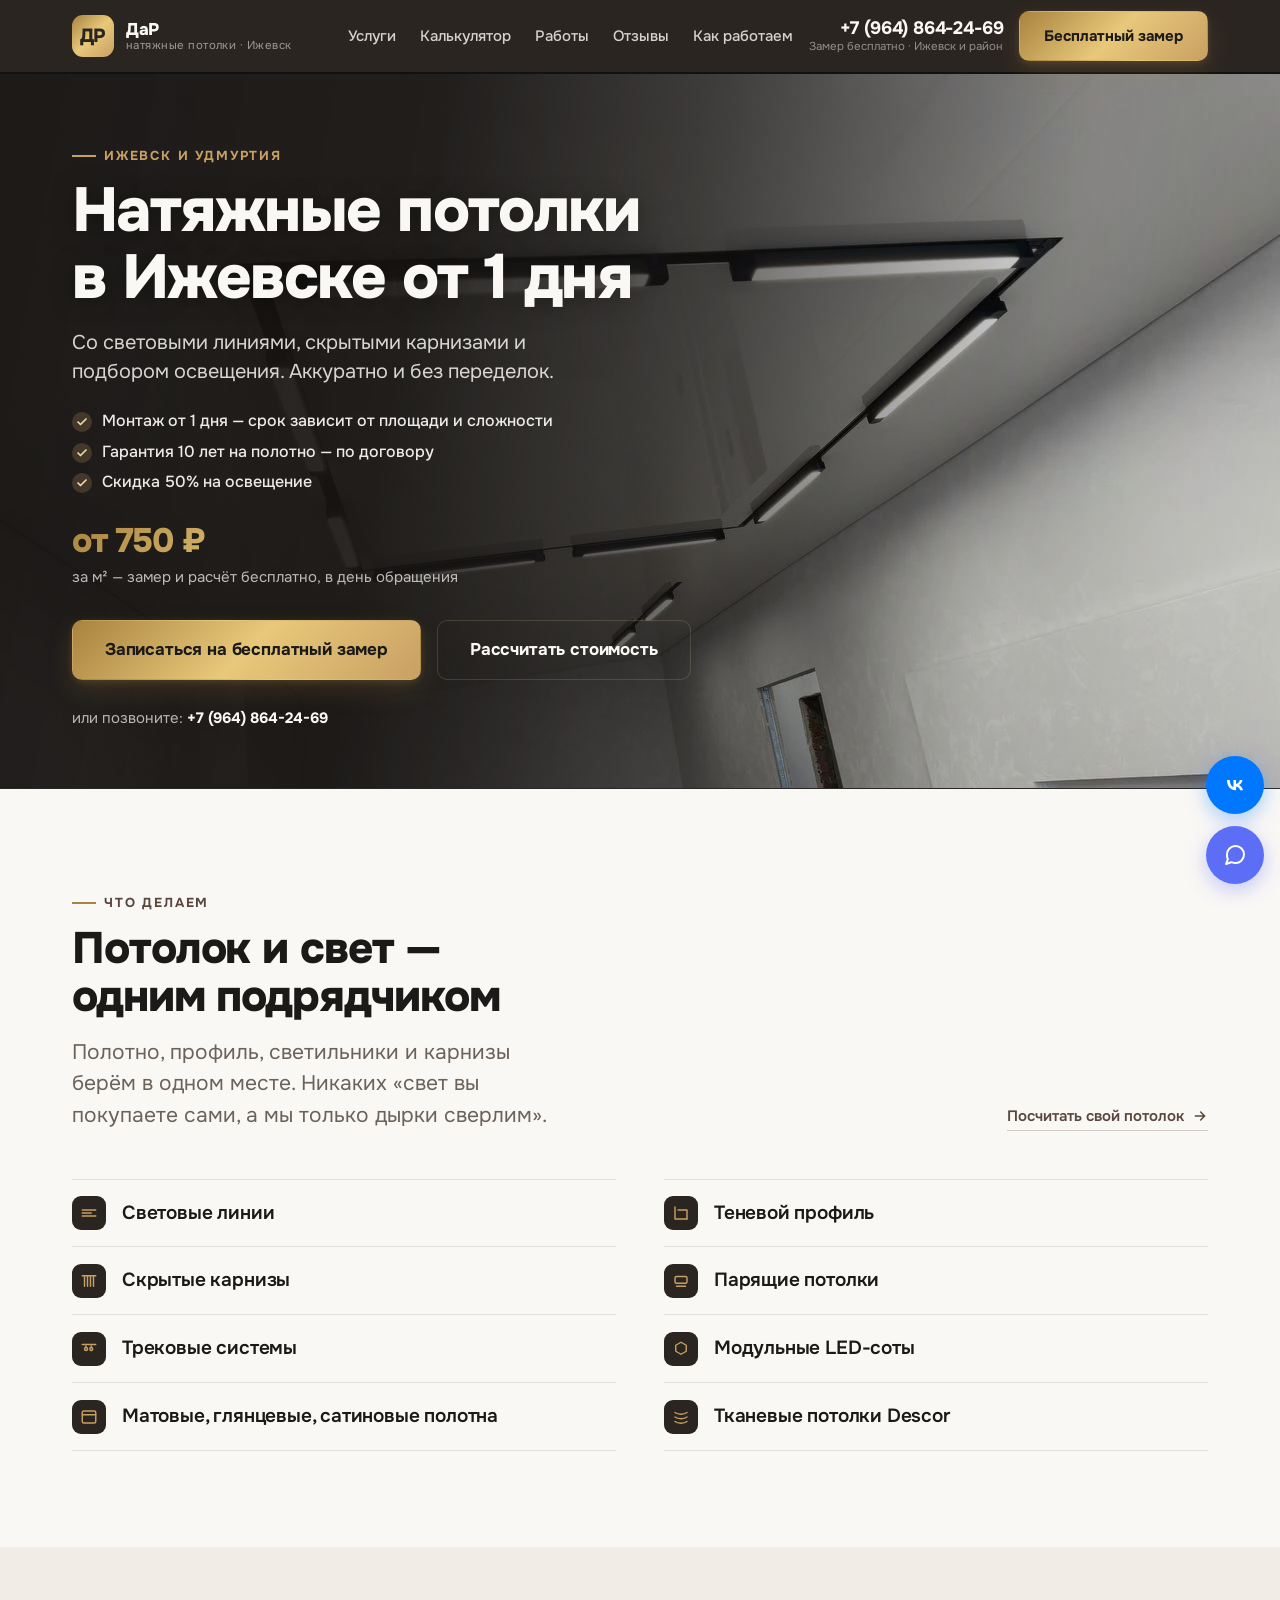
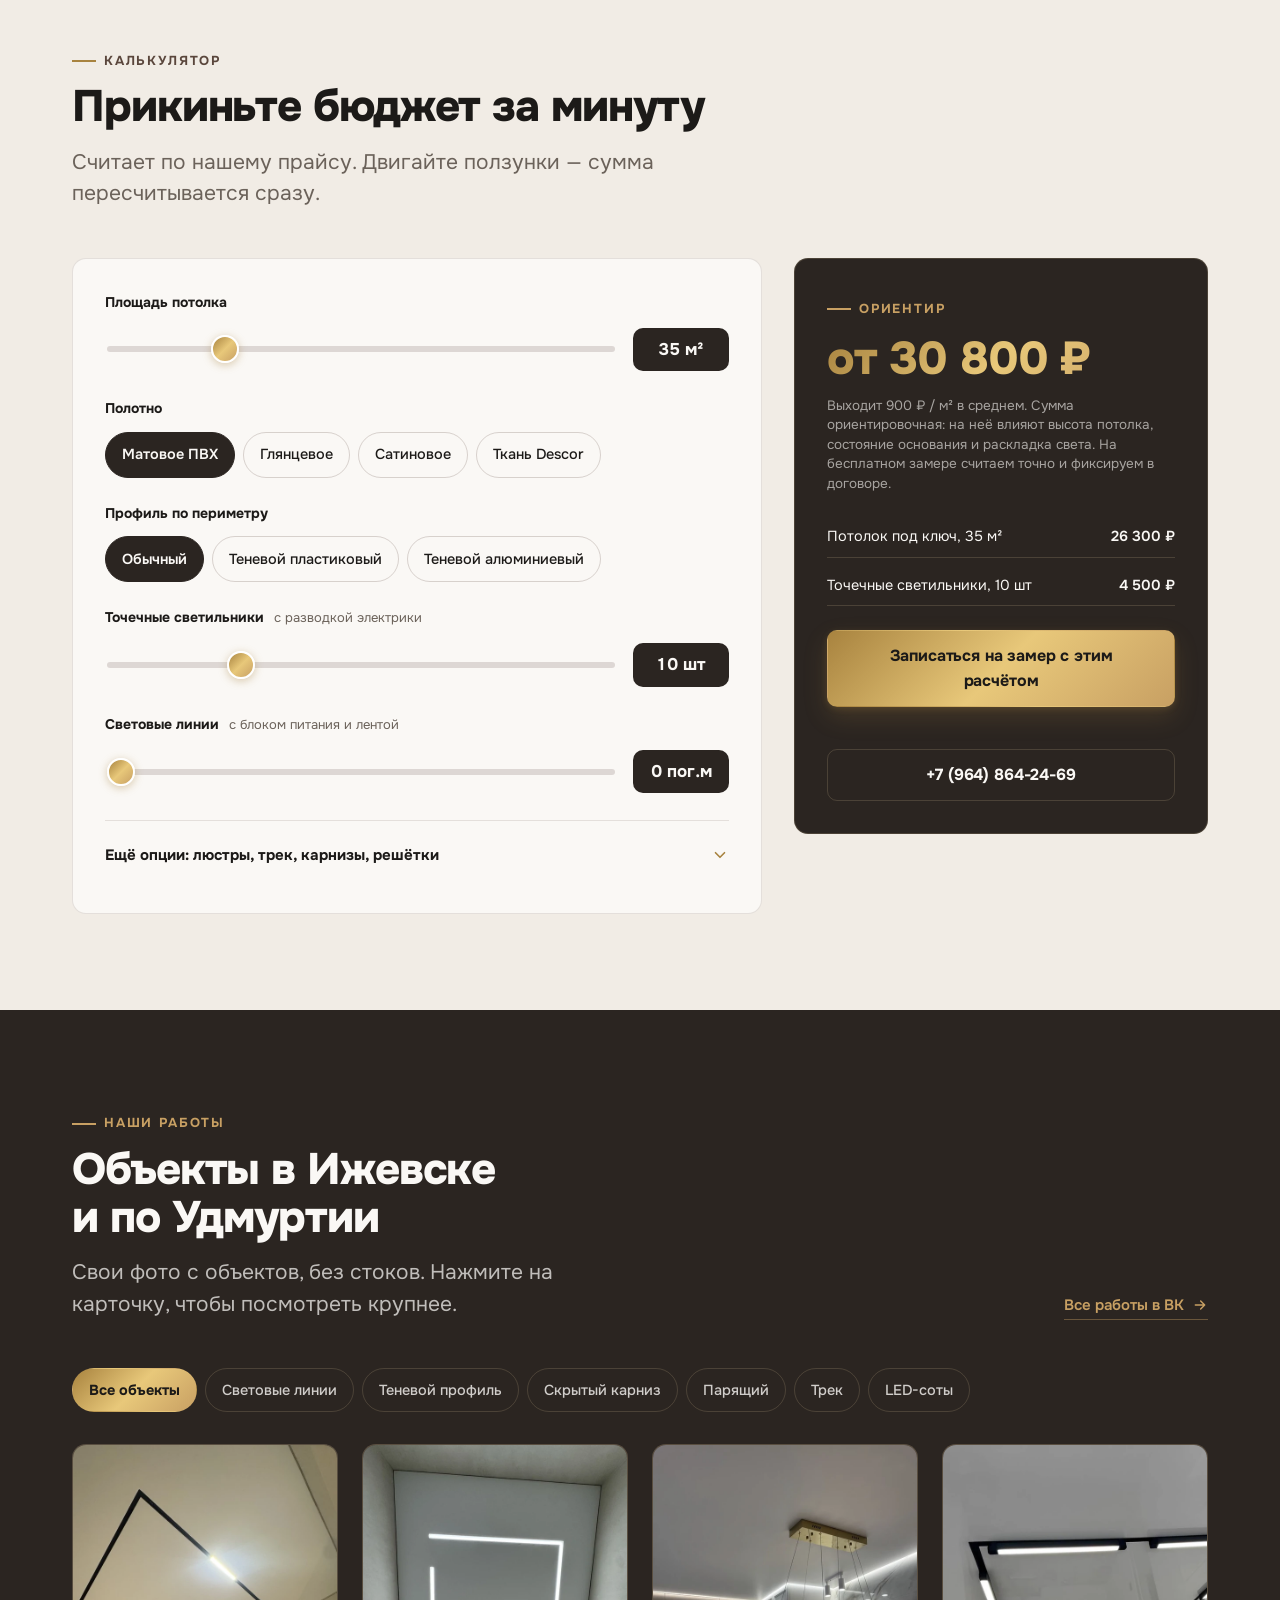
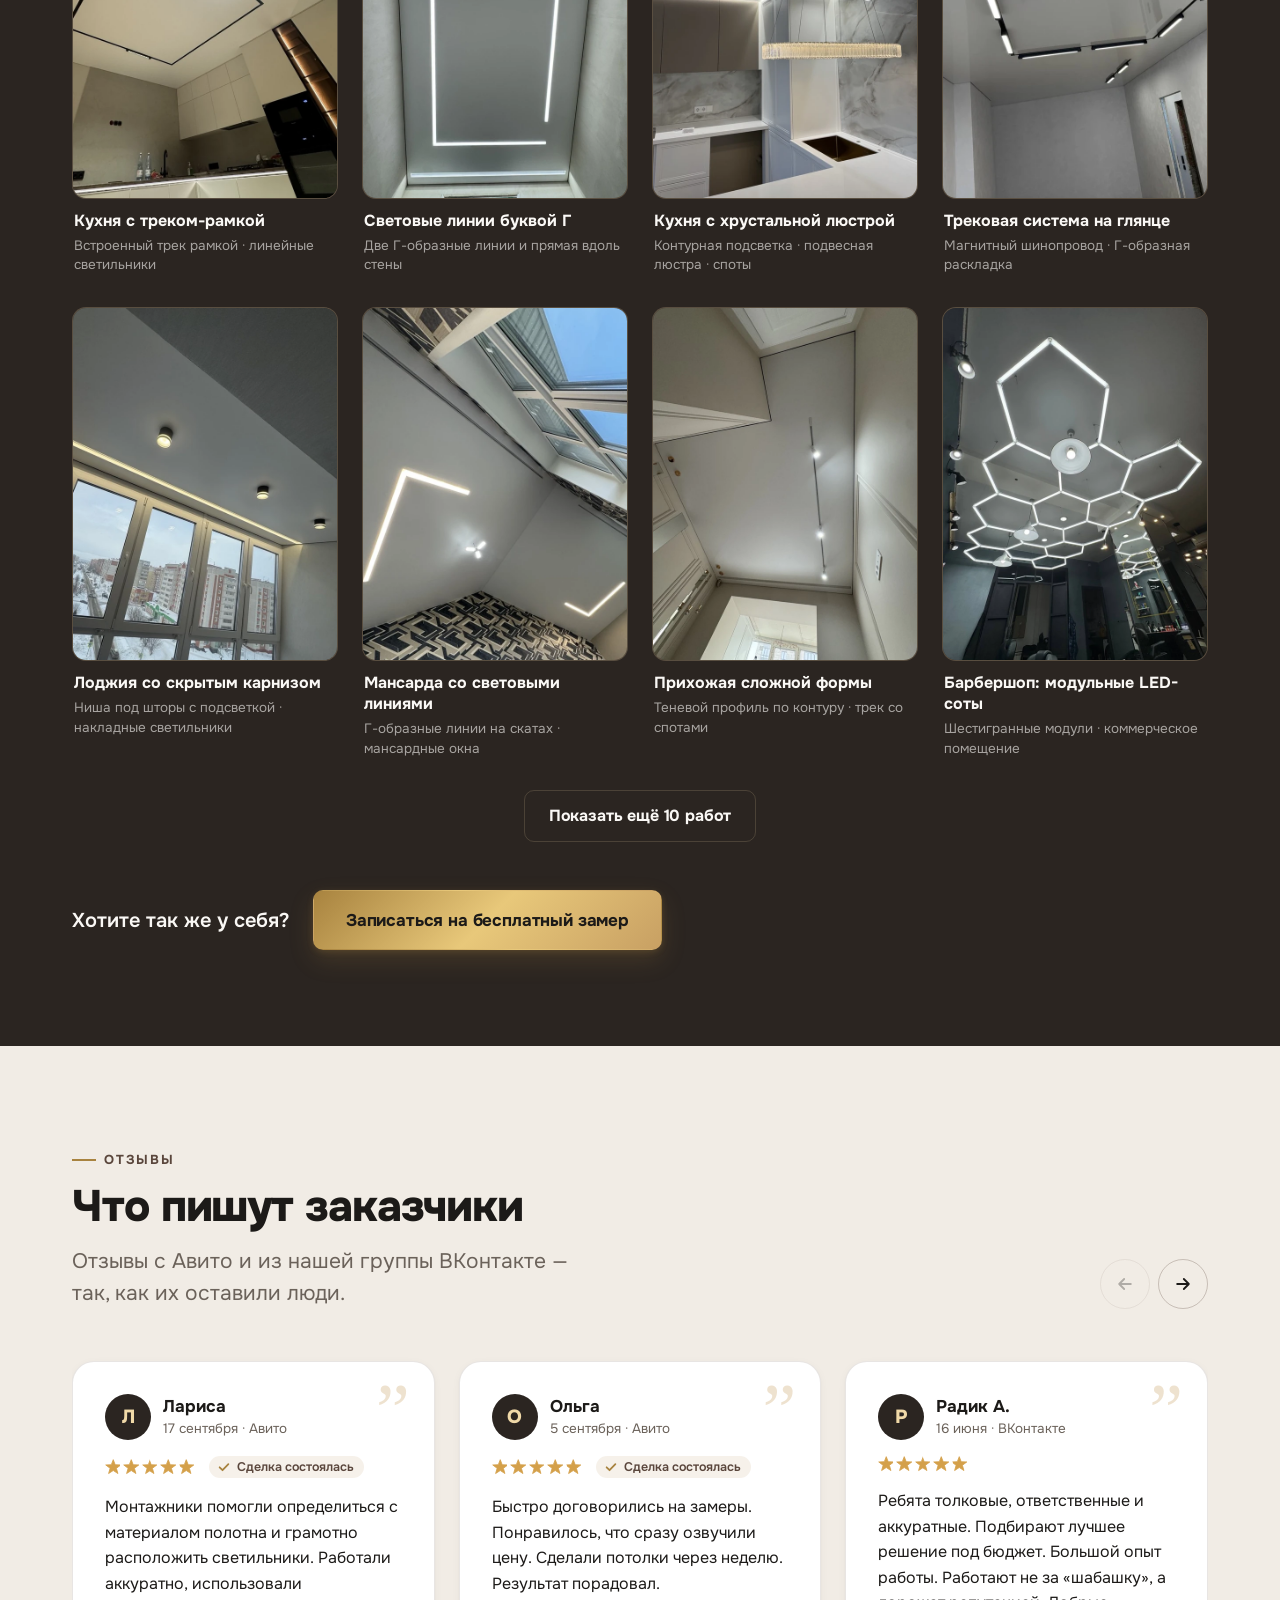
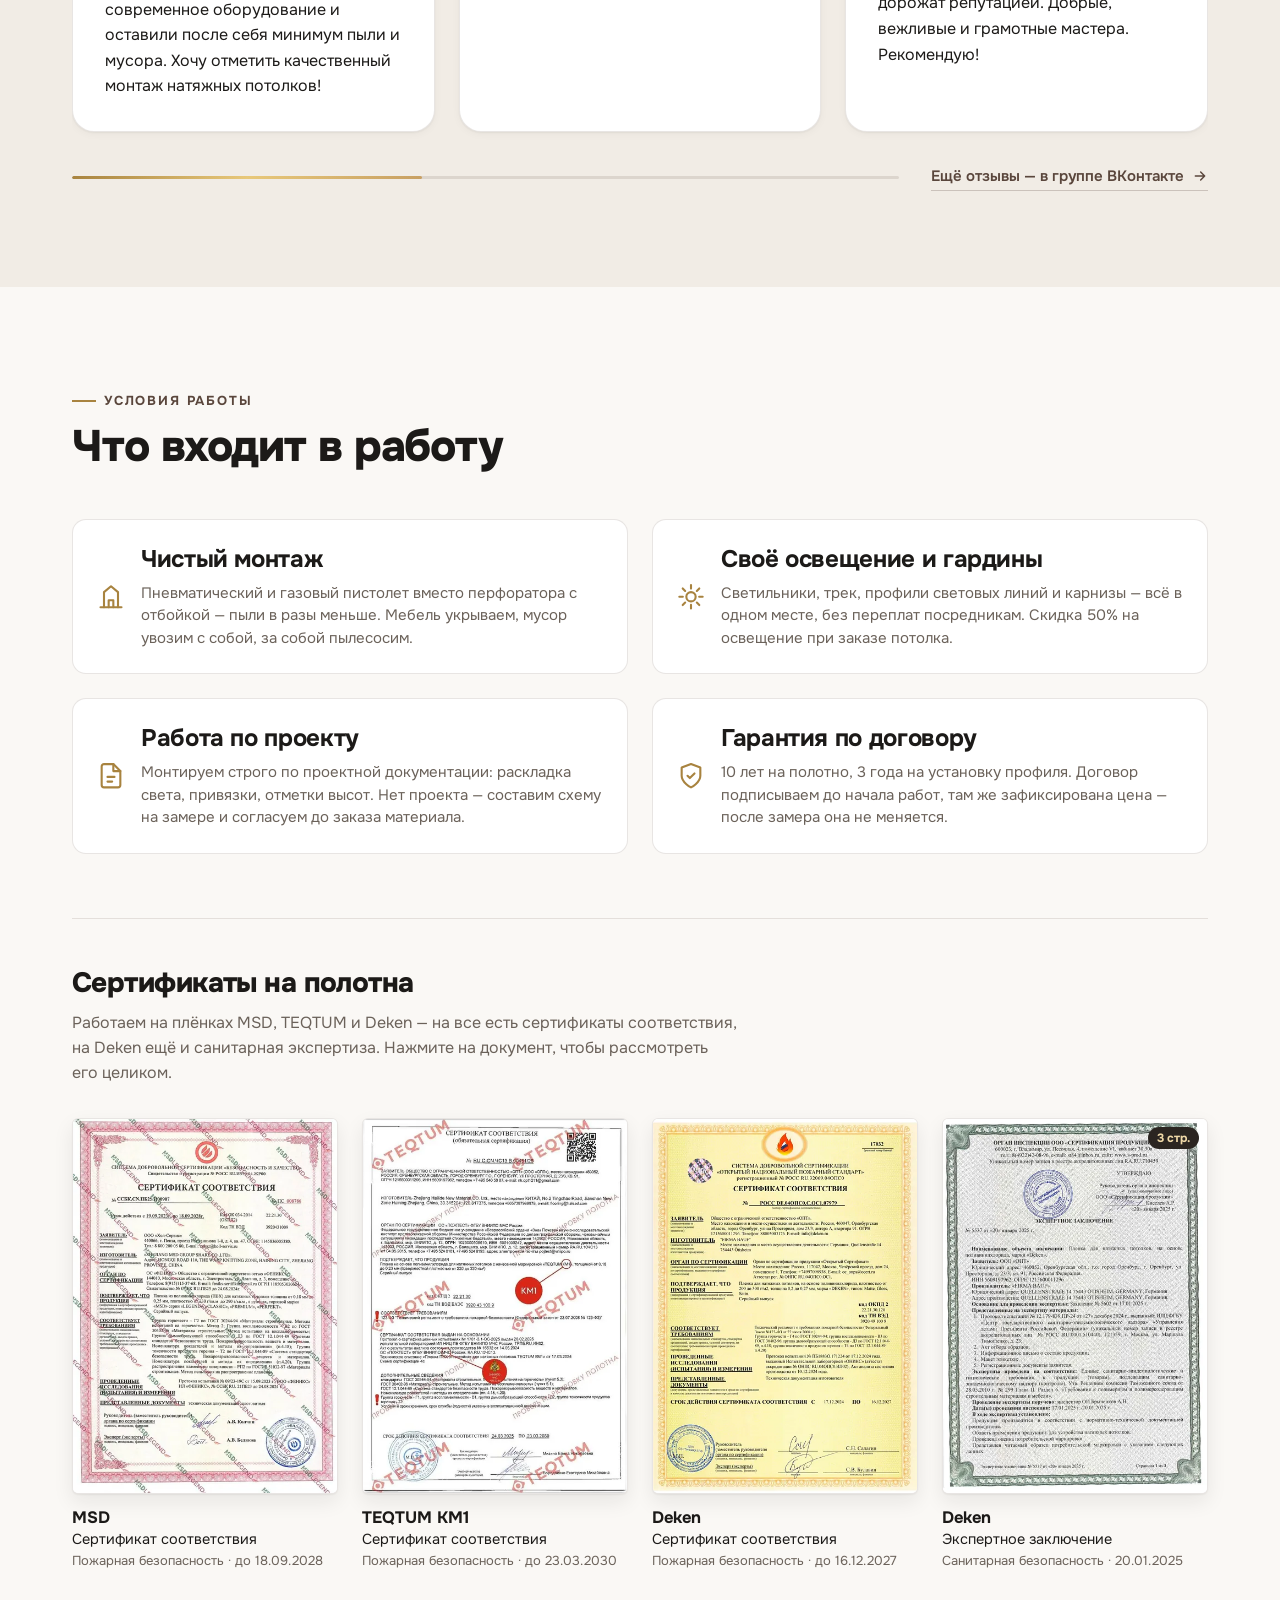
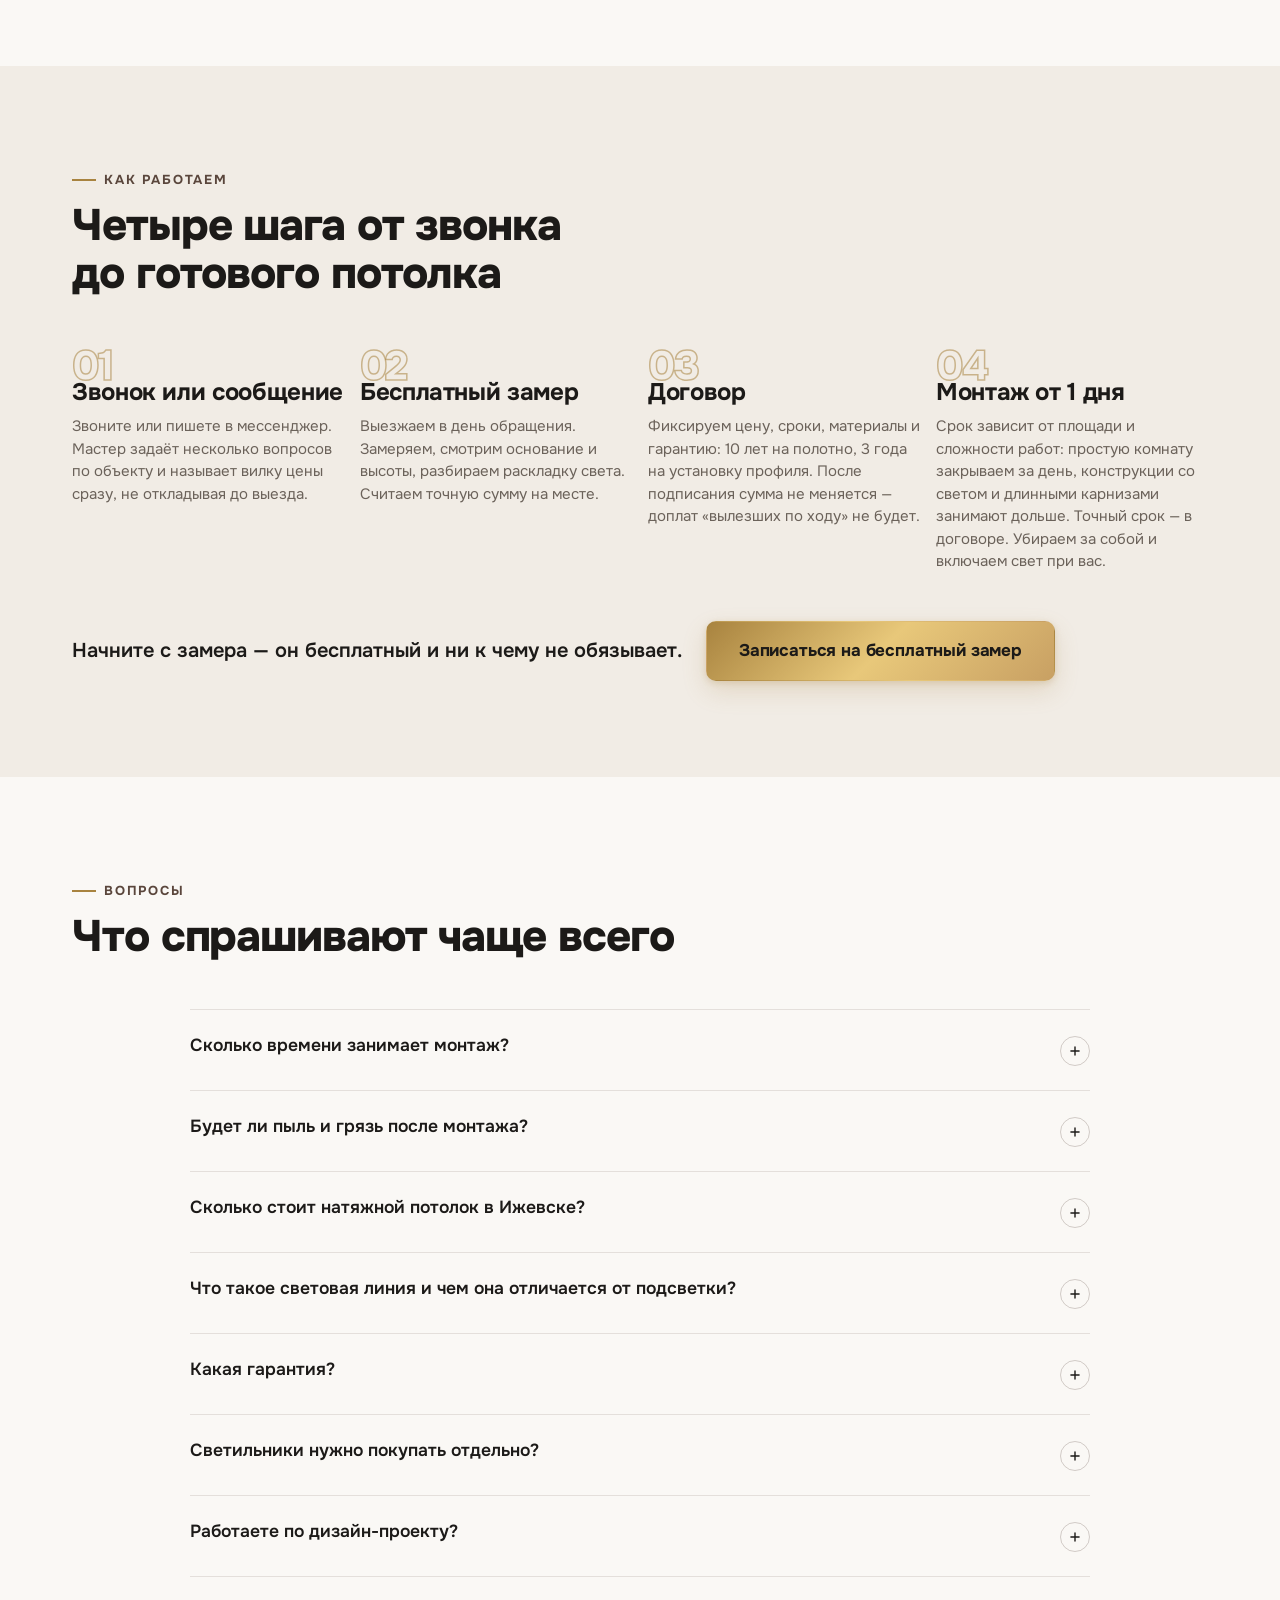
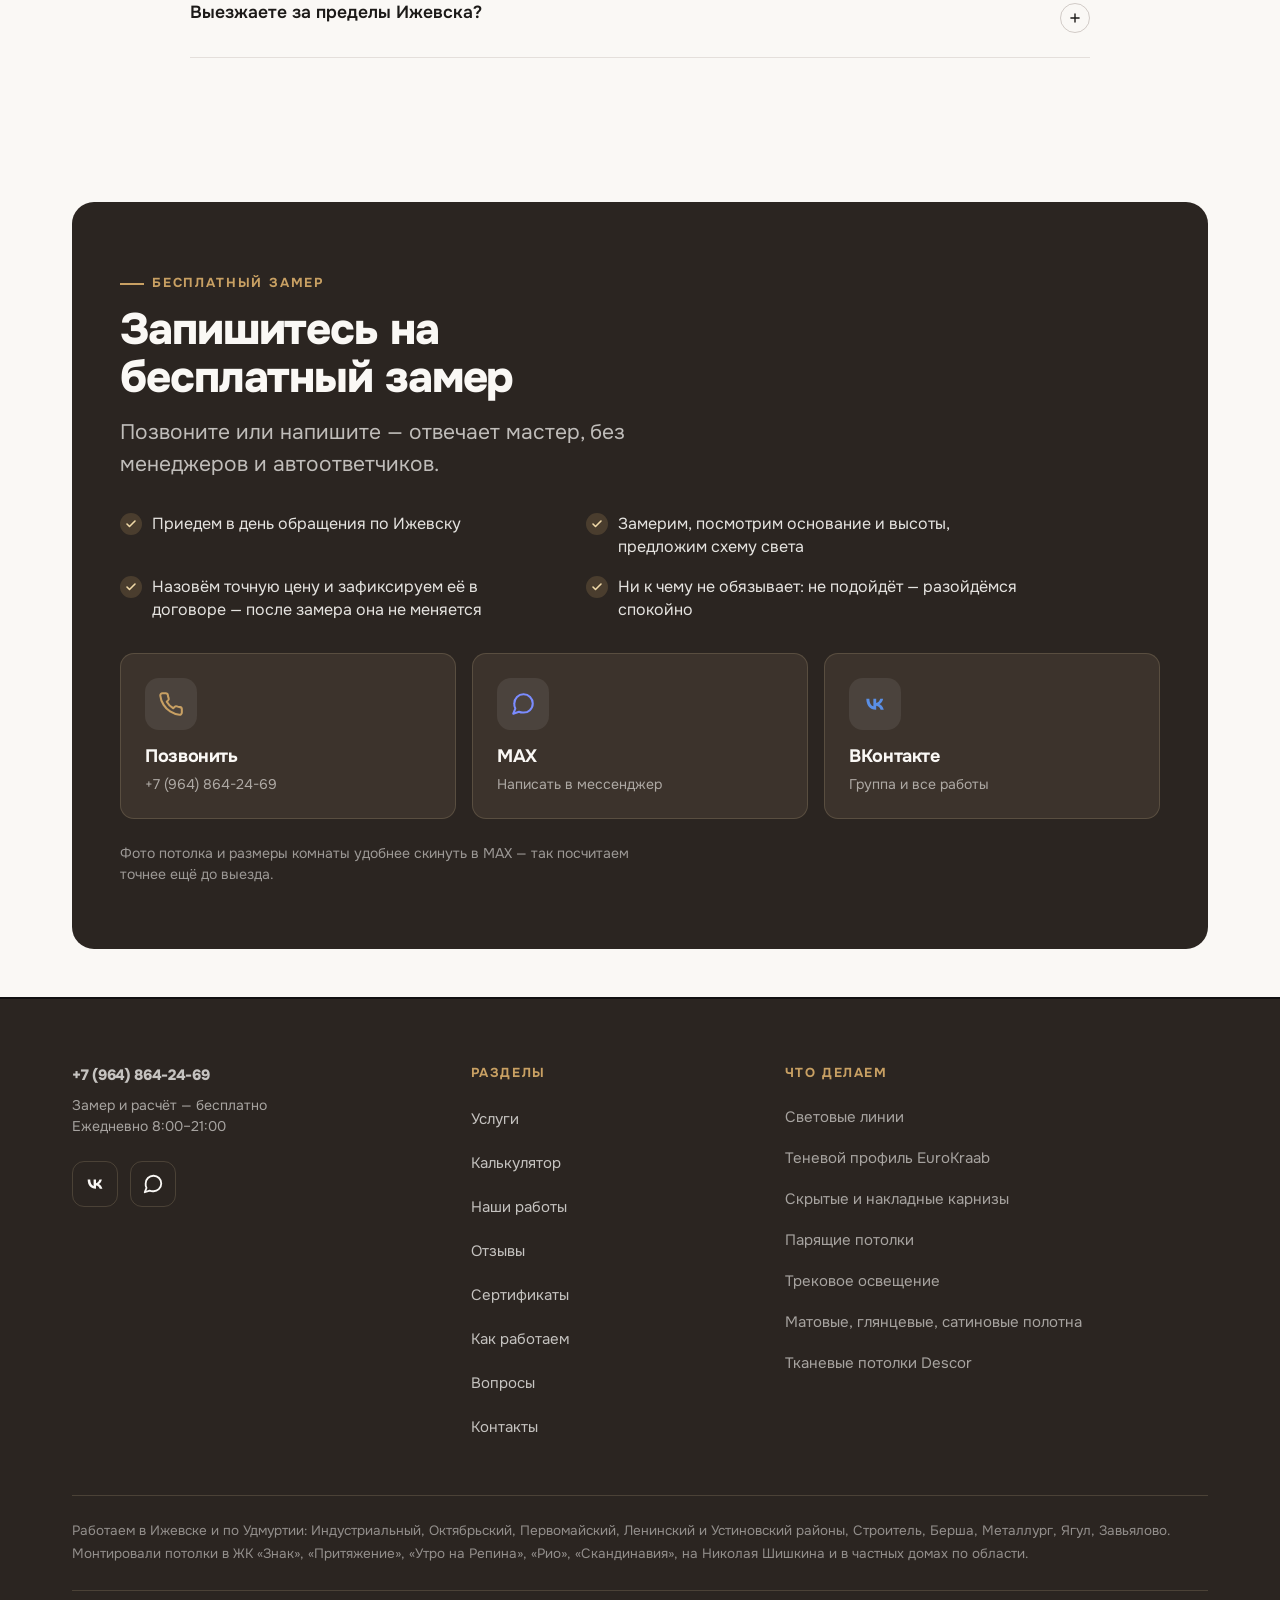
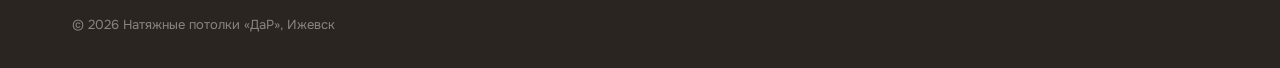
==== commit 8f0bcf01: "Фото без «улучшений»: естественный цвет, меньше сжатие, крупнее для телефонов Заказчик заметил, что " ====
--- a/index.html
+++ b/index.html
@@ -30,7 +30,7 @@
 
 <link rel="icon" href="img/favicon.svg" type="image/svg+xml">
 <link rel="preload" href="fonts/onest-cyrillic.woff2" as="font" type="font/woff2" crossorigin>
-<link rel="stylesheet" href="css/style.css?v=20">
+<link rel="stylesheet" href="css/style.css?v=21">
 
 <script type="application/ld+json">
 {
@@ -175,8 +175,8 @@
 <!-- ============================ ПЕРВЫЙ ЭКРАН ============================ -->
 <section class="hero dark-block">
   <picture class="hero__bg">
-    <source media="(min-width:900px)" srcset="img/hero-wide.webp" width="1800" height="1012">
-    <img src="img/hero.webp" width="900" height="1125" fetchpriority="high"
+    <source media="(min-width:900px)" srcset="img/hero-wide.webp" width="1280" height="720">
+    <img src="img/hero.webp" width="960" height="1200" fetchpriority="high"
          alt="Натяжной потолок с трековой системой и световыми линиями, Ижевск" data-ph="Потолок со светом">
   </picture>
 
@@ -421,7 +421,7 @@
     <div class="works" id="works">
       <button class="work" type="button" data-tags="track" aria-label="Открыть фото: Кухня с треком-рамкой">
         <span class="work__media">
-          <img src="img/portfolio/kuhnya-trek-ramka.webp" data-full="img/portfolio/full/kuhnya-trek-ramka.webp" width="600" height="800" loading="lazy" alt="Встроенная трековая система рамкой на натяжном потолке кухни, Ижевск" data-ph="Кухня с треком-рамкой">
+          <img src="img/portfolio/kuhnya-trek-ramka.webp" srcset="img/portfolio/kuhnya-trek-ramka.webp 600w, img/portfolio/lg/kuhnya-trek-ramka.webp 788w" sizes="(max-width: 639px) 78vw, (max-width: 1023px) 31vw, 270px" data-full="img/portfolio/full/kuhnya-trek-ramka.webp" width="600" height="800" loading="lazy" alt="Встроенная трековая система рамкой на натяжном потолке кухни, Ижевск" data-ph="Кухня с треком-рамкой">
           <span class="work__zoom" aria-hidden="true"><svg width="17" height="17" viewBox="0 0 24 24" fill="none" stroke="currentColor" stroke-width="2" stroke-linecap="round"><circle cx="11" cy="11" r="7"/><path d="M21 21l-4.3-4.3M11 8v6M8 11h6"/></svg></span>
         </span>
         <span class="work__body">
@@ -432,7 +432,7 @@
 
       <button class="work" type="button" data-tags="line" aria-label="Открыть фото: Световые линии буквой Г">
         <span class="work__media">
-          <img src="img/portfolio/svetovye-linii-bukvoy-g.webp" data-full="img/portfolio/full/svetovye-linii-bukvoy-g.webp" width="600" height="800" loading="lazy" alt="Две Г-образные световые линии на матовом натяжном потолке, Ижевск" data-ph="Световые линии буквой Г">
+          <img src="img/portfolio/svetovye-linii-bukvoy-g.webp" srcset="img/portfolio/svetovye-linii-bukvoy-g.webp 600w, img/portfolio/lg/svetovye-linii-bukvoy-g.webp 960w" sizes="(max-width: 639px) 78vw, (max-width: 1023px) 31vw, 270px" data-full="img/portfolio/full/svetovye-linii-bukvoy-g.webp" width="600" height="800" loading="lazy" alt="Две Г-образные световые линии на матовом натяжном потолке, Ижевск" data-ph="Световые линии буквой Г">
           <span class="work__zoom" aria-hidden="true"><svg width="17" height="17" viewBox="0 0 24 24" fill="none" stroke="currentColor" stroke-width="2" stroke-linecap="round"><circle cx="11" cy="11" r="7"/><path d="M21 21l-4.3-4.3M11 8v6M8 11h6"/></svg></span>
         </span>
         <span class="work__body">
@@ -443,7 +443,7 @@
 
       <button class="work" type="button" data-tags="floating" aria-label="Открыть фото: Кухня с хрустальной люстрой">
         <span class="work__media">
-          <img src="img/portfolio/kuhnya-lyustra-podsvetka.webp" data-full="img/portfolio/full/kuhnya-lyustra-podsvetka.webp" width="600" height="800" loading="lazy" alt="Натяжной потолок с контурной подсветкой и хрустальной люстрой на кухне, Ижевск" data-ph="Кухня с хрустальной люстрой">
+          <img src="img/portfolio/kuhnya-lyustra-podsvetka.webp" srcset="img/portfolio/kuhnya-lyustra-podsvetka.webp 600w, img/portfolio/lg/kuhnya-lyustra-podsvetka.webp 960w" sizes="(max-width: 639px) 78vw, (max-width: 1023px) 31vw, 270px" data-full="img/portfolio/full/kuhnya-lyustra-podsvetka.webp" width="600" height="800" loading="lazy" alt="Натяжной потолок с контурной подсветкой и хрустальной люстрой на кухне, Ижевск" data-ph="Кухня с хрустальной люстрой">
           <span class="work__zoom" aria-hidden="true"><svg width="17" height="17" viewBox="0 0 24 24" fill="none" stroke="currentColor" stroke-width="2" stroke-linecap="round"><circle cx="11" cy="11" r="7"/><path d="M21 21l-4.3-4.3M11 8v6M8 11h6"/></svg></span>
         </span>
         <span class="work__body">
@@ -454,7 +454,7 @@
 
       <button class="work" type="button" data-tags="track" aria-label="Открыть фото: Трековая система на глянце">
         <span class="work__media">
-          <img src="img/portfolio/trek-glyanec.webp" data-full="img/portfolio/full/trek-glyanec.webp" width="600" height="800" loading="lazy" alt="Натяжной потолок с магнитной трековой системой на глянцевом полотне, Ижевск" data-ph="Трековая система на глянце">
+          <img src="img/portfolio/trek-glyanec.webp" srcset="img/portfolio/trek-glyanec.webp 600w, img/portfolio/lg/trek-glyanec.webp 720w" sizes="(max-width: 639px) 78vw, (max-width: 1023px) 31vw, 270px" data-full="img/portfolio/full/trek-glyanec.webp" width="600" height="800" loading="lazy" alt="Натяжной потолок с магнитной трековой системой на глянцевом полотне, Ижевск" data-ph="Трековая система на глянце">
           <span class="work__zoom" aria-hidden="true"><svg width="17" height="17" viewBox="0 0 24 24" fill="none" stroke="currentColor" stroke-width="2" stroke-linecap="round"><circle cx="11" cy="11" r="7"/><path d="M21 21l-4.3-4.3M11 8v6M8 11h6"/></svg></span>
         </span>
         <span class="work__body">
@@ -465,7 +465,7 @@
 
       <button class="work" type="button" data-tags="cornice" aria-label="Открыть фото: Лоджия со скрытым карнизом">
         <span class="work__media">
-          <img src="img/portfolio/lodzhiya-skrytyy-karniz.webp" data-full="img/portfolio/full/lodzhiya-skrytyy-karniz.webp" width="600" height="800" loading="lazy" alt="Скрытый карниз с подсветкой и накладные светильники на натяжном потолке лоджии, Ижевск" data-ph="Лоджия со скрытым карнизом">
+          <img src="img/portfolio/lodzhiya-skrytyy-karniz.webp" srcset="img/portfolio/lodzhiya-skrytyy-karniz.webp 600w, img/portfolio/lg/lodzhiya-skrytyy-karniz.webp 768w" sizes="(max-width: 639px) 78vw, (max-width: 1023px) 31vw, 270px" data-full="img/portfolio/full/lodzhiya-skrytyy-karniz.webp" width="600" height="800" loading="lazy" alt="Скрытый карниз с подсветкой и накладные светильники на натяжном потолке лоджии, Ижевск" data-ph="Лоджия со скрытым карнизом">
           <span class="work__zoom" aria-hidden="true"><svg width="17" height="17" viewBox="0 0 24 24" fill="none" stroke="currentColor" stroke-width="2" stroke-linecap="round"><circle cx="11" cy="11" r="7"/><path d="M21 21l-4.3-4.3M11 8v6M8 11h6"/></svg></span>
         </span>
         <span class="work__body">
@@ -476,7 +476,7 @@
 
       <button class="work" type="button" data-tags="line" aria-label="Открыть фото: Мансарда со световыми линиями">
         <span class="work__media">
-          <img src="img/portfolio/mansarda-svetovye-linii.webp" data-full="img/portfolio/full/mansarda-svetovye-linii.webp" width="600" height="800" loading="lazy" alt="Световые линии на натяжном потолке мансарды со скатами, Ижевск" data-ph="Мансарда со световыми линиями">
+          <img src="img/portfolio/mansarda-svetovye-linii.webp" srcset="img/portfolio/mansarda-svetovye-linii.webp 600w, img/portfolio/lg/mansarda-svetovye-linii.webp 691w" sizes="(max-width: 639px) 78vw, (max-width: 1023px) 31vw, 270px" data-full="img/portfolio/full/mansarda-svetovye-linii.webp" width="600" height="800" loading="lazy" alt="Световые линии на натяжном потолке мансарды со скатами, Ижевск" data-ph="Мансарда со световыми линиями">
           <span class="work__zoom" aria-hidden="true"><svg width="17" height="17" viewBox="0 0 24 24" fill="none" stroke="currentColor" stroke-width="2" stroke-linecap="round"><circle cx="11" cy="11" r="7"/><path d="M21 21l-4.3-4.3M11 8v6M8 11h6"/></svg></span>
         </span>
         <span class="work__body">
@@ -487,7 +487,7 @@
 
       <button class="work" type="button" data-tags="track shadow" aria-label="Открыть фото: Прихожая сложной формы">
         <span class="work__media">
-          <img src="img/portfolio/prihozhaya-trek-tenevoy.webp" data-full="img/portfolio/full/prihozhaya-trek-tenevoy.webp" width="600" height="800" loading="lazy" alt="Натяжной потолок сложной формы с теневым профилем и встроенным треком в прихожей, Ижевск" data-ph="Прихожая сложной формы">
+          <img src="img/portfolio/prihozhaya-trek-tenevoy.webp" srcset="img/portfolio/prihozhaya-trek-tenevoy.webp 600w, img/portfolio/lg/prihozhaya-trek-tenevoy.webp 960w" sizes="(max-width: 639px) 78vw, (max-width: 1023px) 31vw, 270px" data-full="img/portfolio/full/prihozhaya-trek-tenevoy.webp" width="600" height="800" loading="lazy" alt="Натяжной потолок сложной формы с теневым профилем и встроенным треком в прихожей, Ижевск" data-ph="Прихожая сложной формы">
           <span class="work__zoom" aria-hidden="true"><svg width="17" height="17" viewBox="0 0 24 24" fill="none" stroke="currentColor" stroke-width="2" stroke-linecap="round"><circle cx="11" cy="11" r="7"/><path d="M21 21l-4.3-4.3M11 8v6M8 11h6"/></svg></span>
         </span>
         <span class="work__body">
@@ -498,7 +498,7 @@
 
       <button class="work" type="button" data-tags="soty" aria-label="Открыть фото: Барбершоп: модульные LED-соты">
         <span class="work__media">
-          <img src="img/portfolio/led-soty-barbershop.webp" data-full="img/portfolio/full/led-soty-barbershop.webp" width="600" height="800" loading="lazy" alt="Модульные LED-соты на потолке барбершопа, Ижевск" data-ph="Барбершоп: модульные LED-соты">
+          <img src="img/portfolio/led-soty-barbershop.webp" srcset="img/portfolio/led-soty-barbershop.webp 600w, img/portfolio/lg/led-soty-barbershop.webp 931w" sizes="(max-width: 639px) 78vw, (max-width: 1023px) 31vw, 270px" data-full="img/portfolio/full/led-soty-barbershop.webp" width="600" height="800" loading="lazy" alt="Модульные LED-соты на потолке барбершопа, Ижевск" data-ph="Барбершоп: модульные LED-соты">
           <span class="work__zoom" aria-hidden="true"><svg width="17" height="17" viewBox="0 0 24 24" fill="none" stroke="currentColor" stroke-width="2" stroke-linecap="round"><circle cx="11" cy="11" r="7"/><path d="M21 21l-4.3-4.3M11 8v6M8 11h6"/></svg></span>
         </span>
         <span class="work__body">
@@ -509,7 +509,7 @@
 
       <button class="work" type="button" data-tags="shadow" aria-label="Открыть фото: Санузел с теневым профилем">
         <span class="work__media">
-          <img src="img/portfolio/tenevoy-profil-sanuzel.webp" data-full="img/portfolio/full/tenevoy-profil-sanuzel.webp" width="600" height="800" loading="lazy" alt="Натяжной потолок с теневым профилем EuroKraab в санузле, Ижевск" data-ph="Санузел с теневым профилем">
+          <img src="img/portfolio/tenevoy-profil-sanuzel.webp" srcset="img/portfolio/tenevoy-profil-sanuzel.webp 600w, img/portfolio/lg/tenevoy-profil-sanuzel.webp 960w" sizes="(max-width: 639px) 78vw, (max-width: 1023px) 31vw, 270px" data-full="img/portfolio/full/tenevoy-profil-sanuzel.webp" width="600" height="800" loading="lazy" alt="Натяжной потолок с теневым профилем EuroKraab в санузле, Ижевск" data-ph="Санузел с теневым профилем">
           <span class="work__zoom" aria-hidden="true"><svg width="17" height="17" viewBox="0 0 24 24" fill="none" stroke="currentColor" stroke-width="2" stroke-linecap="round"><circle cx="11" cy="11" r="7"/><path d="M21 21l-4.3-4.3M11 8v6M8 11h6"/></svg></span>
         </span>
         <span class="work__body">
@@ -520,7 +520,7 @@
 
       <button class="work" type="button" data-tags="track shadow" aria-label="Открыть фото: Комната с длинным треком">
         <span class="work__media">
-          <img src="img/portfolio/komnata-trek-tenevoy.webp" data-full="img/portfolio/full/komnata-trek-tenevoy.webp" width="600" height="800" loading="lazy" alt="Встроенный чёрный трек со спотами и теневой профиль по периметру комнаты, Ижевск" data-ph="Комната с длинным треком">
+          <img src="img/portfolio/komnata-trek-tenevoy.webp" srcset="img/portfolio/komnata-trek-tenevoy.webp 600w, img/portfolio/lg/komnata-trek-tenevoy.webp 902w" sizes="(max-width: 639px) 78vw, (max-width: 1023px) 31vw, 270px" data-full="img/portfolio/full/komnata-trek-tenevoy.webp" width="600" height="800" loading="lazy" alt="Встроенный чёрный трек со спотами и теневой профиль по периметру комнаты, Ижевск" data-ph="Комната с длинным треком">
           <span class="work__zoom" aria-hidden="true"><svg width="17" height="17" viewBox="0 0 24 24" fill="none" stroke="currentColor" stroke-width="2" stroke-linecap="round"><circle cx="11" cy="11" r="7"/><path d="M21 21l-4.3-4.3M11 8v6M8 11h6"/></svg></span>
         </span>
         <span class="work__body">
@@ -531,7 +531,7 @@
 
       <button class="work" type="button" data-tags="track cornice shadow" aria-label="Открыть фото: Холл с трековым контуром">
         <span class="work__media">
-          <img src="img/portfolio/trek-karniz-vstavka.webp" data-full="img/portfolio/full/trek-karniz-vstavka.webp" width="600" height="800" loading="lazy" alt="Замкнутый контур трековой системы, скрытый карниз и чёрная вставка по периметру, Ижевск" data-ph="Холл с трековым контуром">
+          <img src="img/portfolio/trek-karniz-vstavka.webp" srcset="img/portfolio/trek-karniz-vstavka.webp 600w, img/portfolio/lg/trek-karniz-vstavka.webp 884w" sizes="(max-width: 639px) 78vw, (max-width: 1023px) 31vw, 270px" data-full="img/portfolio/full/trek-karniz-vstavka.webp" width="600" height="800" loading="lazy" alt="Замкнутый контур трековой системы, скрытый карниз и чёрная вставка по периметру, Ижевск" data-ph="Холл с трековым контуром">
           <span class="work__zoom" aria-hidden="true"><svg width="17" height="17" viewBox="0 0 24 24" fill="none" stroke="currentColor" stroke-width="2" stroke-linecap="round"><circle cx="11" cy="11" r="7"/><path d="M21 21l-4.3-4.3M11 8v6M8 11h6"/></svg></span>
         </span>
         <span class="work__body">
@@ -542,7 +542,7 @@
 
       <button class="work" type="button" data-tags="floating" aria-label="Открыть фото: Парящий потолок с подсветкой">
         <span class="work__media">
-          <img src="img/portfolio/paryashchiy-podsvetka.webp" data-full="img/portfolio/full/paryashchiy-podsvetka.webp" width="600" height="800" loading="lazy" alt="Парящий потолок с подсветкой по всему периметру, матовое полотно, Ижевск" data-ph="Парящий потолок с подсветкой">
+          <img src="img/portfolio/paryashchiy-podsvetka.webp" srcset="img/portfolio/paryashchiy-podsvetka.webp 600w, img/portfolio/lg/paryashchiy-podsvetka.webp 893w" sizes="(max-width: 639px) 78vw, (max-width: 1023px) 31vw, 270px" data-full="img/portfolio/full/paryashchiy-podsvetka.webp" width="600" height="800" loading="lazy" alt="Парящий потолок с подсветкой по всему периметру, матовое полотно, Ижевск" data-ph="Парящий потолок с подсветкой">
           <span class="work__zoom" aria-hidden="true"><svg width="17" height="17" viewBox="0 0 24 24" fill="none" stroke="currentColor" stroke-width="2" stroke-linecap="round"><circle cx="11" cy="11" r="7"/><path d="M21 21l-4.3-4.3M11 8v6M8 11h6"/></svg></span>
         </span>
         <span class="work__body">
@@ -553,7 +553,7 @@
 
       <button class="work" type="button" data-tags="line" aria-label="Открыть фото: Световая линия на глянце">
         <span class="work__media">
-          <img src="img/portfolio/svetovaya-liniya-glyanec.webp" data-full="img/portfolio/full/svetovaya-liniya-glyanec.webp" width="600" height="800" loading="lazy" alt="Прямая световая линия с поликарбонатным рассеивателем на глянцевом потолке, Ижевск" data-ph="Световая линия на глянце">
+          <img src="img/portfolio/svetovaya-liniya-glyanec.webp" srcset="img/portfolio/svetovaya-liniya-glyanec.webp 600w, img/portfolio/lg/svetovaya-liniya-glyanec.webp 768w" sizes="(max-width: 639px) 78vw, (max-width: 1023px) 31vw, 270px" data-full="img/portfolio/full/svetovaya-liniya-glyanec.webp" width="600" height="800" loading="lazy" alt="Прямая световая линия с поликарбонатным рассеивателем на глянцевом потолке, Ижевск" data-ph="Световая линия на глянце">
           <span class="work__zoom" aria-hidden="true"><svg width="17" height="17" viewBox="0 0 24 24" fill="none" stroke="currentColor" stroke-width="2" stroke-linecap="round"><circle cx="11" cy="11" r="7"/><path d="M21 21l-4.3-4.3M11 8v6M8 11h6"/></svg></span>
         </span>
         <span class="work__body">
@@ -564,7 +564,7 @@
 
       <button class="work" type="button" data-tags="floating cornice" aria-label="Открыть фото: Кухня с парящим потолком">
         <span class="work__media">
-          <img src="img/portfolio/paryashchiy-kuhnya.webp" data-full="img/portfolio/full/paryashchiy-kuhnya.webp" width="600" height="800" loading="lazy" alt="Парящий натяжной потолок с контурной подсветкой и подвесной люстрой на кухне, Ижевск" data-ph="Кухня с парящим потолком">
+          <img src="img/portfolio/paryashchiy-kuhnya.webp" srcset="img/portfolio/paryashchiy-kuhnya.webp 600w, img/portfolio/lg/paryashchiy-kuhnya.webp 768w" sizes="(max-width: 639px) 78vw, (max-width: 1023px) 31vw, 270px" data-full="img/portfolio/full/paryashchiy-kuhnya.webp" width="600" height="800" loading="lazy" alt="Парящий натяжной потолок с контурной подсветкой и подвесной люстрой на кухне, Ижевск" data-ph="Кухня с парящим потолком">
           <span class="work__zoom" aria-hidden="true"><svg width="17" height="17" viewBox="0 0 24 24" fill="none" stroke="currentColor" stroke-width="2" stroke-linecap="round"><circle cx="11" cy="11" r="7"/><path d="M21 21l-4.3-4.3M11 8v6M8 11h6"/></svg></span>
         </span>
         <span class="work__body">
@@ -575,7 +575,7 @@
 
       <button class="work" type="button" data-tags="cornice" aria-label="Открыть фото: Санузел под ключ">
         <span class="work__media">
-          <img src="img/portfolio/tochechnye-sanuzel.webp" data-full="img/portfolio/full/tochechnye-sanuzel.webp" width="600" height="800" loading="lazy" alt="Натяжной потолок в санузле с точечными светильниками и подсветкой ниши, Ижевск" data-ph="Санузел под ключ">
+          <img src="img/portfolio/tochechnye-sanuzel.webp" srcset="img/portfolio/tochechnye-sanuzel.webp 600w, img/portfolio/lg/tochechnye-sanuzel.webp 960w" sizes="(max-width: 639px) 78vw, (max-width: 1023px) 31vw, 270px" data-full="img/portfolio/full/tochechnye-sanuzel.webp" width="600" height="800" loading="lazy" alt="Натяжной потолок в санузле с точечными светильниками и подсветкой ниши, Ижевск" data-ph="Санузел под ключ">
           <span class="work__zoom" aria-hidden="true"><svg width="17" height="17" viewBox="0 0 24 24" fill="none" stroke="currentColor" stroke-width="2" stroke-linecap="round"><circle cx="11" cy="11" r="7"/><path d="M21 21l-4.3-4.3M11 8v6M8 11h6"/></svg></span>
         </span>
         <span class="work__body">
@@ -586,7 +586,7 @@
 
       <button class="work" type="button" data-tags="track" aria-label="Открыть фото: Детская с трековым светом">
         <span class="work__media">
-          <img src="img/portfolio/trek-lyustra-detskaya.webp" data-full="img/portfolio/full/trek-lyustra-detskaya.webp" width="600" height="800" loading="lazy" alt="Натяжной потолок в детской с трековыми спотами и люстрой, Ижевск" data-ph="Детская с трековым светом">
+          <img src="img/portfolio/trek-lyustra-detskaya.webp" srcset="img/portfolio/trek-lyustra-detskaya.webp 600w, img/portfolio/lg/trek-lyustra-detskaya.webp 960w" sizes="(max-width: 639px) 78vw, (max-width: 1023px) 31vw, 270px" data-full="img/portfolio/full/trek-lyustra-detskaya.webp" width="600" height="800" loading="lazy" alt="Натяжной потолок в детской с трековыми спотами и люстрой, Ижевск" data-ph="Детская с трековым светом">
           <span class="work__zoom" aria-hidden="true"><svg width="17" height="17" viewBox="0 0 24 24" fill="none" stroke="currentColor" stroke-width="2" stroke-linecap="round"><circle cx="11" cy="11" r="7"/><path d="M21 21l-4.3-4.3M11 8v6M8 11h6"/></svg></span>
         </span>
         <span class="work__body">
@@ -597,7 +597,7 @@
 
       <button class="work" type="button" data-tags="line" aria-label="Открыть фото: Монтаж световой линии">
         <span class="work__media">
-          <img src="img/portfolio/montazh-svetovoy-linii.webp" data-full="img/portfolio/full/montazh-svetovoy-linii.webp" width="600" height="800" loading="lazy" alt="Монтаж П-образной световой линии на черновом потолке до натяжки полотна, Ижевск" data-ph="Монтаж световой линии">
+          <img src="img/portfolio/montazh-svetovoy-linii.webp" srcset="img/portfolio/montazh-svetovoy-linii.webp 600w, img/portfolio/lg/montazh-svetovoy-linii.webp 922w" sizes="(max-width: 639px) 78vw, (max-width: 1023px) 31vw, 270px" data-full="img/portfolio/full/montazh-svetovoy-linii.webp" width="600" height="800" loading="lazy" alt="Монтаж П-образной световой линии на черновом потолке до натяжки полотна, Ижевск" data-ph="Монтаж световой линии">
           <span class="work__zoom" aria-hidden="true"><svg width="17" height="17" viewBox="0 0 24 24" fill="none" stroke="currentColor" stroke-width="2" stroke-linecap="round"><circle cx="11" cy="11" r="7"/><path d="M21 21l-4.3-4.3M11 8v6M8 11h6"/></svg></span>
         </span>
         <span class="work__body">
@@ -608,7 +608,7 @@
 
       <button class="work" type="button" data-tags="line floating" aria-label="Открыть фото: Монтаж парящей конструкции">
         <span class="work__media">
-          <img src="img/portfolio/montazh-paryashchey.webp" data-full="img/portfolio/full/montazh-paryashchey.webp" width="600" height="800" loading="lazy" alt="Монтаж парящей конструкции со светодиодной подсветкой по контуру, Ижевск" data-ph="Монтаж парящей конструкции">
+          <img src="img/portfolio/montazh-paryashchey.webp" srcset="img/portfolio/montazh-paryashchey.webp 600w, img/portfolio/lg/montazh-paryashchey.webp 662w" sizes="(max-width: 639px) 78vw, (max-width: 1023px) 31vw, 270px" data-full="img/portfolio/full/montazh-paryashchey.webp" width="600" height="800" loading="lazy" alt="Монтаж парящей конструкции со светодиодной подсветкой по контуру, Ижевск" data-ph="Монтаж парящей конструкции">
           <span class="work__zoom" aria-hidden="true"><svg width="17" height="17" viewBox="0 0 24 24" fill="none" stroke="currentColor" stroke-width="2" stroke-linecap="round"><circle cx="11" cy="11" r="7"/><path d="M21 21l-4.3-4.3M11 8v6M8 11h6"/></svg></span>
         </span>
         <span class="work__body">
@@ -1089,7 +1089,7 @@
   </figure>
 </div>
 
-<script src="js/main.js?v=20" defer></script>
-<script src="js/calc.js?v=20" defer></script>
+<script src="js/main.js?v=21" defer></script>
+<script src="js/calc.js?v=21" defer></script>
 </body>
 </html>
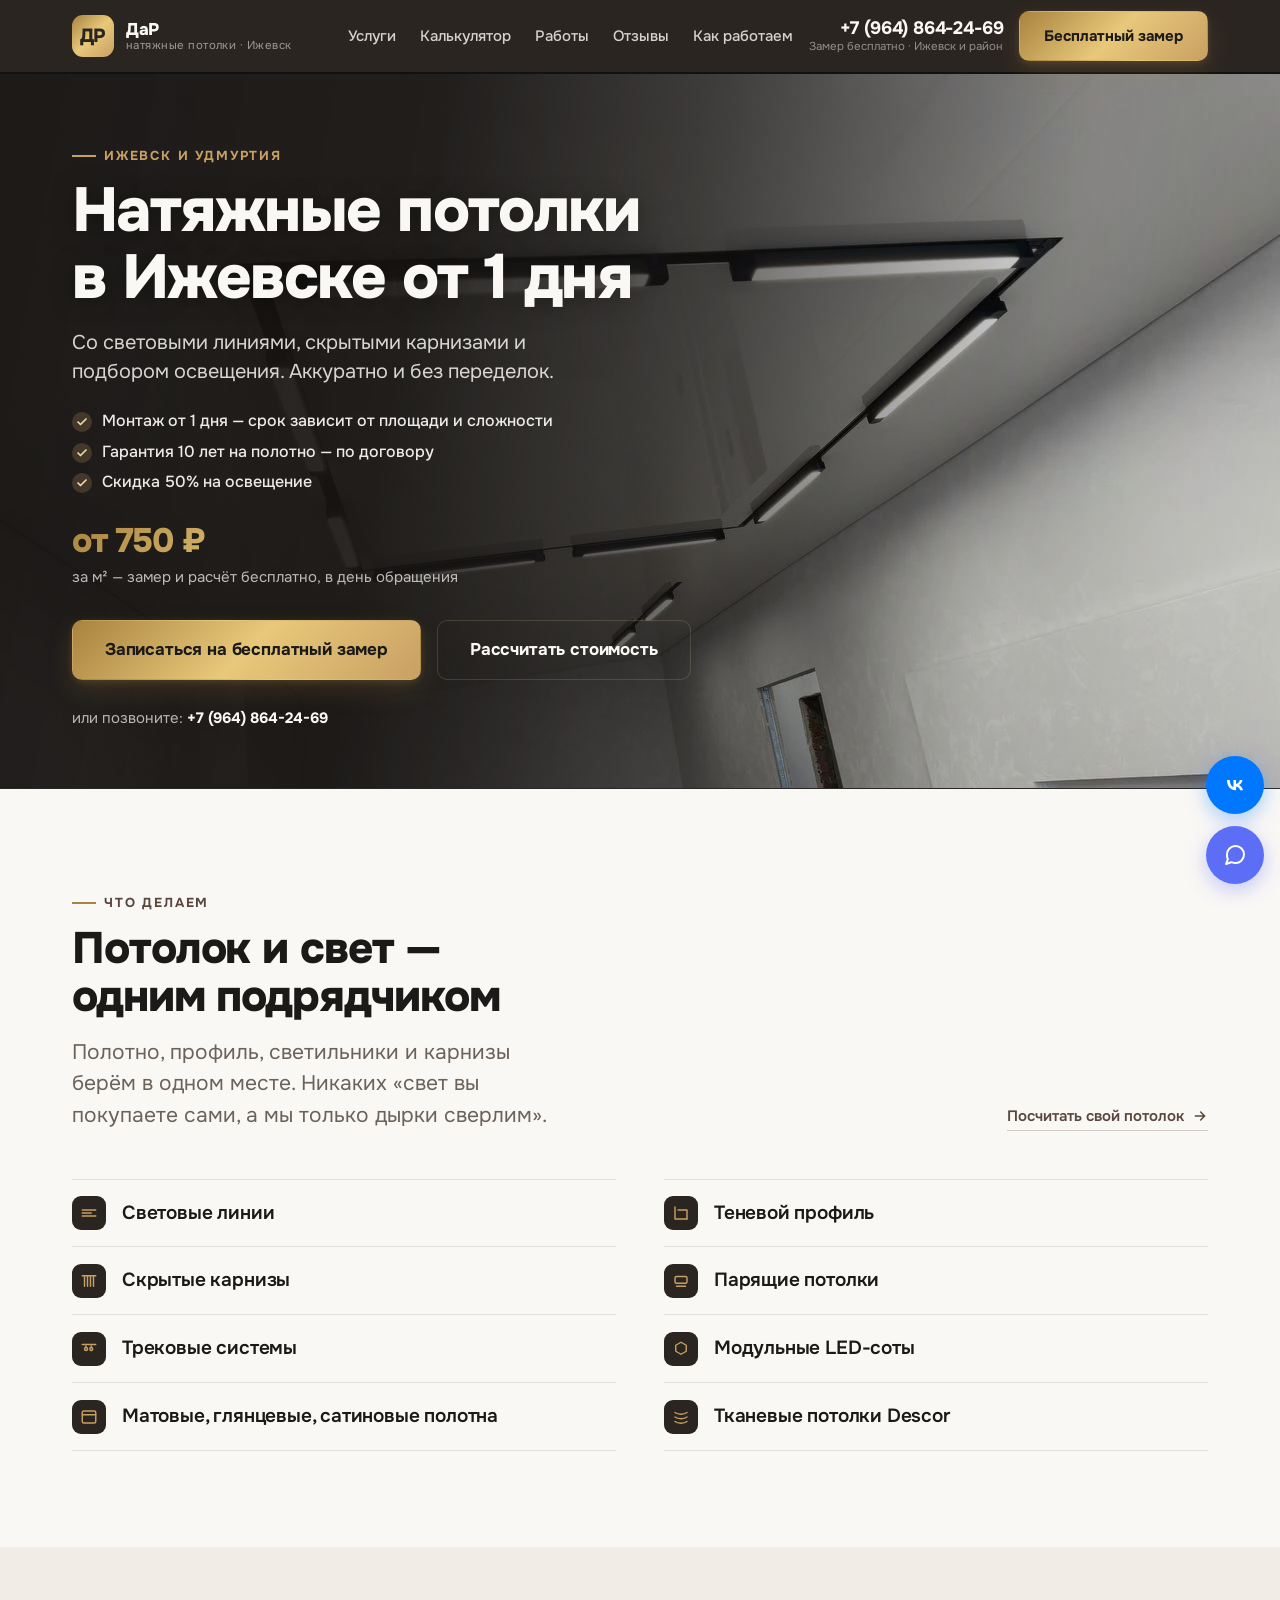
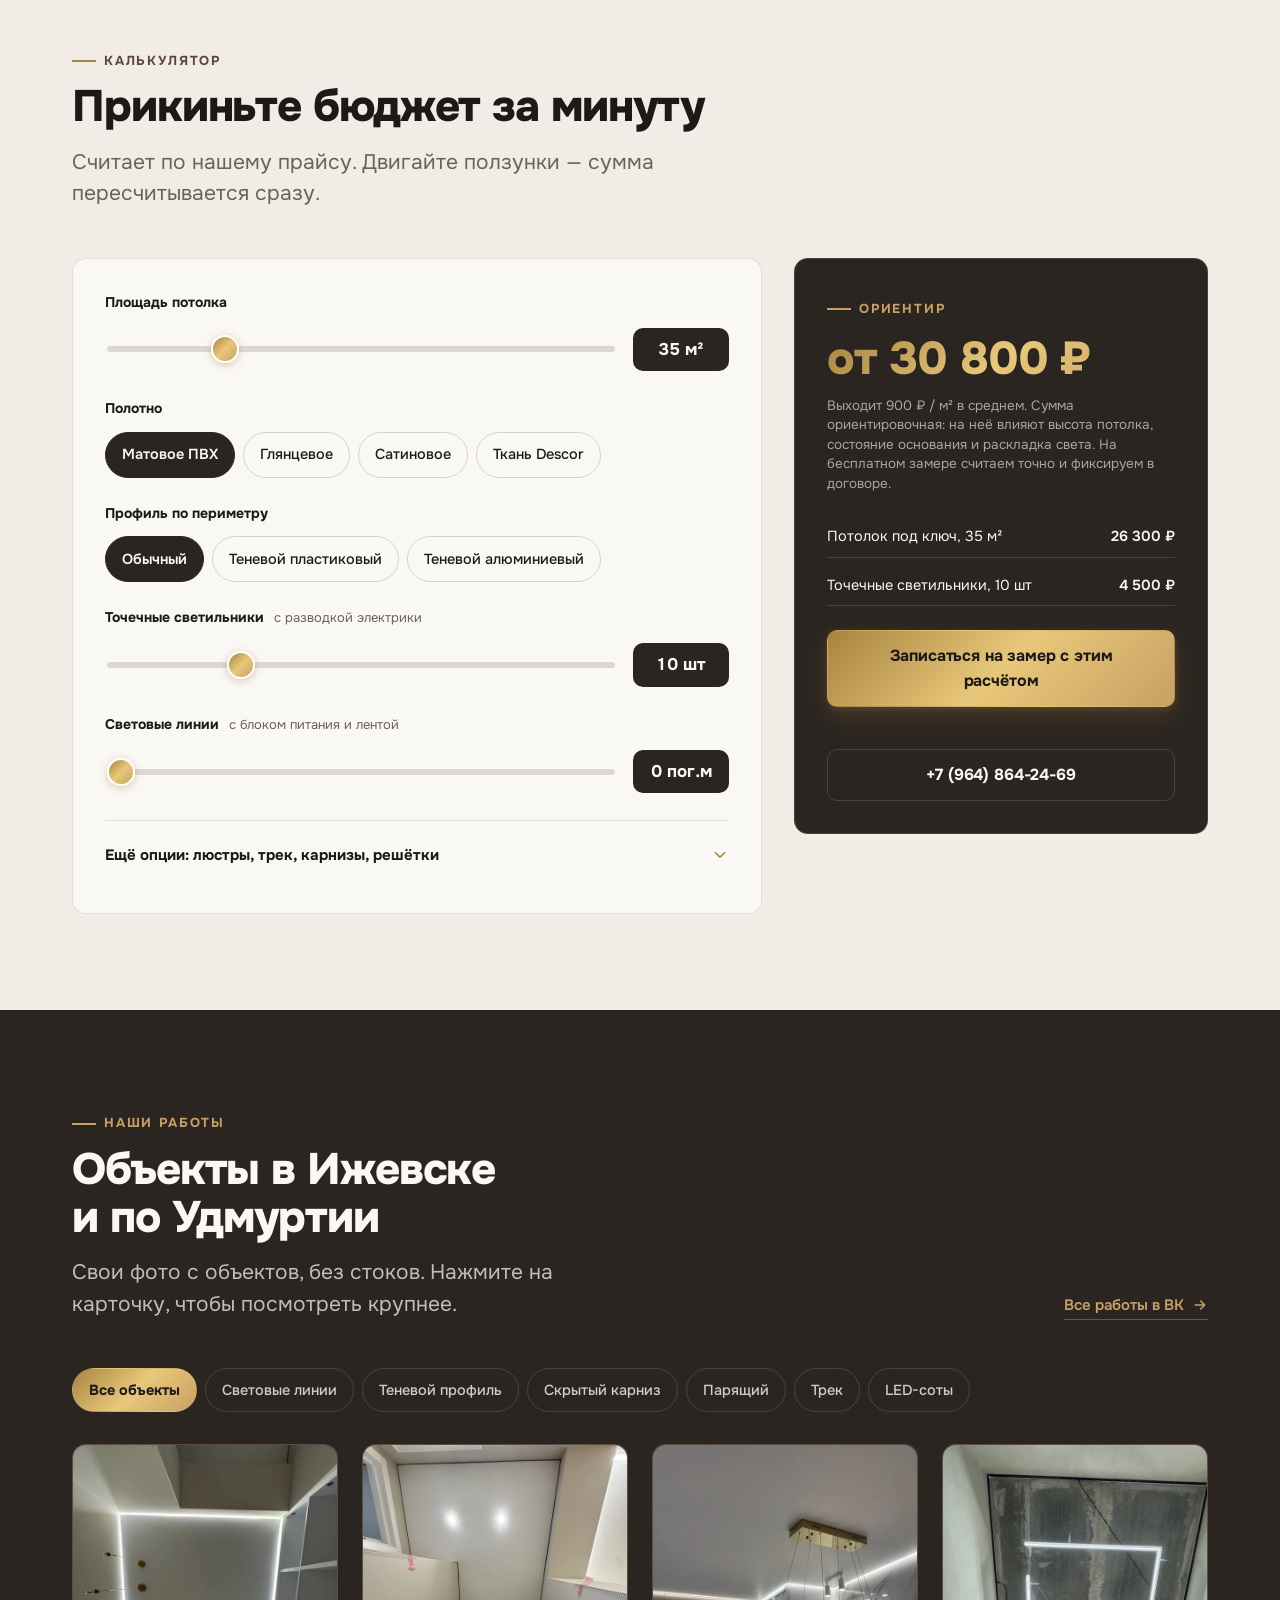
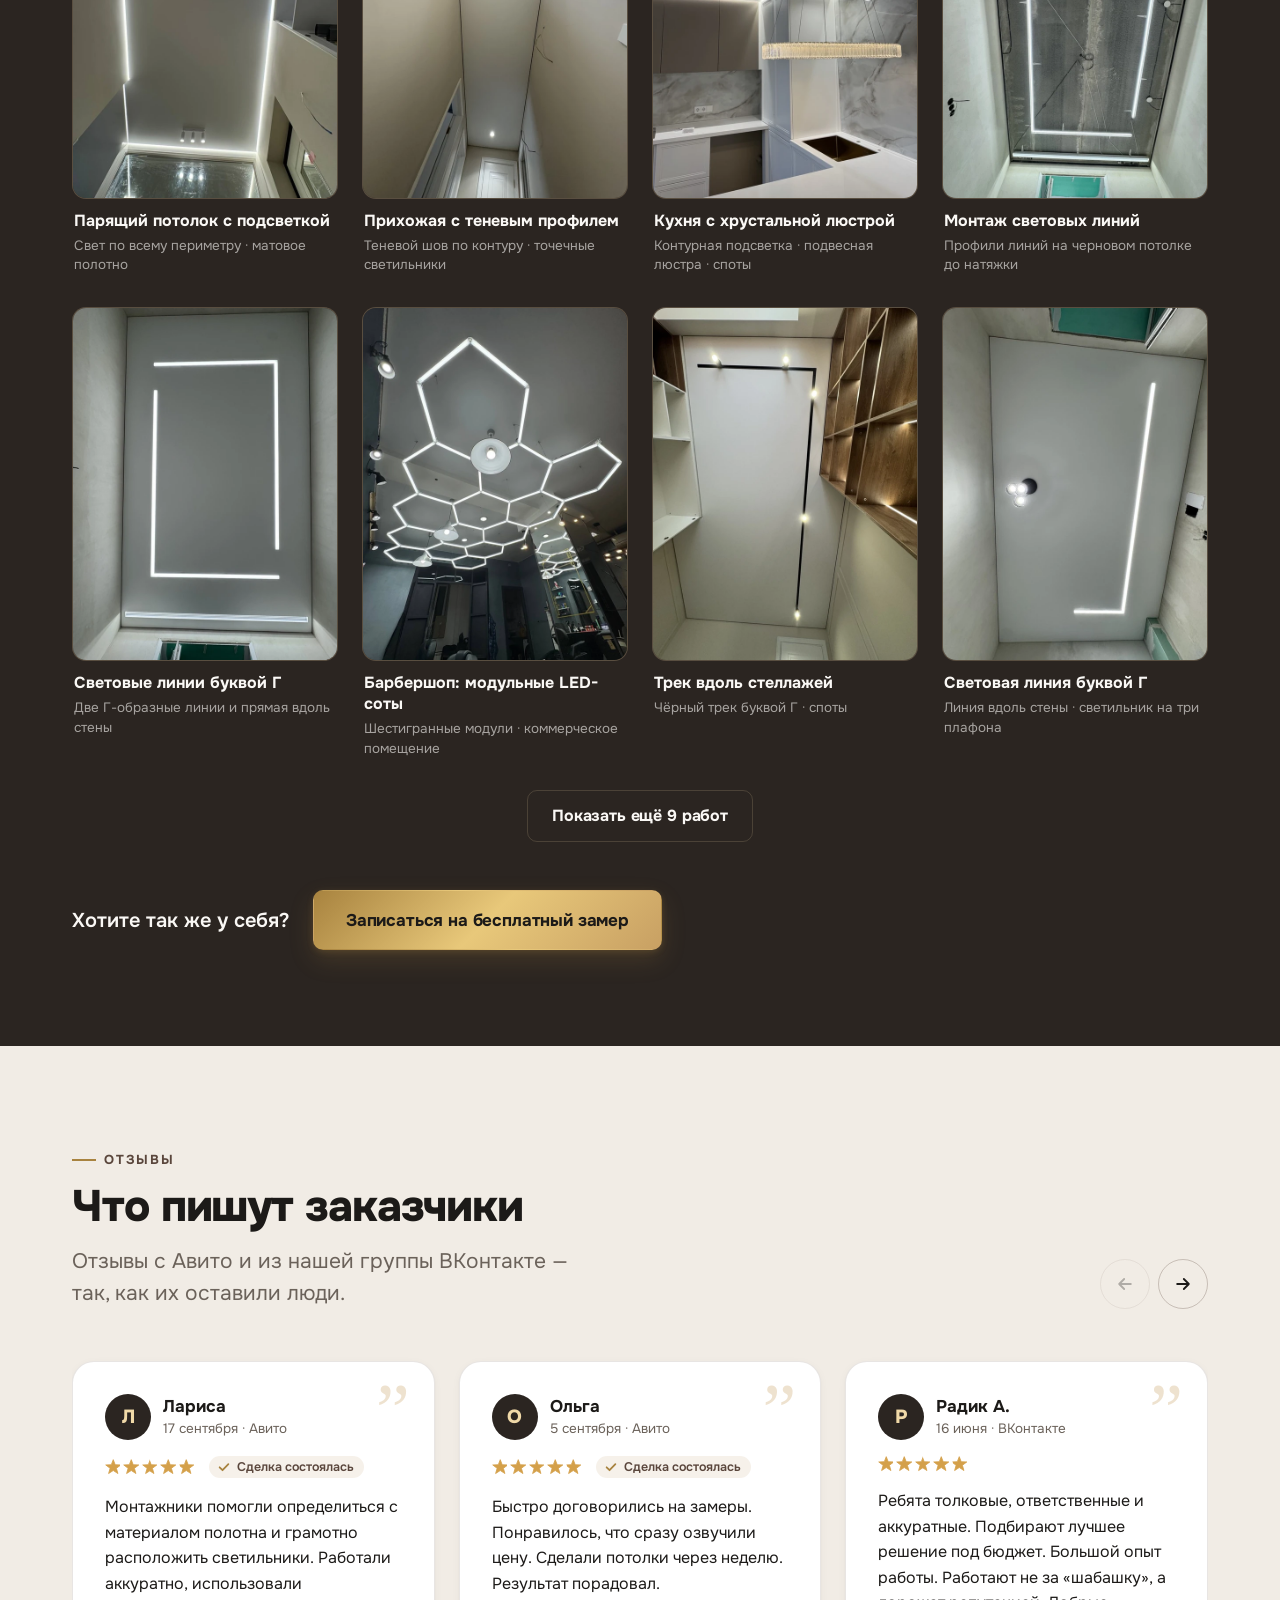
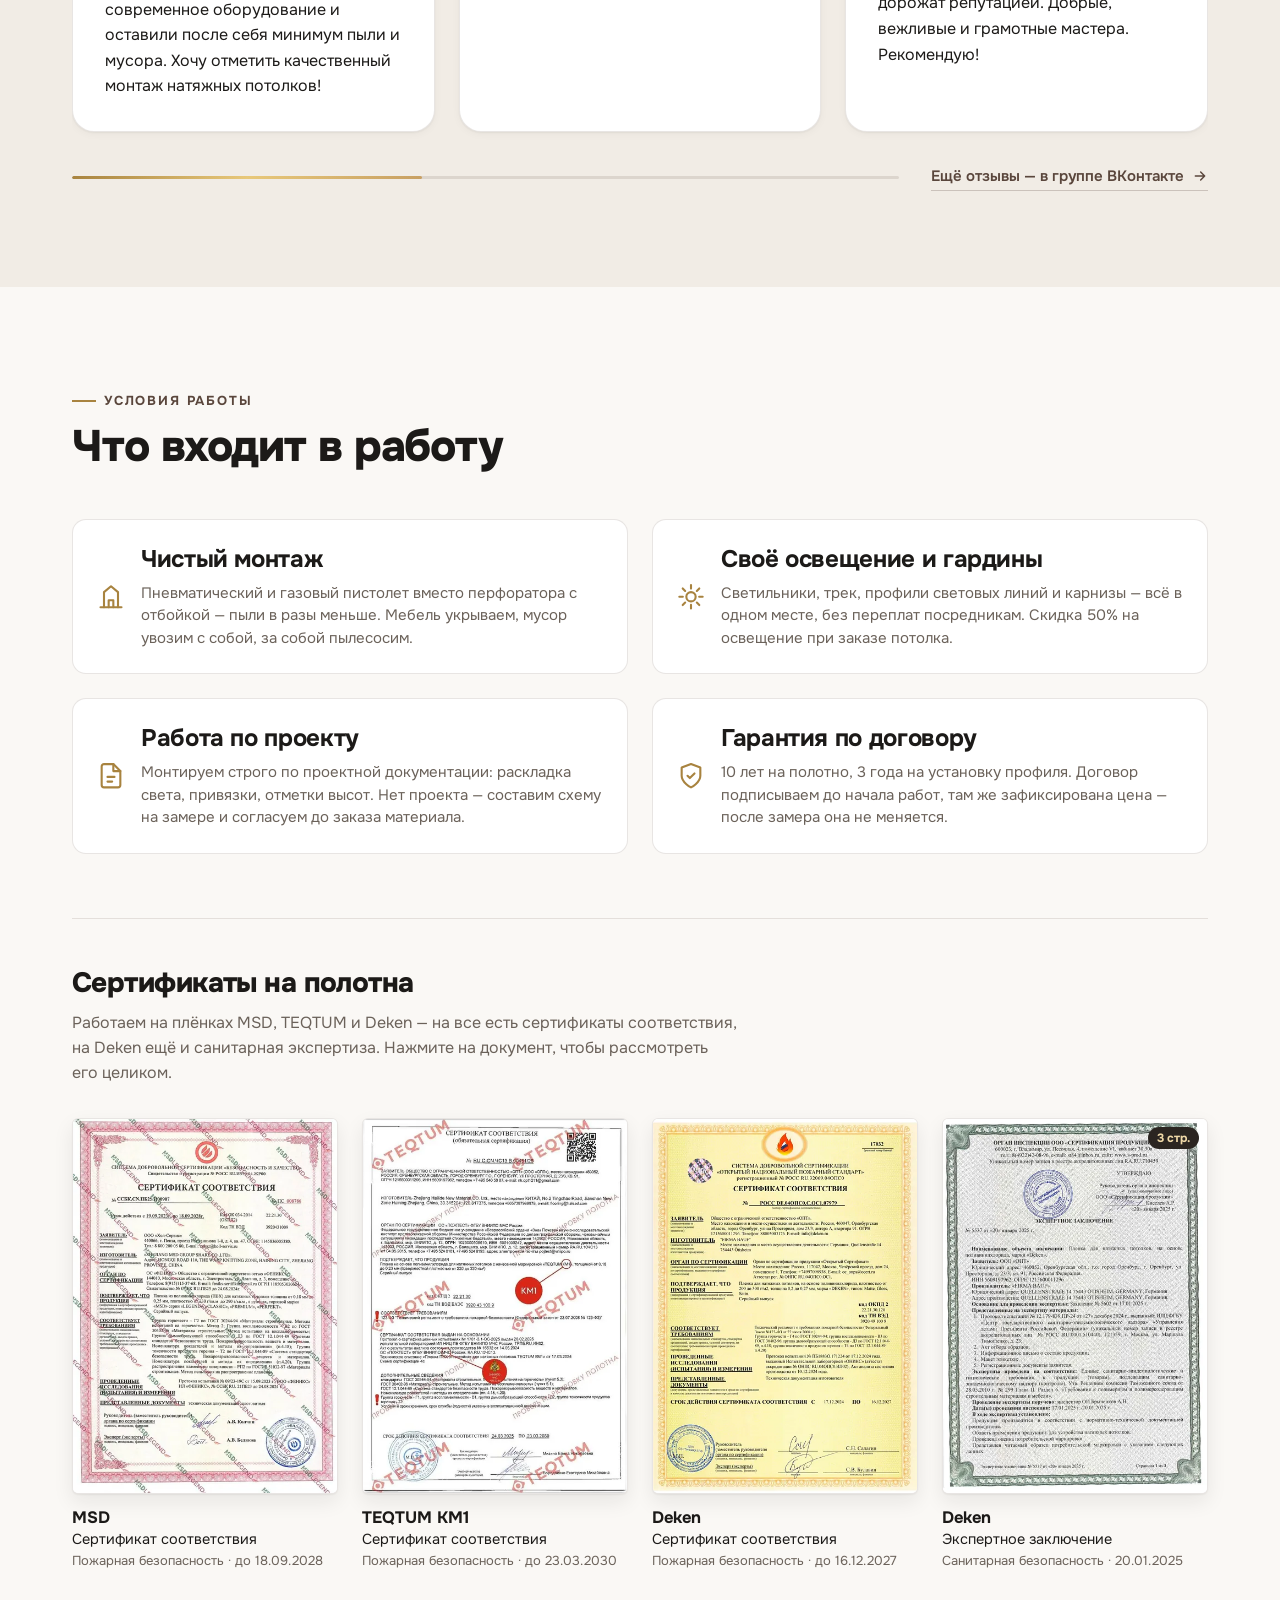
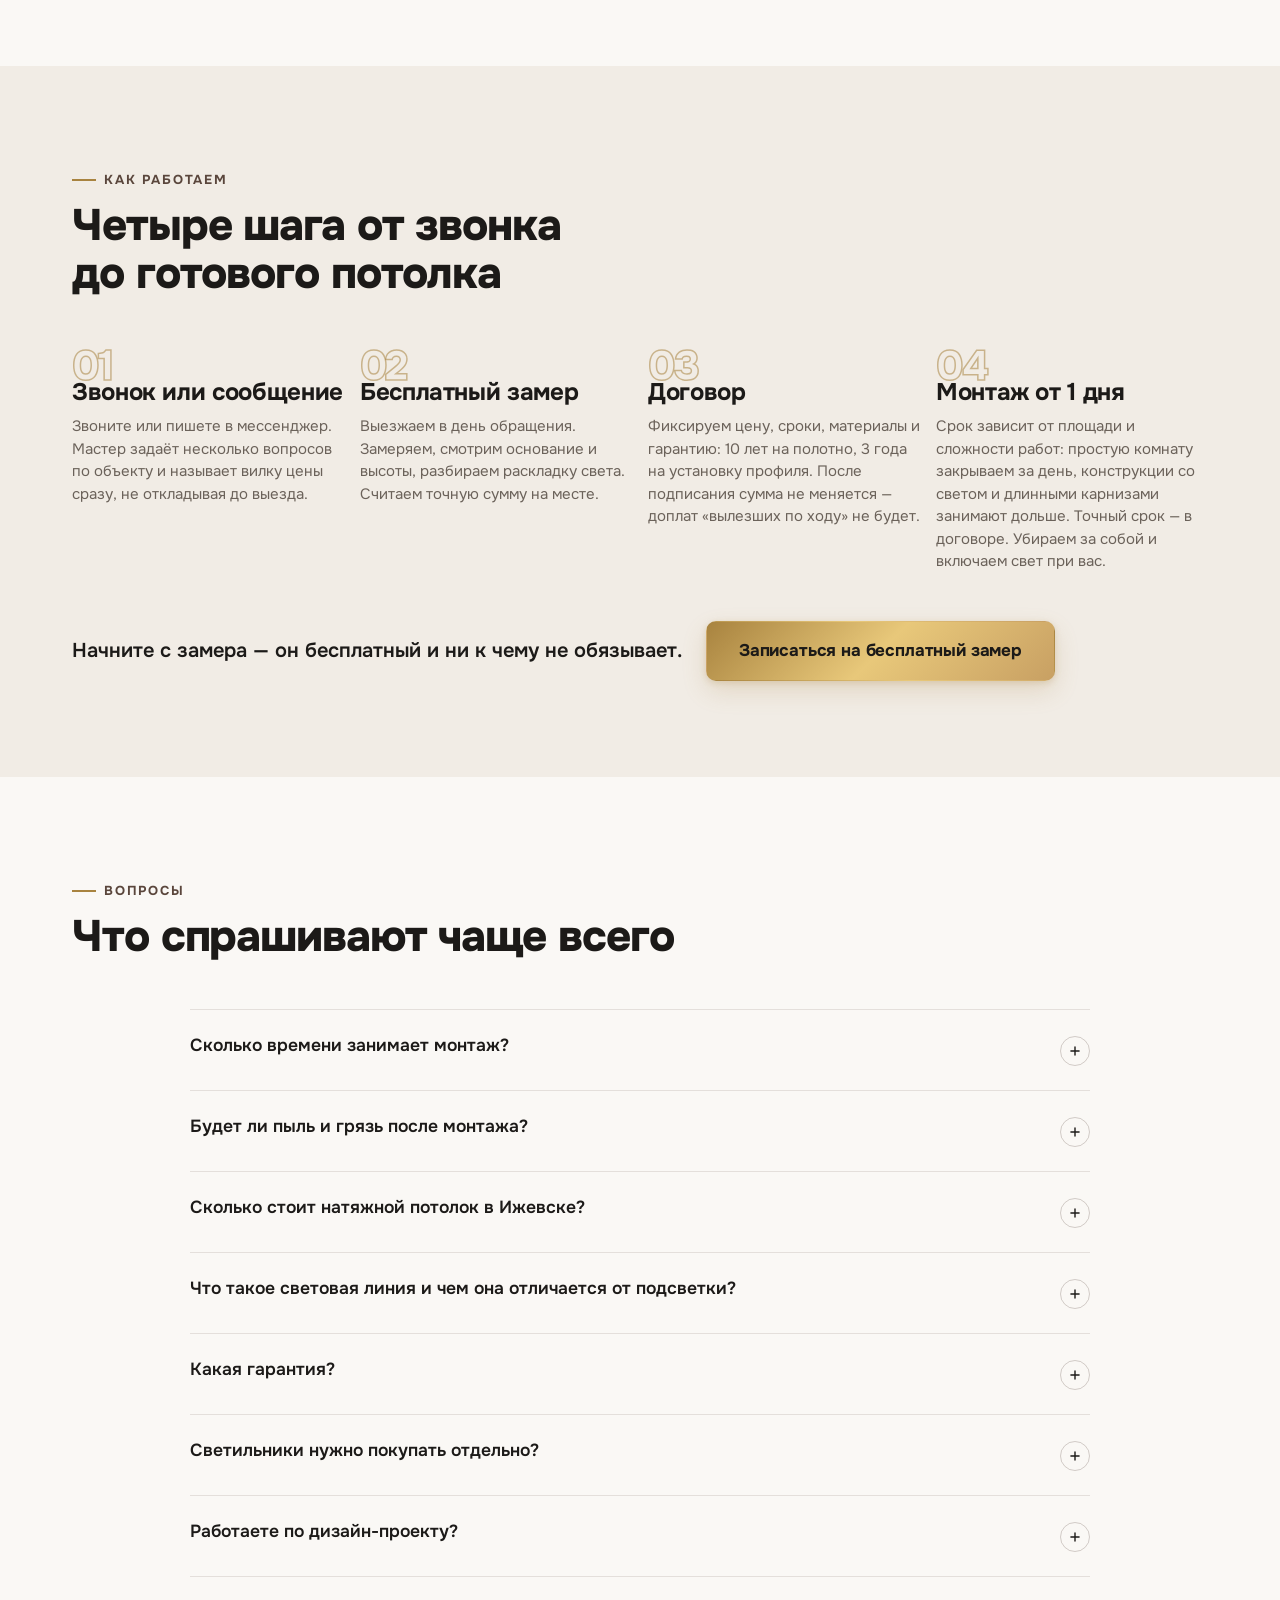
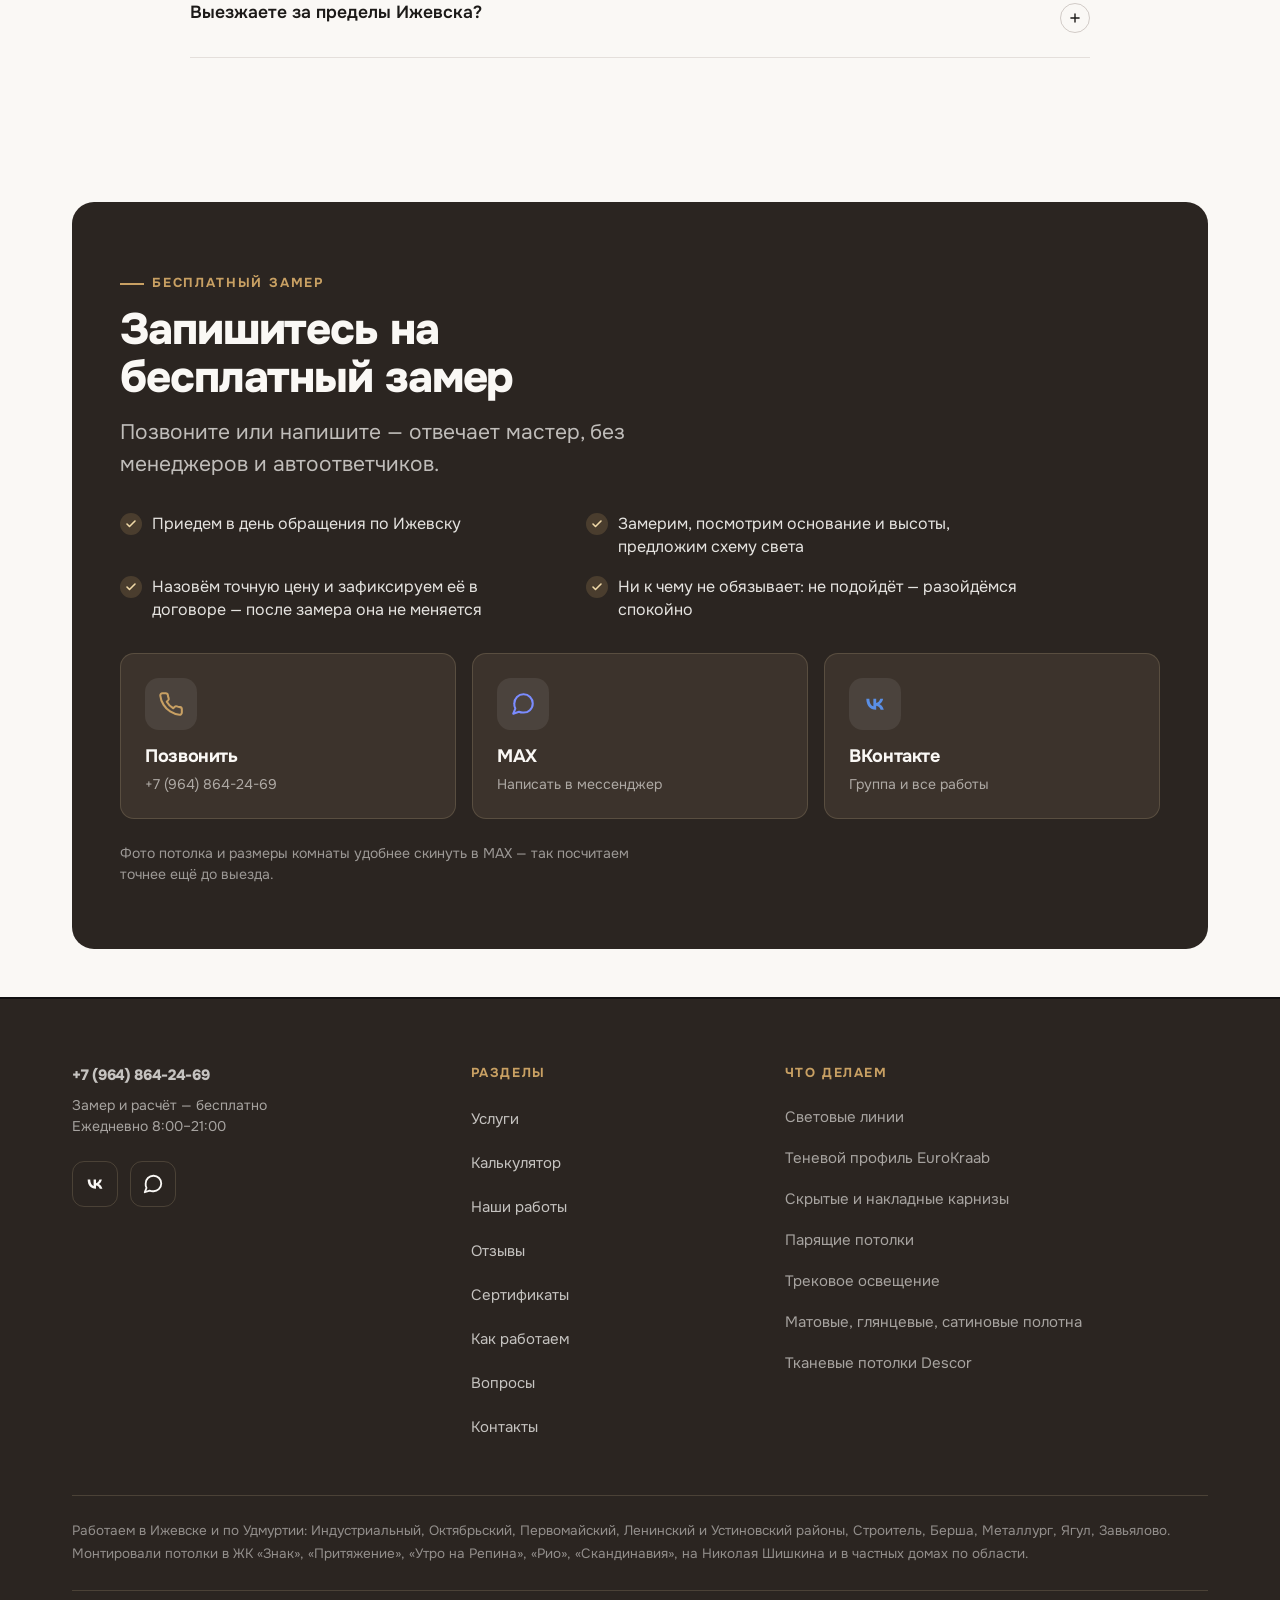
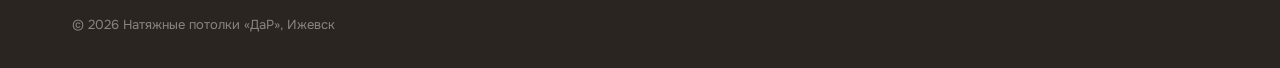
==== commit f7bef686: "Портфолио: 17 работ в порядке заказчика Заказчик прислал работы для сайта по порядку — портфолио теп" ====
--- a/index.html
+++ b/index.html
@@ -30,7 +30,7 @@
 
 <link rel="icon" href="img/favicon.svg" type="image/svg+xml">
 <link rel="preload" href="fonts/onest-cyrillic.woff2" as="font" type="font/woff2" crossorigin>
-<link rel="stylesheet" href="css/style.css?v=21">
+<link rel="stylesheet" href="css/style.css?v=22">
 
 <script type="application/ld+json">
 {
@@ -416,17 +416,50 @@
       <button class="filter" type="button" data-filter="soty" aria-pressed="false">LED-соты</button>
     </div>
 
-    <!-- Порядок = порядок показа: первые 8 видно сразу (на планшете 9),
+    <!-- Порядок задал заказчик (10.10.2026) — не менять. Первые 8 видно сразу (на планшете 9),
          остальные открывает кнопка «Показать ещё». На телефоне — лента целиком. -->
     <div class="works" id="works">
-      <button class="work" type="button" data-tags="track" aria-label="Открыть фото: Кухня с треком-рамкой">
-        <span class="work__media">
-          <img src="img/portfolio/kuhnya-trek-ramka.webp" srcset="img/portfolio/kuhnya-trek-ramka.webp 600w, img/portfolio/lg/kuhnya-trek-ramka.webp 788w" sizes="(max-width: 639px) 78vw, (max-width: 1023px) 31vw, 270px" data-full="img/portfolio/full/kuhnya-trek-ramka.webp" width="600" height="800" loading="lazy" alt="Встроенная трековая система рамкой на натяжном потолке кухни, Ижевск" data-ph="Кухня с треком-рамкой">
-          <span class="work__zoom" aria-hidden="true"><svg width="17" height="17" viewBox="0 0 24 24" fill="none" stroke="currentColor" stroke-width="2" stroke-linecap="round"><circle cx="11" cy="11" r="7"/><path d="M21 21l-4.3-4.3M11 8v6M8 11h6"/></svg></span>
-        </span>
-        <span class="work__body">
-          <span class="work__title">Кухня с треком-рамкой</span>
-          <span class="work__meta">Встроенный трек рамкой · линейные светильники</span>
+      <button class="work" type="button" data-tags="floating" aria-label="Открыть фото: Парящий потолок с подсветкой">
+        <span class="work__media">
+          <img src="img/portfolio/paryashchiy-podsvetka.webp" srcset="img/portfolio/paryashchiy-podsvetka.webp 600w, img/portfolio/lg/paryashchiy-podsvetka.webp 893w" sizes="(max-width: 639px) 78vw, (max-width: 1023px) 31vw, 270px" data-full="img/portfolio/full/paryashchiy-podsvetka.webp" width="600" height="800" loading="lazy" alt="Парящий потолок с подсветкой по всему периметру, матовое полотно, Ижевск" data-ph="Парящий потолок с подсветкой">
+          <span class="work__zoom" aria-hidden="true"><svg width="17" height="17" viewBox="0 0 24 24" fill="none" stroke="currentColor" stroke-width="2" stroke-linecap="round"><circle cx="11" cy="11" r="7"/><path d="M21 21l-4.3-4.3M11 8v6M8 11h6"/></svg></span>
+        </span>
+        <span class="work__body">
+          <span class="work__title">Парящий потолок с подсветкой</span>
+          <span class="work__meta">Свет по всему периметру · матовое полотно</span>
+        </span>
+      </button>
+
+      <button class="work" type="button" data-tags="shadow" aria-label="Открыть фото: Прихожая с теневым профилем">
+        <span class="work__media">
+          <img src="img/portfolio/prihozhaya-tenevoy-spoty.webp" srcset="img/portfolio/prihozhaya-tenevoy-spoty.webp 600w, img/portfolio/lg/prihozhaya-tenevoy-spoty.webp 960w" sizes="(max-width: 639px) 78vw, (max-width: 1023px) 31vw, 270px" data-full="img/portfolio/full/prihozhaya-tenevoy-spoty.webp" width="600" height="800" loading="lazy" alt="Натяжной потолок с теневым профилем и точечными светильниками в прихожей, Ижевск" data-ph="Прихожая с теневым профилем">
+          <span class="work__zoom" aria-hidden="true"><svg width="17" height="17" viewBox="0 0 24 24" fill="none" stroke="currentColor" stroke-width="2" stroke-linecap="round"><circle cx="11" cy="11" r="7"/><path d="M21 21l-4.3-4.3M11 8v6M8 11h6"/></svg></span>
+        </span>
+        <span class="work__body">
+          <span class="work__title">Прихожая с теневым профилем</span>
+          <span class="work__meta">Теневой шов по контуру · точечные светильники</span>
+        </span>
+      </button>
+
+      <button class="work" type="button" data-tags="floating" aria-label="Открыть фото: Кухня с хрустальной люстрой">
+        <span class="work__media">
+          <img src="img/portfolio/kuhnya-lyustra-podsvetka.webp" srcset="img/portfolio/kuhnya-lyustra-podsvetka.webp 600w, img/portfolio/lg/kuhnya-lyustra-podsvetka.webp 960w" sizes="(max-width: 639px) 78vw, (max-width: 1023px) 31vw, 270px" data-full="img/portfolio/full/kuhnya-lyustra-podsvetka.webp" width="600" height="800" loading="lazy" alt="Натяжной потолок с контурной подсветкой и хрустальной люстрой на кухне, Ижевск" data-ph="Кухня с хрустальной люстрой">
+          <span class="work__zoom" aria-hidden="true"><svg width="17" height="17" viewBox="0 0 24 24" fill="none" stroke="currentColor" stroke-width="2" stroke-linecap="round"><circle cx="11" cy="11" r="7"/><path d="M21 21l-4.3-4.3M11 8v6M8 11h6"/></svg></span>
+        </span>
+        <span class="work__body">
+          <span class="work__title">Кухня с хрустальной люстрой</span>
+          <span class="work__meta">Контурная подсветка · подвесная люстра · споты</span>
+        </span>
+      </button>
+
+      <button class="work" type="button" data-tags="line" aria-label="Открыть фото: Монтаж световых линий">
+        <span class="work__media">
+          <img src="img/portfolio/montazh-svetovyh-liniy.webp" srcset="img/portfolio/montazh-svetovyh-liniy.webp 600w, img/portfolio/lg/montazh-svetovyh-liniy.webp 960w" sizes="(max-width: 639px) 78vw, (max-width: 1023px) 31vw, 270px" data-full="img/portfolio/full/montazh-svetovyh-liniy.webp" width="600" height="800" loading="lazy" alt="Монтаж профилей световых линий на черновом потолке до натяжки полотна, Ижевск" data-ph="Монтаж световых линий">
+          <span class="work__zoom" aria-hidden="true"><svg width="17" height="17" viewBox="0 0 24 24" fill="none" stroke="currentColor" stroke-width="2" stroke-linecap="round"><circle cx="11" cy="11" r="7"/><path d="M21 21l-4.3-4.3M11 8v6M8 11h6"/></svg></span>
+        </span>
+        <span class="work__body">
+          <span class="work__title">Монтаж световых линий</span>
+          <span class="work__meta">Профили линий на черновом потолке до натяжки</span>
         </span>
       </button>
 
@@ -441,36 +474,113 @@
         </span>
       </button>
 
-      <button class="work" type="button" data-tags="floating" aria-label="Открыть фото: Кухня с хрустальной люстрой">
-        <span class="work__media">
-          <img src="img/portfolio/kuhnya-lyustra-podsvetka.webp" srcset="img/portfolio/kuhnya-lyustra-podsvetka.webp 600w, img/portfolio/lg/kuhnya-lyustra-podsvetka.webp 960w" sizes="(max-width: 639px) 78vw, (max-width: 1023px) 31vw, 270px" data-full="img/portfolio/full/kuhnya-lyustra-podsvetka.webp" width="600" height="800" loading="lazy" alt="Натяжной потолок с контурной подсветкой и хрустальной люстрой на кухне, Ижевск" data-ph="Кухня с хрустальной люстрой">
-          <span class="work__zoom" aria-hidden="true"><svg width="17" height="17" viewBox="0 0 24 24" fill="none" stroke="currentColor" stroke-width="2" stroke-linecap="round"><circle cx="11" cy="11" r="7"/><path d="M21 21l-4.3-4.3M11 8v6M8 11h6"/></svg></span>
-        </span>
-        <span class="work__body">
-          <span class="work__title">Кухня с хрустальной люстрой</span>
-          <span class="work__meta">Контурная подсветка · подвесная люстра · споты</span>
-        </span>
-      </button>
-
-      <button class="work" type="button" data-tags="track" aria-label="Открыть фото: Трековая система на глянце">
-        <span class="work__media">
-          <img src="img/portfolio/trek-glyanec.webp" srcset="img/portfolio/trek-glyanec.webp 600w, img/portfolio/lg/trek-glyanec.webp 720w" sizes="(max-width: 639px) 78vw, (max-width: 1023px) 31vw, 270px" data-full="img/portfolio/full/trek-glyanec.webp" width="600" height="800" loading="lazy" alt="Натяжной потолок с магнитной трековой системой на глянцевом полотне, Ижевск" data-ph="Трековая система на глянце">
-          <span class="work__zoom" aria-hidden="true"><svg width="17" height="17" viewBox="0 0 24 24" fill="none" stroke="currentColor" stroke-width="2" stroke-linecap="round"><circle cx="11" cy="11" r="7"/><path d="M21 21l-4.3-4.3M11 8v6M8 11h6"/></svg></span>
-        </span>
-        <span class="work__body">
-          <span class="work__title">Трековая система на глянце</span>
-          <span class="work__meta">Магнитный шинопровод · Г-образная раскладка</span>
-        </span>
-      </button>
-
-      <button class="work" type="button" data-tags="cornice" aria-label="Открыть фото: Лоджия со скрытым карнизом">
-        <span class="work__media">
-          <img src="img/portfolio/lodzhiya-skrytyy-karniz.webp" srcset="img/portfolio/lodzhiya-skrytyy-karniz.webp 600w, img/portfolio/lg/lodzhiya-skrytyy-karniz.webp 768w" sizes="(max-width: 639px) 78vw, (max-width: 1023px) 31vw, 270px" data-full="img/portfolio/full/lodzhiya-skrytyy-karniz.webp" width="600" height="800" loading="lazy" alt="Скрытый карниз с подсветкой и накладные светильники на натяжном потолке лоджии, Ижевск" data-ph="Лоджия со скрытым карнизом">
-          <span class="work__zoom" aria-hidden="true"><svg width="17" height="17" viewBox="0 0 24 24" fill="none" stroke="currentColor" stroke-width="2" stroke-linecap="round"><circle cx="11" cy="11" r="7"/><path d="M21 21l-4.3-4.3M11 8v6M8 11h6"/></svg></span>
-        </span>
-        <span class="work__body">
-          <span class="work__title">Лоджия со скрытым карнизом</span>
-          <span class="work__meta">Ниша под шторы с подсветкой · накладные светильники</span>
+      <button class="work" type="button" data-tags="soty" aria-label="Открыть фото: Барбершоп: модульные LED-соты">
+        <span class="work__media">
+          <img src="img/portfolio/led-soty-barbershop.webp" srcset="img/portfolio/led-soty-barbershop.webp 600w, img/portfolio/lg/led-soty-barbershop.webp 931w" sizes="(max-width: 639px) 78vw, (max-width: 1023px) 31vw, 270px" data-full="img/portfolio/full/led-soty-barbershop.webp" width="600" height="800" loading="lazy" alt="Модульные LED-соты на потолке барбершопа, Ижевск" data-ph="Барбершоп: модульные LED-соты">
+          <span class="work__zoom" aria-hidden="true"><svg width="17" height="17" viewBox="0 0 24 24" fill="none" stroke="currentColor" stroke-width="2" stroke-linecap="round"><circle cx="11" cy="11" r="7"/><path d="M21 21l-4.3-4.3M11 8v6M8 11h6"/></svg></span>
+        </span>
+        <span class="work__body">
+          <span class="work__title">Барбершоп: модульные LED-соты</span>
+          <span class="work__meta">Шестигранные модули · коммерческое помещение</span>
+        </span>
+      </button>
+
+      <button class="work" type="button" data-tags="track" aria-label="Открыть фото: Трек вдоль стеллажей">
+        <span class="work__media">
+          <img src="img/portfolio/komnata-trek-polki.webp" srcset="img/portfolio/komnata-trek-polki.webp 600w, img/portfolio/lg/komnata-trek-polki.webp 960w" sizes="(max-width: 639px) 78vw, (max-width: 1023px) 31vw, 270px" data-full="img/portfolio/full/komnata-trek-polki.webp" width="600" height="800" loading="lazy" alt="Встроенный чёрный трек со спотами вдоль стеллажей, Ижевск" data-ph="Трек вдоль стеллажей">
+          <span class="work__zoom" aria-hidden="true"><svg width="17" height="17" viewBox="0 0 24 24" fill="none" stroke="currentColor" stroke-width="2" stroke-linecap="round"><circle cx="11" cy="11" r="7"/><path d="M21 21l-4.3-4.3M11 8v6M8 11h6"/></svg></span>
+        </span>
+        <span class="work__body">
+          <span class="work__title">Трек вдоль стеллажей</span>
+          <span class="work__meta">Чёрный трек буквой Г · споты</span>
+        </span>
+      </button>
+
+      <button class="work" type="button" data-tags="line" aria-label="Открыть фото: Световая линия буквой Г">
+        <span class="work__media">
+          <img src="img/portfolio/liniya-bukvoy-g-svetilnik.webp" srcset="img/portfolio/liniya-bukvoy-g-svetilnik.webp 600w, img/portfolio/lg/liniya-bukvoy-g-svetilnik.webp 960w" sizes="(max-width: 639px) 78vw, (max-width: 1023px) 31vw, 270px" data-full="img/portfolio/full/liniya-bukvoy-g-svetilnik.webp" width="600" height="800" loading="lazy" alt="Г-образная световая линия и накладной светильник на натяжном потолке, Ижевск" data-ph="Световая линия буквой Г">
+          <span class="work__zoom" aria-hidden="true"><svg width="17" height="17" viewBox="0 0 24 24" fill="none" stroke="currentColor" stroke-width="2" stroke-linecap="round"><circle cx="11" cy="11" r="7"/><path d="M21 21l-4.3-4.3M11 8v6M8 11h6"/></svg></span>
+        </span>
+        <span class="work__body">
+          <span class="work__title">Световая линия буквой Г</span>
+          <span class="work__meta">Линия вдоль стены · светильник на три плафона</span>
+        </span>
+      </button>
+
+      <button class="work" type="button" data-tags="track cornice" aria-label="Открыть фото: Глянец с линейным светом">
+        <span class="work__media">
+          <img src="img/portfolio/glyanec-lineynye-svetilniki.webp" srcset="img/portfolio/glyanec-lineynye-svetilniki.webp 600w, img/portfolio/lg/glyanec-lineynye-svetilniki.webp 960w" sizes="(max-width: 639px) 78vw, (max-width: 1023px) 31vw, 270px" data-full="img/portfolio/full/glyanec-lineynye-svetilniki.webp" width="600" height="800" loading="lazy" alt="Глянцевый натяжной потолок с трековыми линейными светильниками, Ижевск" data-ph="Глянец с линейным светом">
+          <span class="work__zoom" aria-hidden="true"><svg width="17" height="17" viewBox="0 0 24 24" fill="none" stroke="currentColor" stroke-width="2" stroke-linecap="round"><circle cx="11" cy="11" r="7"/><path d="M21 21l-4.3-4.3M11 8v6M8 11h6"/></svg></span>
+        </span>
+        <span class="work__body">
+          <span class="work__title">Глянец с линейным светом</span>
+          <span class="work__meta">Трек с линейными светильниками · подсветка у окна</span>
+        </span>
+      </button>
+
+      <button class="work" type="button" data-tags="track" aria-label="Открыть фото: Трек буквой Г">
+        <span class="work__media">
+          <img src="img/portfolio/trek-bukvoy-g.webp" srcset="img/portfolio/trek-bukvoy-g.webp 600w, img/portfolio/lg/trek-bukvoy-g.webp 960w" sizes="(max-width: 639px) 78vw, (max-width: 1023px) 31vw, 270px" data-full="img/portfolio/full/trek-bukvoy-g.webp" width="600" height="800" loading="lazy" alt="Г-образный встроенный трек с линейными светильниками, Ижевск" data-ph="Трек буквой Г">
+          <span class="work__zoom" aria-hidden="true"><svg width="17" height="17" viewBox="0 0 24 24" fill="none" stroke="currentColor" stroke-width="2" stroke-linecap="round"><circle cx="11" cy="11" r="7"/><path d="M21 21l-4.3-4.3M11 8v6M8 11h6"/></svg></span>
+        </span>
+        <span class="work__body">
+          <span class="work__title">Трек буквой Г</span>
+          <span class="work__meta">Встроенный трек с линейными светильниками</span>
+        </span>
+      </button>
+
+      <button class="work" type="button" data-tags="track cornice" aria-label="Открыть фото: Два параллельных трека">
+        <span class="work__media">
+          <img src="img/portfolio/dva-treka-glyanec.webp" srcset="img/portfolio/dva-treka-glyanec.webp 600w, img/portfolio/lg/dva-treka-glyanec.webp 960w" sizes="(max-width: 639px) 78vw, (max-width: 1023px) 31vw, 270px" data-full="img/portfolio/full/dva-treka-glyanec.webp" width="600" height="800" loading="lazy" alt="Два параллельных трека с линейными светильниками на глянцевом потолке, Ижевск" data-ph="Два параллельных трека">
+          <span class="work__zoom" aria-hidden="true"><svg width="17" height="17" viewBox="0 0 24 24" fill="none" stroke="currentColor" stroke-width="2" stroke-linecap="round"><circle cx="11" cy="11" r="7"/><path d="M21 21l-4.3-4.3M11 8v6M8 11h6"/></svg></span>
+        </span>
+        <span class="work__body">
+          <span class="work__title">Два параллельных трека</span>
+          <span class="work__meta">Линейные светильники на глянце · ниша под шторы</span>
+        </span>
+      </button>
+
+      <button class="work" type="button" data-tags="line shadow" aria-label="Открыть фото: Санузел со световой линией">
+        <span class="work__media">
+          <img src="img/portfolio/sanuzel-spoty-liniya.webp" srcset="img/portfolio/sanuzel-spoty-liniya.webp 600w, img/portfolio/lg/sanuzel-spoty-liniya.webp 720w" sizes="(max-width: 639px) 78vw, (max-width: 1023px) 31vw, 270px" data-full="img/portfolio/full/sanuzel-spoty-liniya.webp" width="600" height="800" loading="lazy" alt="Натяжной потолок в санузле с точечными светильниками и световой линией, Ижевск" data-ph="Санузел со световой линией">
+          <span class="work__zoom" aria-hidden="true"><svg width="17" height="17" viewBox="0 0 24 24" fill="none" stroke="currentColor" stroke-width="2" stroke-linecap="round"><circle cx="11" cy="11" r="7"/><path d="M21 21l-4.3-4.3M11 8v6M8 11h6"/></svg></span>
+        </span>
+        <span class="work__body">
+          <span class="work__title">Санузел со световой линией</span>
+          <span class="work__meta">Четыре светильника · линия в углу · теневой профиль</span>
+        </span>
+      </button>
+
+      <button class="work" type="button" data-tags="cornice" aria-label="Открыть фото: Комната с мансардным окном">
+        <span class="work__media">
+          <img src="img/portfolio/mansardnoe-okno-karniz.webp" srcset="img/portfolio/mansardnoe-okno-karniz.webp 600w, img/portfolio/lg/mansardnoe-okno-karniz.webp 960w" sizes="(max-width: 639px) 78vw, (max-width: 1023px) 31vw, 270px" data-full="img/portfolio/full/mansardnoe-okno-karniz.webp" width="600" height="800" loading="lazy" alt="Натяжной потолок со скрытым карнизом с подсветкой у мансардного окна, Ижевск" data-ph="Комната с мансардным окном">
+          <span class="work__zoom" aria-hidden="true"><svg width="17" height="17" viewBox="0 0 24 24" fill="none" stroke="currentColor" stroke-width="2" stroke-linecap="round"><circle cx="11" cy="11" r="7"/><path d="M21 21l-4.3-4.3M11 8v6M8 11h6"/></svg></span>
+        </span>
+        <span class="work__body">
+          <span class="work__title">Комната с мансардным окном</span>
+          <span class="work__meta">Скрытый карниз с подсветкой у окна</span>
+        </span>
+      </button>
+
+      <button class="work" type="button" data-tags="line shadow" aria-label="Открыть фото: Две световые линии">
+        <span class="work__media">
+          <img src="img/portfolio/dve-linii-tenevoy.webp" srcset="img/portfolio/dve-linii-tenevoy.webp 600w, img/portfolio/lg/dve-linii-tenevoy.webp 960w" sizes="(max-width: 639px) 78vw, (max-width: 1023px) 31vw, 270px" data-full="img/portfolio/full/dve-linii-tenevoy.webp" width="600" height="800" loading="lazy" alt="Две параллельные световые линии и теневой профиль на натяжном потолке, Ижевск" data-ph="Две световые линии">
+          <span class="work__zoom" aria-hidden="true"><svg width="17" height="17" viewBox="0 0 24 24" fill="none" stroke="currentColor" stroke-width="2" stroke-linecap="round"><circle cx="11" cy="11" r="7"/><path d="M21 21l-4.3-4.3M11 8v6M8 11h6"/></svg></span>
+        </span>
+        <span class="work__body">
+          <span class="work__title">Две световые линии</span>
+          <span class="work__meta">Параллельные линии · теневой профиль</span>
+        </span>
+      </button>
+
+      <button class="work" type="button" data-tags="floating" aria-label="Открыть фото: Ванная с люстрой-кольцом">
+        <span class="work__media">
+          <img src="img/portfolio/vannaya-lyustra-kolco.webp" srcset="img/portfolio/vannaya-lyustra-kolco.webp 600w, img/portfolio/lg/vannaya-lyustra-kolco.webp 960w" sizes="(max-width: 639px) 78vw, (max-width: 1023px) 31vw, 270px" data-full="img/portfolio/full/vannaya-lyustra-kolco.webp" width="600" height="800" loading="lazy" alt="Натяжной потолок с контурной подсветкой и люстрой-кольцом в ванной, Ижевск" data-ph="Ванная с люстрой-кольцом">
+          <span class="work__zoom" aria-hidden="true"><svg width="17" height="17" viewBox="0 0 24 24" fill="none" stroke="currentColor" stroke-width="2" stroke-linecap="round"><circle cx="11" cy="11" r="7"/><path d="M21 21l-4.3-4.3M11 8v6M8 11h6"/></svg></span>
+        </span>
+        <span class="work__body">
+          <span class="work__title">Ванная с люстрой-кольцом</span>
+          <span class="work__meta">Контурная подсветка · подвесная люстра</span>
         </span>
       </button>
 
@@ -485,135 +595,14 @@
         </span>
       </button>
 
-      <button class="work" type="button" data-tags="track shadow" aria-label="Открыть фото: Прихожая сложной формы">
-        <span class="work__media">
-          <img src="img/portfolio/prihozhaya-trek-tenevoy.webp" srcset="img/portfolio/prihozhaya-trek-tenevoy.webp 600w, img/portfolio/lg/prihozhaya-trek-tenevoy.webp 960w" sizes="(max-width: 639px) 78vw, (max-width: 1023px) 31vw, 270px" data-full="img/portfolio/full/prihozhaya-trek-tenevoy.webp" width="600" height="800" loading="lazy" alt="Натяжной потолок сложной формы с теневым профилем и встроенным треком в прихожей, Ижевск" data-ph="Прихожая сложной формы">
-          <span class="work__zoom" aria-hidden="true"><svg width="17" height="17" viewBox="0 0 24 24" fill="none" stroke="currentColor" stroke-width="2" stroke-linecap="round"><circle cx="11" cy="11" r="7"/><path d="M21 21l-4.3-4.3M11 8v6M8 11h6"/></svg></span>
-        </span>
-        <span class="work__body">
-          <span class="work__title">Прихожая сложной формы</span>
-          <span class="work__meta">Теневой профиль по контуру · трек со спотами</span>
-        </span>
-      </button>
-
-      <button class="work" type="button" data-tags="soty" aria-label="Открыть фото: Барбершоп: модульные LED-соты">
-        <span class="work__media">
-          <img src="img/portfolio/led-soty-barbershop.webp" srcset="img/portfolio/led-soty-barbershop.webp 600w, img/portfolio/lg/led-soty-barbershop.webp 931w" sizes="(max-width: 639px) 78vw, (max-width: 1023px) 31vw, 270px" data-full="img/portfolio/full/led-soty-barbershop.webp" width="600" height="800" loading="lazy" alt="Модульные LED-соты на потолке барбершопа, Ижевск" data-ph="Барбершоп: модульные LED-соты">
-          <span class="work__zoom" aria-hidden="true"><svg width="17" height="17" viewBox="0 0 24 24" fill="none" stroke="currentColor" stroke-width="2" stroke-linecap="round"><circle cx="11" cy="11" r="7"/><path d="M21 21l-4.3-4.3M11 8v6M8 11h6"/></svg></span>
-        </span>
-        <span class="work__body">
-          <span class="work__title">Барбершоп: модульные LED-соты</span>
-          <span class="work__meta">Шестигранные модули · коммерческое помещение</span>
-        </span>
-      </button>
-
-      <button class="work" type="button" data-tags="shadow" aria-label="Открыть фото: Санузел с теневым профилем">
-        <span class="work__media">
-          <img src="img/portfolio/tenevoy-profil-sanuzel.webp" srcset="img/portfolio/tenevoy-profil-sanuzel.webp 600w, img/portfolio/lg/tenevoy-profil-sanuzel.webp 960w" sizes="(max-width: 639px) 78vw, (max-width: 1023px) 31vw, 270px" data-full="img/portfolio/full/tenevoy-profil-sanuzel.webp" width="600" height="800" loading="lazy" alt="Натяжной потолок с теневым профилем EuroKraab в санузле, Ижевск" data-ph="Санузел с теневым профилем">
-          <span class="work__zoom" aria-hidden="true"><svg width="17" height="17" viewBox="0 0 24 24" fill="none" stroke="currentColor" stroke-width="2" stroke-linecap="round"><circle cx="11" cy="11" r="7"/><path d="M21 21l-4.3-4.3M11 8v6M8 11h6"/></svg></span>
-        </span>
-        <span class="work__body">
-          <span class="work__title">Санузел с теневым профилем</span>
-          <span class="work__meta">Теневой шов по периметру · 4 точечных светильника</span>
-        </span>
-      </button>
-
-      <button class="work" type="button" data-tags="track shadow" aria-label="Открыть фото: Комната с длинным треком">
-        <span class="work__media">
-          <img src="img/portfolio/komnata-trek-tenevoy.webp" srcset="img/portfolio/komnata-trek-tenevoy.webp 600w, img/portfolio/lg/komnata-trek-tenevoy.webp 902w" sizes="(max-width: 639px) 78vw, (max-width: 1023px) 31vw, 270px" data-full="img/portfolio/full/komnata-trek-tenevoy.webp" width="600" height="800" loading="lazy" alt="Встроенный чёрный трек со спотами и теневой профиль по периметру комнаты, Ижевск" data-ph="Комната с длинным треком">
-          <span class="work__zoom" aria-hidden="true"><svg width="17" height="17" viewBox="0 0 24 24" fill="none" stroke="currentColor" stroke-width="2" stroke-linecap="round"><circle cx="11" cy="11" r="7"/><path d="M21 21l-4.3-4.3M11 8v6M8 11h6"/></svg></span>
-        </span>
-        <span class="work__body">
-          <span class="work__title">Комната с длинным треком</span>
-          <span class="work__meta">Чёрный трек со спотами · теневой профиль</span>
-        </span>
-      </button>
-
-      <button class="work" type="button" data-tags="track cornice shadow" aria-label="Открыть фото: Холл с трековым контуром">
-        <span class="work__media">
-          <img src="img/portfolio/trek-karniz-vstavka.webp" srcset="img/portfolio/trek-karniz-vstavka.webp 600w, img/portfolio/lg/trek-karniz-vstavka.webp 884w" sizes="(max-width: 639px) 78vw, (max-width: 1023px) 31vw, 270px" data-full="img/portfolio/full/trek-karniz-vstavka.webp" width="600" height="800" loading="lazy" alt="Замкнутый контур трековой системы, скрытый карниз и чёрная вставка по периметру, Ижевск" data-ph="Холл с трековым контуром">
-          <span class="work__zoom" aria-hidden="true"><svg width="17" height="17" viewBox="0 0 24 24" fill="none" stroke="currentColor" stroke-width="2" stroke-linecap="round"><circle cx="11" cy="11" r="7"/><path d="M21 21l-4.3-4.3M11 8v6M8 11h6"/></svg></span>
-        </span>
-        <span class="work__body">
-          <span class="work__title">Холл с трековым контуром</span>
-          <span class="work__meta">Замкнутая рамка трека · скрытый карниз · чёрная вставка</span>
-        </span>
-      </button>
-
-      <button class="work" type="button" data-tags="floating" aria-label="Открыть фото: Парящий потолок с подсветкой">
-        <span class="work__media">
-          <img src="img/portfolio/paryashchiy-podsvetka.webp" srcset="img/portfolio/paryashchiy-podsvetka.webp 600w, img/portfolio/lg/paryashchiy-podsvetka.webp 893w" sizes="(max-width: 639px) 78vw, (max-width: 1023px) 31vw, 270px" data-full="img/portfolio/full/paryashchiy-podsvetka.webp" width="600" height="800" loading="lazy" alt="Парящий потолок с подсветкой по всему периметру, матовое полотно, Ижевск" data-ph="Парящий потолок с подсветкой">
-          <span class="work__zoom" aria-hidden="true"><svg width="17" height="17" viewBox="0 0 24 24" fill="none" stroke="currentColor" stroke-width="2" stroke-linecap="round"><circle cx="11" cy="11" r="7"/><path d="M21 21l-4.3-4.3M11 8v6M8 11h6"/></svg></span>
-        </span>
-        <span class="work__body">
-          <span class="work__title">Парящий потолок с подсветкой</span>
-          <span class="work__meta">Свет по всему периметру · матовое полотно</span>
-        </span>
-      </button>
-
-      <button class="work" type="button" data-tags="line" aria-label="Открыть фото: Световая линия на глянце">
-        <span class="work__media">
-          <img src="img/portfolio/svetovaya-liniya-glyanec.webp" srcset="img/portfolio/svetovaya-liniya-glyanec.webp 600w, img/portfolio/lg/svetovaya-liniya-glyanec.webp 768w" sizes="(max-width: 639px) 78vw, (max-width: 1023px) 31vw, 270px" data-full="img/portfolio/full/svetovaya-liniya-glyanec.webp" width="600" height="800" loading="lazy" alt="Прямая световая линия с поликарбонатным рассеивателем на глянцевом потолке, Ижевск" data-ph="Световая линия на глянце">
-          <span class="work__zoom" aria-hidden="true"><svg width="17" height="17" viewBox="0 0 24 24" fill="none" stroke="currentColor" stroke-width="2" stroke-linecap="round"><circle cx="11" cy="11" r="7"/><path d="M21 21l-4.3-4.3M11 8v6M8 11h6"/></svg></span>
-        </span>
-        <span class="work__body">
-          <span class="work__title">Световая линия на глянце</span>
-          <span class="work__meta">Ровный свет без точек и засветов</span>
-        </span>
-      </button>
-
-      <button class="work" type="button" data-tags="floating cornice" aria-label="Открыть фото: Кухня с парящим потолком">
-        <span class="work__media">
-          <img src="img/portfolio/paryashchiy-kuhnya.webp" srcset="img/portfolio/paryashchiy-kuhnya.webp 600w, img/portfolio/lg/paryashchiy-kuhnya.webp 768w" sizes="(max-width: 639px) 78vw, (max-width: 1023px) 31vw, 270px" data-full="img/portfolio/full/paryashchiy-kuhnya.webp" width="600" height="800" loading="lazy" alt="Парящий натяжной потолок с контурной подсветкой и подвесной люстрой на кухне, Ижевск" data-ph="Кухня с парящим потолком">
-          <span class="work__zoom" aria-hidden="true"><svg width="17" height="17" viewBox="0 0 24 24" fill="none" stroke="currentColor" stroke-width="2" stroke-linecap="round"><circle cx="11" cy="11" r="7"/><path d="M21 21l-4.3-4.3M11 8v6M8 11h6"/></svg></span>
-        </span>
-        <span class="work__body">
-          <span class="work__title">Кухня с парящим потолком</span>
-          <span class="work__meta">Контурная подсветка · люстра · трековые споты</span>
-        </span>
-      </button>
-
-      <button class="work" type="button" data-tags="cornice" aria-label="Открыть фото: Санузел под ключ">
-        <span class="work__media">
-          <img src="img/portfolio/tochechnye-sanuzel.webp" srcset="img/portfolio/tochechnye-sanuzel.webp 600w, img/portfolio/lg/tochechnye-sanuzel.webp 960w" sizes="(max-width: 639px) 78vw, (max-width: 1023px) 31vw, 270px" data-full="img/portfolio/full/tochechnye-sanuzel.webp" width="600" height="800" loading="lazy" alt="Натяжной потолок в санузле с точечными светильниками и подсветкой ниши, Ижевск" data-ph="Санузел под ключ">
-          <span class="work__zoom" aria-hidden="true"><svg width="17" height="17" viewBox="0 0 24 24" fill="none" stroke="currentColor" stroke-width="2" stroke-linecap="round"><circle cx="11" cy="11" r="7"/><path d="M21 21l-4.3-4.3M11 8v6M8 11h6"/></svg></span>
-        </span>
-        <span class="work__body">
-          <span class="work__title">Санузел под ключ</span>
-          <span class="work__meta">Точечные светильники · подсветка ниши</span>
-        </span>
-      </button>
-
-      <button class="work" type="button" data-tags="track" aria-label="Открыть фото: Детская с трековым светом">
-        <span class="work__media">
-          <img src="img/portfolio/trek-lyustra-detskaya.webp" srcset="img/portfolio/trek-lyustra-detskaya.webp 600w, img/portfolio/lg/trek-lyustra-detskaya.webp 960w" sizes="(max-width: 639px) 78vw, (max-width: 1023px) 31vw, 270px" data-full="img/portfolio/full/trek-lyustra-detskaya.webp" width="600" height="800" loading="lazy" alt="Натяжной потолок в детской с трековыми спотами и люстрой, Ижевск" data-ph="Детская с трековым светом">
-          <span class="work__zoom" aria-hidden="true"><svg width="17" height="17" viewBox="0 0 24 24" fill="none" stroke="currentColor" stroke-width="2" stroke-linecap="round"><circle cx="11" cy="11" r="7"/><path d="M21 21l-4.3-4.3M11 8v6M8 11h6"/></svg></span>
-        </span>
-        <span class="work__body">
-          <span class="work__title">Детская с трековым светом</span>
-          <span class="work__meta">Трек со спотами · люстра-самолёт</span>
-        </span>
-      </button>
-
-      <button class="work" type="button" data-tags="line" aria-label="Открыть фото: Монтаж световой линии">
-        <span class="work__media">
-          <img src="img/portfolio/montazh-svetovoy-linii.webp" srcset="img/portfolio/montazh-svetovoy-linii.webp 600w, img/portfolio/lg/montazh-svetovoy-linii.webp 922w" sizes="(max-width: 639px) 78vw, (max-width: 1023px) 31vw, 270px" data-full="img/portfolio/full/montazh-svetovoy-linii.webp" width="600" height="800" loading="lazy" alt="Монтаж П-образной световой линии на черновом потолке до натяжки полотна, Ижевск" data-ph="Монтаж световой линии">
-          <span class="work__zoom" aria-hidden="true"><svg width="17" height="17" viewBox="0 0 24 24" fill="none" stroke="currentColor" stroke-width="2" stroke-linecap="round"><circle cx="11" cy="11" r="7"/><path d="M21 21l-4.3-4.3M11 8v6M8 11h6"/></svg></span>
-        </span>
-        <span class="work__body">
-          <span class="work__title">Монтаж световой линии</span>
-          <span class="work__meta">П-образная линия до натяжки полотна</span>
-        </span>
-      </button>
-
-      <button class="work" type="button" data-tags="line floating" aria-label="Открыть фото: Монтаж парящей конструкции">
-        <span class="work__media">
-          <img src="img/portfolio/montazh-paryashchey.webp" srcset="img/portfolio/montazh-paryashchey.webp 600w, img/portfolio/lg/montazh-paryashchey.webp 662w" sizes="(max-width: 639px) 78vw, (max-width: 1023px) 31vw, 270px" data-full="img/portfolio/full/montazh-paryashchey.webp" width="600" height="800" loading="lazy" alt="Монтаж парящей конструкции со светодиодной подсветкой по контуру, Ижевск" data-ph="Монтаж парящей конструкции">
-          <span class="work__zoom" aria-hidden="true"><svg width="17" height="17" viewBox="0 0 24 24" fill="none" stroke="currentColor" stroke-width="2" stroke-linecap="round"><circle cx="11" cy="11" r="7"/><path d="M21 21l-4.3-4.3M11 8v6M8 11h6"/></svg></span>
-        </span>
-        <span class="work__body">
-          <span class="work__title">Монтаж парящей конструкции</span>
-          <span class="work__meta">Профиль с подсветкой по контуру</span>
+      <button class="work" type="button" data-tags="cornice shadow" aria-label="Открыть фото: Комната со скрытыми карнизами">
+        <span class="work__media">
+          <img src="img/portfolio/komnata-skrytye-karnizy.webp" srcset="img/portfolio/komnata-skrytye-karnizy.webp 600w, img/portfolio/lg/komnata-skrytye-karnizy.webp 960w" sizes="(max-width: 639px) 78vw, (max-width: 1023px) 31vw, 270px" data-full="img/portfolio/full/komnata-skrytye-karnizy.webp" width="600" height="800" loading="lazy" alt="Натяжной потолок со скрытыми карнизами и встроенными светильниками, Ижевск" data-ph="Комната со скрытыми карнизами">
+          <span class="work__zoom" aria-hidden="true"><svg width="17" height="17" viewBox="0 0 24 24" fill="none" stroke="currentColor" stroke-width="2" stroke-linecap="round"><circle cx="11" cy="11" r="7"/><path d="M21 21l-4.3-4.3M11 8v6M8 11h6"/></svg></span>
+        </span>
+        <span class="work__body">
+          <span class="work__title">Комната со скрытыми карнизами</span>
+          <span class="work__meta">Ниши под шторы · встроенные светильники</span>
         </span>
       </button>
     </div>
@@ -1089,7 +1078,7 @@
   </figure>
 </div>
 
-<script src="js/main.js?v=21" defer></script>
-<script src="js/calc.js?v=21" defer></script>
+<script src="js/main.js?v=22" defer></script>
+<script src="js/calc.js?v=22" defer></script>
 </body>
 </html>
